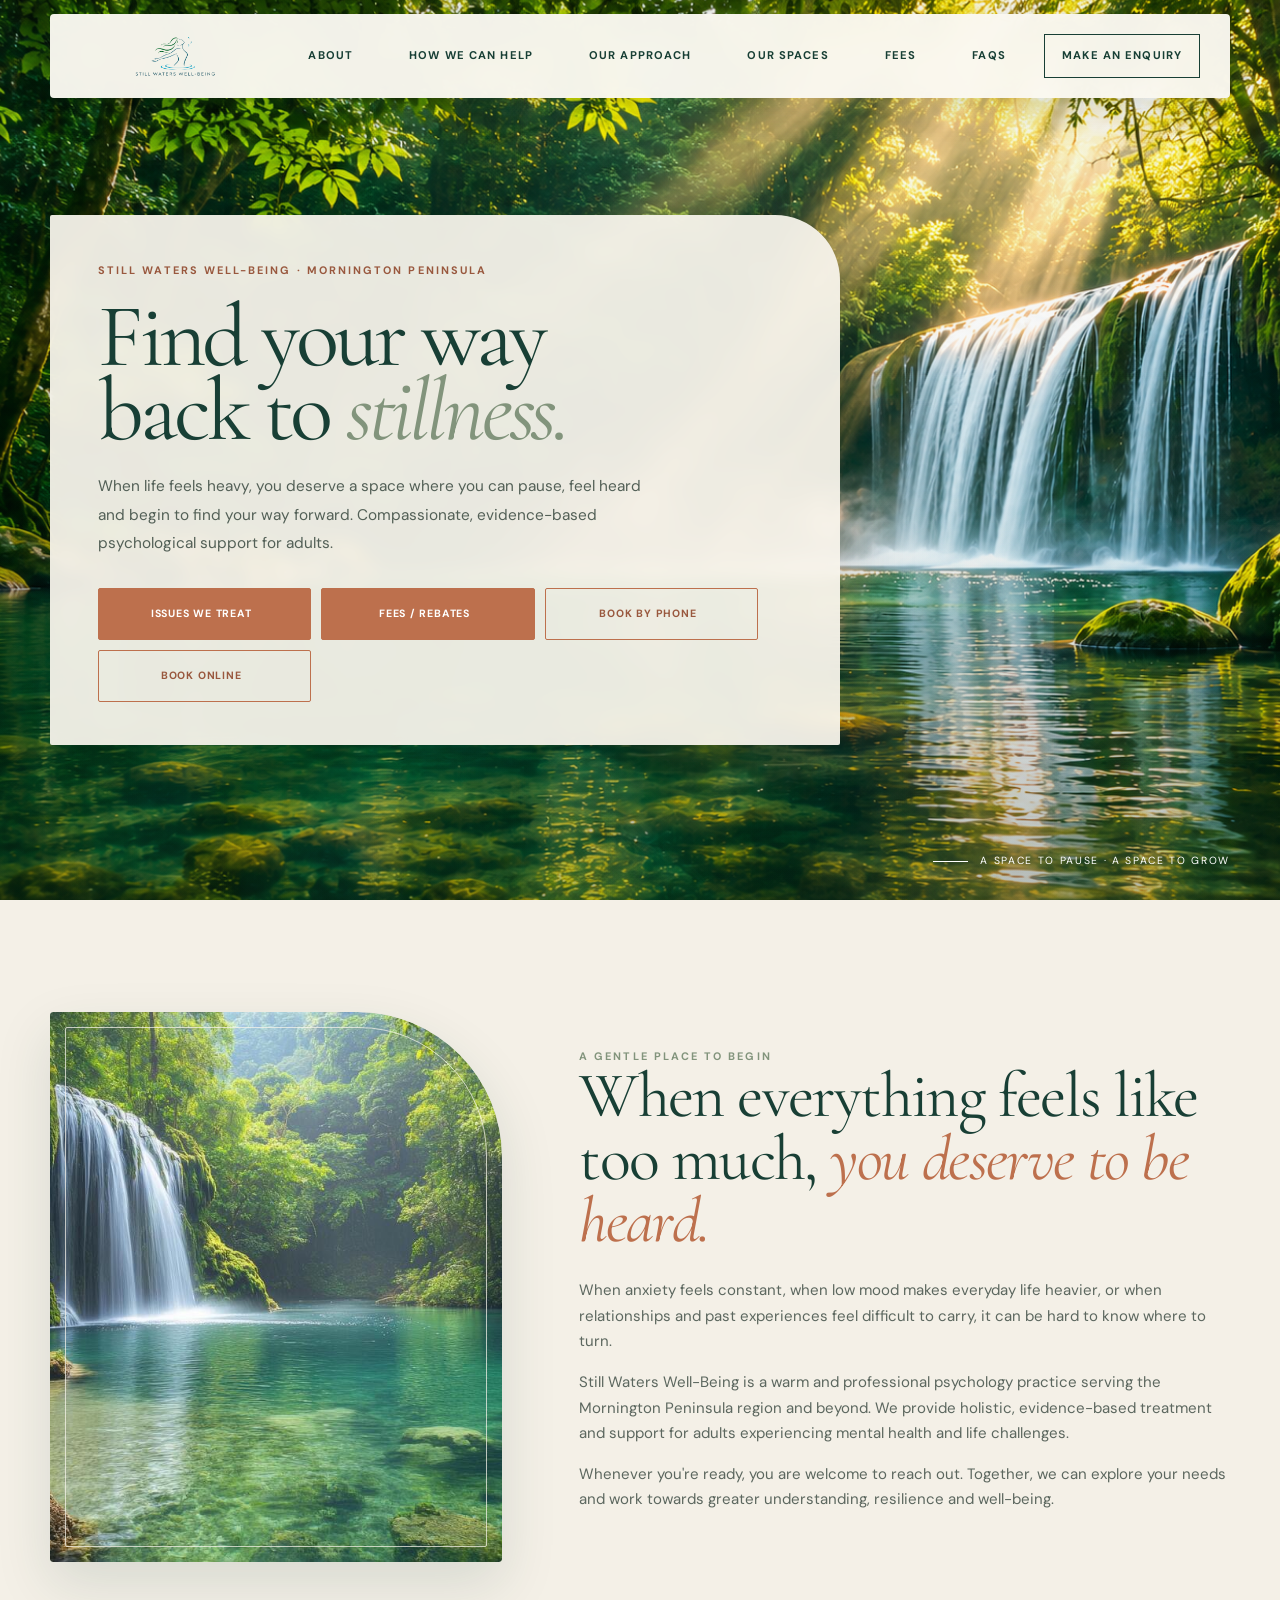
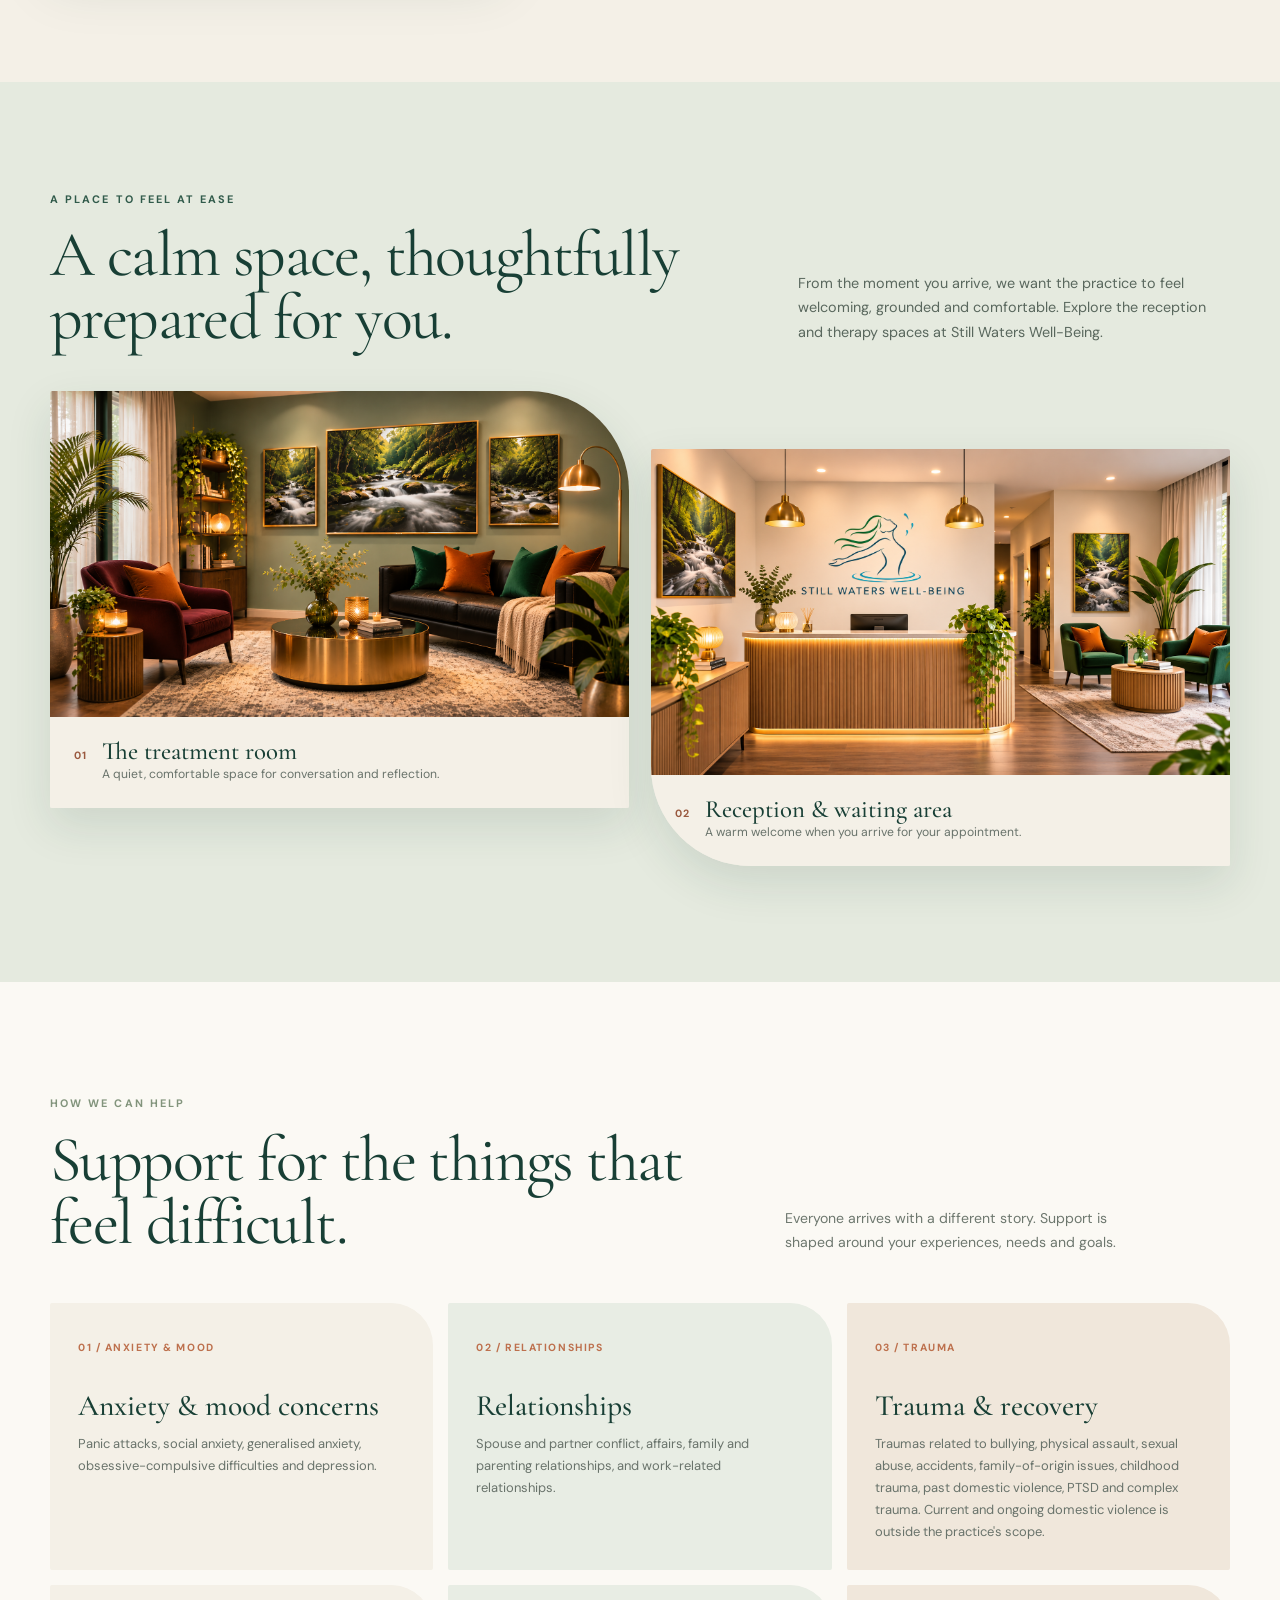
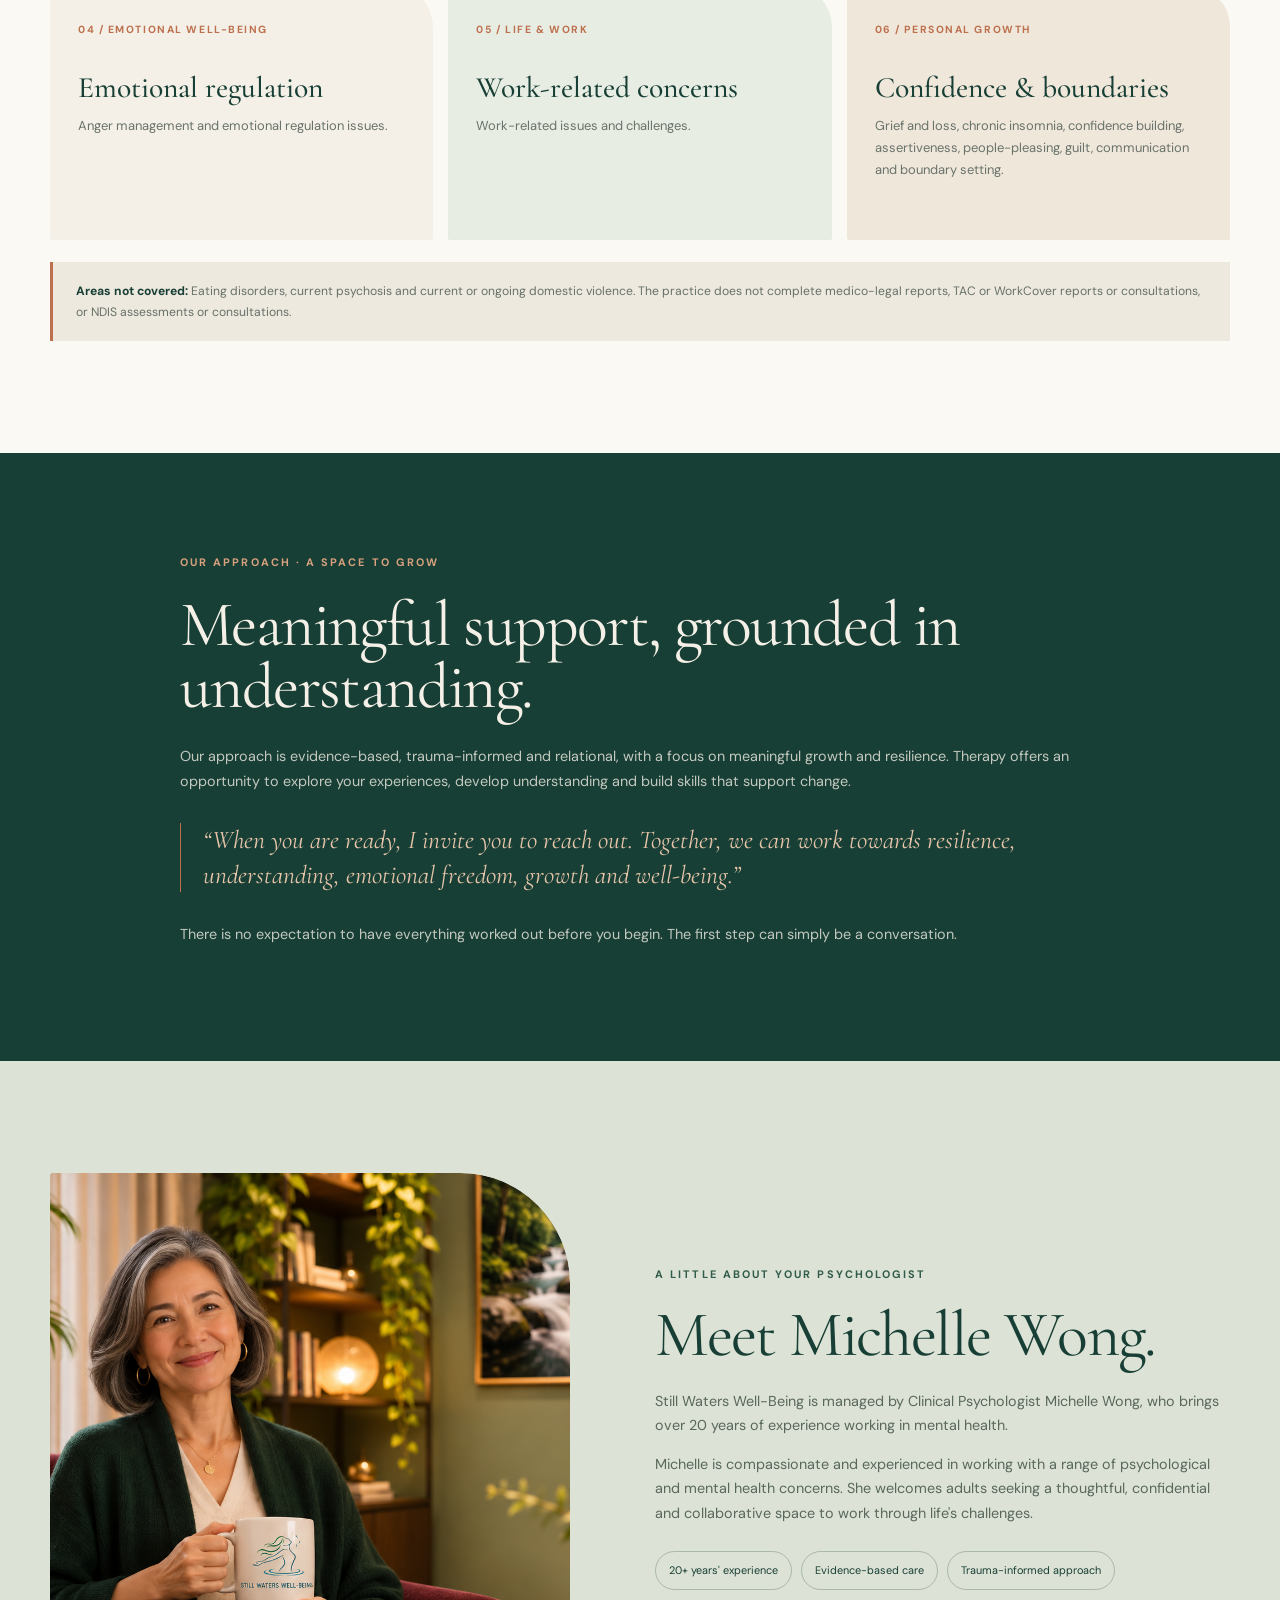
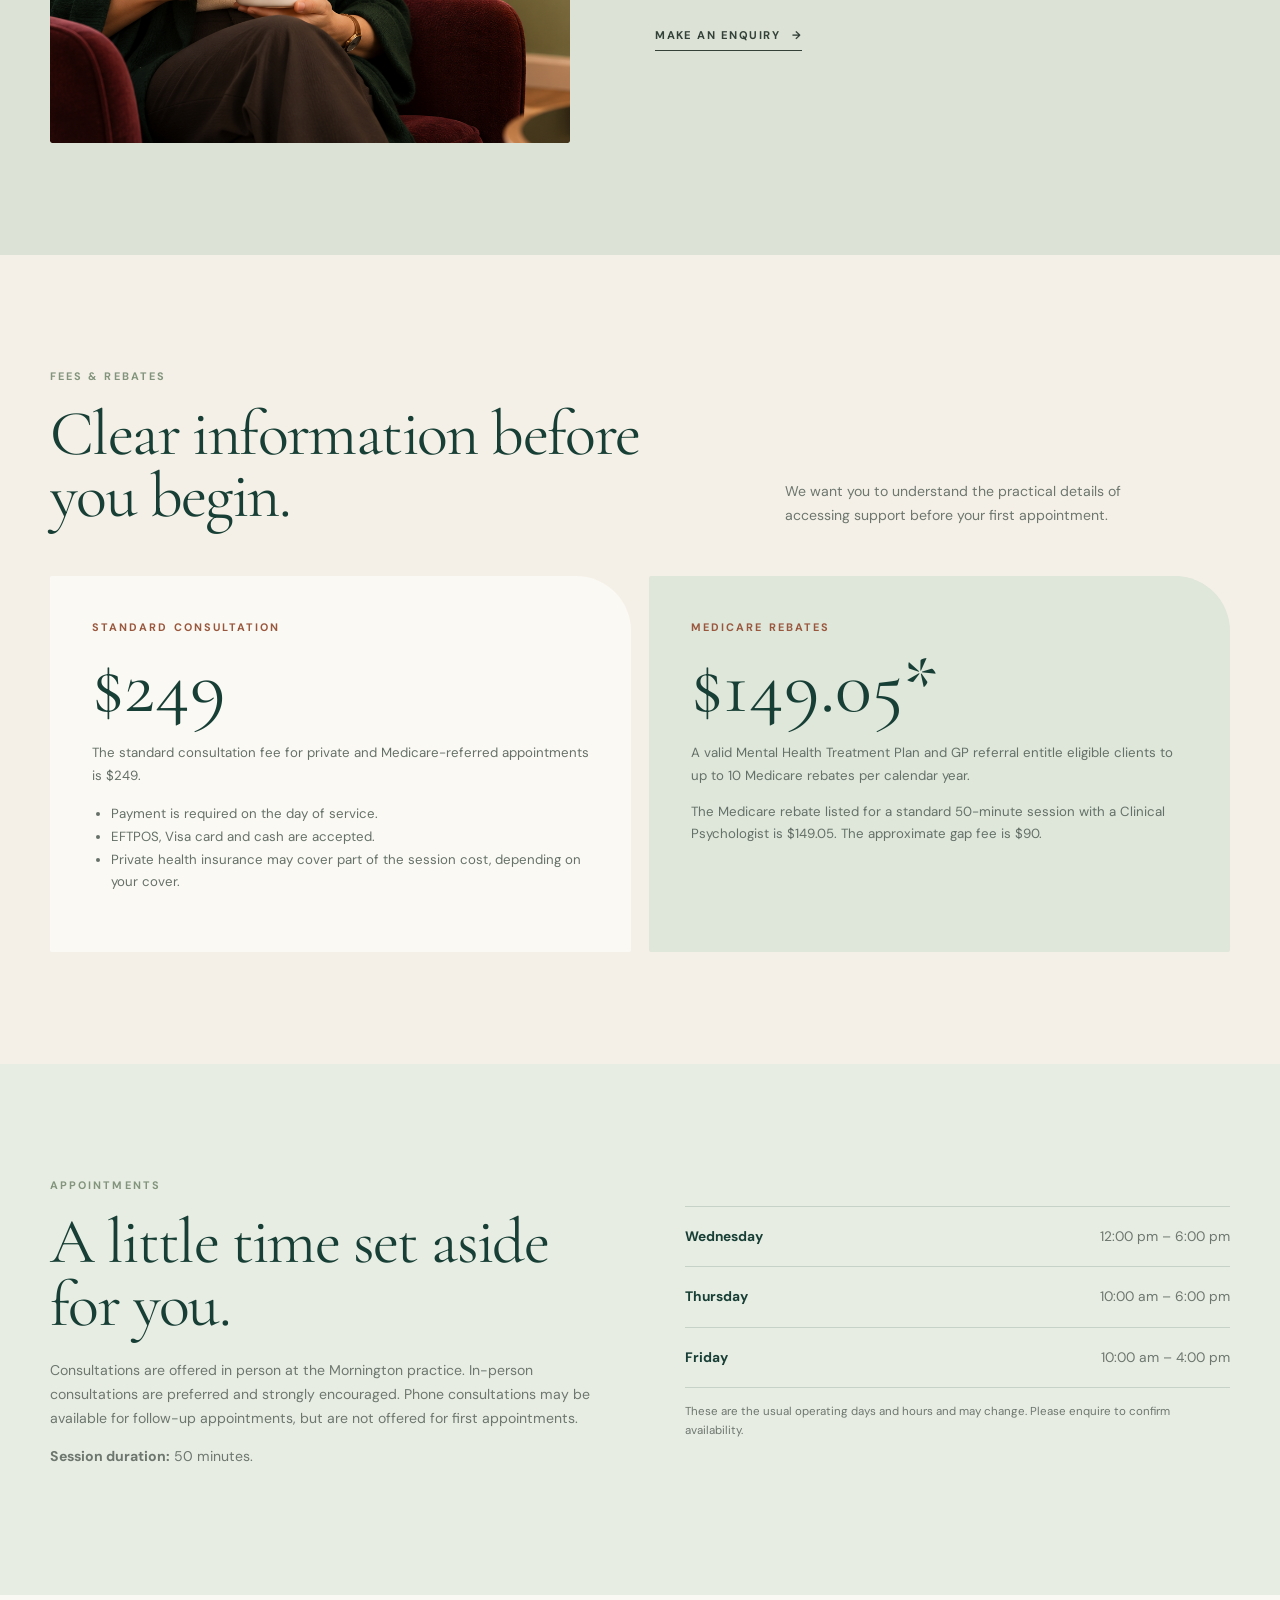
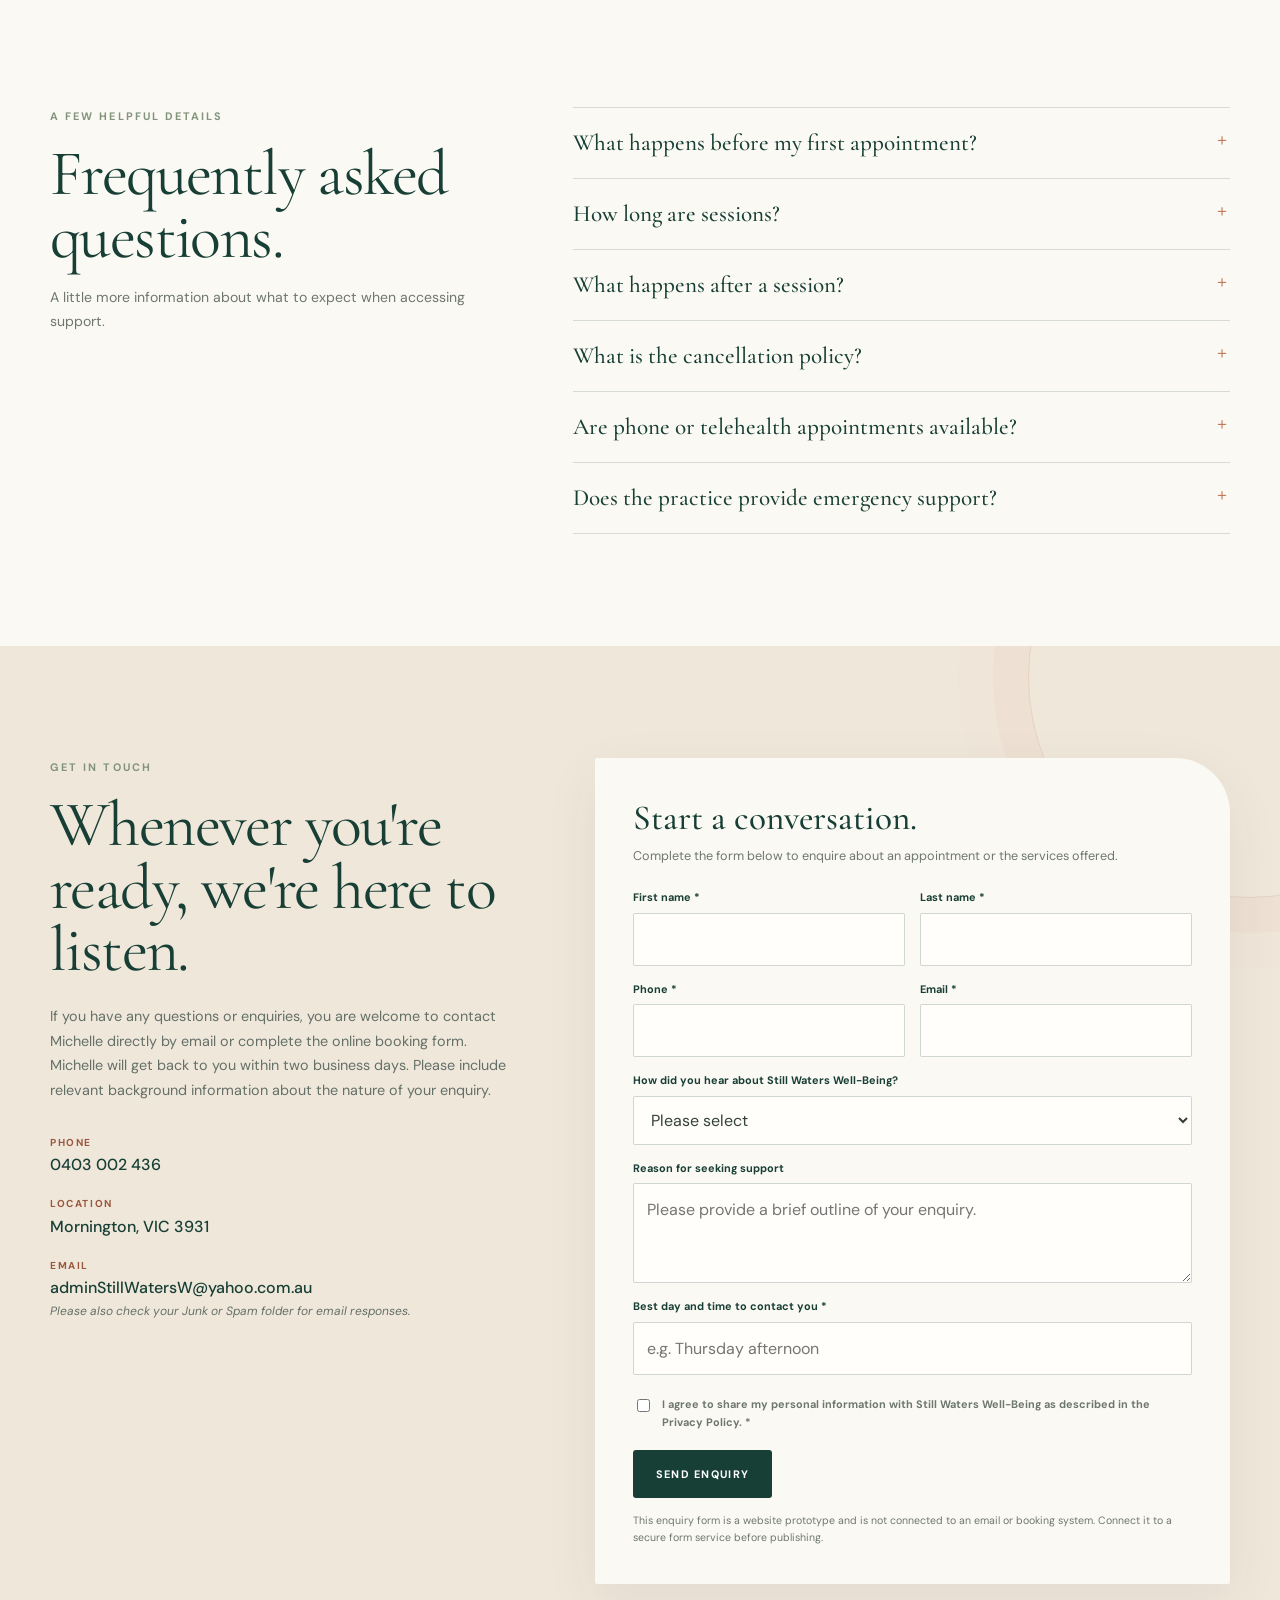
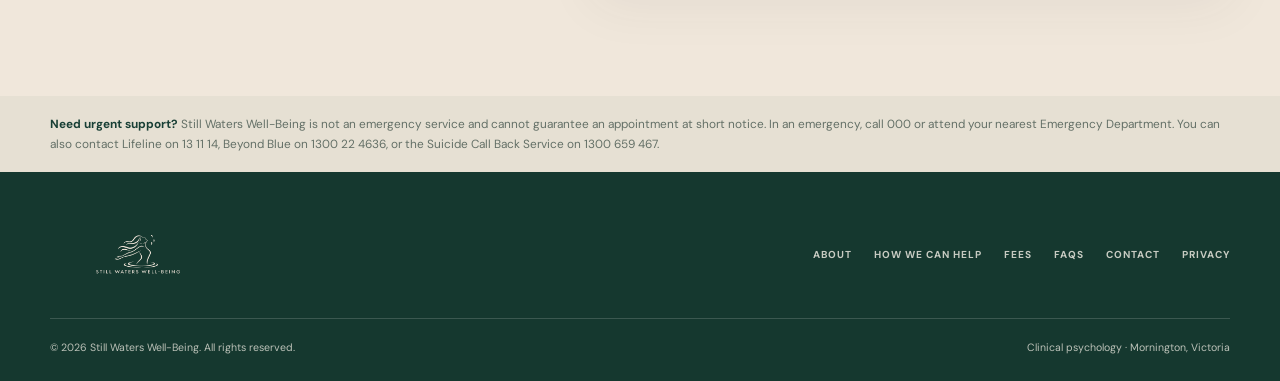
==== index.html @ ccbad181 "Remove arrows from enquiry links and buttons" ====
<!DOCTYPE html>
<html lang="en">
<head>
  <meta charset="UTF-8">
  <meta name="viewport" content="width=device-width, initial-scale=1">
  <meta name="theme-color" content="#f4f0e7">
  <meta name="description" content="Still Waters Well-Being offers compassionate, confidential, evidence-based psychological support in Mornington and the Mornington Peninsula.">
  <title>Still Waters Well-Being | Find your way back to stillness</title>
  <link rel="preconnect" href="https://fonts.googleapis.com">
  <link rel="preconnect" href="https://fonts.gstatic.com" crossorigin>
  <link href="https://fonts.googleapis.com/css2?family=Cormorant+Garamond:ital,wght@0,400;0,500;0,600;1,400;1,500&family=DM+Sans:wght@400;500;600;700&display=swap" rel="stylesheet">
  <link rel="stylesheet" href="styles.css">
</head>
<body>
<header class="hero" id="home">
  <nav class="site-nav" aria-label="Main navigation">
    <div class="wrap nav-inner">
      <a class="brand" href="#home" aria-label="Still Waters Well-Being home"><img src="assets/still-waters-logo.png" alt="Still Waters Well-Being"></a>
      <div class="nav-links" id="navLinks">
        <a href="#about">About</a><a href="#support">How we can help</a><a href="#approach">Our approach</a><a href="#practice-spaces">Our spaces</a><a href="#fees">Fees</a><a href="#faqs">FAQs</a>
      </div>
      <a class="nav-cta" href="#contact">Make an enquiry </a>
      <button class="menu-toggle" id="menuToggle" aria-label="Open navigation" aria-expanded="false">Menu</button>
    </div>
  </nav>
  <div class="wrap hero-content">
    <div class="hero-card">
      <div class="eyebrow">Still Waters Well-Being · Mornington Peninsula</div>
      <h1>Find your way<br>back to <em>stillness.</em></h1>
      <p class="hero-intro">When life feels heavy, you deserve a space where you can pause, feel heard and begin to find your way forward. Compassionate, evidence-based psychological support for adults.</p>
      <div class="hero-quick-actions" aria-label="Quick links">
        <a class="hero-quick-button" href="#support">Issues We Treat <span aria-hidden="true"></span></a>
        <a class="hero-quick-button" href="#fees">Fees / Rebates <span aria-hidden="true"></span></a>
        <a class="hero-quick-button hero-quick-button-secondary" href="tel:0403002436">Book by Phone <span aria-hidden="true"></span></a>
        <a class="hero-quick-button hero-quick-button-secondary" href="#contact">Book Online <span aria-hidden="true"></span></a>
      </div>
    </div>
  </div>
  <div class="hero-note">A space to pause · A space to grow</div>
</header>

<main>
  <section class="intro">
    <div class="wrap intro-grid">
      <div class="intro-image reveal"><img src="assets/oasis-waterfall.jpg" alt="A peaceful tropical waterfall flowing into a clear turquoise lagoon surrounded by lush green forest" loading="lazy"></div>
      <div class="intro-content reveal">
        <div class="eyebrow">A gentle place to begin</div>
        <h2>When everything feels like too much, <em>you deserve to be heard.</em></h2>
        <div class="intro-copy">
          <p>When anxiety feels constant, when low mood makes everyday life heavier, or when relationships and past experiences feel difficult to carry, it can be hard to know where to turn.</p>
          <p>Still Waters Well-Being is a warm and professional psychology practice serving the Mornington Peninsula region and beyond. We provide holistic, evidence-based treatment and support for adults experiencing mental health and life challenges.</p>
          <p>Whenever you're ready, you are welcome to reach out. Together, we can explore your needs and work towards greater understanding, resilience and well-being.</p>
        </div>
      </div>
    </div>
  </section>

  <section class="practice-spaces" id="practice-spaces" aria-labelledby="practice-spaces-title">
    <div class="wrap">
      <div class="practice-spaces-heading reveal">
        <div><div class="eyebrow">A place to feel at ease</div><h2 id="practice-spaces-title">A calm space, thoughtfully prepared for you.</h2></div>
        <p>From the moment you arrive, we want the practice to feel welcoming, grounded and comfortable. Explore the reception and therapy spaces at Still Waters Well-Being.</p>
      </div>
      <div class="practice-gallery">
        <figure class="practice-photo practice-photo-treatment reveal">
          <img src="assets/practice-treatment-room.png" alt="Still Waters Well-Being treatment room with comfortable seating, emerald-green and burnt-orange cushions, warm lighting and nature artwork" loading="lazy" width="1672" height="941">
          <figcaption><span>01</span><strong>The treatment room</strong><small>A quiet, comfortable space for conversation and reflection.</small></figcaption>
        </figure>
        <figure class="practice-photo practice-photo-reception reveal">
          <img src="assets/practice-reception.png" alt="Still Waters Well-Being reception area with timber reception desk, practice logo, warm lighting and a welcoming waiting area" loading="lazy" width="1672" height="941">
          <figcaption><span>02</span><strong>Reception &amp; waiting area</strong><small>A warm welcome when you arrive for your appointment.</small></figcaption>
        </figure>
      </div>
    </div>
  </section>

  <section class="section support" id="support">
    <div class="wrap">
      <div class="section-top reveal"><div><div class="eyebrow">How we can help</div><h2>Support for the things that feel difficult.</h2></div><p>Everyone arrives with a different story. Support is shaped around your experiences, needs and goals.</p></div>
      <div class="support-grid">
        <article class="support-card reveal"><span class="number">01 / ANXIETY &amp; MOOD</span><h3>Anxiety &amp; mood concerns</h3><p>Panic attacks, social anxiety, generalised anxiety, obsessive-compulsive difficulties and depression.</p></article>
        <article class="support-card reveal"><span class="number">02 / RELATIONSHIPS</span><h3>Relationships</h3><p>Spouse and partner conflict, affairs, family and parenting relationships, and work-related relationships.</p></article>
        <article class="support-card reveal"><span class="number">03 / TRAUMA</span><h3>Trauma &amp; recovery</h3><p>Traumas related to bullying, physical assault, sexual abuse, accidents, family-of-origin issues, childhood trauma, past domestic violence, PTSD and complex trauma. Current and ongoing domestic violence is outside the practice's scope.</p></article>
        <article class="support-card reveal"><span class="number">04 / EMOTIONAL WELL-BEING</span><h3>Emotional regulation</h3><p>Anger management and emotional regulation issues.</p></article>
        <article class="support-card reveal"><span class="number">05 / LIFE &amp; WORK</span><h3>Work-related concerns</h3><p>Work-related issues and challenges.</p></article>
        <article class="support-card reveal"><span class="number">06 / PERSONAL GROWTH</span><h3>Confidence &amp; boundaries</h3><p>Grief and loss, chronic insomnia, confidence building, assertiveness, people-pleasing, guilt, communication and boundary setting.</p></article>
      </div>
      <div class="support-note reveal"><strong>Areas not covered:</strong> Eating disorders, current psychosis and current or ongoing domestic violence. The practice does not complete medico-legal reports, TAC or WorkCover reports or consultations, or NDIS assessments or consultations.</div>
    </div>
  </section>

  <section class="approach" id="approach">
  <div class="approach-grid">

    <div class="approach-copy reveal">
      <div class="eyebrow">Our approach · A space to grow</div>

      <h2>
        Meaningful support,
        grounded in understanding.
      </h2>

      <p>
        Our approach is evidence-based, trauma-informed and relational,
        with a focus on meaningful growth and resilience. Therapy offers
        an opportunity to explore your experiences, develop understanding
        and build skills that support change.
      </p>

      <div class="quote">
        “When you are ready, I invite you to reach out.
        Together, we can work towards resilience, understanding,
        emotional freedom, growth and well-being.”
      </div>

      <p>
        There is no expectation to have everything worked out before
        you begin. The first step can simply be a conversation.
      </p>

    </div>
  </div>
</section>

  <section class="section about" id="about">
    <div class="wrap about-grid">
      <div class="about-image reveal"><img src="assets/michelle-wong-placeholder.png" alt="Michelle Wong, Clinical Psychologist" loading="lazy"></div>
      <div class="about-copy reveal">
        <div class="eyebrow">A little about your psychologist</div><h2>Meet Michelle Wong.</h2>
        <p>Still Waters Well-Being is managed by Clinical Psychologist Michelle Wong, who brings over 20 years of experience working in mental health.</p>
        <p>Michelle is compassionate and experienced in working with a range of psychological and mental health concerns. She welcomes adults seeking a thoughtful, confidential and collaborative space to work through life's challenges.</p>
        <div class="facts"><span class="fact">20+ years' experience</span><span class="fact">Evidence-based care</span><span class="fact">Trauma-informed approach</span></div>
        <a class="underlink" href="#contact">Make an enquiry <span>→</span></a>
      </div>
    </div>
  </section>

  <section class="section fees" id="fees">
    <div class="wrap">
      <div class="section-top reveal"><div><div class="eyebrow">Fees &amp; rebates</div><h2>Clear information before you begin.</h2></div><p>We want you to understand the practical details of accessing support before your first appointment.</p></div>
      <div class="fees-grid">
        <div class="fee-panel reveal"><div class="eyebrow">Standard consultation</div><div class="fee-price">$249</div><p>The standard consultation fee for private and Medicare-referred appointments is $249.</p><ul><li>Payment is required on the day of service.</li><li>EFTPOS, Visa card and cash are accepted.</li><li>Private health insurance may cover part of the session cost, depending on your cover.</li></ul></div>
        <div class="fee-panel dark reveal"><div class="eyebrow">Medicare rebates</div><div class="fee-price">$149.05*</div><p>A valid Mental Health Treatment Plan and GP referral entitle eligible clients to up to 10 Medicare rebates per calendar year.</p><p>The Medicare rebate listed for a standard 50-minute session with a Clinical Psychologist is $149.05. The approximate gap fee is $90.</p></div>
      </div>
    </div>
  </section>

  <section class="section availability">
    <div class="wrap availability-grid">
      <div class="reveal"><div class="eyebrow">Appointments</div><h2>A little time set aside for you.</h2><p>Consultations are offered in person at the Mornington practice. In-person consultations are preferred and strongly encouraged. Phone consultations may be available for follow-up appointments, but are not offered for first appointments.</p><p><strong>Session duration:</strong> 50 minutes.</p></div>
      <div class="reveal"><div class="hours">
        <div class="hour-row"><strong>Wednesday</strong><span>12:00 pm – 6:00 pm</span></div>
        <div class="hour-row"><strong>Thursday</strong><span>10:00 am – 6:00 pm</span></div>
        <div class="hour-row"><strong>Friday</strong><span>10:00 am – 4:00 pm</span></div>
      </div><p class="hours-note">These are the usual operating days and hours and may change. Please enquire to confirm availability.</p></div>
    </div>
  </section>

  <section class="section faq" id="faqs">
    <div class="wrap faq-grid">
      <div class="faq-intro reveal"><div class="eyebrow">A few helpful details</div><h2>Frequently asked questions.</h2><p>A little more information about what to expect when accessing support.</p></div>
      <div class="faq-list reveal">
        <details><summary>What happens before my first appointment?</summary><p>Before services commence, you will be asked to complete an online intake form. This form collects personal information such as your contact details and relevant background information. It also outlines the practice's service policies for your review and consent.</p></details>
        <details><summary>How long are sessions?</summary><p>Sessions are 50 minutes, allowing time for therapeutic exploration and guidance tailored to your needs.</p></details>
        <details><summary>What happens after a session?</summary><p>Following your session, your clinician allocates an additional 10–30 minutes to administrative responsibilities, including completing detailed session notes. For clients with a GP Mental Health Treatment Plan and GP referral, periodic updates to the referring GP may also be completed to support continuity of care.</p></details>
        <details><summary>What is the cancellation policy?</summary><p>Please provide at least two business days' notice (Monday to Friday) for appointment changes or cancellations. Late cancellations or non-attendance incur 100% of the scheduled fee. To make changes or cancel an appointment, please email adminStillWatersW@yahoo.com.au or leave an SMS message on 0403 002 436.</p></details>
        <details><summary>Are phone or telehealth appointments available?</summary><p>Phone consultations may be available for follow-up appointments, but are not offered for first appointments. In-person consultations at the Mornington practice are preferred and strongly encouraged.</p></details>
        <details><summary>Does the practice provide emergency support?</summary><p>No. Still Waters Well-Being is not an emergency service and cannot guarantee an appointment at short notice. If you need immediate help, contact emergency services or attend your nearest hospital emergency department. Support contacts are listed below.</p></details>
      </div>
    </div>
  </section>

  <section class="section contact" id="contact">
    <div class="wrap contact-grid">
      <div class="contact-copy reveal"><div class="eyebrow">Get in touch</div><h2>Whenever you're ready, we're here to listen.</h2><p>If you have any questions or enquiries, you are welcome to contact Michelle directly by email or complete the online booking form. Michelle will get back to you within two business days. Please include relevant background information about the nature of your enquiry.</p>
        <div class="contact-details">
          <div class="contact-detail"><span>Phone</span><strong><a href="tel:0403002436">0403 002 436</a></strong></div>
          <div class="contact-detail"><span>Location</span><strong>Mornington, VIC 3931</strong></div>
          <div class="contact-detail"><span>Email</span><strong><a href="mailto:adminStillWatersW@yahoo.com.au">adminStillWatersW@yahoo.com.au</a></strong></div>
        </div>
        <p class="spam-note">Please also check your Junk or Spam folder for email responses.</p>
      </div>
      <form class="contact-form reveal" id="enquiryForm">
        <h3>Start a conversation.</h3><p>Complete the form below to enquire about an appointment or the services offered.</p>
        <div class="form-grid">
          <div class="field"><label for="firstName">First name *</label><input id="firstName" name="firstName" required autocomplete="given-name"></div>
          <div class="field"><label for="lastName">Last name *</label><input id="lastName" name="lastName" required autocomplete="family-name"></div>
          <div class="field"><label for="phone">Phone *</label><input id="phone" name="phone" type="tel" required autocomplete="tel"></div>
          <div class="field"><label for="email">Email *</label><input id="email" name="email" type="email" required autocomplete="email"></div>
          <div class="field full"><label for="source">How did you hear about Still Waters Well-Being?</label><select id="source" name="source"><option value="">Please select</option><option>GP / Medical professional</option><option>Friend / Word of mouth</option><option>Walked past</option><option>Google / Online</option></select></div>
          <div class="field full"><label for="reason">Reason for seeking support</label><textarea id="reason" name="reason" placeholder="Please provide a brief outline of your enquiry."></textarea></div>
          <div class="field full"><label for="contactTime">Best day and time to contact you *</label><input id="contactTime" name="contactTime" required placeholder="e.g. Thursday afternoon"></div>
        </div>
        <label class="consent"><input type="checkbox" required><span>I agree to share my personal information with Still Waters Well-Being as described in the Privacy Policy. *</span></label>
        <button class="btn btn-forest" type="submit">Send enquiry </button>
        <p class="form-disclaimer">This enquiry form is a website prototype and is not connected to an email or booking system. Connect it to a secure form service before publishing.</p>
      </form>
    </div>
  </section>
</main>

<aside class="emergency"><div class="wrap"><strong>Need urgent support?</strong> Still Waters Well-Being is not an emergency service and cannot guarantee an appointment at short notice. In an emergency, call 000 or attend your nearest Emergency Department. You can also contact Lifeline on 13 11 14, Beyond Blue on 1300 22 4636, or the Suicide Call Back Service on 1300 659 467.</div></aside>
<footer class="footer"><div class="wrap">
  <div class="footer-top"><a class="brand" href="#home"><img src="assets/still-waters-logo-beige.png" alt="Still Waters Well-Being"></a><div class="footer-links"><a href="#about">About</a><a href="#support">How we can help</a><a href="#fees">Fees</a><a href="#faqs">FAQs</a><a href="#contact">Contact</a><a href="#">Privacy</a></div></div>
  <div class="footer-bottom"><span>© <span id="year"></span> Still Waters Well-Being. All rights reserved.</span><span>Clinical psychology · Mornington, Victoria</span></div>
</div></footer>

<script>
  const toggle = document.getElementById('menuToggle');
  const links = document.getElementById('navLinks');
  toggle.addEventListener('click', () => {
    const open = links.classList.toggle('open');
    toggle.setAttribute('aria-expanded', String(open));
    toggle.textContent = open ? 'Close' : 'Menu';
  });
  links.querySelectorAll('a').forEach(link => link.addEventListener('click', () => {
    links.classList.remove('open');
    toggle.setAttribute('aria-expanded', 'false');
    toggle.textContent = 'Menu';
  }));
  document.getElementById('year').textContent = new Date().getFullYear();
  if ('IntersectionObserver' in window) {
    const observer = new IntersectionObserver(entries => entries.forEach(entry => {
      if (entry.isIntersecting) { entry.target.classList.add('visible'); observer.unobserve(entry.target); }
    }), { threshold: .12 });
    document.querySelectorAll('.reveal').forEach(el => observer.observe(el));
  } else {
    document.querySelectorAll('.reveal').forEach(el => el.classList.add('visible'));
  }
  document.getElementById('enquiryForm').addEventListener('submit', event => {
    event.preventDefault();
    alert('Thank you for your enquiry. This demonstration form is not connected yet. Please contact the practice by phone or email.');
  });
</script>
</body>
</html>
---- styles.css ----
:root {
  --forest:#183f35; --forest-2:#315b4b; --sage:#82947c; --sage-light:#dce2d5;
  --cream:#f4f0e7; --paper:#fbf9f4; --sand:#e8dfce; --terra:#bd704d;
  --terra-dark:#99583e; --ink:#344139; --muted:#6d776e; --line:rgba(24,63,53,.16);
  --serif:"Cormorant Garamond",Georgia,serif; --sans:"DM Sans",Arial,sans-serif;
  --max:1180px;
}
*{box-sizing:border-box}
html{scroll-behavior:smooth;scroll-padding-top:120px}
body{margin:0;background:var(--paper);color:var(--ink);font-family:var(--sans);line-height:1.7}
a{color:inherit;text-decoration:none}
button,input,select,textarea{font:inherit}
img{max-width:100%;display:block}
.wrap{width:min(var(--max),calc(100% - 56px));margin:auto}
.eyebrow{font-size:.68rem;letter-spacing:.19em;text-transform:uppercase;font-weight:700;color:var(--sage)}
h1,h2,h3,p{margin-top:0}
h2{font:400 clamp(2.8rem,5vw,4.9rem)/.98 var(--serif);letter-spacing:-.025em;color:var(--forest)}
.btn{display:inline-flex;align-items:center;gap:13px;background:var(--terra);color:white;padding:15px 23px;border:0;border-radius:3px;font-size:.68rem;letter-spacing:.12em;text-transform:uppercase;font-weight:700;cursor:pointer;transition:.25s}
.btn:hover{background:var(--terra-dark);transform:translateY(-2px)}
.btn-forest{background:var(--forest)}.btn-forest:hover{background:var(--forest-2)}
.underlink{display:inline-flex;align-items:center;gap:12px;border-bottom:1px solid currentColor;padding-bottom:5px;font-size:.7rem;letter-spacing:.13em;text-transform:uppercase;font-weight:700}
.site-nav{position:fixed;z-index:1000;top:14px;left:0;right:0}
.nav-inner{min-height:82px;padding:8px 30px;background:rgba(250,248,241,.97);backdrop-filter:blur(12px);display:flex;align-items:center;gap:clamp(22px,3vw,48px);box-shadow:0 10px 38px rgba(10,35,27,.12);border-radius:4px}
.site-nav .brand{display:flex;align-items:center;flex:0 0 190px}
.brand img{width:190px;height:auto;max-height:68px;object-fit:contain}
.nav-links{flex:1 1 auto;min-width:0;display:flex;align-items:center;justify-content:space-between;gap:clamp(18px,2.5vw,42px)}
.nav-links a,.footer-links a{font-size:.7rem;letter-spacing:.1em;text-transform:uppercase;color:var(--forest);font-weight:700;white-space:nowrap}
.nav-links a:hover,.footer-links a:hover{color:var(--terra)}
.nav-cta{flex:0 0 auto;border:1px solid var(--forest);padding:11px 17px;font-size:.7rem;letter-spacing:.1em;text-transform:uppercase;color:var(--forest);font-weight:700;white-space:nowrap}
.nav-cta:hover{background:var(--forest);color:white}
.menu-toggle{display:none;background:none;border:1px solid var(--line);padding:9px 12px;color:var(--forest);cursor:pointer}
.hero{min-height:min(900px,100svh);position:relative;display:flex;align-items:center;overflow:hidden;background:#294b3e}
.hero:before{content:"";position:absolute;inset:0;background:url("assets/forest-waterfall-hero.jpg") center 48%/cover no-repeat;transform:scale(1.02)}
.hero:after{content:"";position:absolute;inset:0;background:linear-gradient(90deg,rgba(13,42,32,.13),rgba(13,42,32,.03) 60%),linear-gradient(0deg,rgba(10,33,25,.28),transparent 45%)}
.hero-content{position:relative;z-index:1;padding-top:125px;padding-bottom:65px}
.hero-card{max-width:790px;padding:46px 48px 43px;background:rgba(248,245,236,.94);backdrop-filter:blur(8px);border-radius:2px 65px 2px 2px;box-shadow:0 25px 80px rgba(7,25,18,.15)}
.hero-card .eyebrow{color:var(--terra-dark);margin-bottom:20px}
.hero h1{font:400 clamp(4rem,7vw,7rem)/.83 var(--serif);letter-spacing:-.045em;color:var(--forest);margin:0 0 24px}
.hero h1 em{color:var(--sage);font-weight:400}
.hero-intro{max-width:550px;color:#536057;font-size:.96rem;line-height:1.85;margin-bottom:28px}
.hero-note{position:absolute;z-index:2;right:max(28px,calc((100vw - var(--max))/2));bottom:30px;color:#fff;font-size:.65rem;letter-spacing:.16em;text-transform:uppercase;text-shadow:0 1px 8px #173d32}
.hero-note:before{content:"";display:inline-block;width:35px;height:1px;background:#fff;vertical-align:middle;margin-right:12px}
.hero-quick-actions{display:grid;grid-template-columns:repeat(3,minmax(0,1fr));gap:10px;width:100%;max-width:660px;margin-top:30px}
.hero-quick-button{min-width:0;min-height:52px;display:inline-flex;align-items:center;justify-content:center;gap:7px;padding:12px 10px;background:var(--terra);color:#fff;border:1px solid var(--terra);border-radius:2px;font:700 .66rem/1.35 var(--sans);letter-spacing:.075em;text-align:center;text-transform:uppercase;transition:background .2s,border-color .2s,transform .2s,box-shadow .2s}
.hero-quick-button:hover,.hero-quick-button:focus-visible{background:var(--terra-dark);border-color:var(--terra-dark);color:#fff;transform:translateY(-2px);box-shadow:0 7px 18px rgba(82,43,27,.16)}
.hero-quick-button span{flex:0 0 auto;font-size:.9rem}
.hero-quick-button-secondary{background:transparent;color:var(--terra-dark)}
.hero-quick-button-secondary:hover,.hero-quick-button-secondary:focus-visible{color:#fff}
.intro{background:var(--cream);padding:112px 0 120px}
.intro-grid{display:grid;grid-template-columns:minmax(300px,.82fr) minmax(0,1.18fr);gap:clamp(42px,6vw,88px);align-items:center}
.intro-grid>*{min-width:0}
.intro-image{position:relative;width:100%;height:clamp(470px,43vw,590px);overflow:hidden;isolation:isolate;background:#dce2d5;border-radius:3px 145px 3px 3px;box-shadow:0 22px 55px rgba(24,63,53,.13)}
.intro-image img{width:100%;height:100%;object-fit:cover;object-position:48% center;border-radius:inherit;transition:transform .8s}
.intro-image:hover img{transform:scale(1.035)}
.intro-image:after{content:"";position:absolute;z-index:1;inset:15px;border:1px solid rgba(248,245,236,.72);border-radius:2px 128px 2px 2px;pointer-events:none}
.intro h2{max-width:760px;margin-bottom:25px;overflow-wrap:break-word}
.intro h2 em{color:var(--terra);font-weight:400}
.intro-copy{max-width:680px;color:#5c675f;font-size:.94rem}
.intro-copy p{margin-bottom:15px}
.practice-spaces{padding:108px 0 116px;background:#e5eadf;color:var(--forest)}
.practice-spaces-heading{display:grid;grid-template-columns:1.1fr .7fr;gap:70px;align-items:end;margin-bottom:42px}
.practice-spaces-heading .eyebrow{color:var(--forest-2);margin-bottom:15px}
.practice-spaces-heading h2{max-width:700px;margin:0}
.practice-spaces-heading>p{max-width:430px;margin:0 0 5px;color:#59675d;font-size:.9rem}
.practice-gallery{display:grid;grid-template-columns:1fr 1fr;gap:22px;align-items:start}
.practice-photo{position:relative;min-width:0;margin:0;overflow:hidden;background:var(--cream);box-shadow:0 18px 45px rgba(24,63,53,.12)}
.practice-photo-treatment{border-radius:2px 100px 2px 2px}
.practice-photo-reception{border-radius:2px 2px 2px 100px;margin-top:58px}
.practice-photo img{width:100%;height:auto;aspect-ratio:1672/941;object-fit:cover;transition:transform .7s}
.practice-photo:hover img{transform:scale(1.025)}
.practice-photo figcaption{display:grid;grid-template-columns:auto 1fr;column-gap:14px;align-items:baseline;padding:21px 24px 24px;background:var(--cream)}
.practice-photo figcaption>span{grid-row:span 2;color:var(--terra-dark);font-size:.66rem;font-weight:700;letter-spacing:.12em}
.practice-photo figcaption strong{color:var(--forest);font:500 1.55rem/1.1 var(--serif)}
.practice-photo figcaption small{color:#69736b;font:.76rem/1.5 var(--sans)}
.section{padding:112px 0}
.section-top{display:grid;grid-template-columns:1fr .65fr;gap:50px;align-items:end;margin-bottom:48px}
.section-top .eyebrow{margin-bottom:17px}
.section-top h2{max-width:680px;margin:0}
.section-top p{color:var(--muted);font-size:.88rem;max-width:350px;margin:0}
.support{background:var(--paper)}
.support-grid{display:grid;grid-template-columns:repeat(3,1fr);gap:15px}
.support-card{position:relative;min-height:255px;padding:29px 28px 27px;background:var(--cream);border-radius:2px 42px 2px 2px;transition:transform .25s,background .25s}
.support-card:nth-child(2),.support-card:nth-child(5){background:#e8ede4}
.support-card:nth-child(3),.support-card:nth-child(6){background:#f0e7db}
.support-card:hover{transform:translateY(-5px);background:#e1e8dc}
.support-card .number{font-size:.65rem;letter-spacing:.15em;color:var(--terra);font-weight:700}
.support-card h3{font:500 1.85rem/1.05 var(--serif);color:var(--forest);margin:31px 0 12px}
.support-card p{font-size:.81rem;color:#69736b;margin:0}
.support-note{margin-top:22px;padding:19px 23px;background:#eee9df;border-left:3px solid var(--terra);font-size:.76rem;color:#667168}
.support-note strong{color:var(--forest)}
.approach{background:var(--forest);color:var(--cream);padding:0;overflow:hidden}
.approach-grid{display:grid;grid-template-columns:1fr 1fr;min-height:650px}
.approach-image{min-height:600px;background:url("assets/oasis-waterfall.jpg") center/cover no-repeat;border-radius:0 0 150px 0;position:relative}
.approach-image:after{content:"";position:absolute;inset:20px 20px 20px 0;border:1px solid rgba(255,255,255,.45);border-radius:0 0 130px 0}
.approach-copy{padding:95px clamp(40px,7vw,105px);align-self:center}
.approach-copy .eyebrow{color:#d8a17e;margin-bottom:22px}
.approach-copy h2{color:var(--cream);margin-bottom:25px}
.approach-copy p{color:rgba(244,240,231,.78);font-size:.9rem}
.quote{font:italic 1.6rem/1.35 var(--serif);color:#e5c4a9;border-left:1px solid var(--terra);padding-left:22px;margin:30px 0}
.about{background:var(--sage-light)}
.about-grid{display:grid;grid-template-columns:.95fr 1.05fr;gap:85px;align-items:center}
.about-image{min-height:570px;border-radius:2px 110px 2px 2px;position:relative;overflow:hidden;background:#dce2d5}
.about-image img{width:100%;height:100%;min-height:570px;display:block;object-fit:cover;object-position:center 35%;border-radius:inherit}
.about-copy .eyebrow{margin-bottom:20px;color:var(--forest-2)}
.about-copy h2{margin-bottom:22px}
.about-copy p{color:#59675d;font-size:.9rem}
.facts{display:flex;flex-wrap:wrap;gap:9px;margin:26px 0 30px}
.fact{padding:9px 13px;border:1px solid rgba(24,63,53,.25);border-radius:30px;color:var(--forest);font-size:.68rem}
.fees{background:var(--cream)}
.fees-grid{display:grid;grid-template-columns:1fr 1fr;gap:18px}
.fee-panel{padding:42px;background:var(--paper);border-radius:2px 55px 2px 2px}
.fee-panel.dark{background:#dfe6da}
.fee-panel .eyebrow{color:var(--terra-dark)}
.fee-price{font:400 clamp(3.6rem,6vw,5.5rem)/1 var(--serif);color:var(--forest);margin:12px 0 17px}
.fee-panel p,.fee-panel li{font-size:.83rem;color:#657168}
.fee-panel ul{padding-left:19px}
.availability{background:#e8ede4}
.availability-grid{display:grid;grid-template-columns:1fr 1fr;gap:90px;align-items:center}
.availability h2{margin:17px 0 22px}
.availability p{color:var(--muted);font-size:.88rem}
.hours{border-top:1px solid var(--line)}
.hour-row{display:flex;justify-content:space-between;gap:20px;padding:18px 0;border-bottom:1px solid var(--line);font-size:.86rem}
.hour-row strong{color:var(--forest)}
.hour-row span:last-child{text-align:right;color:var(--muted)}
.hours-note{font-size:.72rem!important;margin-top:14px}
.faq{background:var(--paper)}
.faq-grid{display:grid;grid-template-columns:.8fr 1.2fr;gap:85px}
.faq-intro h2{margin:18px 0}
.faq-intro p{color:var(--muted);font-size:.88rem}
.faq-list{border-top:1px solid var(--line)}
details{border-bottom:1px solid var(--line);padding:21px 0}
summary{cursor:pointer;list-style:none;display:flex;justify-content:space-between;gap:20px;color:var(--forest);font:500 1.45rem var(--serif)}
summary::-webkit-details-marker{display:none}
summary:after{content:"＋";font:400 1rem var(--sans);color:var(--terra)}
details[open] summary:after{content:"−"}
details p{font-size:.82rem;color:var(--muted);max-width:720px;margin:14px 0 0}
.contact{background:#f0e7db;position:relative;overflow:hidden}
.contact:after{content:"";position:absolute;width:440px;height:440px;border:1px solid rgba(189,112,77,.18);border-radius:50%;right:-190px;top:-190px;box-shadow:0 0 0 35px rgba(189,112,77,.035),0 0 0 70px rgba(189,112,77,.025);pointer-events:none}
.contact-grid{position:relative;z-index:1;display:grid;grid-template-columns:.85fr 1.15fr;gap:75px}
.contact-copy h2{margin:18px 0 22px}
.contact-copy p{color:#647067;font-size:.9rem}
.contact-details{display:grid;gap:17px;margin-top:32px}
.contact-detail span{display:block;font-size:.63rem;letter-spacing:.16em;text-transform:uppercase;color:var(--terra-dark);font-weight:700}
.contact-detail strong{font-weight:500;color:var(--forest)}
.contact-form{background:var(--paper);padding:38px;border-radius:2px 55px 2px 2px;box-shadow:0 18px 55px rgba(53,63,51,.07)}
.contact-form h3{font:500 2.2rem var(--serif);color:var(--forest);margin:0 0 6px}
.contact-form>p{font-size:.79rem;color:var(--muted);margin-bottom:22px}
.form-grid{display:grid;grid-template-columns:1fr 1fr;gap:0 15px}
.field{display:flex;flex-direction:column;gap:6px;margin-bottom:14px}
.field.full{grid-column:1/-1}
label{font-size:.68rem;font-weight:700;color:var(--forest)}
input,select,textarea{width:100%;border:1px solid rgba(24,63,53,.2);background:#fffefa;padding:12px 13px;color:var(--ink);outline:none;border-radius:2px}
input:focus,select:focus,textarea:focus{border-color:var(--sage);box-shadow:0 0 0 3px rgba(130,148,124,.15)}
textarea{min-height:100px;resize:vertical}
.consent{display:flex;align-items:flex-start;gap:9px;font-size:.68rem;color:var(--muted);margin:6px 0 18px}
.consent input{width:auto;margin-top:4px}
.form-disclaimer{font-size:.66rem!important;line-height:1.55;margin:15px 0 0!important}
.spam-note{font-size:.75rem!important;font-style:italic}
.emergency{background:#e6e0d3;padding:18px 0;color:#647067;font-size:.74rem}
.emergency strong{color:var(--forest)}
.footer{background:#15382f;color:rgba(244,240,231,.75);padding:48px 0 24px}
.footer-top{display:flex;align-items:center;justify-content:space-between;gap:30px;padding-bottom:30px;border-bottom:1px solid rgba(255,255,255,.16)}
.footer .brand img{width:175px;filter:none}
.footer-links{display:flex;flex-wrap:wrap;gap:22px}
.footer-links a{color:rgba(244,240,231,.8);font-size:.63rem}
.footer-bottom{display:flex;justify-content:space-between;gap:20px;padding-top:20px;font-size:.66rem}
.reveal{opacity:0;transform:translateY(18px);transition:opacity .7s ease,transform .7s ease}
.reveal.visible{opacity:1;transform:none}
@media(prefers-reduced-motion:reduce){html{scroll-behavior:auto}*,*:before,*:after{transition:none!important}.reveal{opacity:1;transform:none}}
@media(max-width:1050px){
  .nav-inner{gap:15px;padding-inline:18px}
  .site-nav .brand{flex-basis:160px}
  .brand img{width:160px}
  .nav-links{gap:12px}
  .nav-links a{font-size:.59rem}
  .nav-cta{font-size:.59rem;padding:10px}
}
@media(max-width:900px){
  .wrap{width:min(var(--max),calc(100% - 40px))}
  .intro-grid,.about-grid,.availability-grid,.faq-grid,.contact-grid{gap:45px}
  .approach-copy{padding:65px 42px}
  .support-grid{grid-template-columns:repeat(2,1fr)}
  .practice-spaces-heading{grid-template-columns:1fr;gap:18px}
  .practice-photo-reception{margin-top:30px}
}
@media(max-width:760px){
  .site-nav{top:8px}
  .nav-inner{min-height:70px;padding:8px 12px;gap:10px}
  .site-nav .brand{flex:0 1 175px}
  .site-nav .brand img{width:165px;max-height:58px}
  .menu-toggle{display:block;margin-left:auto}
  .nav-cta{display:none}
  .nav-links{display:none;position:absolute;top:78px;left:0;right:0;background:var(--paper);padding:22px;border-radius:3px;box-shadow:0 15px 35px rgba(10,35,27,.12);align-items:flex-start;flex-direction:column;gap:18px}
  .nav-links.open{display:flex}
  .nav-links a{font-size:.68rem}
  .hero{min-height:95svh;align-items:flex-end}
  .hero:before{background-position:58% center}
  .hero:after{background:linear-gradient(0deg,rgba(12,38,29,.3),transparent 75%)}
  .hero-content{padding-top:135px;padding-bottom:55px}
  .hero-card{padding:32px 25px 30px;border-top-right-radius:42px}
  .hero h1{font-size:clamp(3.7rem,16vw,5.6rem)}
  .hero-intro{font-size:.88rem}
  .hero-quick-actions{grid-template-columns:1fr 1fr;gap:8px;margin-top:23px}
  .hero-quick-button{min-height:48px;padding:11px 8px;font-size:.59rem;letter-spacing:.045em}
  .hero-quick-button:first-child{grid-column:1/-1}
  .hero-note{right:18px;bottom:15px;font-size:.55rem}
  .intro,.section{padding:78px 0}
  .intro-grid,.about-grid,.availability-grid,.faq-grid,.contact-grid,.fees-grid,.section-top{grid-template-columns:1fr;gap:30px}
  .intro-image{width:100%;height:330px;border-top-right-radius:85px}
  .intro-image:after{inset:11px;border-top-right-radius:72px}
  .intro h2{font-size:clamp(2.7rem,12vw,4rem);line-height:.98}
  .section-top{margin-bottom:32px}
  .support-grid{grid-template-columns:1fr;gap:11px}
  .support-card{min-height:0;padding:25px;border-top-right-radius:35px}
  .support-card h3{margin:20px 0 9px}
  .approach-grid{grid-template-columns:1fr}
  .approach-image{min-height:340px;border-radius:0 0 90px 0}
  .approach-copy{padding:60px 25px 70px}
  .about-image{min-height:380px;border-top-right-radius:80px}
  .about-image img{min-height:380px}
  .fee-panel{padding:30px 25px}
  .hour-row{font-size:.78rem}
  .contact-form{padding:27px 20px;border-top-right-radius:40px}
  .form-grid{grid-template-columns:1fr}
  .field.full{grid-column:auto}
  .practice-spaces{padding:76px 0 82px}
  .practice-gallery{grid-template-columns:1fr;gap:22px}
  .practice-photo-treatment,.practice-photo-reception{margin:0;border-radius:2px 68px 2px 2px}
  .practice-photo figcaption{padding:17px 18px 19px}
  .footer-top,.footer-bottom{align-items:flex-start;flex-direction:column}
  .footer-links{gap:14px}
}

/* OUR APPROACH — remove waterfall image */
.approach-image {
    display: none !important;
}

.approach-grid {
    display: grid;
    grid-template-columns: 1fr;
    min-height: auto;
}

.approach-copy {
    width: 100%;
    max-width: 1000px;
    margin: 0 auto;
    padding: 100px 40px;
}

@media (max-width: 760px) {
    .approach-copy {
        padding: 65px 25px;
    }
}

/* =================================
   NAVIGATION BAR REFINEMENT
================================= */

.navbar,
.site-header,
header nav {
    min-height: 0;
}

/* Thinner navigation bar */
.navbar {
    padding-top: 10px !important;
    padding-bottom: 10px !important;
    min-height: 84px !important;
    display: flex;
    align-items: center;
}

/* Bigger logo */
.navbar .logo img,
.navbar .nav-logo img,
header .logo img {
    width: 150px !important;
    height: auto !important;
    max-height: 65px;
    object-fit: contain;
}

/* Align navigation vertically */
.navbar nav {
    display: flex;
    align-items: center;
    justify-content: space-between;
    gap: 35px;
}

/* Navigation text */
.navbar nav a {
    font-size: 12px !important;
    letter-spacing: 1.2px;
    font-weight: 600;
}

/* Sticky navigation */
.navbar {
    position: sticky;
    top: 0;
    z-index: 9999;
}

/* Mobile adjustments */
@media (max-width: 768px) {
    .navbar {
        min-height: 70px !important;
        padding: 8px 15px !important;
    }

    .navbar .logo img,
    .navbar .nav-logo img {
        width: 115px !important;
        max-height: 55px;
    }
}

/* Hero buttons — 2 columns, 2 rows */
.hero-buttons {
    display: grid !important;
    grid-template-columns: repeat(2, minmax(0, 1fr));
    gap: 10px;
    width: 100%;
    max-width: 660px;
}

.hero-buttons a {
    width: 100%;
    box-sizing: border-box;
    margin: 0;
    text-align: center;
}

/* Hero buttons — 2 columns, 2 rows */
.hero-buttons {
    display: grid !important;
    grid-template-columns: repeat(2, minmax(0, 1fr));
    gap: 10px;
    width: 100%;
    max-width: 660px;
}

.hero-buttons a {
    width: 100%;
    box-sizing: border-box;
    margin: 0;
    text-align: center;
}
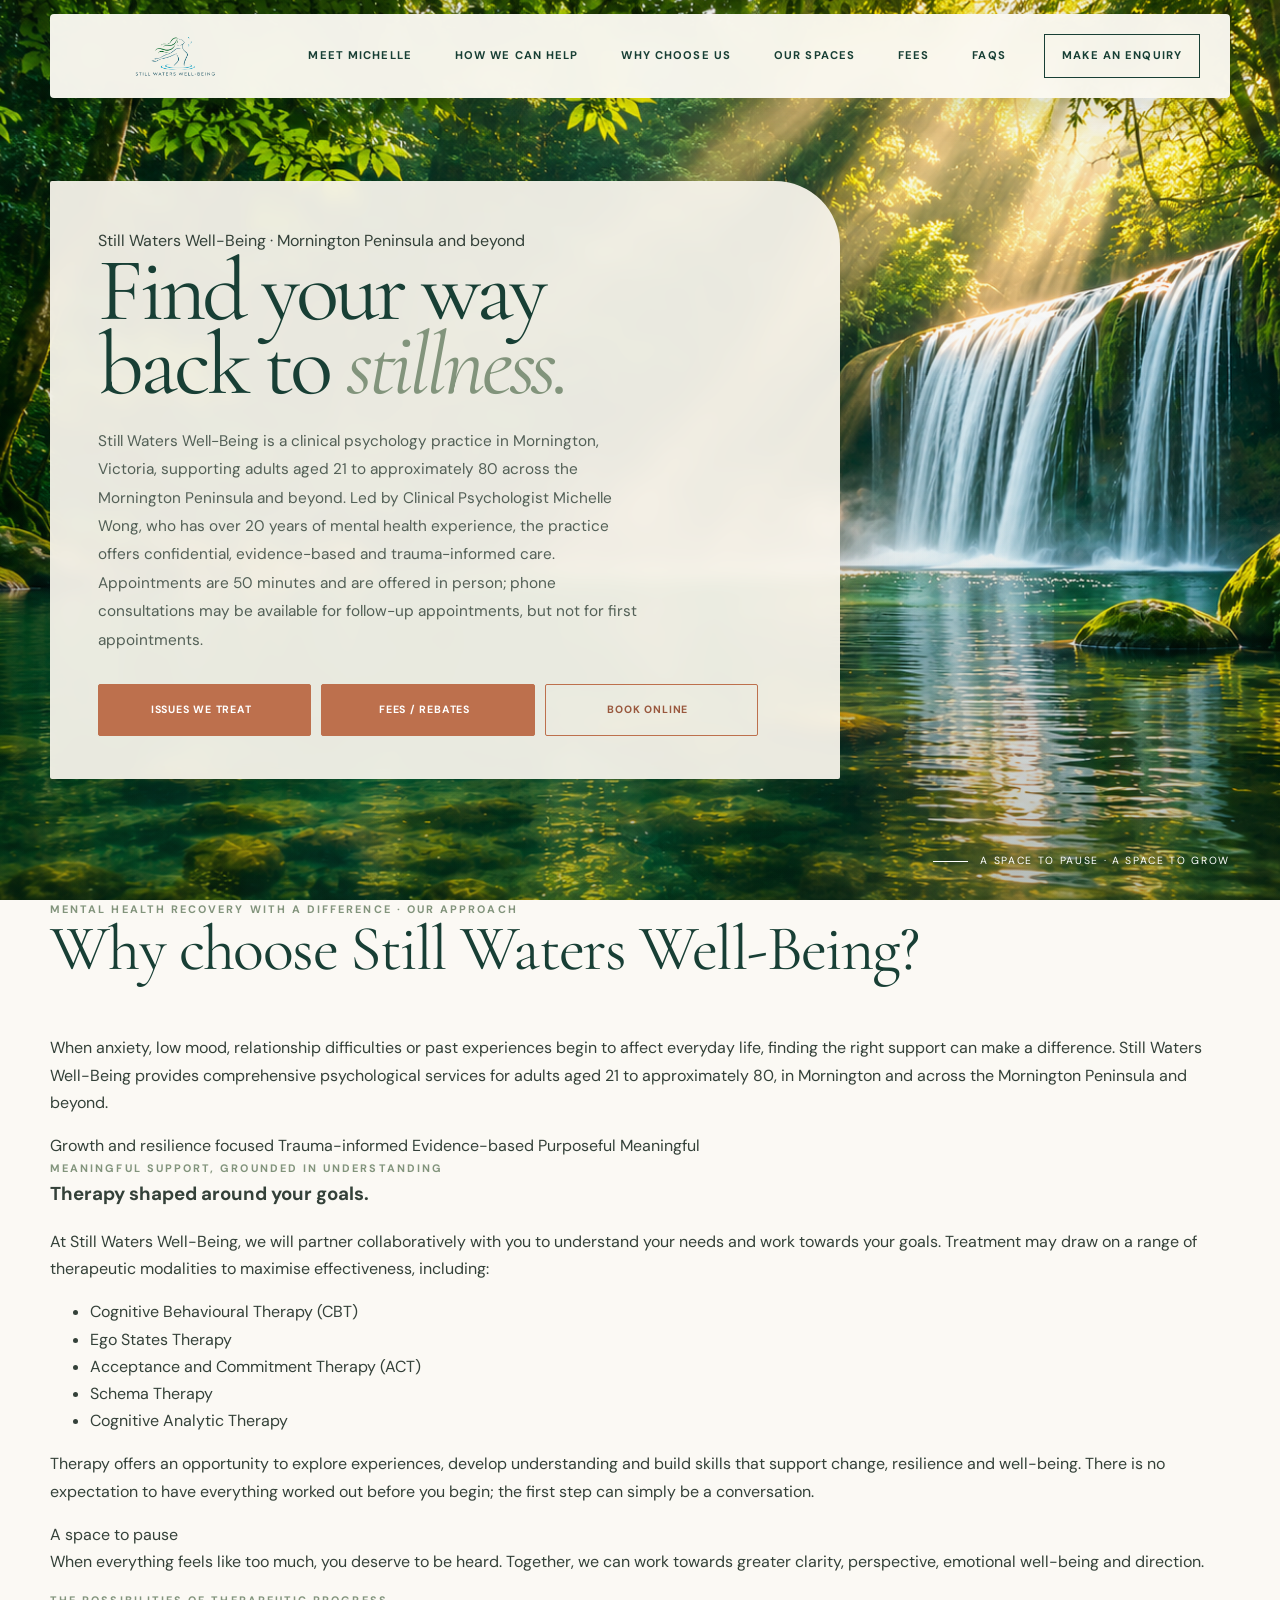
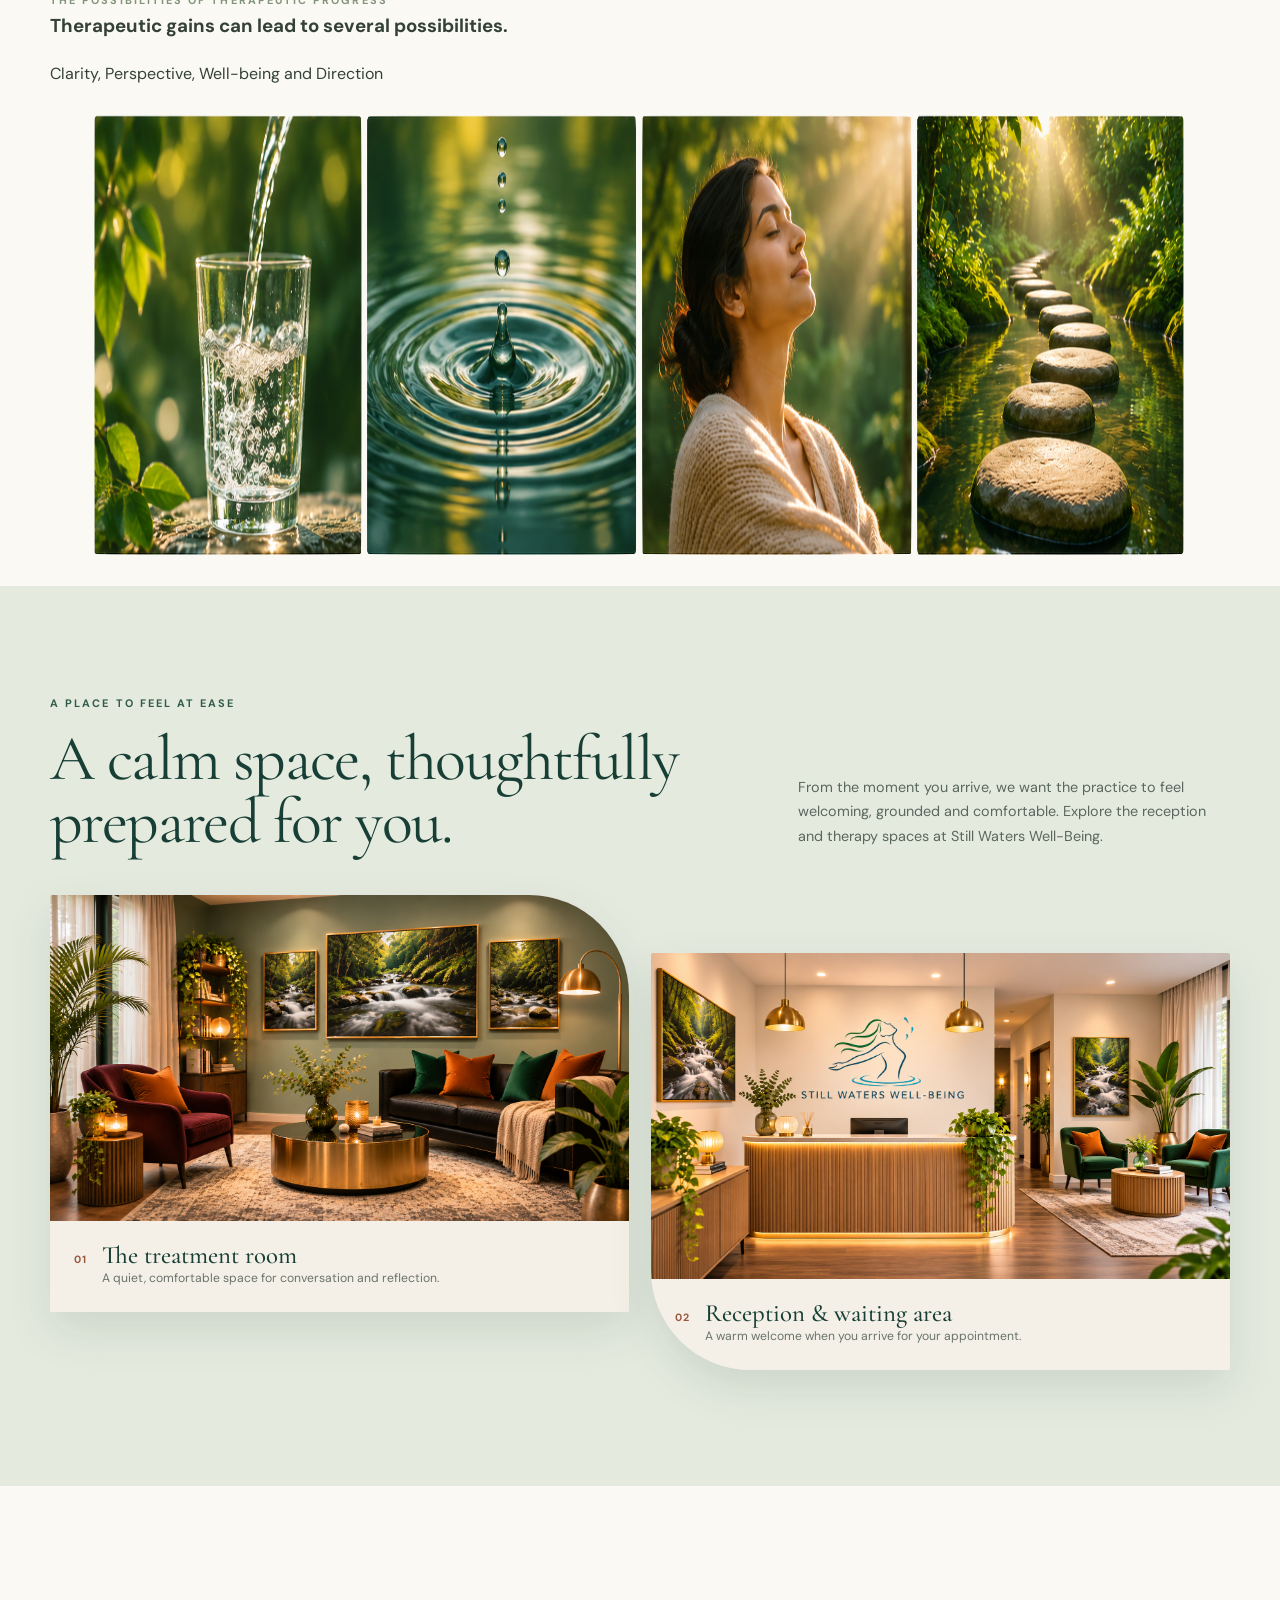
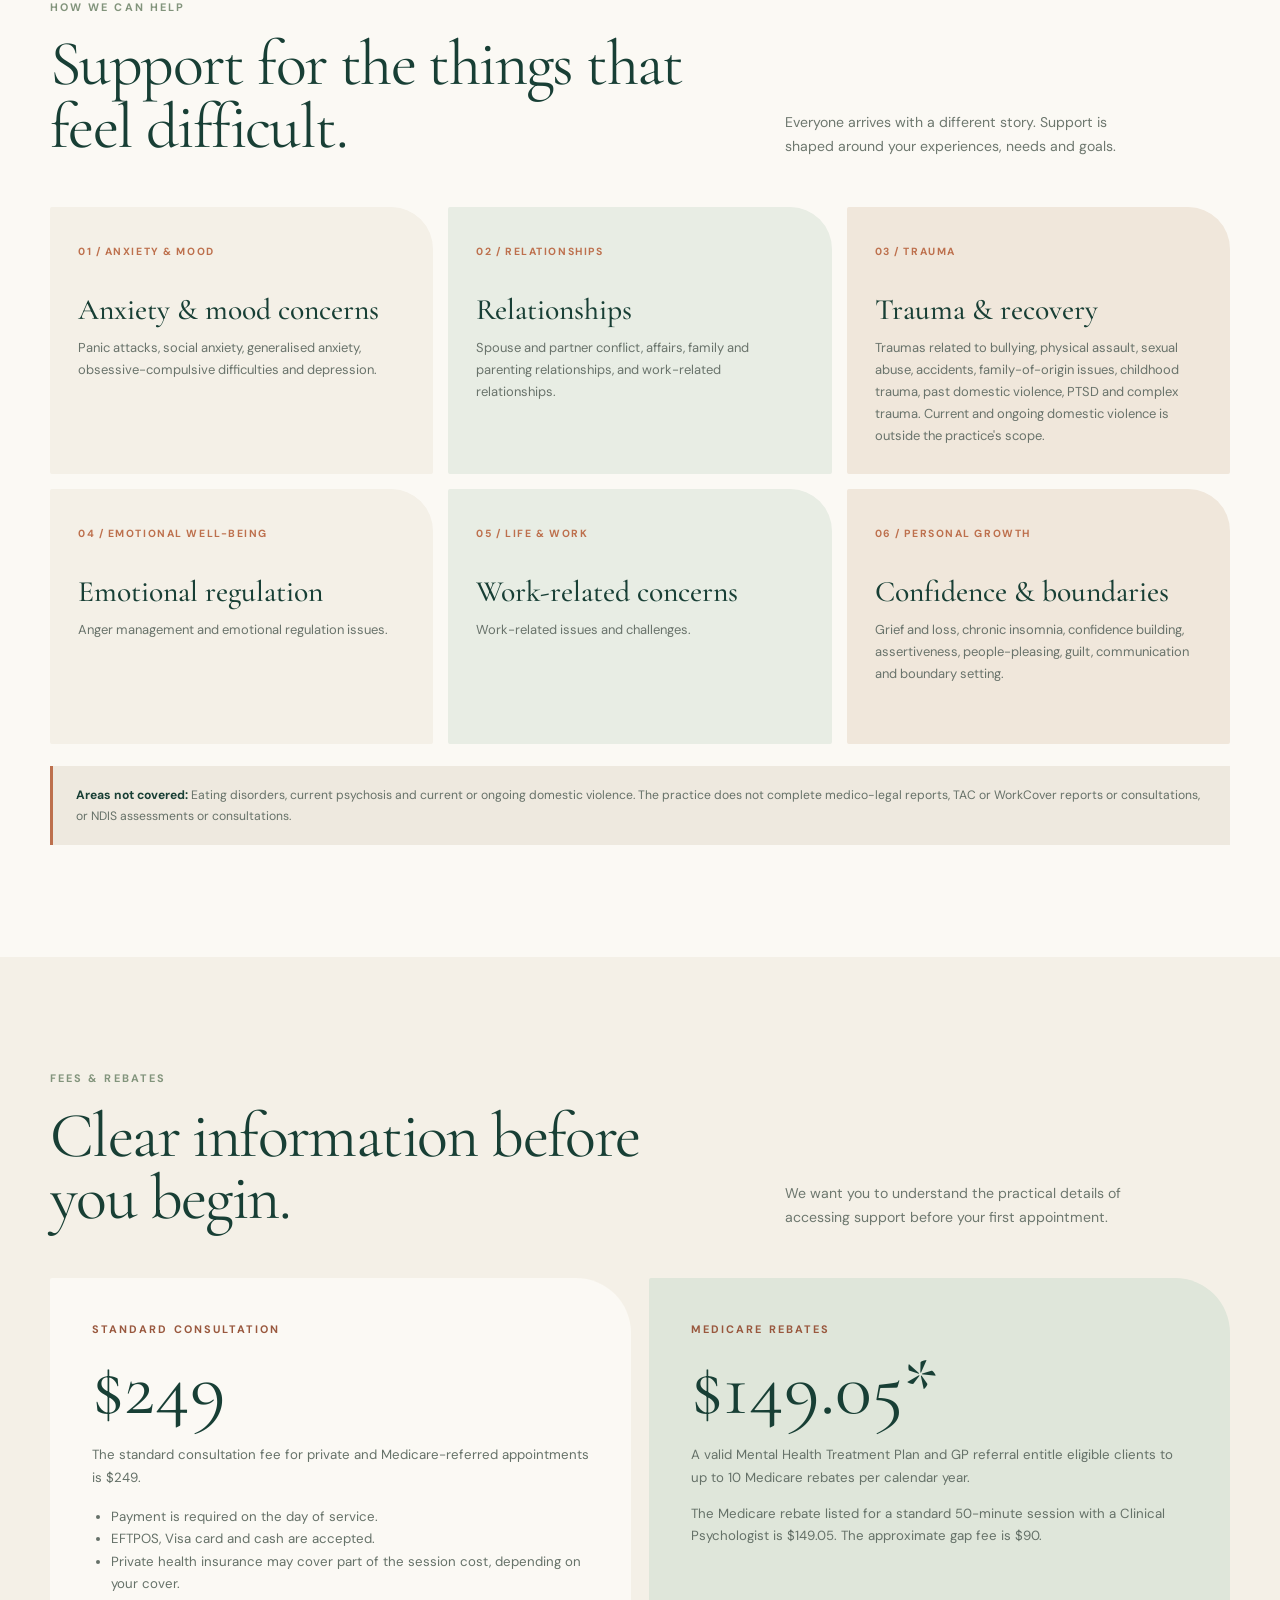
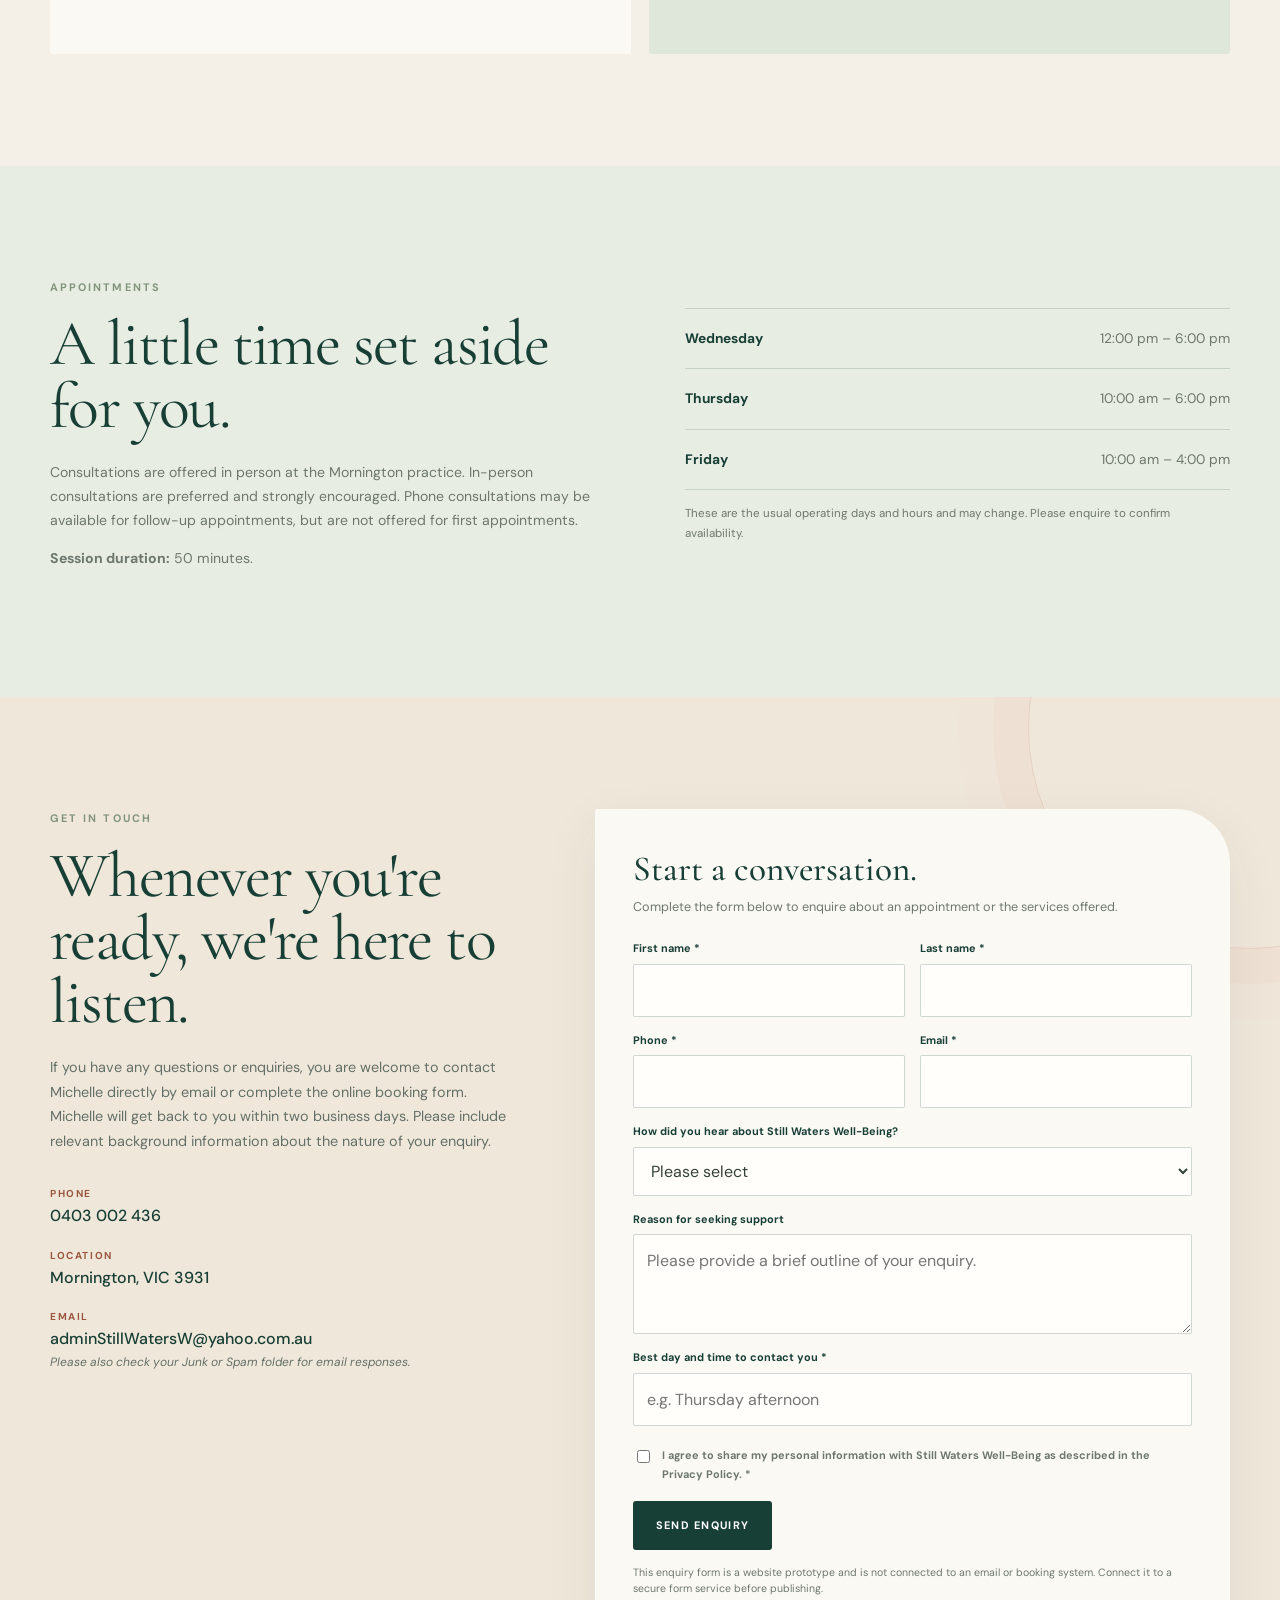
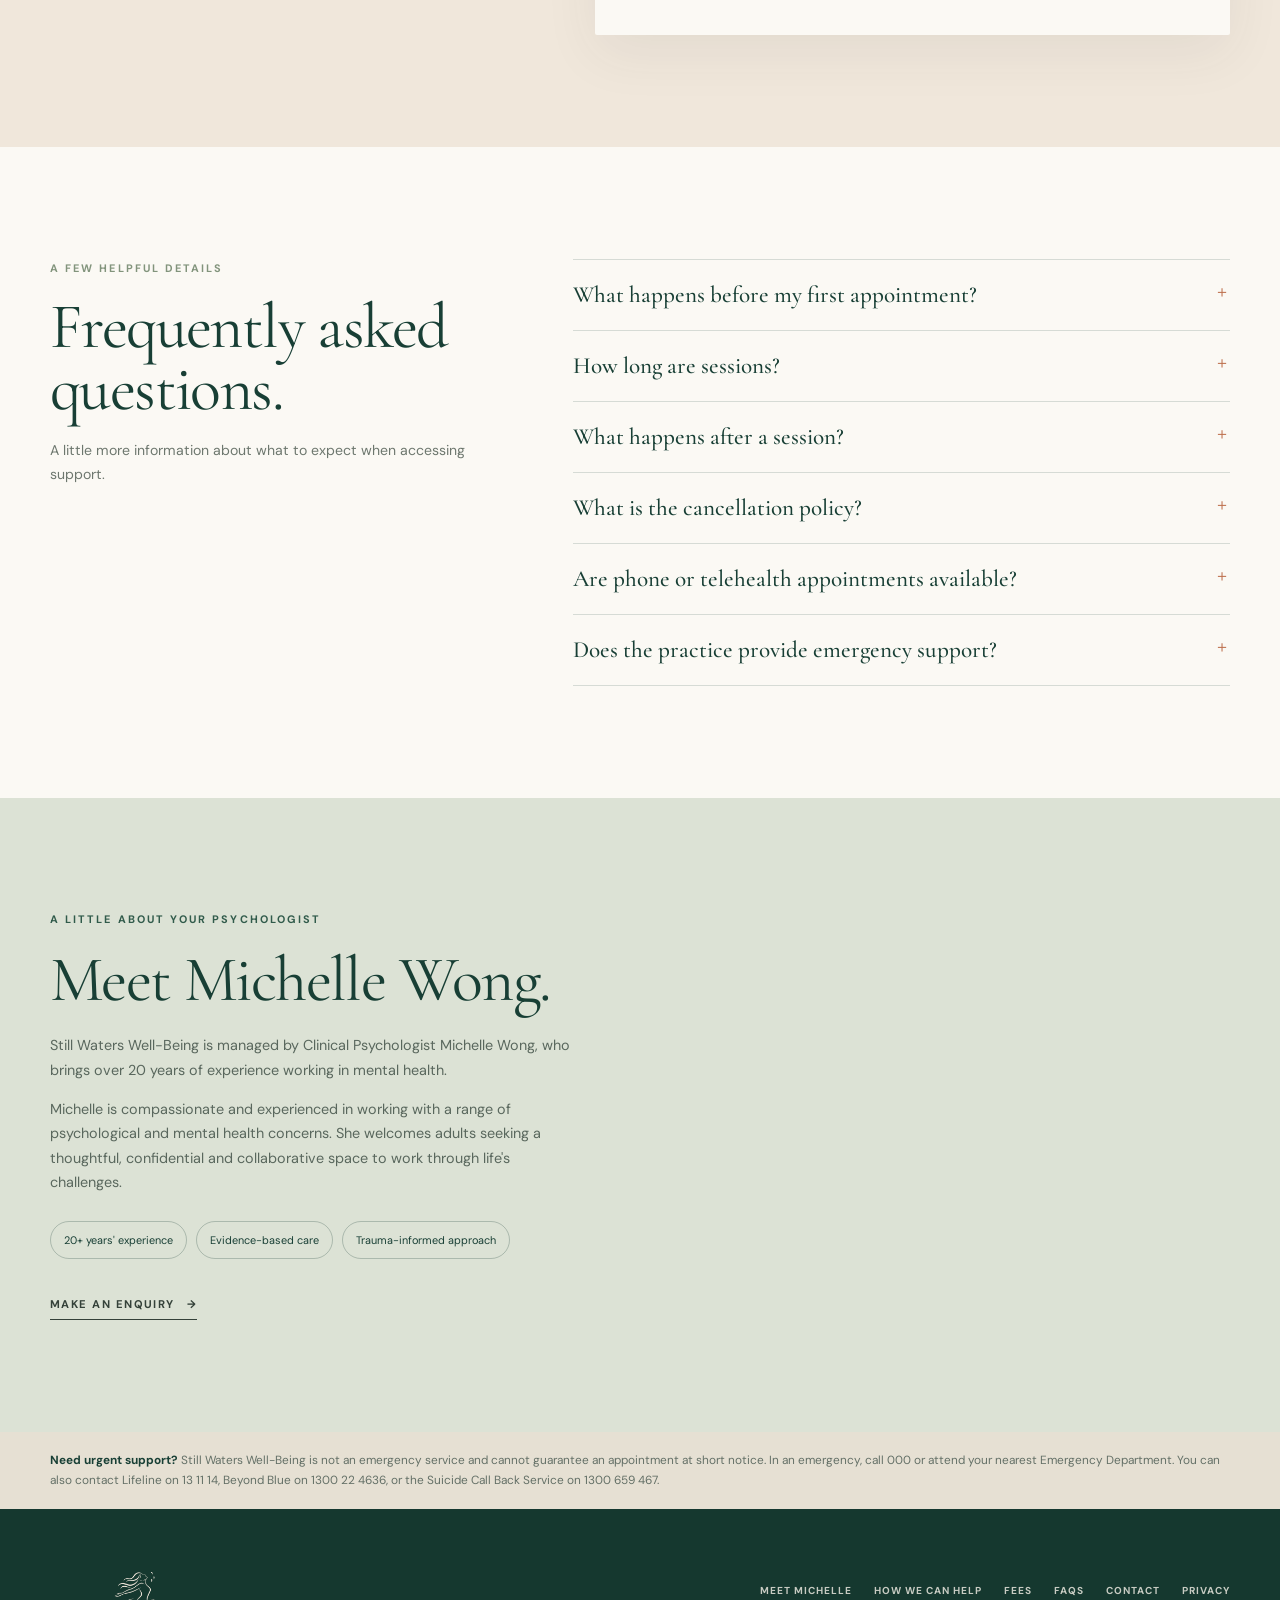
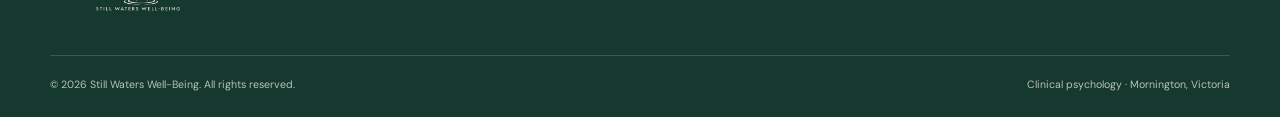
==== commit bd578dc9: "Update meta description and navigation links" ====
--- a/index.html
+++ b/index.html
@@ -4,7 +4,7 @@
   <meta charset="UTF-8">
   <meta name="viewport" content="width=device-width, initial-scale=1">
   <meta name="theme-color" content="#f4f0e7">
-  <meta name="description" content="Still Waters Well-Being offers compassionate, confidential, evidence-based psychological support in Mornington and the Mornington Peninsula.">
+  <meta name="description" content="Still Waters Well-Being is a clinical psychology practice in Mornington, supporting adults aged 21 to approximately 80 across the Mornington Peninsula and beyond.">
   <title>Still Waters Well-Being | Find your way back to stillness</title>
   <link rel="preconnect" href="https://fonts.googleapis.com">
   <link rel="preconnect" href="https://fonts.gstatic.com" crossorigin>
@@ -17,7 +17,7 @@
     <div class="wrap nav-inner">
       <a class="brand" href="#home" aria-label="Still Waters Well-Being home"><img src="assets/still-waters-logo.png" alt="Still Waters Well-Being"></a>
       <div class="nav-links" id="navLinks">
-        <a href="#about">About</a><a href="#support">How we can help</a><a href="#approach">Our approach</a><a href="#practice-spaces">Our spaces</a><a href="#fees">Fees</a><a href="#faqs">FAQs</a>
+        <a href="#about">Meet Michelle</a><a href="#support">How we can help</a><a href="#approach">Why choose us</a><a href="#practice-spaces">Our spaces</a><a href="#fees">Fees</a><a href="#faqs">FAQs</a>
       </div>
       <a class="nav-cta" href="#contact">Make an enquiry </a>
       <button class="menu-toggle" id="menuToggle" aria-label="Open navigation" aria-expanded="false">Menu</button>
@@ -25,13 +25,12 @@
   </nav>
   <div class="wrap hero-content">
     <div class="hero-card">
-      <div class="eyebrow">Still Waters Well-Being · Mornington Peninsula</div>
+      <div class="hero-location">Still Waters Well-Being · Mornington Peninsula and beyond</div>
       <h1>Find your way<br>back to <em>stillness.</em></h1>
-      <p class="hero-intro">When life feels heavy, you deserve a space where you can pause, feel heard and begin to find your way forward. Compassionate, evidence-based psychological support for adults.</p>
+      <p class="hero-intro">Still Waters Well-Being is a clinical psychology practice in Mornington, Victoria, supporting adults aged 21 to approximately 80 across the Mornington Peninsula and beyond. Led by Clinical Psychologist Michelle Wong, who has over 20 years of mental health experience, the practice offers confidential, evidence-based and trauma-informed care. Appointments are 50 minutes and are offered in person; phone consultations may be available for follow-up appointments, but not for first appointments.</p>
       <div class="hero-quick-actions" aria-label="Quick links">
         <a class="hero-quick-button" href="#support">Issues We Treat <span aria-hidden="true"></span></a>
         <a class="hero-quick-button" href="#fees">Fees / Rebates <span aria-hidden="true"></span></a>
-        <a class="hero-quick-button hero-quick-button-secondary" href="tel:0403002436">Book by Phone <span aria-hidden="true"></span></a>
         <a class="hero-quick-button hero-quick-button-secondary" href="#contact">Book Online <span aria-hidden="true"></span></a>
       </div>
     </div>
@@ -40,20 +39,56 @@
 </header>
 
 <main>
-  <section class="intro">
-    <div class="wrap intro-grid">
-      <div class="intro-image reveal"><img src="assets/oasis-waterfall.jpg" alt="A peaceful tropical waterfall flowing into a clear turquoise lagoon surrounded by lush green forest" loading="lazy"></div>
-      <div class="intro-content reveal">
-        <div class="eyebrow">A gentle place to begin</div>
-        <h2>When everything feels like too much, <em>you deserve to be heard.</em></h2>
-        <div class="intro-copy">
-          <p>When anxiety feels constant, when low mood makes everyday life heavier, or when relationships and past experiences feel difficult to carry, it can be hard to know where to turn.</p>
-          <p>Still Waters Well-Being is a warm and professional psychology practice serving the Mornington Peninsula region and beyond. We provide holistic, evidence-based treatment and support for adults experiencing mental health and life challenges.</p>
-          <p>Whenever you're ready, you are welcome to reach out. Together, we can explore your needs and work towards greater understanding, resilience and well-being.</p>
-        </div>
-      </div>
-    </div>
-  </section>
+
+  <section class="why-section" id="approach" aria-labelledby="why-title">
+    <div class="wrap why-wrap">
+      <div class="why-heading reveal">
+        <div class="eyebrow">Mental health recovery with a difference · Our approach</div>
+        <h2 id="why-title">Why choose Still Waters Well-Being?</h2>
+        <p>When anxiety, low mood, relationship difficulties or past experiences begin to affect everyday life, finding the right support can make a difference. Still Waters Well-Being provides comprehensive psychological services for adults aged 21 to approximately 80, in Mornington and across the Mornington Peninsula and beyond.</p>
+      </div>
+
+      <div class="why-principles reveal" aria-label="Our practice values">
+        <span>Growth and resilience focused</span>
+        <span>Trauma-informed</span>
+        <span>Evidence-based</span>
+        <span>Purposeful</span>
+        <span>Meaningful</span>
+      </div>
+
+      <div class="why-details">
+        <div class="why-detail-copy reveal">
+          <div class="eyebrow">Meaningful support, grounded in understanding</div>
+          <h3>Therapy shaped around your goals.</h3>
+          <p>At Still Waters Well-Being, we will partner collaboratively with you to understand your needs and work towards your goals. Treatment may draw on a range of therapeutic modalities to maximise effectiveness, including:</p>
+          <ul class="therapy-list">
+            <li>Cognitive Behavioural Therapy (CBT)</li>
+            <li>Ego States Therapy</li>
+            <li>Acceptance and Commitment Therapy (ACT)</li>
+            <li>Schema Therapy</li>
+            <li>Cognitive Analytic Therapy</li>
+          </ul>
+          <p>Therapy offers an opportunity to explore experiences, develop understanding and build skills that support change, resilience and well-being. There is no expectation to have everything worked out before you begin; the first step can simply be a conversation.</p>
+        </div>
+        <aside class="why-note reveal">
+          <span class="why-note-mark">A space to pause</span>
+          <p>When everything feels like too much, you deserve to be heard. Together, we can work towards greater clarity, perspective, emotional well-being and direction.</p>
+        </aside>
+      </div>
+
+      <div class="outcomes reveal">
+        <div class="outcomes-heading">
+          <div class="eyebrow">The possibilities of therapeutic progress</div>
+          <h3>Therapeutic gains can lead to several possibilities.</h3>
+          <p>Clarity, Perspective, Well-being and Direction</p>
+        </div>
+        <figure class="outcomes-image">
+          <img src="assets/serene-wellness-collage.png" alt="Four calming images representing well-being: clear water being poured into a glass, a water droplet creating ripples, a woman pausing in the sunlight, and stepping stones through a green forest stream" loading="lazy" width="2048" height="467">
+        </figure>
+      </div>
+    </div>
+  </section>
+
 
   <section class="practice-spaces" id="practice-spaces" aria-labelledby="practice-spaces-title">
     <div class="wrap">
@@ -89,51 +124,6 @@
     </div>
   </section>
 
-  <section class="approach" id="approach">
-  <div class="approach-grid">
-
-    <div class="approach-copy reveal">
-      <div class="eyebrow">Our approach · A space to grow</div>
-
-      <h2>
-        Meaningful support,
-        grounded in understanding.
-      </h2>
-
-      <p>
-        Our approach is evidence-based, trauma-informed and relational,
-        with a focus on meaningful growth and resilience. Therapy offers
-        an opportunity to explore your experiences, develop understanding
-        and build skills that support change.
-      </p>
-
-      <div class="quote">
-        “When you are ready, I invite you to reach out.
-        Together, we can work towards resilience, understanding,
-        emotional freedom, growth and well-being.”
-      </div>
-
-      <p>
-        There is no expectation to have everything worked out before
-        you begin. The first step can simply be a conversation.
-      </p>
-
-    </div>
-  </div>
-</section>
-
-  <section class="section about" id="about">
-    <div class="wrap about-grid">
-      <div class="about-image reveal"><img src="assets/michelle-wong-placeholder.png" alt="Michelle Wong, Clinical Psychologist" loading="lazy"></div>
-      <div class="about-copy reveal">
-        <div class="eyebrow">A little about your psychologist</div><h2>Meet Michelle Wong.</h2>
-        <p>Still Waters Well-Being is managed by Clinical Psychologist Michelle Wong, who brings over 20 years of experience working in mental health.</p>
-        <p>Michelle is compassionate and experienced in working with a range of psychological and mental health concerns. She welcomes adults seeking a thoughtful, confidential and collaborative space to work through life's challenges.</p>
-        <div class="facts"><span class="fact">20+ years' experience</span><span class="fact">Evidence-based care</span><span class="fact">Trauma-informed approach</span></div>
-        <a class="underlink" href="#contact">Make an enquiry <span>→</span></a>
-      </div>
-    </div>
-  </section>
 
   <section class="section fees" id="fees">
     <div class="wrap">
@@ -155,6 +145,37 @@
       </div><p class="hours-note">These are the usual operating days and hours and may change. Please enquire to confirm availability.</p></div>
     </div>
   </section>
+
+
+
+  <section class="section contact" id="contact">
+    <div class="wrap contact-grid">
+      <div class="contact-copy reveal"><div class="eyebrow">Get in touch</div><h2>Whenever you're ready, we're here to listen.</h2><p>If you have any questions or enquiries, you are welcome to contact Michelle directly by email or complete the online booking form. Michelle will get back to you within two business days. Please include relevant background information about the nature of your enquiry.</p>
+        <div class="contact-details">
+          <div class="contact-detail"><span>Phone</span><strong><a href="tel:0403002436">0403 002 436</a></strong></div>
+          <div class="contact-detail"><span>Location</span><strong>Mornington, VIC 3931</strong></div>
+          <div class="contact-detail"><span>Email</span><strong><a href="mailto:adminStillWatersW@yahoo.com.au">adminStillWatersW@yahoo.com.au</a></strong></div>
+        </div>
+        <p class="spam-note">Please also check your Junk or Spam folder for email responses.</p>
+      </div>
+      <form class="contact-form reveal" id="enquiryForm">
+        <h3>Start a conversation.</h3><p>Complete the form below to enquire about an appointment or the services offered.</p>
+        <div class="form-grid">
+          <div class="field"><label for="firstName">First name *</label><input id="firstName" name="firstName" required autocomplete="given-name"></div>
+          <div class="field"><label for="lastName">Last name *</label><input id="lastName" name="lastName" required autocomplete="family-name"></div>
+          <div class="field"><label for="phone">Phone *</label><input id="phone" name="phone" type="tel" required autocomplete="tel"></div>
+          <div class="field"><label for="email">Email *</label><input id="email" name="email" type="email" required autocomplete="email"></div>
+          <div class="field full"><label for="source">How did you hear about Still Waters Well-Being?</label><select id="source" name="source"><option value="">Please select</option><option>GP / Medical professional</option><option>Friend / Word of mouth</option><option>Walked past</option><option>Google / Online</option></select></div>
+          <div class="field full"><label for="reason">Reason for seeking support</label><textarea id="reason" name="reason" placeholder="Please provide a brief outline of your enquiry."></textarea></div>
+          <div class="field full"><label for="contactTime">Best day and time to contact you *</label><input id="contactTime" name="contactTime" required placeholder="e.g. Thursday afternoon"></div>
+        </div>
+        <label class="consent"><input type="checkbox" required><span>I agree to share my personal information with Still Waters Well-Being as described in the Privacy Policy. *</span></label>
+        <button class="btn btn-forest" type="submit">Send enquiry </button>
+        <p class="form-disclaimer">This enquiry form is a website prototype and is not connected to an email or booking system. Connect it to a secure form service before publishing.</p>
+      </form>
+    </div>
+  </section>
+
 
   <section class="section faq" id="faqs">
     <div class="wrap faq-grid">
@@ -170,38 +191,25 @@
     </div>
   </section>
 
-  <section class="section contact" id="contact">
-    <div class="wrap contact-grid">
-      <div class="contact-copy reveal"><div class="eyebrow">Get in touch</div><h2>Whenever you're ready, we're here to listen.</h2><p>If you have any questions or enquiries, you are welcome to contact Michelle directly by email or complete the online booking form. Michelle will get back to you within two business days. Please include relevant background information about the nature of your enquiry.</p>
-        <div class="contact-details">
-          <div class="contact-detail"><span>Phone</span><strong><a href="tel:0403002436">0403 002 436</a></strong></div>
-          <div class="contact-detail"><span>Location</span><strong>Mornington, VIC 3931</strong></div>
-          <div class="contact-detail"><span>Email</span><strong><a href="mailto:adminStillWatersW@yahoo.com.au">adminStillWatersW@yahoo.com.au</a></strong></div>
-        </div>
-        <p class="spam-note">Please also check your Junk or Spam folder for email responses.</p>
-      </div>
-      <form class="contact-form reveal" id="enquiryForm">
-        <h3>Start a conversation.</h3><p>Complete the form below to enquire about an appointment or the services offered.</p>
-        <div class="form-grid">
-          <div class="field"><label for="firstName">First name *</label><input id="firstName" name="firstName" required autocomplete="given-name"></div>
-          <div class="field"><label for="lastName">Last name *</label><input id="lastName" name="lastName" required autocomplete="family-name"></div>
-          <div class="field"><label for="phone">Phone *</label><input id="phone" name="phone" type="tel" required autocomplete="tel"></div>
-          <div class="field"><label for="email">Email *</label><input id="email" name="email" type="email" required autocomplete="email"></div>
-          <div class="field full"><label for="source">How did you hear about Still Waters Well-Being?</label><select id="source" name="source"><option value="">Please select</option><option>GP / Medical professional</option><option>Friend / Word of mouth</option><option>Walked past</option><option>Google / Online</option></select></div>
-          <div class="field full"><label for="reason">Reason for seeking support</label><textarea id="reason" name="reason" placeholder="Please provide a brief outline of your enquiry."></textarea></div>
-          <div class="field full"><label for="contactTime">Best day and time to contact you *</label><input id="contactTime" name="contactTime" required placeholder="e.g. Thursday afternoon"></div>
-        </div>
-        <label class="consent"><input type="checkbox" required><span>I agree to share my personal information with Still Waters Well-Being as described in the Privacy Policy. *</span></label>
-        <button class="btn btn-forest" type="submit">Send enquiry </button>
-        <p class="form-disclaimer">This enquiry form is a website prototype and is not connected to an email or booking system. Connect it to a secure form service before publishing.</p>
-      </form>
-    </div>
-  </section>
+
+  <section class="section about" id="about">
+    <div class="wrap about-grid about-text-only">
+      <div class="about-copy reveal">
+        <div class="eyebrow">A little about your psychologist</div><h2>Meet Michelle Wong.</h2>
+        <p>Still Waters Well-Being is managed by Clinical Psychologist Michelle Wong, who brings over 20 years of experience working in mental health.</p>
+        <p>Michelle is compassionate and experienced in working with a range of psychological and mental health concerns. She welcomes adults seeking a thoughtful, confidential and collaborative space to work through life's challenges.</p>
+        <div class="facts"><span class="fact">20+ years' experience</span><span class="fact">Evidence-based care</span><span class="fact">Trauma-informed approach</span></div>
+        <a class="underlink" href="#contact">Make an enquiry <span>→</span></a>
+      </div>
+    </div>
+  </section>
+
+
 </main>
 
 <aside class="emergency"><div class="wrap"><strong>Need urgent support?</strong> Still Waters Well-Being is not an emergency service and cannot guarantee an appointment at short notice. In an emergency, call 000 or attend your nearest Emergency Department. You can also contact Lifeline on 13 11 14, Beyond Blue on 1300 22 4636, or the Suicide Call Back Service on 1300 659 467.</div></aside>
 <footer class="footer"><div class="wrap">
-  <div class="footer-top"><a class="brand" href="#home"><img src="assets/still-waters-logo-beige.png" alt="Still Waters Well-Being"></a><div class="footer-links"><a href="#about">About</a><a href="#support">How we can help</a><a href="#fees">Fees</a><a href="#faqs">FAQs</a><a href="#contact">Contact</a><a href="#">Privacy</a></div></div>
+  <div class="footer-top"><a class="brand" href="#home"><img src="assets/still-waters-logo-beige.png" alt="Still Waters Well-Being"></a><div class="footer-links"><a href="#about">Meet Michelle</a><a href="#support">How we can help</a><a href="#fees">Fees</a><a href="#faqs">FAQs</a><a href="#contact">Contact</a><a href="#">Privacy</a></div></div>
   <div class="footer-bottom"><span>© <span id="year"></span> Still Waters Well-Being. All rights reserved.</span><span>Clinical psychology · Mornington, Victoria</span></div>
 </div></footer>
 
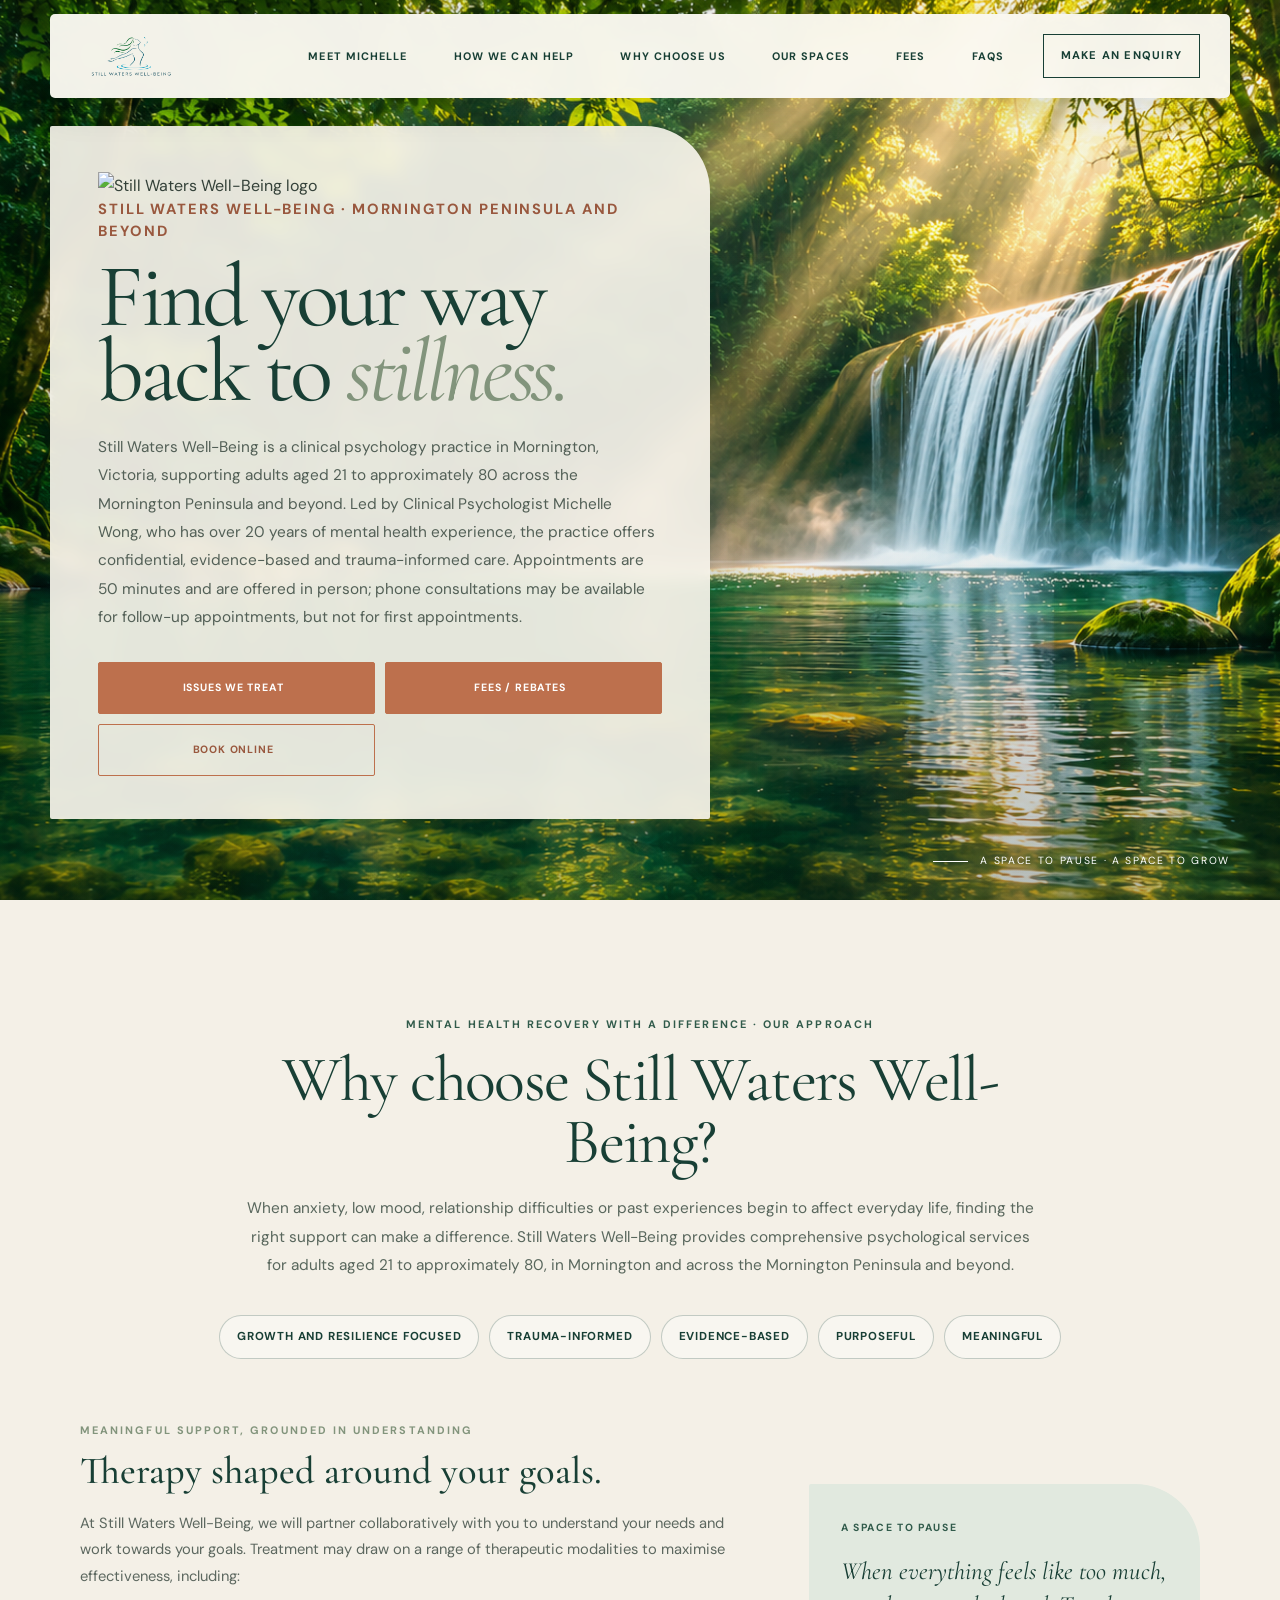
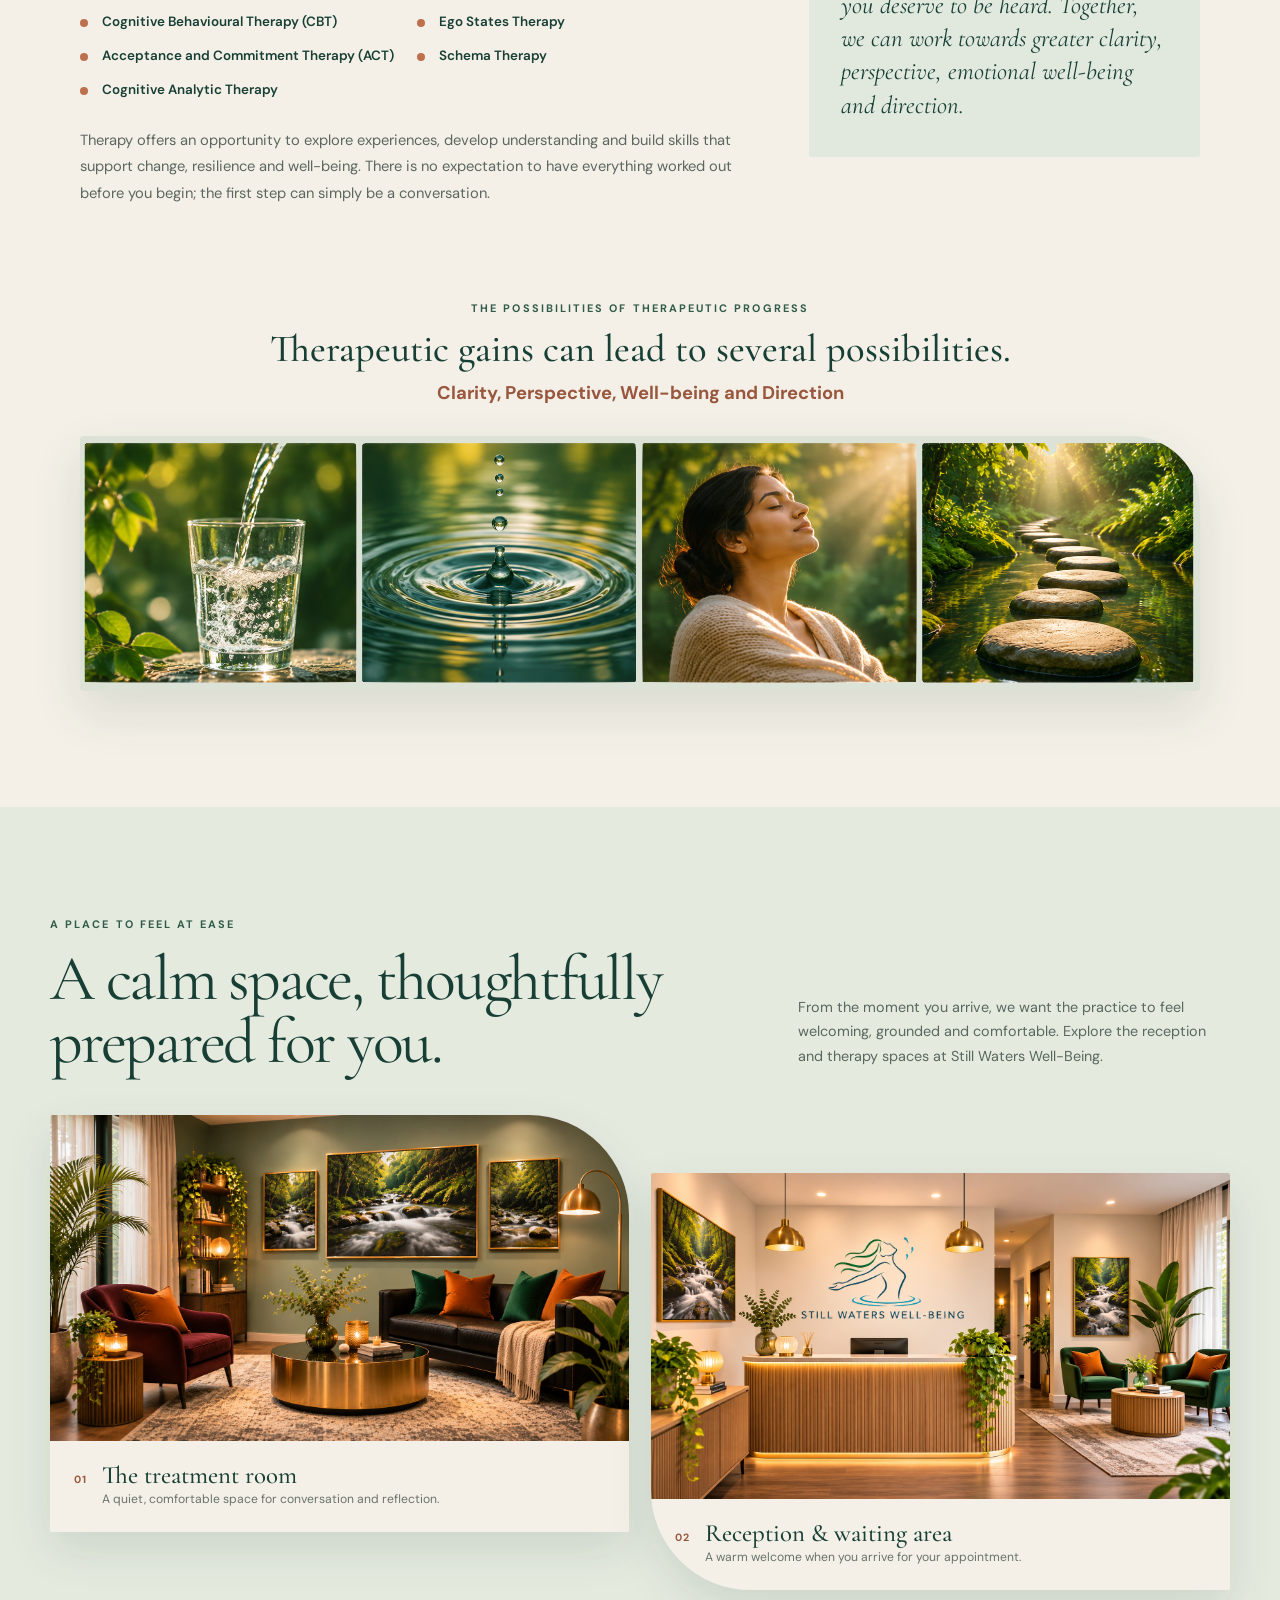
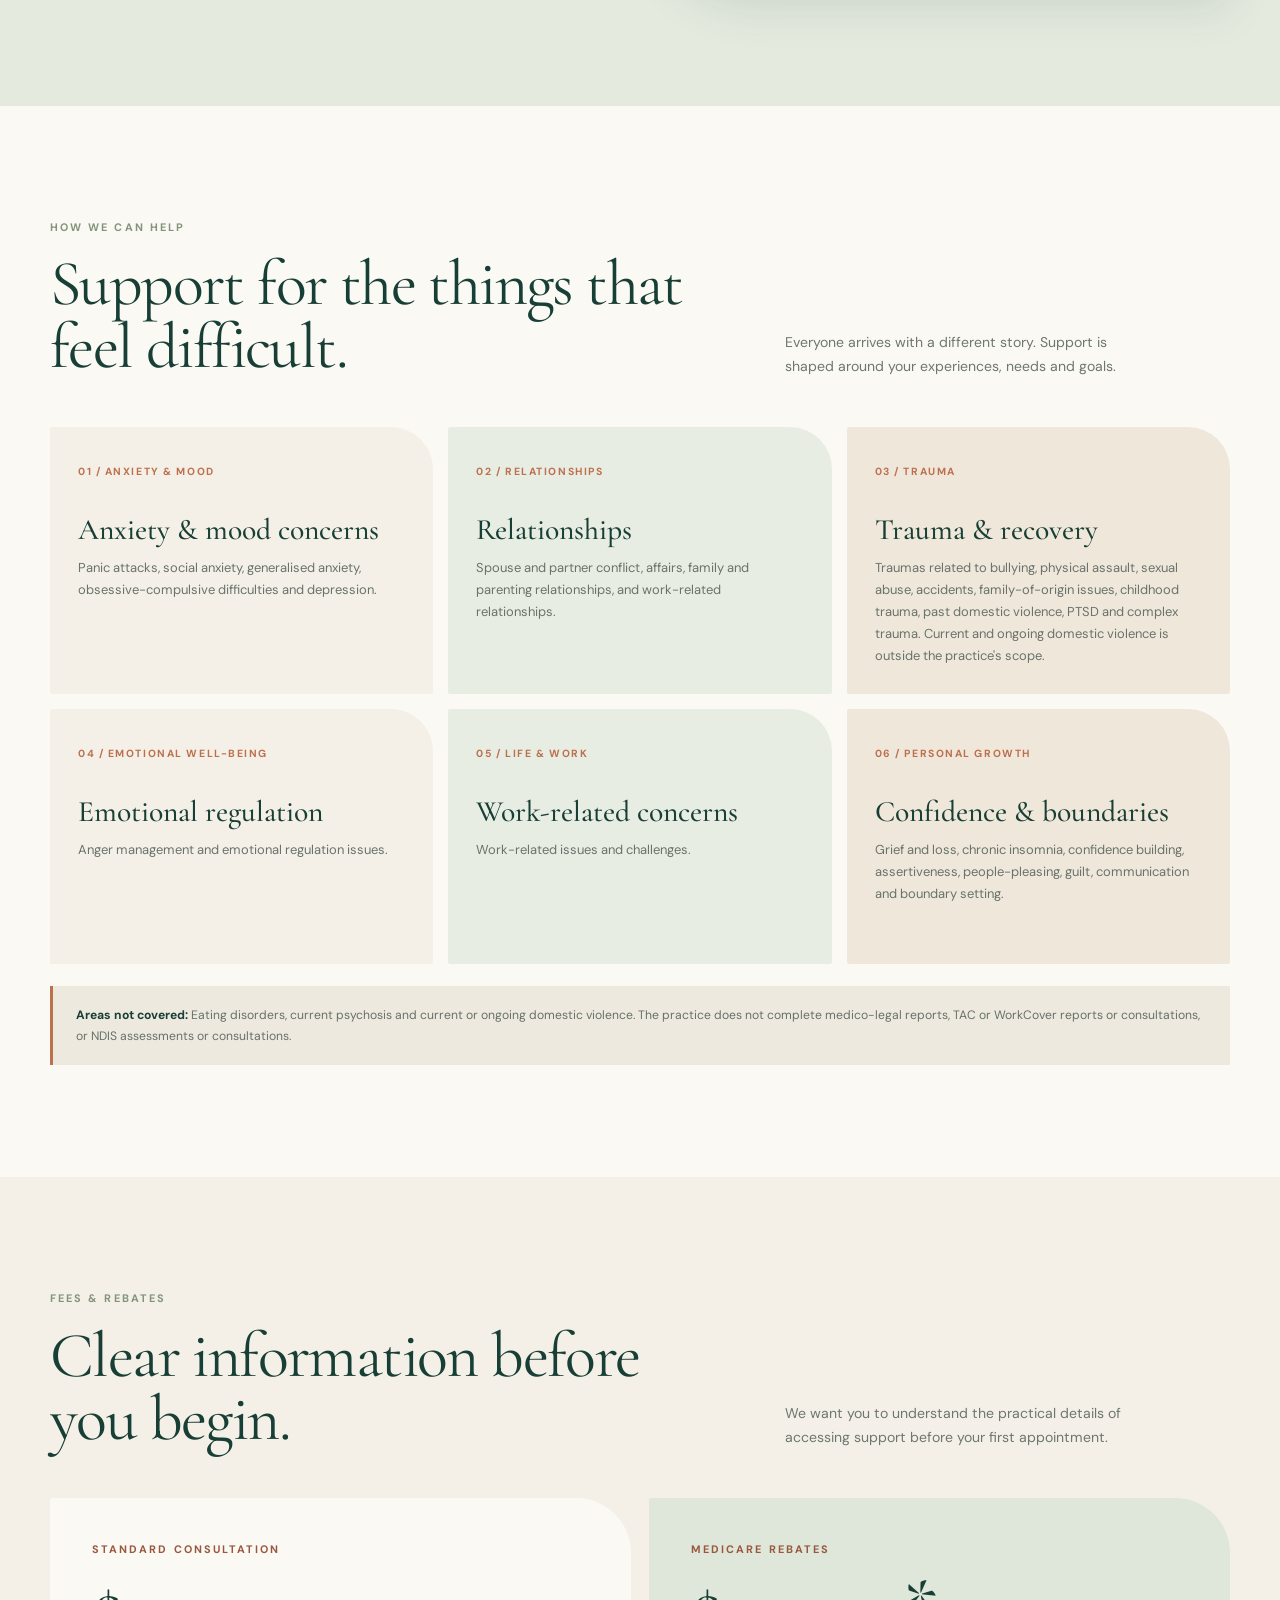
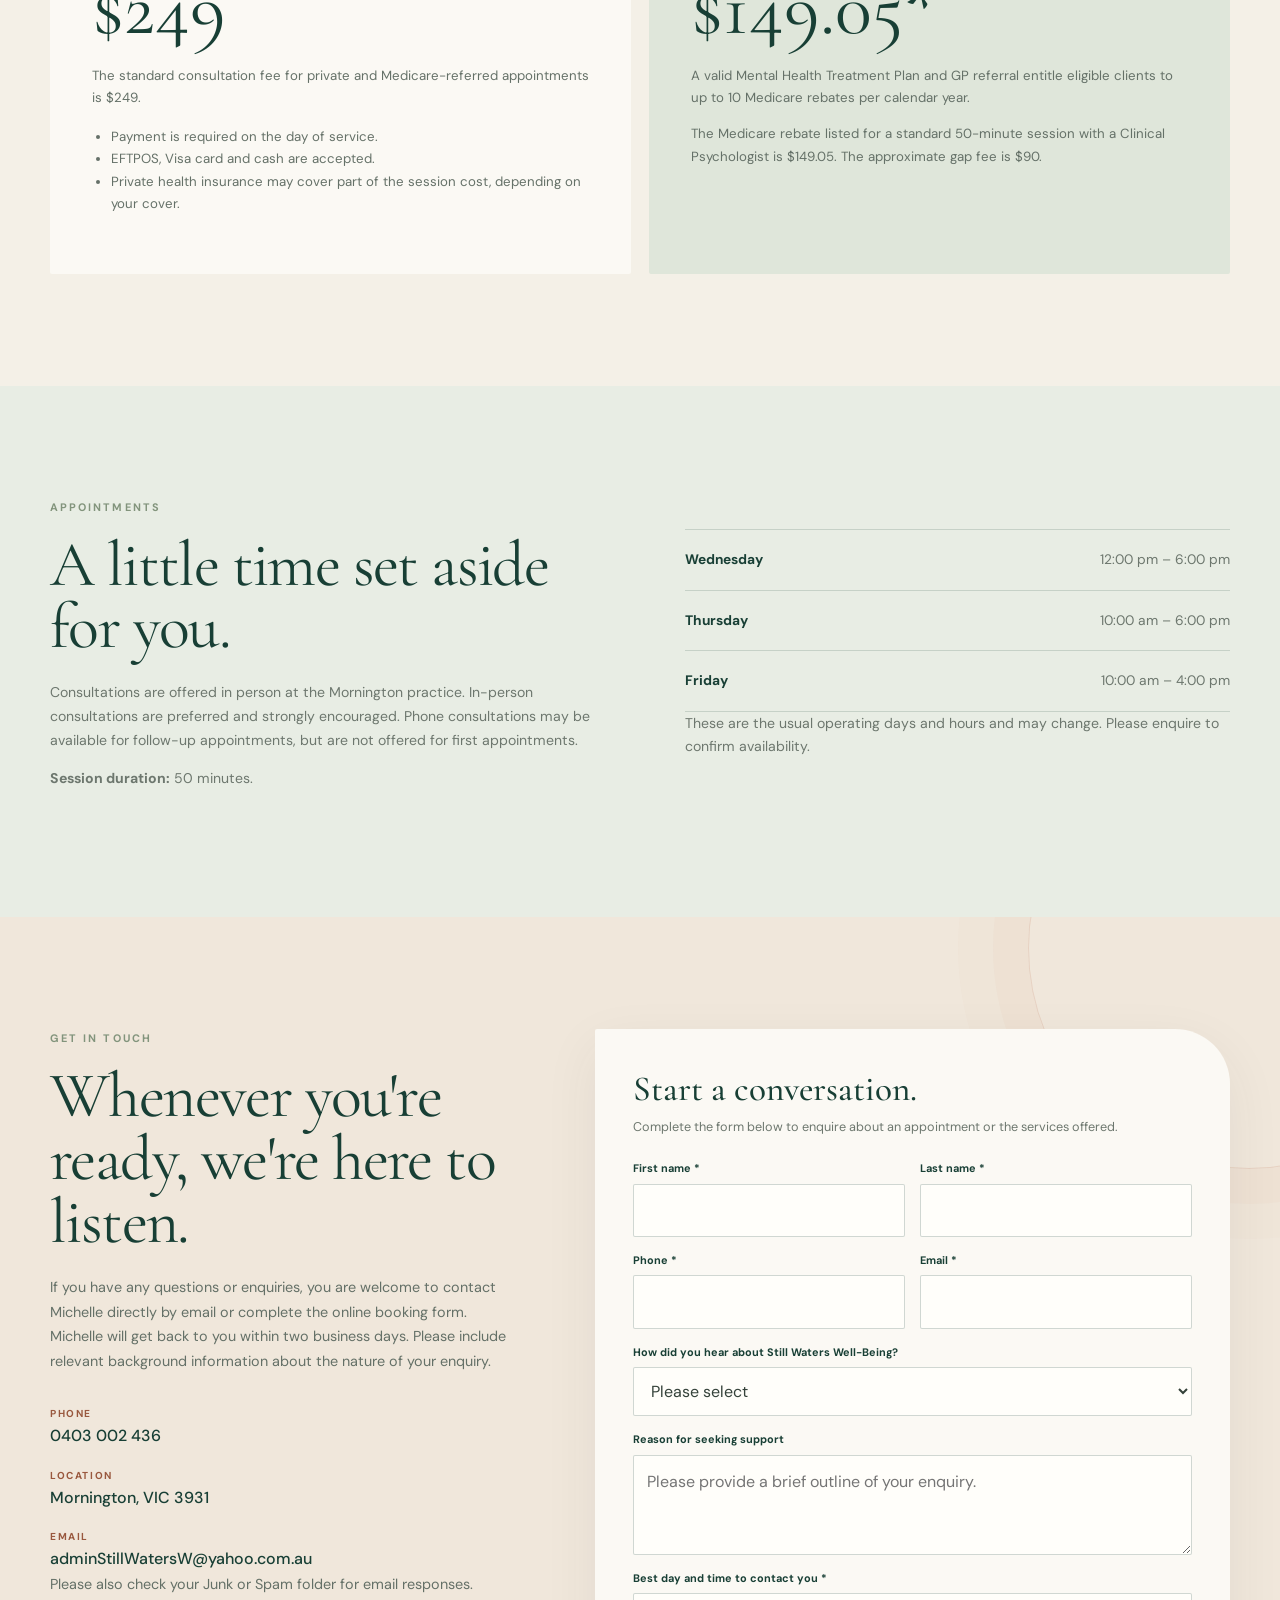
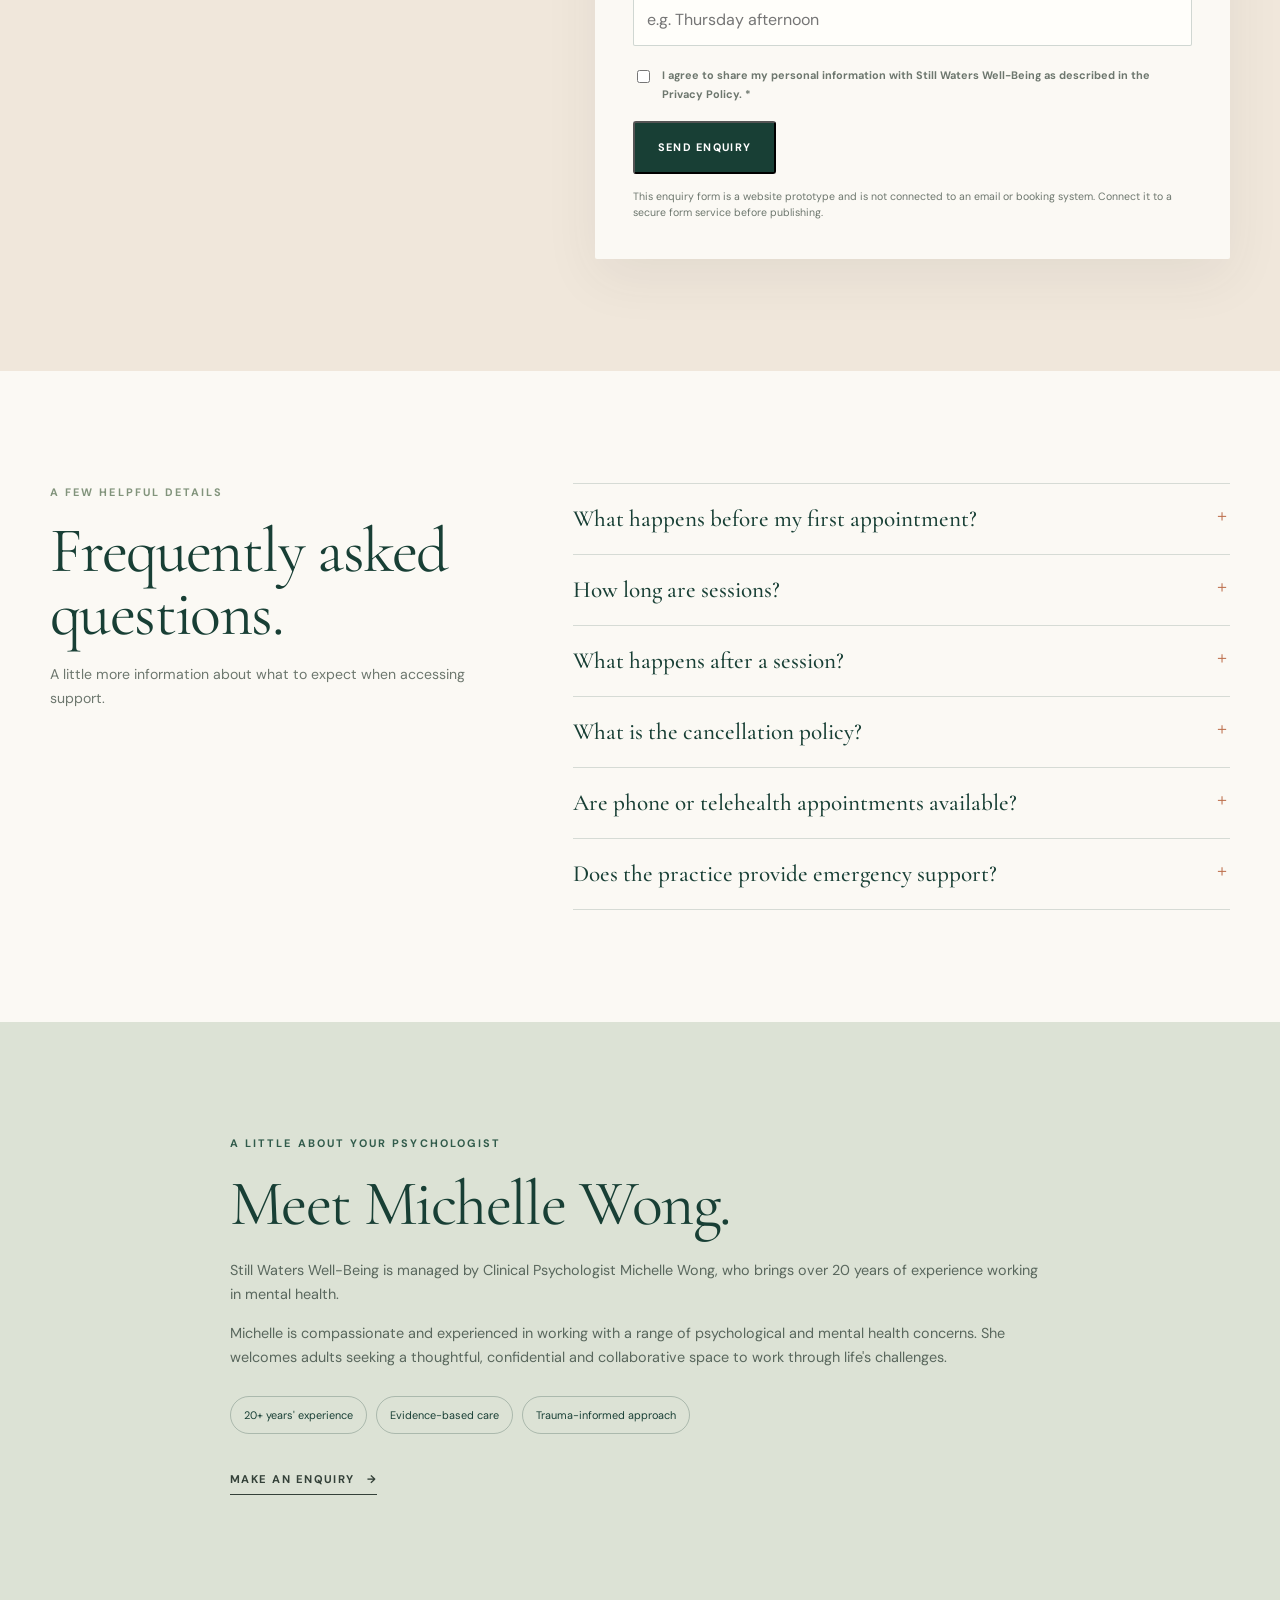
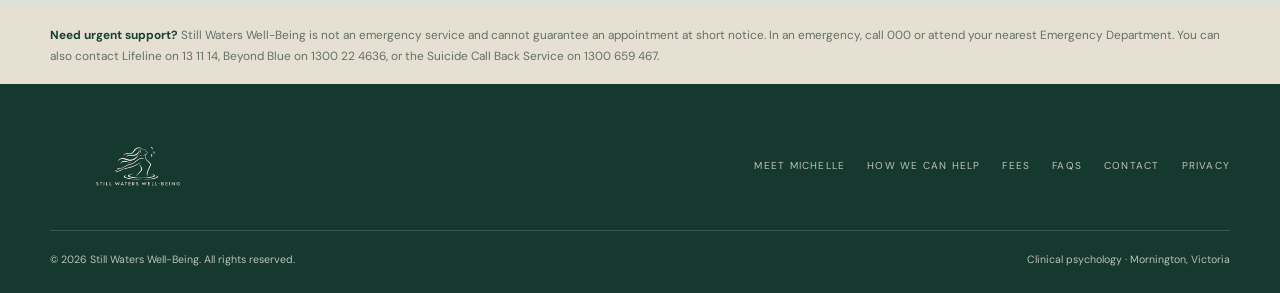
==== commit c753e7db: "Add logo image to hero card in index.html" ====
--- a/index.html
+++ b/index.html
@@ -25,6 +25,7 @@
   </nav>
   <div class="wrap hero-content">
     <div class="hero-card">
+      <img class="hero-card-logo" src="assets/still-waters-logo-transparent.png" alt="Still Waters Well-Being logo">
       <div class="hero-location">Still Waters Well-Being · Mornington Peninsula and beyond</div>
       <h1>Find your way<br>back to <em>stillness.</em></h1>
       <p class="hero-intro">Still Waters Well-Being is a clinical psychology practice in Mornington, Victoria, supporting adults aged 21 to approximately 80 across the Mornington Peninsula and beyond. Led by Clinical Psychologist Michelle Wong, who has over 20 years of mental health experience, the practice offers confidential, evidence-based and trauma-informed care. Appointments are 50 minutes and are offered in person; phone consultations may be available for follow-up appointments, but not for first appointments.</p>
--- a/styles.css
+++ b/styles.css
@@ -1,353 +1,776 @@
- :root {
-  --forest:#183f35; --forest-2:#315b4b; --sage:#82947c; --sage-light:#dce2d5;
-  --cream:#f4f0e7; --paper:#fbf9f4; --sand:#e8dfce; --terra:#bd704d;
-  --terra-dark:#99583e; --ink:#344139; --muted:#6d776e; --line:rgba(24,63,53,.16);
-  --serif:"Cormorant Garamond",Georgia,serif; --sans:"DM Sans",Arial,sans-serif;
-  --max:1180px;
-}
-*{box-sizing:border-box}
-html{scroll-behavior:smooth;scroll-padding-top:120px}
-body{margin:0;background:var(--paper);color:var(--ink);font-family:var(--sans);line-height:1.7}
-a{color:inherit;text-decoration:none}
-button,input,select,textarea{font:inherit}
-img{max-width:100%;display:block}
-.wrap{width:min(var(--max),calc(100% - 56px));margin:auto}
-.eyebrow{font-size:.68rem;letter-spacing:.19em;text-transform:uppercase;font-weight:700;color:var(--sage)}
-h1,h2,h3,p{margin-top:0}
-h2{font:400 clamp(2.8rem,5vw,4.9rem)/.98 var(--serif);letter-spacing:-.025em;color:var(--forest)}
-.btn{display:inline-flex;align-items:center;gap:13px;background:var(--terra);color:white;padding:15px 23px;border:0;border-radius:3px;font-size:.68rem;letter-spacing:.12em;text-transform:uppercase;font-weight:700;cursor:pointer;transition:.25s}
-.btn:hover{background:var(--terra-dark);transform:translateY(-2px)}
-.btn-forest{background:var(--forest)}.btn-forest:hover{background:var(--forest-2)}
-.underlink{display:inline-flex;align-items:center;gap:12px;border-bottom:1px solid currentColor;padding-bottom:5px;font-size:.7rem;letter-spacing:.13em;text-transform:uppercase;font-weight:700}
-.site-nav{position:fixed;z-index:1000;top:14px;left:0;right:0}
-.nav-inner{min-height:82px;padding:8px 30px;background:rgba(250,248,241,.97);backdrop-filter:blur(12px);display:flex;align-items:center;gap:clamp(22px,3vw,48px);box-shadow:0 10px 38px rgba(10,35,27,.12);border-radius:4px}
-.site-nav .brand{display:flex;align-items:center;flex:0 0 190px}
-.brand img{width:190px;height:auto;max-height:68px;object-fit:contain}
-.nav-links{flex:1 1 auto;min-width:0;display:flex;align-items:center;justify-content:space-between;gap:clamp(18px,2.5vw,42px)}
-.nav-links a,.footer-links a{font-size:.7rem;letter-spacing:.1em;text-transform:uppercase;color:var(--forest);font-weight:700;white-space:nowrap}
-.nav-links a:hover,.footer-links a:hover{color:var(--terra)}
-.nav-cta{flex:0 0 auto;border:1px solid var(--forest);padding:11px 17px;font-size:.7rem;letter-spacing:.1em;text-transform:uppercase;color:var(--forest);font-weight:700;white-space:nowrap}
-.nav-cta:hover{background:var(--forest);color:white}
-.menu-toggle{display:none;background:none;border:1px solid var(--line);padding:9px 12px;color:var(--forest);cursor:pointer}
-.hero{min-height:min(900px,100svh);position:relative;display:flex;align-items:center;overflow:hidden;background:#294b3e}
-.hero:before{content:"";position:absolute;inset:0;background:url("assets/forest-waterfall-hero.jpg") center 48%/cover no-repeat;transform:scale(1.02)}
-.hero:after{content:"";position:absolute;inset:0;background:linear-gradient(90deg,rgba(13,42,32,.13),rgba(13,42,32,.03) 60%),linear-gradient(0deg,rgba(10,33,25,.28),transparent 45%)}
-.hero-content{position:relative;z-index:1;padding-top:125px;padding-bottom:65px}
-.hero-card{max-width:790px;padding:46px 48px 43px;background:rgba(248,245,236,.94);backdrop-filter:blur(8px);border-radius:2px 65px 2px 2px;box-shadow:0 25px 80px rgba(7,25,18,.15)}
-.hero-card .eyebrow{color:var(--terra-dark);margin-bottom:20px}
-.hero h1{font:400 clamp(4rem,7vw,7rem)/.83 var(--serif);letter-spacing:-.045em;color:var(--forest);margin:0 0 24px}
-.hero h1 em{color:var(--sage);font-weight:400}
-.hero-intro{max-width:550px;color:#536057;font-size:.96rem;line-height:1.85;margin-bottom:28px}
-.hero-note{position:absolute;z-index:2;right:max(28px,calc((100vw - var(--max))/2));bottom:30px;color:#fff;font-size:.65rem;letter-spacing:.16em;text-transform:uppercase;text-shadow:0 1px 8px #173d32}
-.hero-note:before{content:"";display:inline-block;width:35px;height:1px;background:#fff;vertical-align:middle;margin-right:12px}
-.hero-quick-actions{display:grid;grid-template-columns:repeat(3,minmax(0,1fr));gap:10px;width:100%;max-width:660px;margin-top:30px}
-.hero-quick-button{min-width:0;min-height:52px;display:inline-flex;align-items:center;justify-content:center;gap:7px;padding:12px 10px;background:var(--terra);color:#fff;border:1px solid var(--terra);border-radius:2px;font:700 .66rem/1.35 var(--sans);letter-spacing:.075em;text-align:center;text-transform:uppercase;transition:background .2s,border-color .2s,transform .2s,box-shadow .2s}
-.hero-quick-button:hover,.hero-quick-button:focus-visible{background:var(--terra-dark);border-color:var(--terra-dark);color:#fff;transform:translateY(-2px);box-shadow:0 7px 18px rgba(82,43,27,.16)}
-.hero-quick-button span{flex:0 0 auto;font-size:.9rem}
-.hero-quick-button-secondary{background:transparent;color:var(--terra-dark)}
-.hero-quick-button-secondary:hover,.hero-quick-button-secondary:focus-visible{color:#fff}
-.intro{background:var(--cream);padding:112px 0 120px}
-.intro-grid{display:grid;grid-template-columns:minmax(300px,.82fr) minmax(0,1.18fr);gap:clamp(42px,6vw,88px);align-items:center}
-.intro-grid>*{min-width:0}
-.intro-image{position:relative;width:100%;height:clamp(470px,43vw,590px);overflow:hidden;isolation:isolate;background:#dce2d5;border-radius:3px 145px 3px 3px;box-shadow:0 22px 55px rgba(24,63,53,.13)}
-.intro-image img{width:100%;height:100%;object-fit:cover;object-position:48% center;border-radius:inherit;transition:transform .8s}
-.intro-image:hover img{transform:scale(1.035)}
-.intro-image:after{content:"";position:absolute;z-index:1;inset:15px;border:1px solid rgba(248,245,236,.72);border-radius:2px 128px 2px 2px;pointer-events:none}
-.intro h2{max-width:760px;margin-bottom:25px;overflow-wrap:break-word}
-.intro h2 em{color:var(--terra);font-weight:400}
-.intro-copy{max-width:680px;color:#5c675f;font-size:.94rem}
-.intro-copy p{margin-bottom:15px}
-.practice-spaces{padding:108px 0 116px;background:#e5eadf;color:var(--forest)}
-.practice-spaces-heading{display:grid;grid-template-columns:1.1fr .7fr;gap:70px;align-items:end;margin-bottom:42px}
-.practice-spaces-heading .eyebrow{color:var(--forest-2);margin-bottom:15px}
-.practice-spaces-heading h2{max-width:700px;margin:0}
-.practice-spaces-heading>p{max-width:430px;margin:0 0 5px;color:#59675d;font-size:.9rem}
-.practice-gallery{display:grid;grid-template-columns:1fr 1fr;gap:22px;align-items:start}
-.practice-photo{position:relative;min-width:0;margin:0;overflow:hidden;background:var(--cream);box-shadow:0 18px 45px rgba(24,63,53,.12)}
-.practice-photo-treatment{border-radius:2px 100px 2px 2px}
-.practice-photo-reception{border-radius:2px 2px 2px 100px;margin-top:58px}
-.practice-photo img{width:100%;height:auto;aspect-ratio:1672/941;object-fit:cover;transition:transform .7s}
-.practice-photo:hover img{transform:scale(1.025)}
-.practice-photo figcaption{display:grid;grid-template-columns:auto 1fr;column-gap:14px;align-items:baseline;padding:21px 24px 24px;background:var(--cream)}
-.practice-photo figcaption>span{grid-row:span 2;color:var(--terra-dark);font-size:.66rem;font-weight:700;letter-spacing:.12em}
-.practice-photo figcaption strong{color:var(--forest);font:500 1.55rem/1.1 var(--serif)}
-.practice-photo figcaption small{color:#69736b;font:.76rem/1.5 var(--sans)}
-.section{padding:112px 0}
-.section-top{display:grid;grid-template-columns:1fr .65fr;gap:50px;align-items:end;margin-bottom:48px}
-.section-top .eyebrow{margin-bottom:17px}
-.section-top h2{max-width:680px;margin:0}
-.section-top p{color:var(--muted);font-size:.88rem;max-width:350px;margin:0}
-.support{background:var(--paper)}
-.support-grid{display:grid;grid-template-columns:repeat(3,1fr);gap:15px}
-.support-card{position:relative;min-height:255px;padding:29px 28px 27px;background:var(--cream);border-radius:2px 42px 2px 2px;transition:transform .25s,background .25s}
-.support-card:nth-child(2),.support-card:nth-child(5){background:#e8ede4}
-.support-card:nth-child(3),.support-card:nth-child(6){background:#f0e7db}
-.support-card:hover{transform:translateY(-5px);background:#e1e8dc}
-.support-card .number{font-size:.65rem;letter-spacing:.15em;color:var(--terra);font-weight:700}
-.support-card h3{font:500 1.85rem/1.05 var(--serif);color:var(--forest);margin:31px 0 12px}
-.support-card p{font-size:.81rem;color:#69736b;margin:0}
-.support-note{margin-top:22px;padding:19px 23px;background:#eee9df;border-left:3px solid var(--terra);font-size:.76rem;color:#667168}
-.support-note strong{color:var(--forest)}
-.approach{background:var(--forest);color:var(--cream);padding:0;overflow:hidden}
-.approach-grid{display:grid;grid-template-columns:1fr 1fr;min-height:650px}
-.approach-image{min-height:600px;background:url("assets/oasis-waterfall.jpg") center/cover no-repeat;border-radius:0 0 150px 0;position:relative}
-.approach-image:after{content:"";position:absolute;inset:20px 20px 20px 0;border:1px solid rgba(255,255,255,.45);border-radius:0 0 130px 0}
-.approach-copy{padding:95px clamp(40px,7vw,105px);align-self:center}
-.approach-copy .eyebrow{color:#d8a17e;margin-bottom:22px}
-.approach-copy h2{color:var(--cream);margin-bottom:25px}
-.approach-copy p{color:rgba(244,240,231,.78);font-size:.9rem}
-.quote{font:italic 1.6rem/1.35 var(--serif);color:#e5c4a9;border-left:1px solid var(--terra);padding-left:22px;margin:30px 0}
-.about{background:var(--sage-light)}
-.about-grid{display:grid;grid-template-columns:.95fr 1.05fr;gap:85px;align-items:center}
-.about-image{min-height:570px;border-radius:2px 110px 2px 2px;position:relative;overflow:hidden;background:#dce2d5}
-.about-image img{width:100%;height:100%;min-height:570px;display:block;object-fit:cover;object-position:center 35%;border-radius:inherit}
-.about-copy .eyebrow{margin-bottom:20px;color:var(--forest-2)}
-.about-copy h2{margin-bottom:22px}
-.about-copy p{color:#59675d;font-size:.9rem}
-.facts{display:flex;flex-wrap:wrap;gap:9px;margin:26px 0 30px}
-.fact{padding:9px 13px;border:1px solid rgba(24,63,53,.25);border-radius:30px;color:var(--forest);font-size:.68rem}
-.fees{background:var(--cream)}
-.fees-grid{display:grid;grid-template-columns:1fr 1fr;gap:18px}
-.fee-panel{padding:42px;background:var(--paper);border-radius:2px 55px 2px 2px}
-.fee-panel.dark{background:#dfe6da}
-.fee-panel .eyebrow{color:var(--terra-dark)}
-.fee-price{font:400 clamp(3.6rem,6vw,5.5rem)/1 var(--serif);color:var(--forest);margin:12px 0 17px}
-.fee-panel p,.fee-panel li{font-size:.83rem;color:#657168}
-.fee-panel ul{padding-left:19px}
-.availability{background:#e8ede4}
-.availability-grid{display:grid;grid-template-columns:1fr 1fr;gap:90px;align-items:center}
-.availability h2{margin:17px 0 22px}
-.availability p{color:var(--muted);font-size:.88rem}
-.hours{border-top:1px solid var(--line)}
-.hour-row{display:flex;justify-content:space-between;gap:20px;padding:18px 0;border-bottom:1px solid var(--line);font-size:.86rem}
-.hour-row strong{color:var(--forest)}
-.hour-row span:last-child{text-align:right;color:var(--muted)}
-.hours-note{font-size:.72rem!important;margin-top:14px}
-.faq{background:var(--paper)}
-.faq-grid{display:grid;grid-template-columns:.8fr 1.2fr;gap:85px}
-.faq-intro h2{margin:18px 0}
-.faq-intro p{color:var(--muted);font-size:.88rem}
-.faq-list{border-top:1px solid var(--line)}
-details{border-bottom:1px solid var(--line);padding:21px 0}
-summary{cursor:pointer;list-style:none;display:flex;justify-content:space-between;gap:20px;color:var(--forest);font:500 1.45rem var(--serif)}
-summary::-webkit-details-marker{display:none}
-summary:after{content:"＋";font:400 1rem var(--sans);color:var(--terra)}
-details[open] summary:after{content:"−"}
-details p{font-size:.82rem;color:var(--muted);max-width:720px;margin:14px 0 0}
-.contact{background:#f0e7db;position:relative;overflow:hidden}
-.contact:after{content:"";position:absolute;width:440px;height:440px;border:1px solid rgba(189,112,77,.18);border-radius:50%;right:-190px;top:-190px;box-shadow:0 0 0 35px rgba(189,112,77,.035),0 0 0 70px rgba(189,112,77,.025);pointer-events:none}
-.contact-grid{position:relative;z-index:1;display:grid;grid-template-columns:.85fr 1.15fr;gap:75px}
-.contact-copy h2{margin:18px 0 22px}
-.contact-copy p{color:#647067;font-size:.9rem}
-.contact-details{display:grid;gap:17px;margin-top:32px}
-.contact-detail span{display:block;font-size:.63rem;letter-spacing:.16em;text-transform:uppercase;color:var(--terra-dark);font-weight:700}
-.contact-detail strong{font-weight:500;color:var(--forest)}
-.contact-form{background:var(--paper);padding:38px;border-radius:2px 55px 2px 2px;box-shadow:0 18px 55px rgba(53,63,51,.07)}
-.contact-form h3{font:500 2.2rem var(--serif);color:var(--forest);margin:0 0 6px}
-.contact-form>p{font-size:.79rem;color:var(--muted);margin-bottom:22px}
-.form-grid{display:grid;grid-template-columns:1fr 1fr;gap:0 15px}
-.field{display:flex;flex-direction:column;gap:6px;margin-bottom:14px}
-.field.full{grid-column:1/-1}
-label{font-size:.68rem;font-weight:700;color:var(--forest)}
-input,select,textarea{width:100%;border:1px solid rgba(24,63,53,.2);background:#fffefa;padding:12px 13px;color:var(--ink);outline:none;border-radius:2px}
-input:focus,select:focus,textarea:focus{border-color:var(--sage);box-shadow:0 0 0 3px rgba(130,148,124,.15)}
-textarea{min-height:100px;resize:vertical}
-.consent{display:flex;align-items:flex-start;gap:9px;font-size:.68rem;color:var(--muted);margin:6px 0 18px}
-.consent input{width:auto;margin-top:4px}
-.form-disclaimer{font-size:.66rem!important;line-height:1.55;margin:15px 0 0!important}
-.spam-note{font-size:.75rem!important;font-style:italic}
-.emergency{background:#e6e0d3;padding:18px 0;color:#647067;font-size:.74rem}
-.emergency strong{color:var(--forest)}
-.footer{background:#15382f;color:rgba(244,240,231,.75);padding:48px 0 24px}
-.footer-top{display:flex;align-items:center;justify-content:space-between;gap:30px;padding-bottom:30px;border-bottom:1px solid rgba(255,255,255,.16)}
-.footer .brand img{width:175px;filter:none}
-.footer-links{display:flex;flex-wrap:wrap;gap:22px}
-.footer-links a{color:rgba(244,240,231,.8);font-size:.63rem}
-.footer-bottom{display:flex;justify-content:space-between;gap:20px;padding-top:20px;font-size:.66rem}
-.reveal{opacity:0;transform:translateY(18px);transition:opacity .7s ease,transform .7s ease}
-.reveal.visible{opacity:1;transform:none}
-@media(prefers-reduced-motion:reduce){html{scroll-behavior:auto}*,*:before,*:after{transition:none!important}.reveal{opacity:1;transform:none}}
-@media(max-width:1050px){
-  .nav-inner{gap:15px;padding-inline:18px}
-  .site-nav .brand{flex-basis:160px}
-  .brand img{width:160px}
-  .nav-links{gap:12px}
-  .nav-links a{font-size:.59rem}
-  .nav-cta{font-size:.59rem;padding:10px}
-}
-@media(max-width:900px){
-  .wrap{width:min(var(--max),calc(100% - 40px))}
-  .intro-grid,.about-grid,.availability-grid,.faq-grid,.contact-grid{gap:45px}
-  .approach-copy{padding:65px 42px}
-  .support-grid{grid-template-columns:repeat(2,1fr)}
-  .practice-spaces-heading{grid-template-columns:1fr;gap:18px}
-  .practice-photo-reception{margin-top:30px}
-}
-@media(max-width:760px){
-  .site-nav{top:8px}
-  .nav-inner{min-height:70px;padding:8px 12px;gap:10px}
-  .site-nav .brand{flex:0 1 175px}
-  .site-nav .brand img{width:165px;max-height:58px}
-  .menu-toggle{display:block;margin-left:auto}
-  .nav-cta{display:none}
-  .nav-links{display:none;position:absolute;top:78px;left:0;right:0;background:var(--paper);padding:22px;border-radius:3px;box-shadow:0 15px 35px rgba(10,35,27,.12);align-items:flex-start;flex-direction:column;gap:18px}
-  .nav-links.open{display:flex}
-  .nav-links a{font-size:.68rem}
-  .hero{min-height:95svh;align-items:flex-end}
-  .hero:before{background-position:58% center}
-  .hero:after{background:linear-gradient(0deg,rgba(12,38,29,.3),transparent 75%)}
-  .hero-content{padding-top:135px;padding-bottom:55px}
-  .hero-card{padding:32px 25px 30px;border-top-right-radius:42px}
-  .hero h1{font-size:clamp(3.7rem,16vw,5.6rem)}
-  .hero-intro{font-size:.88rem}
-  .hero-quick-actions{grid-template-columns:1fr 1fr;gap:8px;margin-top:23px}
-  .hero-quick-button{min-height:48px;padding:11px 8px;font-size:.59rem;letter-spacing:.045em}
-  .hero-quick-button:first-child{grid-column:1/-1}
-  .hero-note{right:18px;bottom:15px;font-size:.55rem}
-  .intro,.section{padding:78px 0}
-  .intro-grid,.about-grid,.availability-grid,.faq-grid,.contact-grid,.fees-grid,.section-top{grid-template-columns:1fr;gap:30px}
-  .intro-image{width:100%;height:330px;border-top-right-radius:85px}
-  .intro-image:after{inset:11px;border-top-right-radius:72px}
-  .intro h2{font-size:clamp(2.7rem,12vw,4rem);line-height:.98}
-  .section-top{margin-bottom:32px}
-  .support-grid{grid-template-columns:1fr;gap:11px}
-  .support-card{min-height:0;padding:25px;border-top-right-radius:35px}
-  .support-card h3{margin:20px 0 9px}
-  .approach-grid{grid-template-columns:1fr}
-  .approach-image{min-height:340px;border-radius:0 0 90px 0}
-  .approach-copy{padding:60px 25px 70px}
-  .about-image{min-height:380px;border-top-right-radius:80px}
-  .about-image img{min-height:380px}
-  .fee-panel{padding:30px 25px}
-  .hour-row{font-size:.78rem}
-  .contact-form{padding:27px 20px;border-top-right-radius:40px}
-  .form-grid{grid-template-columns:1fr}
-  .field.full{grid-column:auto}
-  .practice-spaces{padding:76px 0 82px}
-  .practice-gallery{grid-template-columns:1fr;gap:22px}
-  .practice-photo-treatment,.practice-photo-reception{margin:0;border-radius:2px 68px 2px 2px}
-  .practice-photo figcaption{padding:17px 18px 19px}
-  .footer-top,.footer-bottom{align-items:flex-start;flex-direction:column}
-  .footer-links{gap:14px}
-}
-
-/* OUR APPROACH — remove waterfall image */
-.approach-image {
-    display: none !important;
-}
-
-.approach-grid {
-    display: grid;
-    grid-template-columns: 1fr;
-    min-height: auto;
-}
-
-.approach-copy {
+:root {
+      --forest:#183f35; --forest-2:#315b4b; --sage:#82947c; --sage-light:#dce2d5;
+      --cream:#f4f0e7; --paper:#fbf9f4; --sand:#e8dfce; --terra:#bd704d;
+      --terra-dark:#99583e; --ink:#344139; --muted:#6d776e; --line:rgba(24,63,53,.16);
+      --serif:"Cormorant Garamond",Georgia,serif; --sans:"DM Sans",Arial,sans-serif;
+      --max:1180px;
+    }
+    *{box-sizing:border-box}
+    html{scroll-behavior:smooth}
+    body{margin:0;background:var(--paper);color:var(--ink);font-family:var(--sans);line-height:1.7}
+    a{color:inherit;text-decoration:none}
+    button,input,select,textarea{font:inherit}
+    img{max-width:100%;display:block}
+    .wrap{width:min(var(--max),calc(100% - 56px));margin:auto}
+    .eyebrow{font-size:.68rem;letter-spacing:.19em;text-transform:uppercase;font-weight:700;color:var(--sage)}
+    .serif{font-family:var(--serif);font-weight:400}
+    h1,h2,h3,p{margin-top:0}
+    h2{font:400 clamp(2.8rem,5vw,4.9rem)/.98 var(--serif);letter-spacing:-.025em;color:var(--forest)}
+    .btn{display:inline-flex;align-items:center;gap:13px;background:var(--terra);color:white;padding:15px 23px;border-radius:3px;font-size:.68rem;letter-spacing:.12em;text-transform:uppercase;font-weight:700;transition:.25s}
+    .btn:hover{background:var(--terra-dark);transform:translateY(-2px)}
+    .btn-forest{background:var(--forest)} .btn-forest:hover{background:var(--forest-2)}
+    .underlink{display:inline-flex;align-items:center;gap:12px;border-bottom:1px solid currentColor;padding-bottom:5px;font-size:.7rem;letter-spacing:.13em;text-transform:uppercase;font-weight:700}
+    /* Soft, floating navigation — deliberately unlike a corporate full-bleed header */
+    .site-nav{position:absolute;z-index:10;top:22px;left:0;right:0}
+    .nav-inner{min-height:82px;padding:10px 22px 10px 18px;border-radius:5px;background:rgba(250,248,241,.94);backdrop-filter:blur(12px);display:flex;align-items:center;justify-content:space-between;gap:25px;box-shadow:0 10px 40px rgba(10,35,27,.08)}
+    .brand img{width:188px;height:auto;max-height:68px;object-fit:contain}
+    .nav-links{display:flex;align-items:center;gap:27px}
+    .nav-links a{font-size:.64rem;letter-spacing:.11em;text-transform:uppercase;color:var(--forest);font-weight:700}
+    .nav-links a:hover{color:var(--terra)}
+    .nav-cta{border:1px solid var(--forest);padding:11px 16px;font-size:.63rem;letter-spacing:.11em;text-transform:uppercase;color:var(--forest);font-weight:700;white-space:nowrap}
+    .nav-cta:hover{background:var(--forest);color:white}
+    .menu-toggle{display:none;background:none;border:1px solid var(--line);padding:9px 12px;color:var(--forest)}
+    /* Hero: cinematic forest, natural colour and a soft editorial text panel */
+    .hero{min-height:790px;min-height:min(900px,100svh);position:relative;display:flex;align-items:center;overflow:hidden;background:#294b3e}
+    .hero:before{content:"";position:absolute;inset:0;background:url("assets/forest-waterfall-hero.jpg") center 48%/cover no-repeat;transform:scale(1.02)}
+    .hero:after{content:"";position:absolute;inset:0;background:linear-gradient(90deg,rgba(13,42,32,.13),rgba(13,42,32,.03) 60%),linear-gradient(0deg,rgba(10,33,25,.28),transparent 45%)}
+    .hero-content{position:relative;z-index:1;padding-top:110px;padding-bottom:65px}
+    .hero-card{max-width:660px;padding:46px 48px 43px;background:rgba(248,245,236,.92);backdrop-filter:blur(8px);border-radius:2px 65px 2px 2px;box-shadow:0 25px 80px rgba(7,25,18,.15)}
+    .hero-card .eyebrow{color:var(--terra-dark);margin-bottom:20px}
+    .hero h1{font:400 clamp(4rem,7vw,7rem)/.83 var(--serif);letter-spacing:-.045em;color:var(--forest);margin:0 0 24px}
+    .hero h1 em{color:var(--sage);font-weight:400}
+    .hero-intro{max-width:490px;color:#536057;font-size:.96rem;line-height:1.85;margin-bottom:28px}
+    .hero-actions{display:flex;align-items:center;flex-wrap:wrap;gap:25px}
+    .hero-note{position:absolute;z-index:2;right:max(28px,calc((100vw - var(--max))/2));bottom:30px;color:#fff;font-size:.65rem;letter-spacing:.16em;text-transform:uppercase;text-shadow:0 1px 8px #173d32}
+    .hero-note:before{content:"";display:inline-block;width:35px;height:1px;background:#fff;vertical-align:middle;margin-right:12px}
+    .intro{background:var(--cream);padding:112px 0 120px}
+    .intro-grid{display:grid;grid-template-columns:.65fr 1.35fr;gap:90px;align-items:start}
+    .intro-aside{padding-top:10px}
+    .round-mark{width:78px;height:78px;border:1px solid rgba(24,63,53,.3);border-radius:50%;display:grid;place-items:center;color:var(--terra);font:italic 2.3rem var(--serif);margin:0 0 25px}
+    .intro-aside p{max-width:230px;color:var(--muted);font:italic 1.35rem/1.35 var(--serif)}
+    .intro h2{max-width:780px;margin-bottom:25px}
+    .intro h2 em{color:var(--terra);font-weight:400}
+    .intro-copy{max-width:720px;color:#5c675f;font-size:.94rem}
+    .intro-copy p{margin-bottom:15px}
+    .section{padding:112px 0}
+    .section-top{display:grid;grid-template-columns:1fr .65fr;gap:50px;align-items:end;margin-bottom:48px}
+    .section-top .eyebrow{margin-bottom:17px}
+    .section-top h2{max-width:680px;margin:0}
+    .section-top p{color:var(--muted);font-size:.88rem;max-width:350px;margin:0}
+    /* Support: soft botanical tiles, not rigid dark corporate cards */
+    .support{background:var(--paper)}
+    .support-grid{display:grid;grid-template-columns:repeat(3,1fr);gap:15px}
+    .support-card{position:relative;min-height:255px;padding:29px 28px 27px;background:var(--cream);border-radius:2px 42px 2px 2px;transition:transform .25s,background .25s}
+    .support-card:nth-child(2),.support-card:nth-child(5){background:#e8ede4}
+    .support-card:nth-child(3),.support-card:nth-child(6){background:#f0e7db}
+    .support-card:hover{transform:translateY(-5px);background:#e1e8dc}
+    .support-card .number{font-size:.65rem;letter-spacing:.15em;color:var(--terra);font-weight:700}
+    .support-card h3{font:500 1.85rem/1.05 var(--serif);color:var(--forest);margin:31px 0 12px}
+    .support-card p{font-size:.81rem;color:#69736b;margin:0}
+    .support-note{margin-top:22px;padding:19px 23px;background:#eee9df;border-left:3px solid var(--terra);font-size:.76rem;color:#667168}
+    .support-note strong{color:var(--forest)}
+    /* Approach: full image band with rounded organic image edge */
+    .approach{background:var(--forest);color:var(--cream);padding:0;overflow:hidden}
+    .approach-grid{display:grid;grid-template-columns:1.05fr .95fr;min-height:660px}
+    .approach-image{min-height:600px;background:url("assets/oasis-waterfall.jpg") center/cover no-repeat;border-radius:0 0 150px 0;position:relative}
+    .approach-image:after{content:"";position:absolute;inset:20px 20px 20px 0;border:1px solid rgba(255,255,255,.45);border-radius:0 0 130px 0}
+    .approach-copy{padding:95px clamp(40px,7vw,105px);align-self:center}
+    .approach-copy .eyebrow{color:#d8a17e;margin-bottom:22px}
+    .approach-copy h2{color:var(--cream);margin-bottom:25px}
+    .approach-copy p{color:rgba(244,240,231,.78);font-size:.9rem}
+    .quote{font:italic 1.6rem/1.35 var(--serif);color:#e5c4a9;border-left:1px solid var(--terra);padding-left:22px;margin:30px 0}
+    .about{background:var(--sage-light)}
+    .about-grid{display:grid;grid-template-columns:.95fr 1.05fr;gap:85px;align-items:center}
+    .about-image{min-height:570px;border-radius:2px 110px 2px 2px;position:relative;overflow:hidden;background:#dce2d5}
+    
+    .about-copy .eyebrow{margin-bottom:20px;color:var(--forest-2)}
+    .about-copy h2{margin-bottom:22px}
+    .about-copy p{color:#59675d;font-size:.9rem}
+    .facts{display:flex;flex-wrap:wrap;gap:9px;margin:26px 0 30px}
+    .fact{padding:9px 13px;border:1px solid rgba(24,63,53,.25);border-radius:30px;color:var(--forest);font-size:.68rem}
+    .fees{background:var(--cream)}
+    .fees-grid{display:grid;grid-template-columns:1fr 1fr;gap:18px}
+    .fee-panel{padding:42px;background:var(--paper);border-radius:2px 55px 2px 2px}
+    .fee-panel.dark{background:#dfe6da}
+    .fee-panel .eyebrow{color:var(--terra-dark)}
+    .fee-price{font:400 clamp(3.6rem,6vw,5.5rem)/1 var(--serif);color:var(--forest);margin:12px 0 17px}
+    .fee-panel p,.fee-panel li{font-size:.83rem;color:#657168}
+    .fee-panel ul{padding-left:19px}
+    .fee-small{border-top:1px solid var(--line);padding-top:18px;margin-top:23px;font-size:.7rem!important}
+    .availability{background:#e8ede4}
+    .availability-grid{display:grid;grid-template-columns:1fr 1fr;gap:90px;align-items:center}
+    .availability h2{margin:17px 0 22px}
+    .availability p{color:var(--muted);font-size:.88rem}
+    .hours{border-top:1px solid var(--line)}
+    .hour-row{display:flex;justify-content:space-between;gap:20px;padding:18px 0;border-bottom:1px solid var(--line);font-size:.86rem}
+    .hour-row strong{color:var(--forest)}
+    .hour-row span:last-child{text-align:right;color:var(--muted)}
+    .faq{background:var(--paper)}
+    .faq-grid{display:grid;grid-template-columns:.8fr 1.2fr;gap:85px}
+    .faq-intro h2{margin:18px 0}
+    .faq-intro p{color:var(--muted);font-size:.88rem}
+    .faq-list{border-top:1px solid var(--line)}
+    details{border-bottom:1px solid var(--line);padding:21px 0}
+    summary{cursor:pointer;list-style:none;display:flex;justify-content:space-between;gap:20px;color:var(--forest);font:500 1.45rem var(--serif)}
+    summary::-webkit-details-marker{display:none}
+    summary:after{content:"＋";font:400 1rem var(--sans);color:var(--terra)}
+    details[open] summary:after{content:"−"}
+    details p{font-size:.82rem;color:var(--muted);max-width:720px;margin:14px 0 0}
+    .contact{background:#f0e7db;position:relative;overflow:hidden}
+    .contact:after{content:"";position:absolute;width:440px;height:440px;border:1px solid rgba(189,112,77,.18);border-radius:50%;right:-190px;top:-190px;box-shadow:0 0 0 35px rgba(189,112,77,.035),0 0 0 70px rgba(189,112,77,.025);pointer-events:none}
+    .contact-grid{position:relative;z-index:1;display:grid;grid-template-columns:.85fr 1.15fr;gap:75px}
+    .contact-copy h2{margin:18px 0 22px}
+    .contact-copy p{color:#647067;font-size:.9rem}
+    .contact-details{display:grid;gap:17px;margin-top:32px}
+    .contact-detail span{display:block;font-size:.63rem;letter-spacing:.16em;text-transform:uppercase;color:var(--terra-dark);font-weight:700}
+    .contact-detail strong{font-weight:500;color:var(--forest)}
+    .contact-form{background:var(--paper);padding:38px;border-radius:2px 55px 2px 2px;box-shadow:0 18px 55px rgba(53,63,51,.07)}
+    .contact-form h3{font:500 2.2rem var(--serif);color:var(--forest);margin:0 0 6px}
+    .contact-form>p{font-size:.79rem;color:var(--muted);margin-bottom:22px}
+    .form-grid{display:grid;grid-template-columns:1fr 1fr;gap:0 15px}
+    .field{display:flex;flex-direction:column;gap:6px;margin-bottom:14px}
+    .field.full{grid-column:1/-1}
+    label{font-size:.68rem;font-weight:700;color:var(--forest)}
+    input,select,textarea{width:100%;border:1px solid rgba(24,63,53,.2);background:#fffefa;padding:12px 13px;color:var(--ink);outline:none;border-radius:2px}
+    input:focus,select:focus,textarea:focus{border-color:var(--sage);box-shadow:0 0 0 3px rgba(130,148,124,.15)}
+    textarea{min-height:100px;resize:vertical}
+    .consent{display:flex;align-items:flex-start;gap:9px;font-size:.68rem;color:var(--muted);margin:6px 0 18px}
+    .consent input{width:auto;margin-top:4px}
+    .form-disclaimer{font-size:.66rem!important;line-height:1.55;margin:15px 0 0!important}
+    .emergency{background:#e6e0d3;padding:18px 0;color:#647067;font-size:.74rem}
+    .emergency strong{color:var(--forest)}
+    .footer{background:#15382f;color:rgba(244,240,231,.75);padding:48px 0 24px}
+    .footer-top{display:flex;align-items:center;justify-content:space-between;gap:30px;padding-bottom:30px;border-bottom:1px solid rgba(255,255,255,.16)}
+    .footer .brand img{width:175px}
+    .footer-links{display:flex;flex-wrap:wrap;gap:22px}
+    .footer-links a{font-size:.63rem;letter-spacing:.12em;text-transform:uppercase}
+    .footer-bottom{display:flex;justify-content:space-between;gap:20px;padding-top:20px;font-size:.66rem}
+    .reveal{opacity:0;transform:translateY(18px);transition:opacity .7s ease,transform .7s ease}
+    .reveal.visible{opacity:1;transform:none}
+    @media(prefers-reduced-motion:reduce){html{scroll-behavior:auto}*,*:before,*:after{transition:none!important}.reveal{opacity:1;transform:none}}
+    @media(max-width:900px){
+      .wrap{width:min(var(--max),calc(100% - 40px))}
+      .nav-links{gap:14px}.nav-links a{font-size:.57rem}
+      .intro-grid,.about-grid,.availability-grid,.faq-grid,.contact-grid{gap:45px}
+      .approach-copy{padding:65px 42px}
+      .support-grid{grid-template-columns:repeat(2,1fr)}
+    }
+    @media(max-width:680px){
+      .wrap{width:calc(100% - 34px)}
+      .site-nav{top:12px}.nav-inner{min-height:68px;padding:8px 12px;border-radius:3px}
+      .brand img{width:145px;max-height:54px}
+      .menu-toggle{display:block}
+      .nav-cta{display:none}
+      .nav-links{display:none;position:absolute;top:76px;left:0;right:0;background:var(--paper);padding:22px;border-radius:3px;box-shadow:0 15px 35px rgba(10,35,27,.12);align-items:flex-start;flex-direction:column;gap:18px}
+      .nav-links.open{display:flex}.nav-links a{font-size:.68rem}
+      .hero{min-height:820px;min-height:95svh;align-items:flex-end}
+      .hero:before{background-position:58% center}
+      .hero:after{background:linear-gradient(0deg,rgba(12,38,29,.3),transparent 75%)}
+      .hero-content{padding-top:130px;padding-bottom:55px}
+      .hero-card{padding:32px 25px 30px;border-top-right-radius:42px}
+      .hero h1{font-size:clamp(3.7rem,16vw,5.6rem)}
+      .hero-intro{font-size:.88rem}
+      .hero-actions{align-items:flex-start;flex-direction:column;gap:18px}
+      .hero-note{right:18px;bottom:15px;font-size:.55rem}
+      .intro,.section{padding:78px 0}
+      .intro-grid,.about-grid,.availability-grid,.faq-grid,.contact-grid,.fees-grid,.section-top{grid-template-columns:1fr;gap:30px}
+      .intro-aside{display:flex;align-items:center;gap:18px}.round-mark{width:58px;height:58px;flex:0 0 58px;margin:0}.intro-aside p{margin:0;max-width:250px;font-size:1.15rem}
+      .section-top{margin-bottom:32px}
+      .support-grid{grid-template-columns:1fr;gap:11px}
+      .support-card{min-height:0;padding:25px;border-top-right-radius:35px}
+      .support-card h3{margin:20px 0 9px}
+      .approach-grid{grid-template-columns:1fr}
+      .approach-image{min-height:360px;border-radius:0 0 90px 0}
+      .approach-copy{padding:60px 25px 70px}
+      .about-image{min-height:380px;border-top-right-radius:80px}
+      .fee-panel{padding:30px 25px}
+      .hour-row{font-size:.78rem}
+      .contact-form{padding:27px 20px;border-top-right-radius:40px}
+      .form-grid{grid-template-columns:1fr}
+      .field.full{grid-column:auto}
+      .footer-top,.footer-bottom{align-items:flex-start;flex-direction:column}
+      .footer-links{gap:14px}
+    }
+
+.about-image img{
+  width:100%;
+  height:100%;
+  min-height:570px;
+  display:block;
+  object-fit:cover;
+  object-position:center 35%;
+  border-radius:2px 110px 2px 2px;
+}
+@media (max-width: 760px){
+  .about-image,.about-image img{min-height:380px}
+}
+
+
+/* INTRO IMAGE — editorial oasis feature */
+.intro-grid {
+  grid-template-columns: minmax(300px, .82fr) minmax(0, 1.18fr);
+  gap: clamp(42px, 6vw, 88px);
+  align-items: center;
+}
+
+.intro-grid > * {
+  min-width: 0;
+}
+
+.intro-image {
+  position: relative;
+  width: 100%;
+  height: clamp(470px, 43vw, 590px);
+  min-height: 470px;
+  overflow: hidden;
+  isolation: isolate;
+  background: #dce2d5;
+  border-radius: 3px 145px 3px 3px;
+  box-shadow: 0 22px 55px rgba(24, 63, 53, .13);
+}
+
+.intro-image img {
+  display: block;
+  width: 100%;
+  height: 100%;
+  min-height: 0;
+  object-fit: cover;
+  object-position: 48% center;
+  border-radius: inherit;
+  transition: transform .8s cubic-bezier(.2,.65,.3,1);
+}
+
+.intro-image:hover img {
+  transform: scale(1.035);
+}
+
+.intro-image::after {
+  content: "";
+  position: absolute;
+  z-index: 1;
+  inset: 15px;
+  border: 1px solid rgba(248, 245, 236, .72);
+  border-radius: 2px 128px 2px 2px;
+  pointer-events: none;
+}
+
+.intro-content {
+  min-width: 0;
+}
+
+.intro h2 {
+  max-width: 760px;
+  overflow-wrap: break-word;
+  text-wrap: pretty;
+}
+
+.intro-copy {
+  max-width: 680px;
+}
+
+/* Stack the feature before the text when there is not enough room
+   for two comfortable columns. */
+@media (max-width: 900px) {
+  .intro-grid {
+    grid-template-columns: minmax(0, 1fr);
+    gap: 42px;
+    align-items: start;
+  }
+
+  .intro-image {
+    width: min(100%, 650px);
+    height: clamp(340px, 58vw, 470px);
+    min-height: 0;
+    border-top-right-radius: 115px;
+  }
+
+  .intro-image::after {
+    border-top-right-radius: 98px;
+  }
+
+  .intro-content {
+    max-width: 760px;
+  }
+}
+
+@media (max-width: 680px) {
+  .intro-image {
     width: 100%;
-    max-width: 1000px;
-    margin: 0 auto;
-    padding: 100px 40px;
-}
-
-@media (max-width: 760px) {
-    .approach-copy {
-        padding: 65px 25px;
-    }
-}
-
-/* =================================
-   NAVIGATION BAR REFINEMENT
-================================= */
-
-.navbar,
-.site-header,
-header nav {
+    height: 330px;
     min-height: 0;
-}
-
-/* Thinner navigation bar */
-.navbar {
-    padding-top: 10px !important;
-    padding-bottom: 10px !important;
-    min-height: 84px !important;
+    border-top-right-radius: 85px;
+  }
+
+  .intro-image::after {
+    inset: 11px;
+    border-top-right-radius: 72px;
+  }
+
+  .intro h2 {
+    font-size: clamp(2.7rem, 12vw, 4rem);
+    line-height: .98;
+  }
+}
+
+/* Increase header logo size */
+.site-header .brand img,
+header .brand img,
+.navbar .brand img {
+    width: 300px !important;
+    height: 85px !important;
+    max-width: 100%;
+    max-height: none !important;
+    object-fit: contain;
+    object-position: left center;
+}
+
+/* Keep logo container aligned */
+.site-header .brand,
+header .brand,
+.navbar .brand {
     display: flex;
     align-items: center;
-}
-
-/* Bigger logo */
-.navbar .logo img,
-.navbar .nav-logo img,
-header .logo img {
-    width: 150px !important;
-    height: auto !important;
-    max-height: 65px;
-    object-fit: contain;
-}
-
-/* Align navigation vertically */
-.navbar nav {
-    display: flex;
-    align-items: center;
+    padding: 8px 16px;
+}
+/* UPDATED STICKY NAVIGATION — full-width menu distribution */
+.site-nav {
+  position: fixed;
+  top: 14px;
+  left: 0;
+  right: 0;
+  z-index: 1000;
+}
+
+.nav-inner {
+  display: flex;
+  align-items: center;
+  justify-content: flex-start;
+  gap: clamp(18px, 2.4vw, 36px);
+  min-height: 96px;
+  padding: 10px 26px;
+  background: rgba(250, 248, 241, .97);
+  box-shadow: 0 10px 38px rgba(10, 35, 27, .12);
+}
+
+.site-nav .brand {
+  display: flex;
+  align-items: center;
+  flex: 0 0 220px;
+  padding: 0;
+}
+
+.site-nav .brand img {
+  width: 220px !important;
+  height: auto !important;
+  max-width: 100%;
+  max-height: 82px !important;
+  object-fit: contain;
+  object-position: left center;
+}
+
+.nav-links {
+  flex: 1 1 auto;
+  min-width: 0;
+  display: flex;
+  align-items: center;
+  justify-content: space-evenly;
+  gap: clamp(12px, 1.8vw, 28px);
+}
+
+.nav-links a {
+  white-space: nowrap;
+  font-size: clamp(.58rem, .65vw, .68rem);
+}
+
+.nav-cta {
+  flex: 0 0 auto;
+  white-space: nowrap;
+  padding: 13px 18px;
+}
+
+/* Prevent anchor destinations from disappearing behind the fixed menu. */
+html {
+  scroll-padding-top: 132px;
+}
+
+@media (max-width: 900px) and (min-width: 681px) {
+  .nav-inner {
+    gap: 14px;
+    padding-inline: 16px;
+    min-height: 88px;
+  }
+  .site-nav .brand {
+    flex-basis: 175px;
+  }
+  .site-nav .brand img {
+    width: 175px !important;
+    max-height: 70px !important;
+  }
+  .nav-links {
+    gap: 10px;
+  }
+  .nav-links a {
+    font-size: .54rem;
+    letter-spacing: .07em;
+  }
+  .nav-cta {
+    padding: 10px 11px;
+    font-size: .55rem;
+  }
+}
+
+@media (max-width: 680px) {
+  .site-nav {
+    top: 8px;
+  }
+  .nav-inner {
+    min-height: 70px;
+    padding: 8px 12px;
+    gap: 10px;
+  }
+  .site-nav .brand {
+    flex: 0 1 175px;
+  }
+  .site-nav .brand img {
+    width: 165px !important;
+    max-height: 58px !important;
+  }
+  .nav-links {
+    flex: initial;
+    justify-content: flex-start;
+    top: 78px;
+  }
+  html {
+    scroll-padding-top: 95px;
+  }
+  .hero-content {
+    padding-top: 135px;
+  }
+}
+
+
+/* FINAL NAV BAR REFINEMENT: use the full bar, reduce height, enlarge menu text */
+@media (min-width: 901px) {
+  .nav-inner {
+    min-height: 82px;
+    padding: 8px 30px;
+    gap: clamp(22px, 3vw, 48px);
+  }
+
+  .site-nav .brand {
+    flex: 0 0 190px;
+  }
+
+  .site-nav .brand img {
+    width: 190px !important;
+    max-height: 68px !important;
+  }
+
+  .nav-links {
+    flex: 1 1 auto;
     justify-content: space-between;
-    gap: 35px;
-}
-
-/* Navigation text */
-.navbar nav a {
-    font-size: 12px !important;
-    letter-spacing: 1.2px;
-    font-weight: 600;
-}
-
-/* Sticky navigation */
-.navbar {
-    position: sticky;
-    top: 0;
-    z-index: 9999;
-}
-
-/* Mobile adjustments */
-@media (max-width: 768px) {
-    .navbar {
-        min-height: 70px !important;
-        padding: 8px 15px !important;
-    }
-
-    .navbar .logo img,
-    .navbar .nav-logo img {
-        width: 115px !important;
-        max-height: 55px;
-    }
-}
-
-/* Hero buttons — 2 columns, 2 rows */
-.hero-buttons {
-    display: grid !important;
-    grid-template-columns: repeat(2, minmax(0, 1fr));
-    gap: 10px;
-    width: 100%;
-    max-width: 660px;
-}
-
-.hero-buttons a {
-    width: 100%;
-    box-sizing: border-box;
-    margin: 0;
-    text-align: center;
-}
-
-/* Hero buttons — 2 columns, 2 rows */
-.hero-buttons {
-    display: grid !important;
-    grid-template-columns: repeat(2, minmax(0, 1fr));
-    gap: 10px;
-    width: 100%;
-    max-width: 660px;
-}
-
-.hero-buttons a {
-    width: 100%;
-    box-sizing: border-box;
-    margin: 0;
-    text-align: center;
-}
+    gap: clamp(18px, 2.5vw, 42px);
+  }
+
+  .nav-links a {
+    font-size: clamp(.68rem, .76vw, .78rem);
+    letter-spacing: .10em;
+  }
+
+  .nav-cta {
+    padding: 11px 17px;
+    font-size: .70rem;
+  }
+}
+
+@media (max-width: 900px) and (min-width: 681px) {
+  .nav-inner {
+    min-height: 78px;
+  }
+
+  .nav-links a {
+    font-size: .62rem;
+  }
+}
+
+
+/* HERO PAGE QUICK CALL-TO-ACTION LINKS */
+.hero-quick-actions {
+  display: grid;
+  grid-template-columns: repeat(3, minmax(0, 1fr));
+  gap: 10px;
+  width: 100%;
+  max-width: 590px;
+  margin-top: 30px;
+  align-items: start;
+}
+
+.hero-quick-button {
+  min-height: 54px;
+  display: flex;
+  align-items: center;
+  justify-content: center;
+  gap: 9px;
+  padding: 13px 12px;
+  background: var(--terra);
+  color: #fff;
+  border: 1px solid var(--terra);
+  border-radius: 2px;
+  font-size: .65rem;
+  line-height: 1.3;
+  letter-spacing: .09em;
+  text-align: center;
+  text-transform: uppercase;
+  font-weight: 700;
+  transition: background .22s ease, transform .22s ease, border-color .22s ease;
+}
+
+.hero-quick-button:hover {
+  background: var(--terra-dark);
+  border-color: var(--terra-dark);
+  transform: translateY(-2px);
+}
+
+.hero-quick-button span {
+  font-size: .9rem;
+  flex: 0 0 auto;
+}
+
+.hero-quick-group {
+  min-width: 0;
+}
+
+.hero-quick-subactions {
+  display: flex;
+  justify-content: center;
+  flex-wrap: wrap;
+  gap: 8px 16px;
+  padding-top: 11px;
+}
+
+.hero-quick-subactions a {
+  color: var(--terra-dark);
+  font-family: var(--serif);
+  font-size: 1.05rem;
+  font-weight: 600;
+  line-height: 1.2;
+  border-bottom: 1px solid rgba(153, 88, 62, .35);
+  padding-bottom: 2px;
+}
+
+.hero-quick-subactions a:hover {
+  color: var(--forest);
+  border-color: var(--forest);
+}
+
+@media (max-width: 680px) {
+  .hero-quick-actions {
+    grid-template-columns: 1fr;
+    gap: 9px;
+    max-width: none;
+    margin-top: 24px;
+  }
+
+  .hero-quick-button {
+    min-height: 48px;
+    justify-content: space-between;
+    padding: 12px 16px;
+  }
+
+  .hero-quick-subactions {
+    justify-content: flex-start;
+    padding: 9px 3px 4px;
+  }
+}
+
+
+/* HERO QUICK ACTIONS — five clear, button-style calls to action */
+.hero-quick-actions {
+  display: grid;
+  grid-template-columns: repeat(3, minmax(0, 1fr));
+  gap: 10px;
+  width: 100%;
+  max-width: 660px;
+  margin-top: 30px;
+}
+.hero-quick-button {
+  min-width: 0;
+  min-height: 52px;
+  display: inline-flex;
+  align-items: center;
+  justify-content: center;
+  gap: 7px;
+  padding: 12px 10px;
+  background: var(--terra);
+  color: #fff;
+  border: 1px solid var(--terra);
+  border-radius: 2px;
+  font: 700 .66rem/1.35 var(--sans);
+  letter-spacing: .075em;
+  text-align: center;
+  text-transform: uppercase;
+  transition: background .2s ease, border-color .2s ease, transform .2s ease, box-shadow .2s ease;
+}
+.hero-quick-button:hover,
+.hero-quick-button:focus-visible {
+  background: var(--terra-dark);
+  border-color: var(--terra-dark);
+  color: #fff;
+  transform: translateY(-2px);
+  box-shadow: 0 7px 18px rgba(82, 43, 27, .16);
+}
+.hero-quick-button span { flex: 0 0 auto; font-size: .9rem; }
+.hero-quick-button-secondary { background: transparent; color: var(--terra-dark); }
+.hero-quick-button-secondary:hover,
+.hero-quick-button-secondary:focus-visible { color: #fff; }
+
+/* PRACTICE SPACES — high-resolution reception and treatment room photography */
+.practice-spaces {
+  padding: 108px 0 116px;
+  background: #e5eadf;
+  color: var(--forest);
+}
+.practice-spaces-heading {
+  display: grid;
+  grid-template-columns: 1.1fr .7fr;
+  gap: 70px;
+  align-items: end;
+  margin-bottom: 42px;
+}
+.practice-spaces-heading .eyebrow { color: var(--forest-2); margin-bottom: 15px; }
+.practice-spaces-heading h2 {
+  max-width: 700px;
+  margin: 0;
+  font: 400 clamp(2.8rem, 5vw, 4.8rem)/.98 var(--serif);
+  letter-spacing: -.035em;
+  color: var(--forest);
+}
+.practice-spaces-heading > p { max-width: 430px; margin: 0 0 5px; color: #59675d; font-size: .9rem; }
+.practice-gallery { display: grid; grid-template-columns: 1fr 1fr; gap: 22px; align-items: start; }
+.practice-photo {
+  position: relative;
+  min-width: 0;
+  margin: 0;
+  overflow: hidden;
+  background: var(--cream);
+  box-shadow: 0 18px 45px rgba(24, 63, 53, .12);
+}
+.practice-photo-treatment { border-radius: 2px 100px 2px 2px; }
+.practice-photo-reception { border-radius: 2px 2px 2px 100px; margin-top: 58px; }
+.practice-photo img {
+  display: block;
+  width: 100%;
+  height: auto;
+  aspect-ratio: 1672 / 941;
+  object-fit: cover;
+  transition: transform .7s cubic-bezier(.2,.65,.3,1);
+}
+.practice-photo:hover img { transform: scale(1.025); }
+.practice-photo figcaption {
+  display: grid;
+  grid-template-columns: auto 1fr;
+  column-gap: 14px;
+  align-items: baseline;
+  padding: 21px 24px 24px;
+  background: var(--cream);
+}
+.practice-photo figcaption > span {
+  grid-row: span 2;
+  color: var(--terra-dark);
+  font-size: .66rem;
+  font-weight: 700;
+  letter-spacing: .12em;
+}
+.practice-photo figcaption strong { color: var(--forest); font: 500 1.55rem/1.1 var(--serif); }
+.practice-photo figcaption small { color: #69736b; font: 400 .76rem/1.5 var(--sans); }
+
+@media (max-width: 900px) {
+  .practice-spaces-heading { grid-template-columns: 1fr; gap: 18px; }
+  .practice-photo-reception { margin-top: 30px; }
+}
+@media (max-width: 680px) {
+  .hero-quick-actions { grid-template-columns: 1fr 1fr; gap: 8px; margin-top: 23px; }
+  .hero-quick-button { min-height: 48px; padding: 11px 8px; font-size: .59rem; letter-spacing: .045em; }
+  .hero-quick-button:first-child { grid-column: 1 / -1; }
+  .practice-spaces { padding: 76px 0 82px; }
+  .practice-gallery { grid-template-columns: 1fr; gap: 22px; }
+  .practice-photo-treatment, .practice-photo-reception { margin: 0; border-radius: 2px 68px 2px 2px; }
+  .practice-photo figcaption { padding: 17px 18px 19px; }
+}
+
+
+/* UPDATED HERO LOCATION LINE */
+.hero-location {
+  color: var(--terra-dark);
+  font-family: var(--sans);
+  font-size: clamp(.82rem, 1.15vw, 1rem);
+  font-weight: 700;
+  letter-spacing: .13em;
+  line-height: 1.45;
+  text-transform: uppercase;
+  margin: 0 0 18px;
+  max-width: 100%;
+}
+.hero-intro { max-width: 560px; }
+.hero-quick-actions { grid-template-columns: repeat(2, minmax(0, 1fr)); max-width: 590px; }
+.hero-quick-button { text-decoration: none; }
+
+/* SECOND SECTION: WHY CHOOSE STILL WATERS */
+.why-section {
+  padding: clamp(78px, 9vw, 124px) 0;
+  background: var(--cream);
+  color: var(--ink);
+}
+.why-wrap { max-width: 1120px; }
+.why-heading { max-width: 850px; margin: 0 auto 34px; text-align: center; }
+.why-heading .eyebrow { margin-bottom: 15px; color: var(--forest-2); }
+.why-heading h2 { margin: 0 0 20px; }
+.why-heading > p { max-width: 790px; margin: 0 auto; color: #59675d; font-size: .96rem; line-height: 1.85; }
+.why-principles {
+  display: flex; justify-content: center; flex-wrap: wrap; gap: 10px;
+  margin: 36px auto 62px;
+}
+.why-principles span {
+  padding: 11px 17px; border: 1px solid rgba(24,63,53,.24); border-radius: 40px;
+  color: var(--forest); background: rgba(255,255,255,.38); font-size: .72rem;
+  font-weight: 700; letter-spacing: .07em; text-transform: uppercase;
+}
+.why-details { display: grid; grid-template-columns: 1.25fr .75fr; gap: clamp(30px, 6vw, 82px); align-items: center; }
+.why-detail-copy h3, .outcomes-heading h3 {
+  margin: 12px 0 18px; color: var(--forest); font: 500 clamp(2rem, 3vw, 2.8rem)/1.05 var(--serif);
+}
+.why-detail-copy p { color: #5c675f; font-size: .92rem; line-height: 1.8; }
+.therapy-list { display: grid; grid-template-columns: 1fr 1fr; gap: 11px 22px; margin: 22px 0 25px; padding: 0; list-style: none; }
+.therapy-list li { position: relative; padding: 0 0 0 22px; color: var(--forest); font-size: .84rem; font-weight: 600; }
+.therapy-list li::before { content: ""; position: absolute; left: 0; top: .62em; width: 8px; height: 8px; border-radius: 50%; background: var(--terra); }
+.why-note { padding: 35px 32px; background: #e1e9df; border-radius: 2px 65px 2px 2px; }
+.why-note-mark { display: block; margin-bottom: 18px; color: var(--forest-2); font-size: .65rem; font-weight: 700; letter-spacing: .16em; text-transform: uppercase; }
+.why-note p { margin: 0; color: var(--forest); font: italic 1.55rem/1.35 var(--serif); }
+.outcomes { margin-top: 78px; }
+.outcomes-heading { max-width: 760px; margin: 0 auto 27px; text-align: center; }
+.outcomes-heading .eyebrow { color: var(--forest-2); }
+.outcomes-heading h3 { margin-bottom: 8px; }
+.outcomes-heading p { margin: 0; color: var(--terra-dark); font-size: 1.15rem; font-weight: 700; }
+.outcomes-image { margin: 0; overflow: hidden; border-radius: 4px 70px 4px 4px; box-shadow: 0 20px 50px rgba(24,63,53,.12); background: #dce2d5; }
+.outcomes-image img { display: block; width: 100%; height: auto; aspect-ratio: 2048 / 467; object-fit: cover; }
+@media (max-width: 760px) {
+  .hero-location { font-size: .76rem; letter-spacing: .09em; }
+  .hero-quick-actions { grid-template-columns: 1fr 1fr; }
+  .why-details { grid-template-columns: 1fr; }
+  .therapy-list { grid-template-columns: 1fr; }
+  .why-principles { margin: 28px auto 42px; }
+  .outcomes { margin-top: 52px; }
+  .outcomes-image { border-top-right-radius: 38px; }
+  .outcomes-image img { aspect-ratio: 4 / 1; min-height: 140px; object-fit: cover; }
+}
+
+
+/* MEET MICHELLE — final page, text-only layout */
+.about-text-only {
+  grid-template-columns: minmax(0, 820px);
+  justify-content: center;
+}
+.about-text-only .about-copy {
+  max-width: 820px;
+  margin: 0 auto;
+}
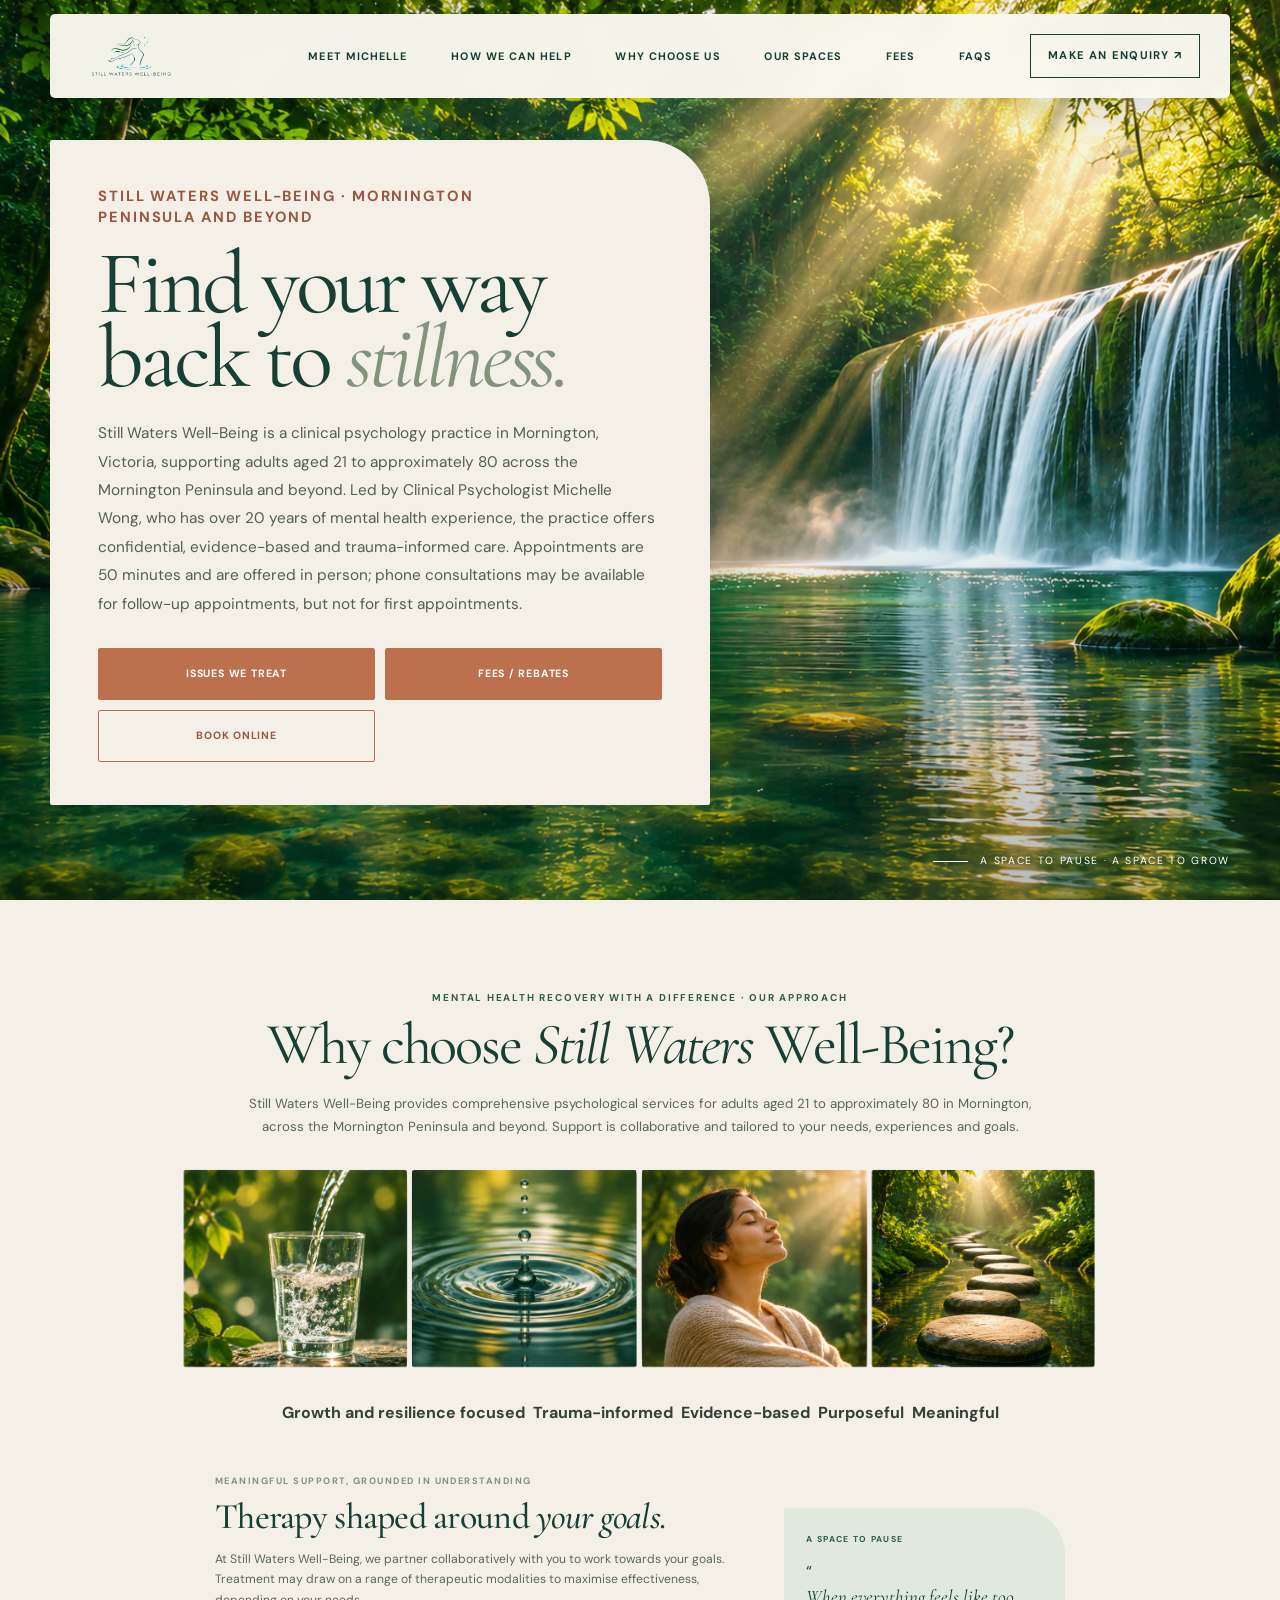
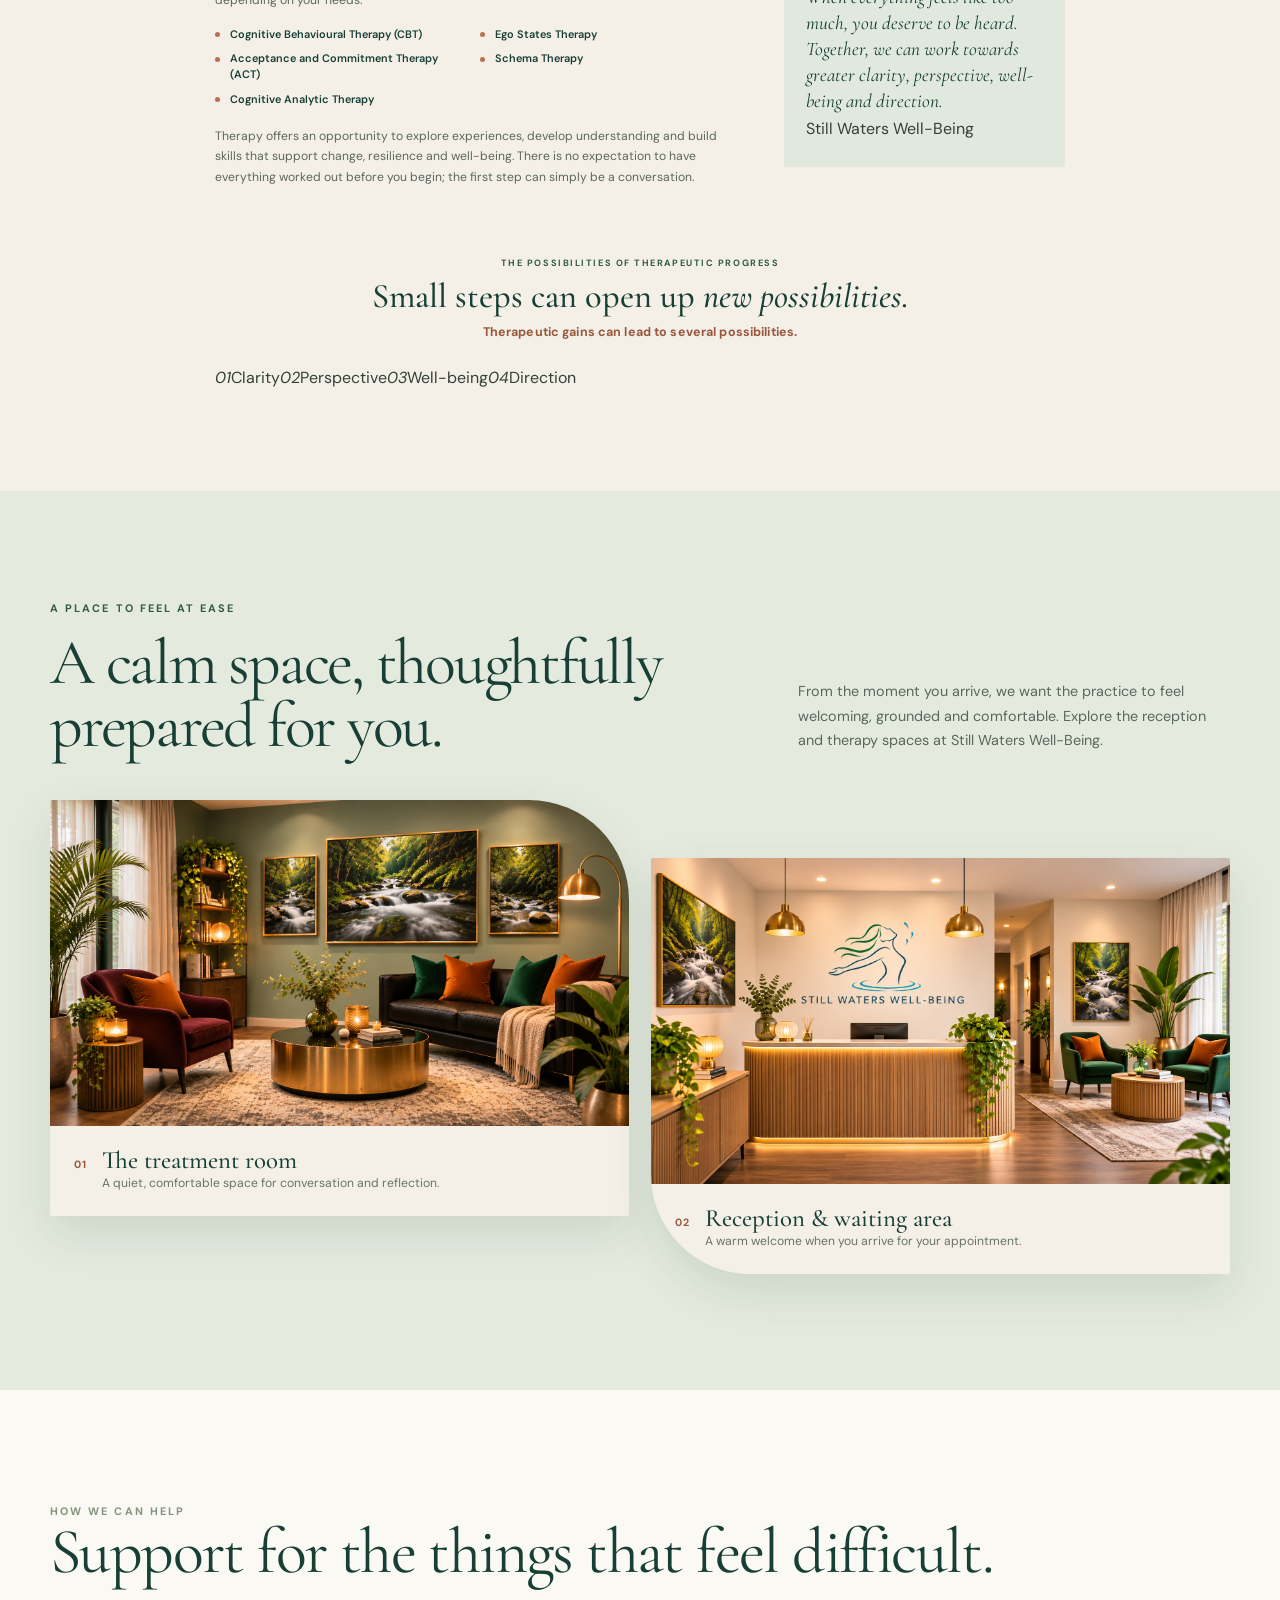
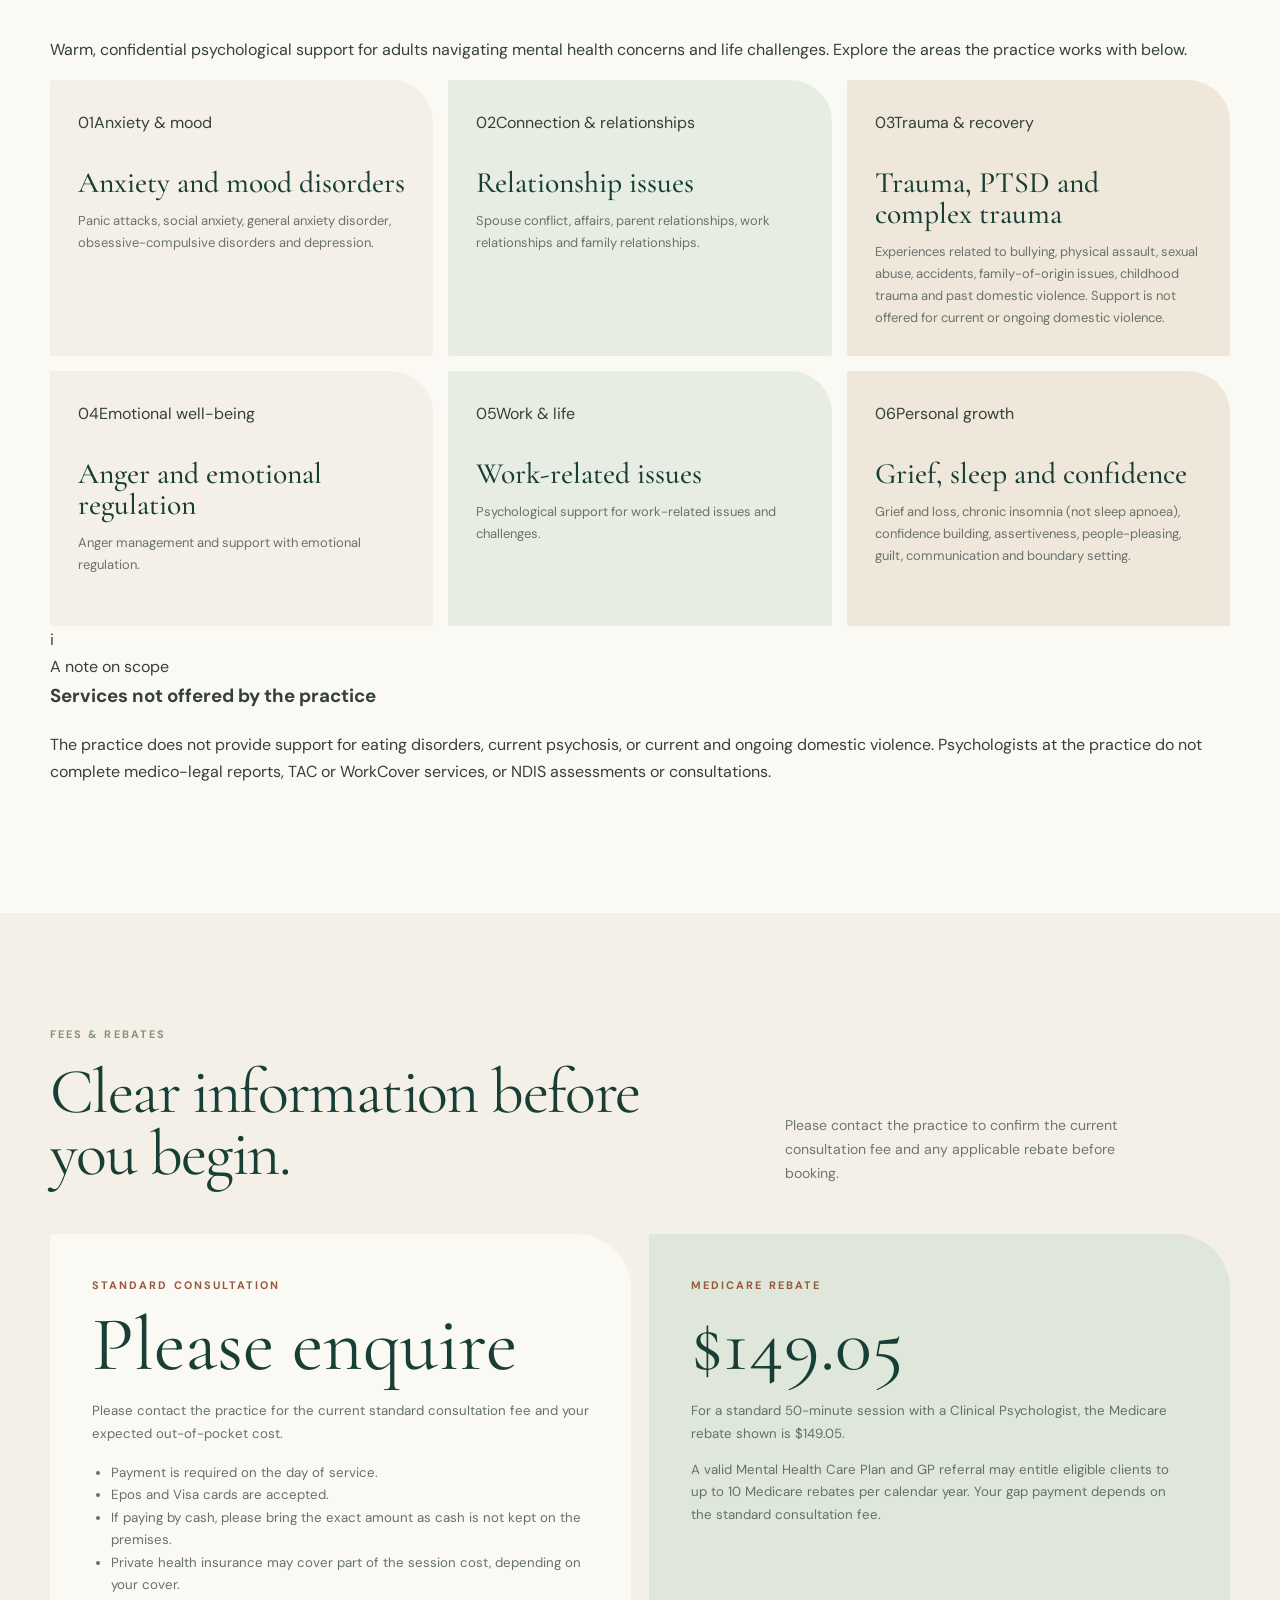
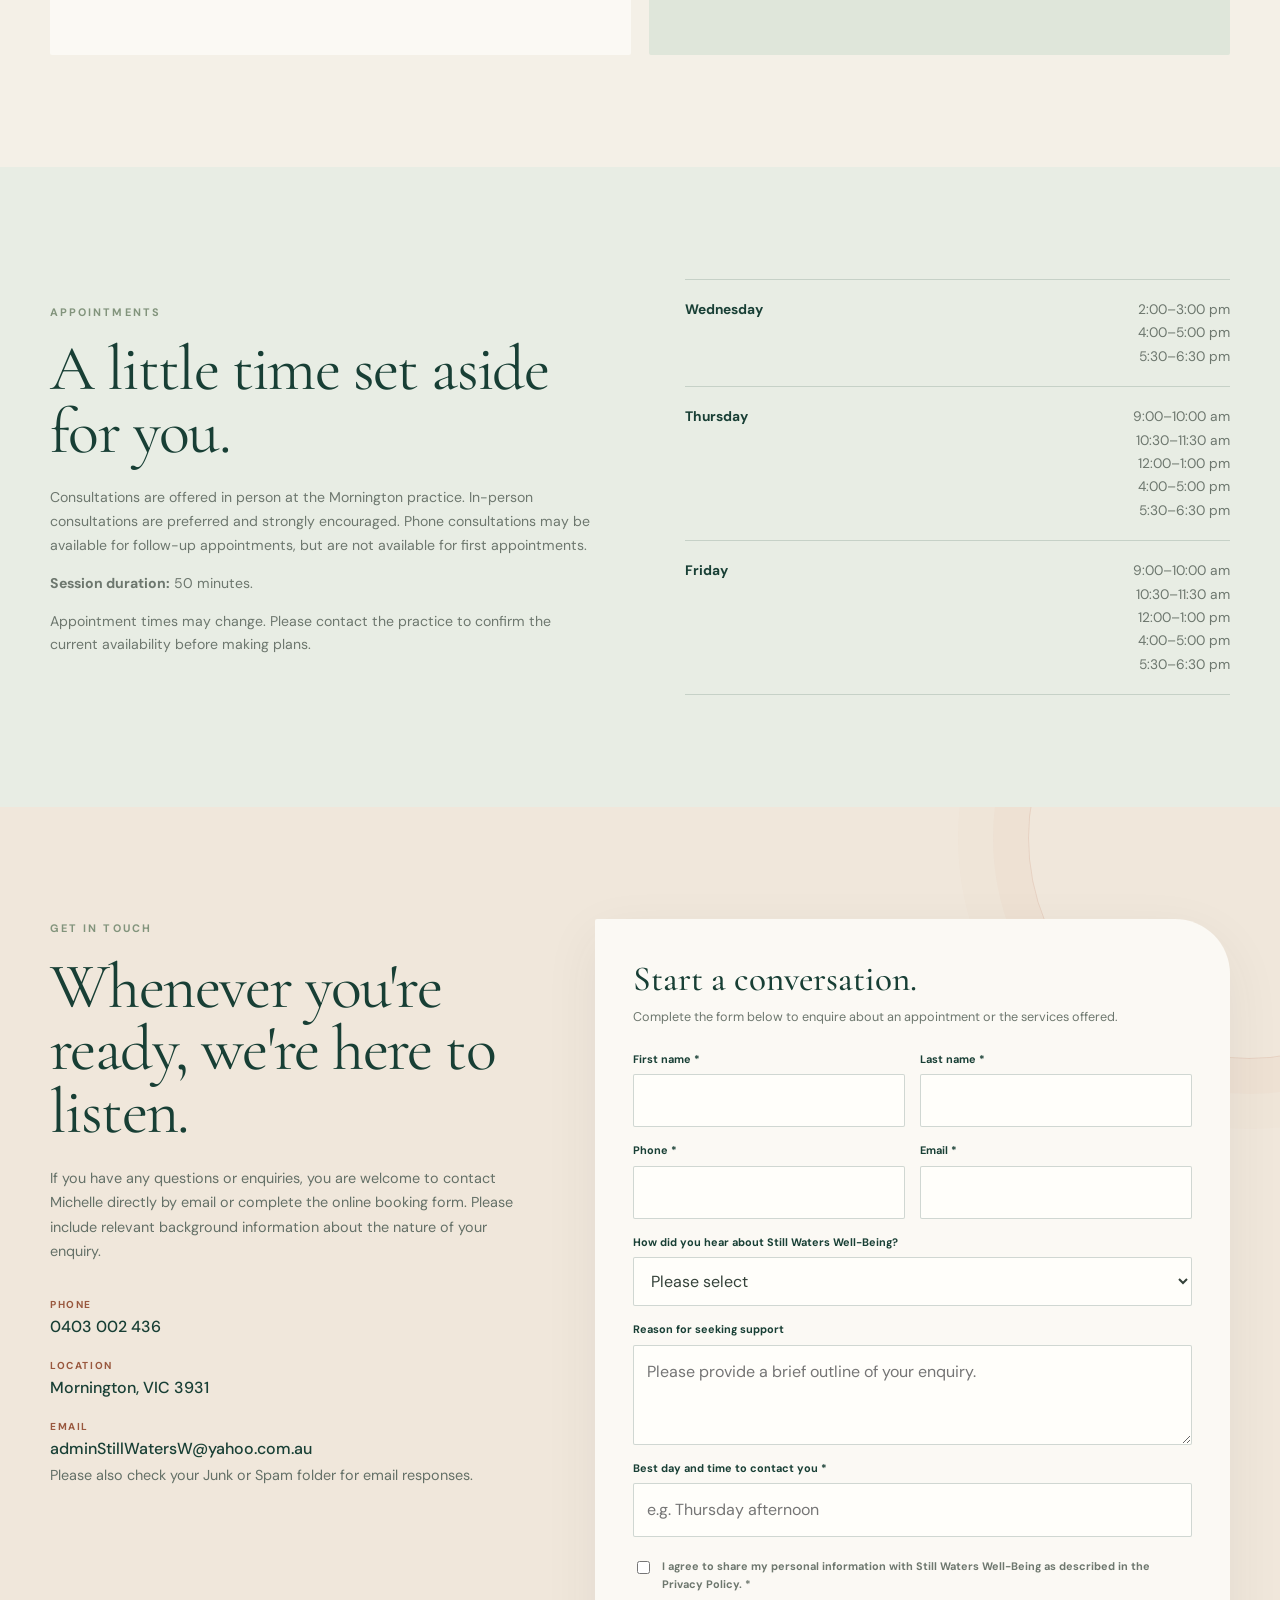
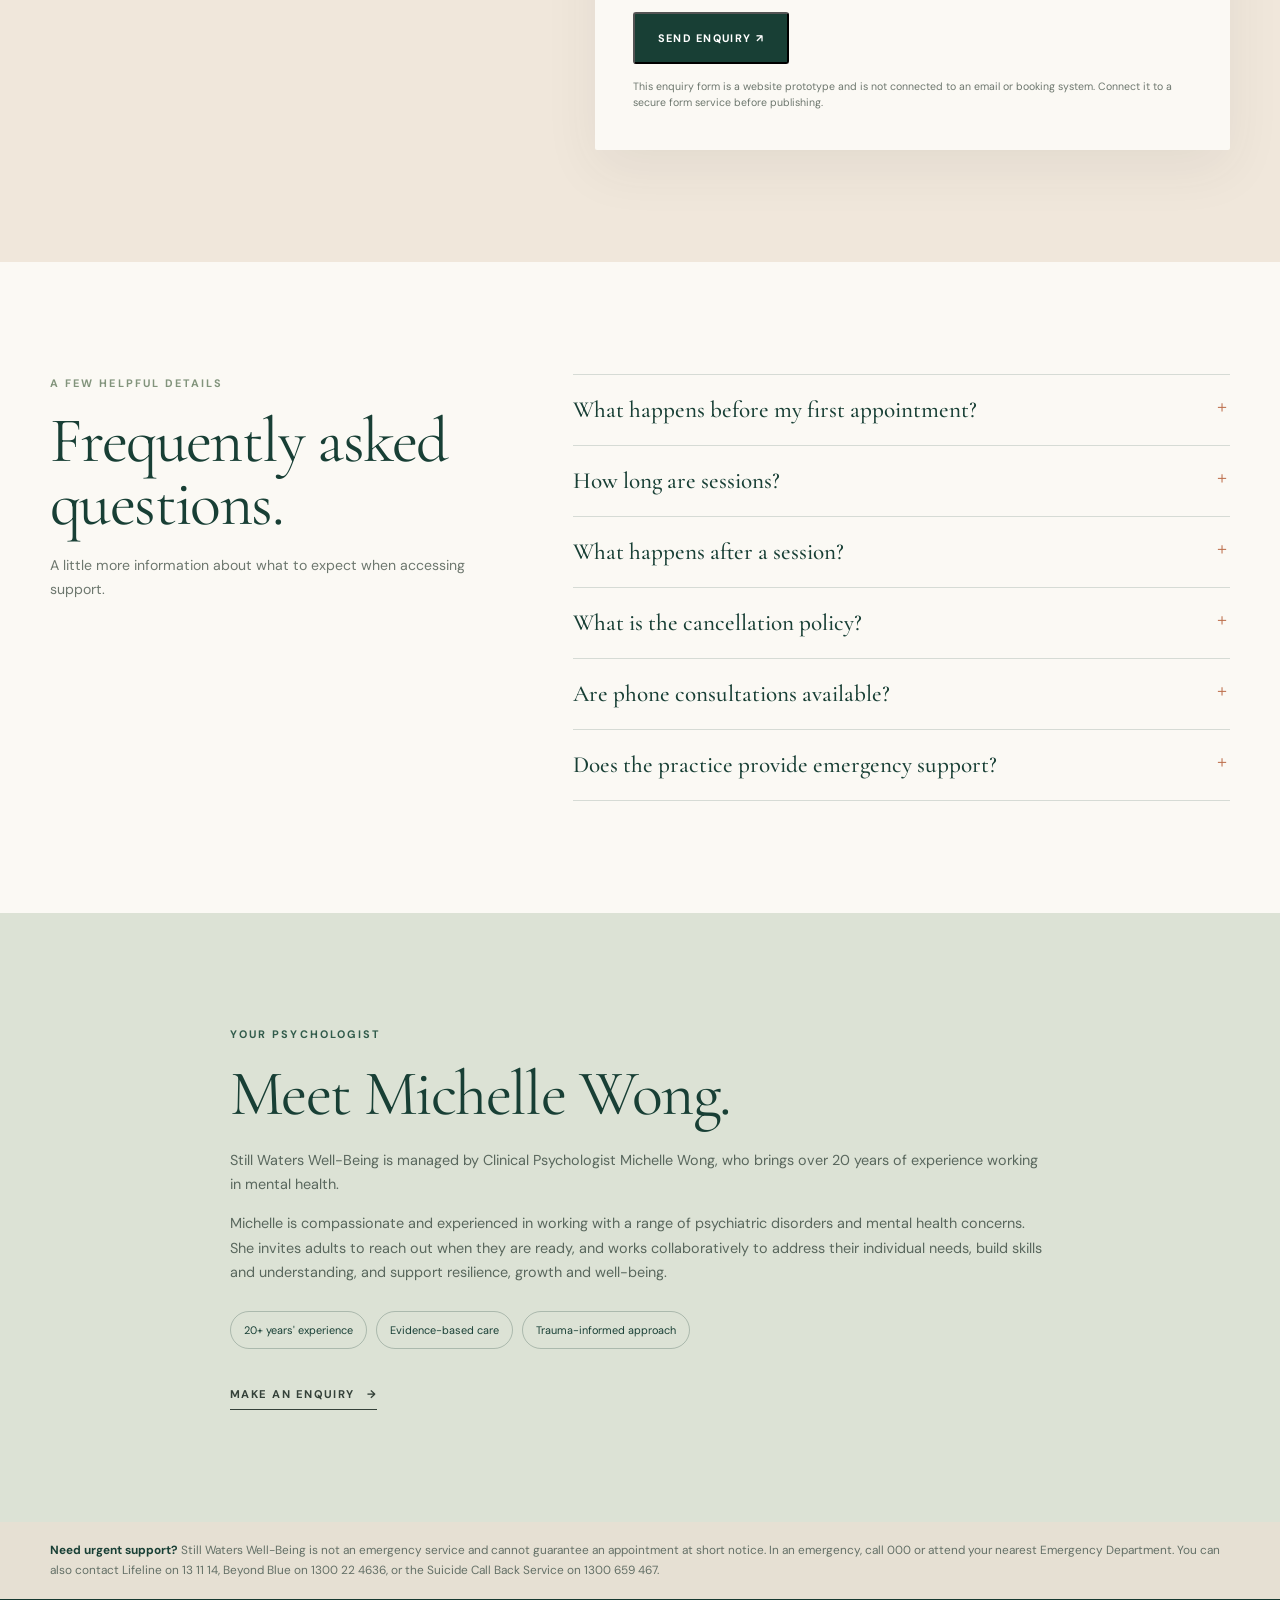
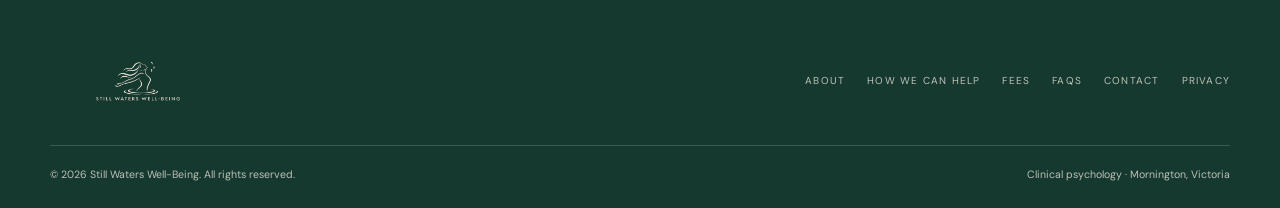
==== commit 23ea6d63: "Update index.html" ====
--- a/index.html
+++ b/index.html
@@ -4,7 +4,7 @@
   <meta charset="UTF-8">
   <meta name="viewport" content="width=device-width, initial-scale=1">
   <meta name="theme-color" content="#f4f0e7">
-  <meta name="description" content="Still Waters Well-Being is a clinical psychology practice in Mornington, supporting adults aged 21 to approximately 80 across the Mornington Peninsula and beyond.">
+  <meta name="description" content="Still Waters Well-Being offers compassionate, confidential, evidence-based psychological support in Mornington and the Mornington Peninsula.">
   <title>Still Waters Well-Being | Find your way back to stillness</title>
   <link rel="preconnect" href="https://fonts.googleapis.com">
   <link rel="preconnect" href="https://fonts.gstatic.com" crossorigin>
@@ -17,22 +17,21 @@
     <div class="wrap nav-inner">
       <a class="brand" href="#home" aria-label="Still Waters Well-Being home"><img src="assets/still-waters-logo.png" alt="Still Waters Well-Being"></a>
       <div class="nav-links" id="navLinks">
-        <a href="#about">Meet Michelle</a><a href="#support">How we can help</a><a href="#approach">Why choose us</a><a href="#practice-spaces">Our spaces</a><a href="#fees">Fees</a><a href="#faqs">FAQs</a>
-      </div>
-      <a class="nav-cta" href="#contact">Make an enquiry </a>
+        <a href="#about">Meet Michelle</a><a href="#support">How we can help</a><a href="#why-choose">Why choose us</a><a href="#practice-spaces">Our spaces</a><a href="#fees">Fees</a><a href="#faqs">FAQs</a>
+      </div>
+      <a class="nav-cta" href="#contact">Make an enquiry ↗</a>
       <button class="menu-toggle" id="menuToggle" aria-label="Open navigation" aria-expanded="false">Menu</button>
     </div>
   </nav>
   <div class="wrap hero-content">
     <div class="hero-card">
-      <img class="hero-card-logo" src="assets/still-waters-logo-transparent.png" alt="Still Waters Well-Being logo">
-      <div class="hero-location">Still Waters Well-Being · Mornington Peninsula and beyond</div>
+      <p class="hero-location">Still Waters Well-Being · Mornington Peninsula and beyond</p>
       <h1>Find your way<br>back to <em>stillness.</em></h1>
       <p class="hero-intro">Still Waters Well-Being is a clinical psychology practice in Mornington, Victoria, supporting adults aged 21 to approximately 80 across the Mornington Peninsula and beyond. Led by Clinical Psychologist Michelle Wong, who has over 20 years of mental health experience, the practice offers confidential, evidence-based and trauma-informed care. Appointments are 50 minutes and are offered in person; phone consultations may be available for follow-up appointments, but not for first appointments.</p>
       <div class="hero-quick-actions" aria-label="Quick links">
-        <a class="hero-quick-button" href="#support">Issues We Treat <span aria-hidden="true"></span></a>
-        <a class="hero-quick-button" href="#fees">Fees / Rebates <span aria-hidden="true"></span></a>
-        <a class="hero-quick-button hero-quick-button-secondary" href="#contact">Book Online <span aria-hidden="true"></span></a>
+        <a class="hero-quick-button" href="#support">Issues We Treat</a>
+        <a class="hero-quick-button" href="#fees">Fees / Rebates</a>
+        <a class="hero-quick-button hero-quick-button-secondary" href="#contact">Book Online</a>
       </div>
     </div>
   </div>
@@ -41,27 +40,31 @@
 
 <main>
 
-  <section class="why-section" id="approach" aria-labelledby="why-title">
+  <section class="why-section" id="why-choose" aria-labelledby="why-title">
     <div class="wrap why-wrap">
       <div class="why-heading reveal">
-        <div class="eyebrow">Mental health recovery with a difference · Our approach</div>
-        <h2 id="why-title">Why choose Still Waters Well-Being?</h2>
-        <p>When anxiety, low mood, relationship difficulties or past experiences begin to affect everyday life, finding the right support can make a difference. Still Waters Well-Being provides comprehensive psychological services for adults aged 21 to approximately 80, in Mornington and across the Mornington Peninsula and beyond.</p>
-      </div>
-
-      <div class="why-principles reveal" aria-label="Our practice values">
-        <span>Growth and resilience focused</span>
-        <span>Trauma-informed</span>
-        <span>Evidence-based</span>
-        <span>Purposeful</span>
-        <span>Meaningful</span>
-      </div>
-
+        <div class="why-heading-main">
+          <div class="eyebrow">Mental health recovery with a difference · Our approach</div>
+          <h2 id="why-title">Why choose <em>Still Waters</em> Well-Being?</h2>
+        </div>
+        <p>Still Waters Well-Being provides comprehensive psychological services for adults aged 21 to approximately 80 in Mornington, across the Mornington Peninsula and beyond. Support is collaborative and tailored to your needs, experiences and goals.</p>
+      </div>
+      <div class="why-photo-strip reveal">
+        <img src="assets/serene-wellness-collage.png"
+             alt="A glass being filled with water, ripples across still water, a woman pausing in the sunlight, and a peaceful stepping-stone path through a green forest">
+      </div>
+      <div class="why-principles" aria-label="Practice principles">
+        <div class="why-principle"><strong>Growth and resilience focused</strong></div>
+        <div class="why-principle"><strong>Trauma-informed</strong></div>
+        <div class="why-principle"><strong>Evidence-based</strong></div>
+        <div class="why-principle"><strong>Purposeful</strong></div>
+        <div class="why-principle"><strong>Meaningful</strong></div>
+      </div>
       <div class="why-details">
         <div class="why-detail-copy reveal">
           <div class="eyebrow">Meaningful support, grounded in understanding</div>
-          <h3>Therapy shaped around your goals.</h3>
-          <p>At Still Waters Well-Being, we will partner collaboratively with you to understand your needs and work towards your goals. Treatment may draw on a range of therapeutic modalities to maximise effectiveness, including:</p>
+          <h3>Therapy shaped around <em>your goals.</em></h3>
+          <p>At Still Waters Well-Being, we partner collaboratively with you to work towards your goals. Treatment may draw on a range of therapeutic modalities to maximise effectiveness, depending on your needs.</p>
           <ul class="therapy-list">
             <li>Cognitive Behavioural Therapy (CBT)</li>
             <li>Ego States Therapy</li>
@@ -73,23 +76,23 @@
         </div>
         <aside class="why-note reveal">
           <span class="why-note-mark">A space to pause</span>
-          <p>When everything feels like too much, you deserve to be heard. Together, we can work towards greater clarity, perspective, emotional well-being and direction.</p>
+          <span class="why-note-ornament" aria-hidden="true">“</span>
+          <p>When everything feels like too much, you deserve to be heard. Together, we can work towards greater clarity, perspective, well-being and direction.</p>
+          <span class="why-note-signoff">Still Waters Well-Being</span>
         </aside>
       </div>
-
       <div class="outcomes reveal">
         <div class="outcomes-heading">
           <div class="eyebrow">The possibilities of therapeutic progress</div>
-          <h3>Therapeutic gains can lead to several possibilities.</h3>
-          <p>Clarity, Perspective, Well-being and Direction</p>
-        </div>
-        <figure class="outcomes-image">
-          <img src="assets/serene-wellness-collage.png" alt="Four calming images representing well-being: clear water being poured into a glass, a water droplet creating ripples, a woman pausing in the sunlight, and stepping stones through a green forest stream" loading="lazy" width="2048" height="467">
-        </figure>
-      </div>
-    </div>
-  </section>
-
+          <h3>Small steps can open up <em>new possibilities.</em></h3>
+          <p>Therapeutic gains can lead to several possibilities.</p>
+        </div>
+        <div class="outcome-words" aria-label="Therapeutic outcomes">
+          <span><i>01</i>Clarity</span><span><i>02</i>Perspective</span><span><i>03</i>Well-being</span><span><i>04</i>Direction</span>
+        </div>
+      </div>
+    </div>
+  </section>
 
   <section class="practice-spaces" id="practice-spaces" aria-labelledby="practice-spaces-title">
     <div class="wrap">
@@ -110,48 +113,89 @@
     </div>
   </section>
 
-  <section class="section support" id="support">
-    <div class="wrap">
-      <div class="section-top reveal"><div><div class="eyebrow">How we can help</div><h2>Support for the things that feel difficult.</h2></div><p>Everyone arrives with a different story. Support is shaped around your experiences, needs and goals.</p></div>
+  <section class="section support" id="support" aria-labelledby="support-title">
+    <div class="wrap support-wrap">
+      <div class="support-heading reveal">
+        <div>
+          <div class="eyebrow">How we can help</div>
+          <h2 id="support-title">Support for the things that feel difficult.</h2>
+        </div>
+        <p>Warm, confidential psychological support for adults navigating mental health concerns and life challenges. Explore the areas the practice works with below.</p>
+      </div>
+
       <div class="support-grid">
-        <article class="support-card reveal"><span class="number">01 / ANXIETY &amp; MOOD</span><h3>Anxiety &amp; mood concerns</h3><p>Panic attacks, social anxiety, generalised anxiety, obsessive-compulsive difficulties and depression.</p></article>
-        <article class="support-card reveal"><span class="number">02 / RELATIONSHIPS</span><h3>Relationships</h3><p>Spouse and partner conflict, affairs, family and parenting relationships, and work-related relationships.</p></article>
-        <article class="support-card reveal"><span class="number">03 / TRAUMA</span><h3>Trauma &amp; recovery</h3><p>Traumas related to bullying, physical assault, sexual abuse, accidents, family-of-origin issues, childhood trauma, past domestic violence, PTSD and complex trauma. Current and ongoing domestic violence is outside the practice's scope.</p></article>
-        <article class="support-card reveal"><span class="number">04 / EMOTIONAL WELL-BEING</span><h3>Emotional regulation</h3><p>Anger management and emotional regulation issues.</p></article>
-        <article class="support-card reveal"><span class="number">05 / LIFE &amp; WORK</span><h3>Work-related concerns</h3><p>Work-related issues and challenges.</p></article>
-        <article class="support-card reveal"><span class="number">06 / PERSONAL GROWTH</span><h3>Confidence &amp; boundaries</h3><p>Grief and loss, chronic insomnia, confidence building, assertiveness, people-pleasing, guilt, communication and boundary setting.</p></article>
-      </div>
-      <div class="support-note reveal"><strong>Areas not covered:</strong> Eating disorders, current psychosis and current or ongoing domestic violence. The practice does not complete medico-legal reports, TAC or WorkCover reports or consultations, or NDIS assessments or consultations.</div>
-    </div>
-  </section>
-
+        <article class="support-card reveal">
+          <div class="support-card-top"><span class="support-index">01</span><span class="support-kicker">Anxiety &amp; mood</span></div>
+          <h3>Anxiety and mood disorders</h3>
+          <p>Panic attacks, social anxiety, general anxiety disorder, obsessive-compulsive disorders and depression.</p>
+        </article>
+
+        <article class="support-card reveal">
+          <div class="support-card-top"><span class="support-index">02</span><span class="support-kicker">Connection &amp; relationships</span></div>
+          <h3>Relationship issues</h3>
+          <p>Spouse conflict, affairs, parent relationships, work relationships and family relationships.</p>
+        </article>
+
+        <article class="support-card reveal">
+          <div class="support-card-top"><span class="support-index">03</span><span class="support-kicker">Trauma &amp; recovery</span></div>
+          <h3>Trauma, PTSD and complex trauma</h3>
+          <p>Experiences related to bullying, physical assault, sexual abuse, accidents, family-of-origin issues, childhood trauma and past domestic violence. Support is not offered for current or ongoing domestic violence.</p>
+        </article>
+
+        <article class="support-card reveal">
+          <div class="support-card-top"><span class="support-index">04</span><span class="support-kicker">Emotional well-being</span></div>
+          <h3>Anger and emotional regulation</h3>
+          <p>Anger management and support with emotional regulation.</p>
+        </article>
+
+        <article class="support-card reveal">
+          <div class="support-card-top"><span class="support-index">05</span><span class="support-kicker">Work &amp; life</span></div>
+          <h3>Work-related issues</h3>
+          <p>Psychological support for work-related issues and challenges.</p>
+        </article>
+
+        <article class="support-card reveal">
+          <div class="support-card-top"><span class="support-index">06</span><span class="support-kicker">Personal growth</span></div>
+          <h3>Grief, sleep and confidence</h3>
+          <p>Grief and loss, chronic insomnia (not sleep apnoea), confidence building, assertiveness, people-pleasing, guilt, communication and boundary setting.</p>
+        </article>
+      </div>
+
+      <aside class="support-scope reveal" aria-label="Services outside the practice's scope">
+        <div class="support-scope-mark" aria-hidden="true">i</div>
+        <div class="support-scope-copy">
+          <span class="support-scope-label">A note on scope</span>
+          <h3>Services not offered by the practice</h3>
+          <p>The practice does not provide support for eating disorders, current psychosis, or current and ongoing domestic violence. Psychologists at the practice do not complete medico-legal reports, TAC or WorkCover services, or NDIS assessments or consultations.</p>
+        </div>
+      </aside>
+    </div>
+  </section>
 
   <section class="section fees" id="fees">
     <div class="wrap">
-      <div class="section-top reveal"><div><div class="eyebrow">Fees &amp; rebates</div><h2>Clear information before you begin.</h2></div><p>We want you to understand the practical details of accessing support before your first appointment.</p></div>
+      <div class="section-top reveal"><div><div class="eyebrow">Fees &amp; rebates</div><h2>Clear information before you begin.</h2></div><p>Please contact the practice to confirm the current consultation fee and any applicable rebate before booking.</p></div>
       <div class="fees-grid">
-        <div class="fee-panel reveal"><div class="eyebrow">Standard consultation</div><div class="fee-price">$249</div><p>The standard consultation fee for private and Medicare-referred appointments is $249.</p><ul><li>Payment is required on the day of service.</li><li>EFTPOS, Visa card and cash are accepted.</li><li>Private health insurance may cover part of the session cost, depending on your cover.</li></ul></div>
-        <div class="fee-panel dark reveal"><div class="eyebrow">Medicare rebates</div><div class="fee-price">$149.05*</div><p>A valid Mental Health Treatment Plan and GP referral entitle eligible clients to up to 10 Medicare rebates per calendar year.</p><p>The Medicare rebate listed for a standard 50-minute session with a Clinical Psychologist is $149.05. The approximate gap fee is $90.</p></div>
-      </div>
-    </div>
-  </section>
-
-  <section class="section availability">
+        <div class="fee-panel reveal"><div class="eyebrow">Standard consultation</div><div class="fee-price fee-enquire">Please enquire</div><p>Please contact the practice for the current standard consultation fee and your expected out-of-pocket cost.</p><ul><li>Payment is required on the day of service.</li><li>Epos and Visa cards are accepted.</li><li>If paying by cash, please bring the exact amount as cash is not kept on the premises.</li><li>Private health insurance may cover part of the session cost, depending on your cover.</li></ul></div>
+        <div class="fee-panel dark reveal"><div class="eyebrow">Medicare rebate</div><div class="fee-price">$149.05</div><p>For a standard 50-minute session with a Clinical Psychologist, the Medicare rebate shown is $149.05.</p><p>A valid Mental Health Care Plan and GP referral may entitle eligible clients to up to 10 Medicare rebates per calendar year. Your gap payment depends on the standard consultation fee.</p></div>
+      </div>
+    </div>
+  </section>
+
+  <section class="section availability" id="availability">
     <div class="wrap availability-grid">
-      <div class="reveal"><div class="eyebrow">Appointments</div><h2>A little time set aside for you.</h2><p>Consultations are offered in person at the Mornington practice. In-person consultations are preferred and strongly encouraged. Phone consultations may be available for follow-up appointments, but are not offered for first appointments.</p><p><strong>Session duration:</strong> 50 minutes.</p></div>
-      <div class="reveal"><div class="hours">
-        <div class="hour-row"><strong>Wednesday</strong><span>12:00 pm – 6:00 pm</span></div>
-        <div class="hour-row"><strong>Thursday</strong><span>10:00 am – 6:00 pm</span></div>
-        <div class="hour-row"><strong>Friday</strong><span>10:00 am – 4:00 pm</span></div>
-      </div><p class="hours-note">These are the usual operating days and hours and may change. Please enquire to confirm availability.</p></div>
-    </div>
-  </section>
-
-
-
-  <section class="section contact" id="contact">
+      <div class="reveal"><div class="eyebrow">Appointments</div><h2>A little time set aside for you.</h2><p>Consultations are offered in person at the Mornington practice. In-person consultations are preferred and strongly encouraged. Phone consultations may be available for follow-up appointments, but are not available for first appointments.</p><p><strong>Session duration:</strong> 50 minutes.</p><p>Appointment times may change. Please contact the practice to confirm the current availability before making plans.</p></div>
+      <div class="reveal"><div class="hours appointment-slots">
+        <div class="hour-row"><strong>Wednesday</strong><span>2:00–3:00 pm<br>4:00–5:00 pm<br>5:30–6:30 pm</span></div>
+        <div class="hour-row"><strong>Thursday</strong><span>9:00–10:00 am<br>10:30–11:30 am<br>12:00–1:00 pm<br>4:00–5:00 pm<br>5:30–6:30 pm</span></div>
+        <div class="hour-row"><strong>Friday</strong><span>9:00–10:00 am<br>10:30–11:30 am<br>12:00–1:00 pm<br>4:00–5:00 pm<br>5:30–6:30 pm</span></div>
+      </div></div>
+    </div>
+  </section>
+
+    <section class="section contact" id="contact">
     <div class="wrap contact-grid">
-      <div class="contact-copy reveal"><div class="eyebrow">Get in touch</div><h2>Whenever you're ready, we're here to listen.</h2><p>If you have any questions or enquiries, you are welcome to contact Michelle directly by email or complete the online booking form. Michelle will get back to you within two business days. Please include relevant background information about the nature of your enquiry.</p>
+      <div class="contact-copy reveal"><div class="eyebrow">Get in touch</div><h2>Whenever you're ready, we're here to listen.</h2><p>If you have any questions or enquiries, you are welcome to contact Michelle directly by email or complete the online booking form. Please include relevant background information about the nature of your enquiry.</p>
         <div class="contact-details">
           <div class="contact-detail"><span>Phone</span><strong><a href="tel:0403002436">0403 002 436</a></strong></div>
           <div class="contact-detail"><span>Location</span><strong>Mornington, VIC 3931</strong></div>
@@ -171,46 +215,44 @@
           <div class="field full"><label for="contactTime">Best day and time to contact you *</label><input id="contactTime" name="contactTime" required placeholder="e.g. Thursday afternoon"></div>
         </div>
         <label class="consent"><input type="checkbox" required><span>I agree to share my personal information with Still Waters Well-Being as described in the Privacy Policy. *</span></label>
-        <button class="btn btn-forest" type="submit">Send enquiry </button>
+        <button class="btn btn-forest" type="submit">Send enquiry ↗</button>
         <p class="form-disclaimer">This enquiry form is a website prototype and is not connected to an email or booking system. Connect it to a secure form service before publishing.</p>
       </form>
     </div>
   </section>
 
-
-  <section class="section faq" id="faqs">
+    <section class="section faq" id="faqs">
     <div class="wrap faq-grid">
       <div class="faq-intro reveal"><div class="eyebrow">A few helpful details</div><h2>Frequently asked questions.</h2><p>A little more information about what to expect when accessing support.</p></div>
       <div class="faq-list reveal">
         <details><summary>What happens before my first appointment?</summary><p>Before services commence, you will be asked to complete an online intake form. This form collects personal information such as your contact details and relevant background information. It also outlines the practice's service policies for your review and consent.</p></details>
         <details><summary>How long are sessions?</summary><p>Sessions are 50 minutes, allowing time for therapeutic exploration and guidance tailored to your needs.</p></details>
         <details><summary>What happens after a session?</summary><p>Following your session, your clinician allocates an additional 10–30 minutes to administrative responsibilities, including completing detailed session notes. For clients with a GP Mental Health Treatment Plan and GP referral, periodic updates to the referring GP may also be completed to support continuity of care.</p></details>
-        <details><summary>What is the cancellation policy?</summary><p>Please provide at least two business days' notice (Monday to Friday) for appointment changes or cancellations. Late cancellations or non-attendance incur 100% of the scheduled fee. To make changes or cancel an appointment, please email adminStillWatersW@yahoo.com.au or leave an SMS message on 0403 002 436.</p></details>
-        <details><summary>Are phone or telehealth appointments available?</summary><p>Phone consultations may be available for follow-up appointments, but are not offered for first appointments. In-person consultations at the Mornington practice are preferred and strongly encouraged.</p></details>
+        <details><summary>What is the cancellation policy?</summary><p>Please provide at least two business days’ notice (Monday to Friday) for appointment changes or cancellations. Late cancellations or non-attendance incur 100% of the scheduled fee. To make changes or cancel, email adminStillWatersW@yahoo.com.au or leave an SMS message on 0403 002 436.</p></details>
+        <details><summary>Are phone consultations available?</summary><p>Phone consultations may be available for follow-up appointments, but are not offered for first appointments. In-person consultations at the Mornington practice are preferred and strongly encouraged.</p></details>
         <details><summary>Does the practice provide emergency support?</summary><p>No. Still Waters Well-Being is not an emergency service and cannot guarantee an appointment at short notice. If you need immediate help, contact emergency services or attend your nearest hospital emergency department. Support contacts are listed below.</p></details>
       </div>
     </div>
   </section>
+
 
 
   <section class="section about" id="about">
     <div class="wrap about-grid about-text-only">
       <div class="about-copy reveal">
-        <div class="eyebrow">A little about your psychologist</div><h2>Meet Michelle Wong.</h2>
+        <div class="eyebrow">Your psychologist</div><h2>Meet Michelle Wong.</h2>
         <p>Still Waters Well-Being is managed by Clinical Psychologist Michelle Wong, who brings over 20 years of experience working in mental health.</p>
-        <p>Michelle is compassionate and experienced in working with a range of psychological and mental health concerns. She welcomes adults seeking a thoughtful, confidential and collaborative space to work through life's challenges.</p>
+        <p>Michelle is compassionate and experienced in working with a range of psychiatric disorders and mental health concerns. She invites adults to reach out when they are ready, and works collaboratively to address their individual needs, build skills and understanding, and support resilience, growth and well-being.</p>
         <div class="facts"><span class="fact">20+ years' experience</span><span class="fact">Evidence-based care</span><span class="fact">Trauma-informed approach</span></div>
         <a class="underlink" href="#contact">Make an enquiry <span>→</span></a>
       </div>
     </div>
   </section>
-
-
 </main>
 
 <aside class="emergency"><div class="wrap"><strong>Need urgent support?</strong> Still Waters Well-Being is not an emergency service and cannot guarantee an appointment at short notice. In an emergency, call 000 or attend your nearest Emergency Department. You can also contact Lifeline on 13 11 14, Beyond Blue on 1300 22 4636, or the Suicide Call Back Service on 1300 659 467.</div></aside>
 <footer class="footer"><div class="wrap">
-  <div class="footer-top"><a class="brand" href="#home"><img src="assets/still-waters-logo-beige.png" alt="Still Waters Well-Being"></a><div class="footer-links"><a href="#about">Meet Michelle</a><a href="#support">How we can help</a><a href="#fees">Fees</a><a href="#faqs">FAQs</a><a href="#contact">Contact</a><a href="#">Privacy</a></div></div>
+  <div class="footer-top"><a class="brand" href="#home"><img src="assets/still-waters-logo-beige.png" alt="Still Waters Well-Being"></a><div class="footer-links"><a href="#about">About</a><a href="#support">How we can help</a><a href="#fees">Fees</a><a href="#faqs">FAQs</a><a href="#contact">Contact</a><a href="#">Privacy</a></div></div>
   <div class="footer-bottom"><span>© <span id="year"></span> Still Waters Well-Being. All rights reserved.</span><span>Clinical psychology · Mornington, Victoria</span></div>
 </div></footer>
 
--- a/styles.css
+++ b/styles.css
@@ -774,3 +774,248 @@
   max-width: 820px;
   margin: 0 auto;
 }
+
+/* PAGE 2 — refined centred editorial layout matching the supplied reference */
+.why-section {
+  padding: clamp(66px, 7vw, 92px) 0 clamp(76px, 8vw, 100px);
+  background: var(--cream);
+}
+.why-wrap {
+  width: min(920px, calc(100% - 48px));
+  max-width: 920px;
+  margin-inline: auto;
+}
+.why-heading {
+  width: 100%;
+  max-width: 900px;
+  margin: 0 auto 26px;
+  text-align: center;
+}
+.why-heading .eyebrow {
+  margin-bottom: 10px;
+  font-size: .62rem;
+  letter-spacing: .18em;
+}
+.why-heading h2 {
+  max-width: 860px;
+  margin: 0 auto 18px;
+  font-size: clamp(2.35rem, 4.6vw, 3.65rem);
+  line-height: .98;
+  letter-spacing: -.035em;
+  text-align: center;
+}
+.why-heading > p {
+  max-width: 790px;
+  margin: 0 auto;
+  color: #59675d;
+  font-size: .83rem;
+  line-height: 1.75;
+  text-align: center;
+}
+.why-principles {
+  display: flex;
+  justify-content: center;
+  align-items: center;
+  flex-wrap: wrap;
+  gap: 8px;
+  max-width: 850px;
+  margin: 25px auto 48px;
+}
+.why-principles span {
+  display: inline-flex;
+  align-items: center;
+  justify-content: center;
+  min-height: 32px;
+  padding: 7px 13px;
+  border: 1px solid rgba(24,63,53,.28);
+  border-radius: 999px;
+  background: rgba(255,255,255,.38);
+  color: var(--forest);
+  font-size: .57rem;
+  line-height: 1.2;
+  letter-spacing: .045em;
+  font-weight: 700;
+  text-align: center;
+  text-transform: uppercase;
+}
+.why-details {
+  display: grid;
+  grid-template-columns: minmax(0, 1.55fr) minmax(220px, .85fr);
+  gap: clamp(26px, 5vw, 58px);
+  align-items: center;
+  max-width: 850px;
+  margin: 0 auto;
+}
+.why-detail-copy .eyebrow {
+  margin-bottom: 8px;
+  font-size: .58rem;
+  letter-spacing: .16em;
+}
+.why-detail-copy h3 {
+  margin: 0 0 13px;
+  color: var(--forest);
+  font: 500 clamp(1.7rem, 3vw, 2.25rem)/1.05 var(--serif);
+  letter-spacing: -.02em;
+}
+.why-detail-copy p {
+  margin: 0 0 13px;
+  color: #5c675f;
+  font-size: .76rem;
+  line-height: 1.7;
+}
+.therapy-list {
+  display: grid;
+  grid-template-columns: 1fr 1fr;
+  gap: 9px 18px;
+  margin: 16px 0 18px;
+  padding: 0;
+  list-style: none;
+}
+.therapy-list li {
+  position: relative;
+  padding: 0 0 0 15px;
+  color: var(--forest);
+  font-size: .68rem;
+  line-height: 1.45;
+  font-weight: 600;
+}
+.therapy-list li::before {
+  content: "";
+  position: absolute;
+  left: 0;
+  top: .48em;
+  width: 5px;
+  height: 5px;
+  border-radius: 50%;
+  background: var(--terra);
+}
+.why-note {
+  padding: 24px 22px 25px;
+  background: #e1e9df;
+  border-radius: 2px 46px 2px 2px;
+}
+.why-note-mark {
+  display: block;
+  margin-bottom: 12px;
+  color: var(--forest-2);
+  font-size: .54rem;
+  font-weight: 700;
+  letter-spacing: .15em;
+  text-transform: uppercase;
+}
+.why-note p {
+  margin: 0;
+  color: var(--forest);
+  font: italic 1.2rem/1.35 var(--serif);
+}
+.outcomes {
+  max-width: 850px;
+  margin: 55px auto 0;
+}
+.outcomes-heading {
+  max-width: 690px;
+  margin: 0 auto 20px;
+  text-align: center;
+}
+.outcomes-heading .eyebrow {
+  margin-bottom: 7px;
+  color: var(--forest-2);
+  font-size: .57rem;
+  letter-spacing: .17em;
+}
+.outcomes-heading h3 {
+  margin: 0 auto 7px;
+  color: var(--forest);
+  font: 500 clamp(1.65rem, 3vw, 2.15rem)/1.08 var(--serif);
+}
+.outcomes-heading p {
+  margin: 0;
+  color: var(--terra-dark);
+  font-size: .78rem;
+  font-weight: 700;
+  letter-spacing: .01em;
+}
+.outcomes-image {
+  width: min(100%, 760px);
+  margin: 0 auto;
+  overflow: hidden;
+  border-radius: 4px 38px 4px 4px;
+  box-shadow: 0 12px 30px rgba(24,63,53,.13);
+  background: #dce2d5;
+}
+.outcomes-image img {
+  display: block;
+  width: 100%;
+  height: auto;
+  aspect-ratio: 2048 / 467;
+  object-fit: cover;
+}
+@media (max-width: 760px) {
+  .why-section { padding: 58px 0 72px; }
+  .why-wrap { width: min(100% - 36px, 560px); }
+  .why-heading { margin-bottom: 23px; }
+  .why-heading h2 { font-size: clamp(2.05rem, 8vw, 2.8rem); }
+  .why-heading > p { font-size: .78rem; }
+  .why-principles { gap: 7px; margin: 22px auto 36px; }
+  .why-principles span { min-height: 29px; padding: 6px 10px; font-size: .52rem; }
+  .why-details { grid-template-columns: 1fr; gap: 20px; }
+  .why-detail-copy p { font-size: .78rem; }
+  .therapy-list { grid-template-columns: 1fr 1fr; gap: 9px 12px; }
+  .therapy-list li { font-size: .67rem; }
+  .why-note { max-width: 420px; padding: 22px; }
+  .why-note p { font-size: 1.25rem; }
+  .outcomes { margin-top: 42px; }
+  .outcomes-image { border-top-right-radius: 30px; }
+  .outcomes-image img { aspect-ratio: 4 / 1; min-height: 110px; }
+}
+@media (max-width: 420px) {
+  .therapy-list { grid-template-columns: 1fr; }
+  .why-principles span { font-size: .49rem; }
+}
+
+
+/* HERO BRAND MARK — transparent logo blends into the warm cream panel */
+.hero-card {
+  position: relative;
+  background: var(--cream);
+  isolation: isolate;
+}
+.hero-card-logo {
+  position: absolute;
+  z-index: 2;
+  top: 28px;
+  right: 26px;
+  display: block;
+  width: 150px;
+  height: auto;
+  max-width: none;
+  object-fit: contain;
+  background: transparent;
+}
+.hero-location {
+  max-width: calc(100% - 160px);
+}
+@media (max-width: 900px) {
+  .hero-card-logo {
+    top: 24px;
+    right: 20px;
+    width: 132px;
+  }
+  .hero-location {
+    max-width: calc(100% - 145px);
+  }
+}
+@media (max-width: 600px) {
+  .hero-card {
+    padding-top: 118px;
+    background: var(--cream);
+  }
+  .hero-card-logo {
+    top: 18px;
+    right: 18px;
+    width: 112px;
+  }
+  .hero-location {
+    max-width: 100%;
+  }
+}
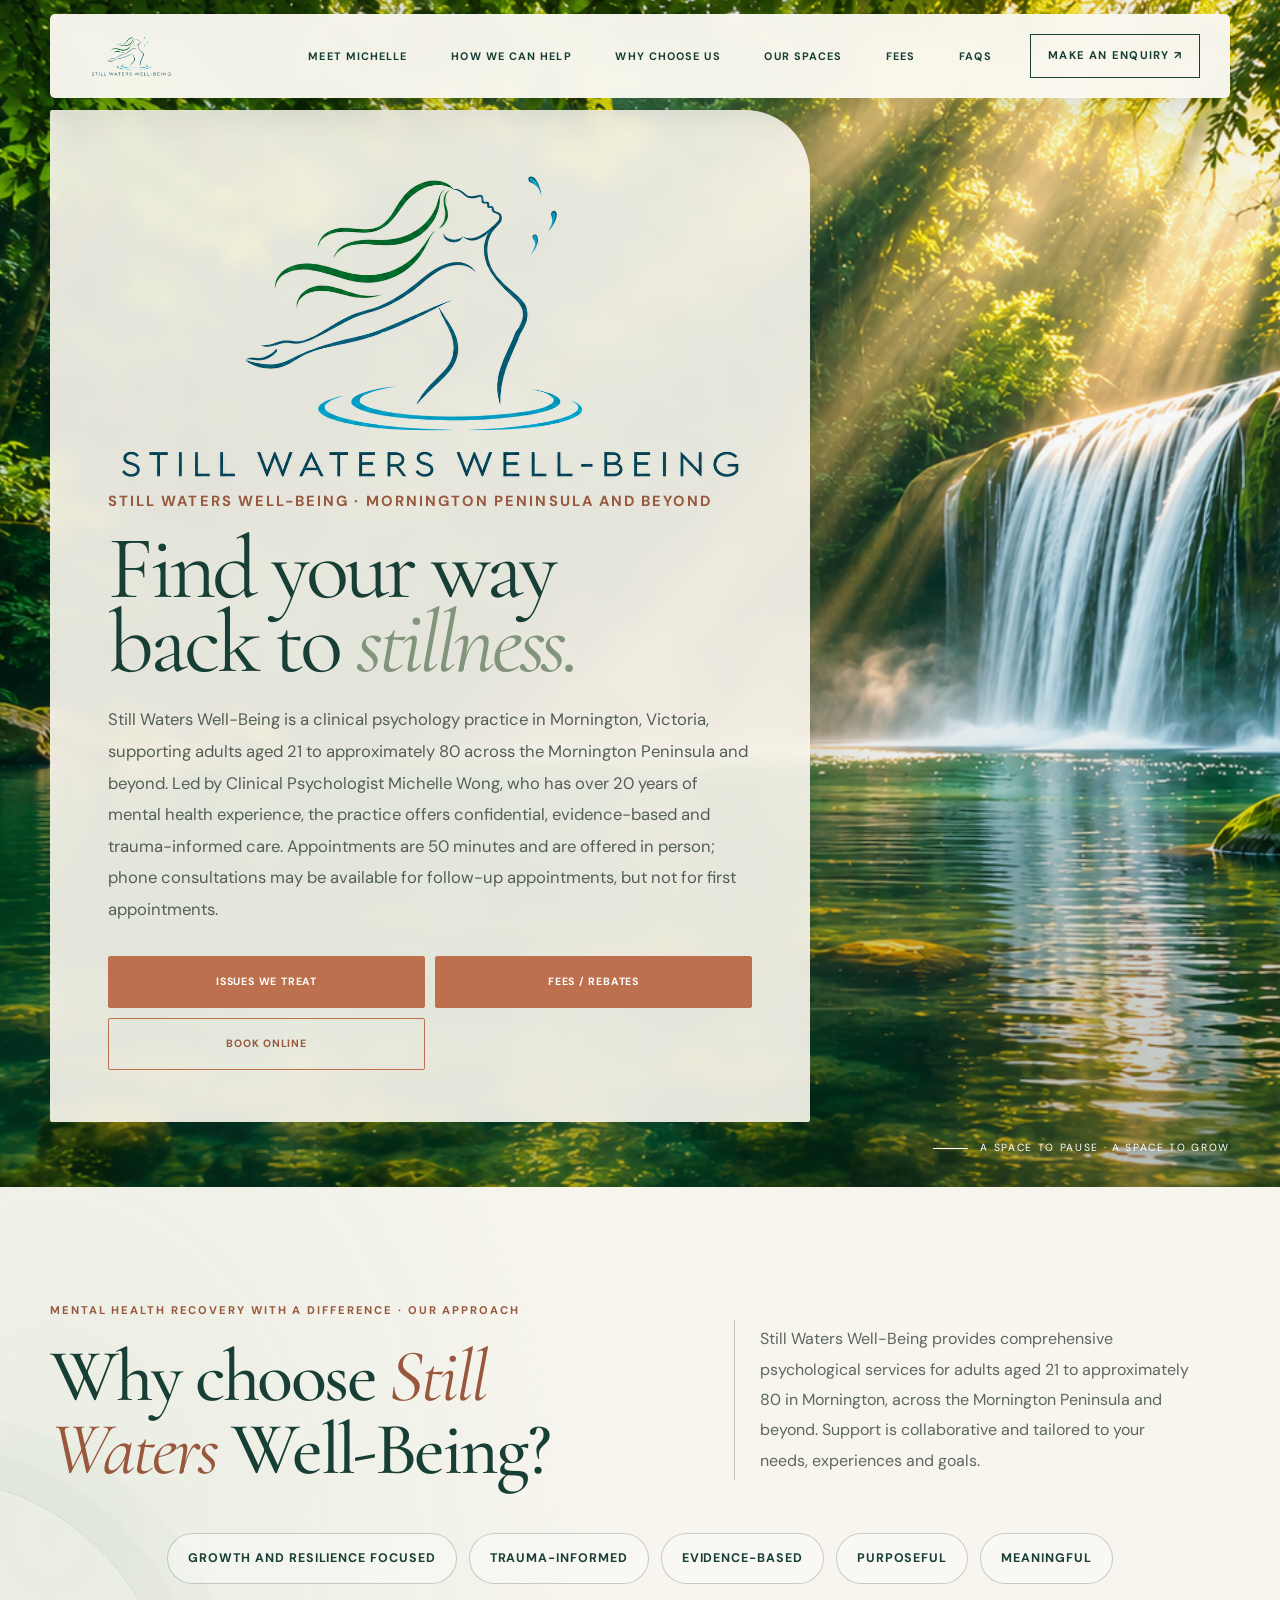
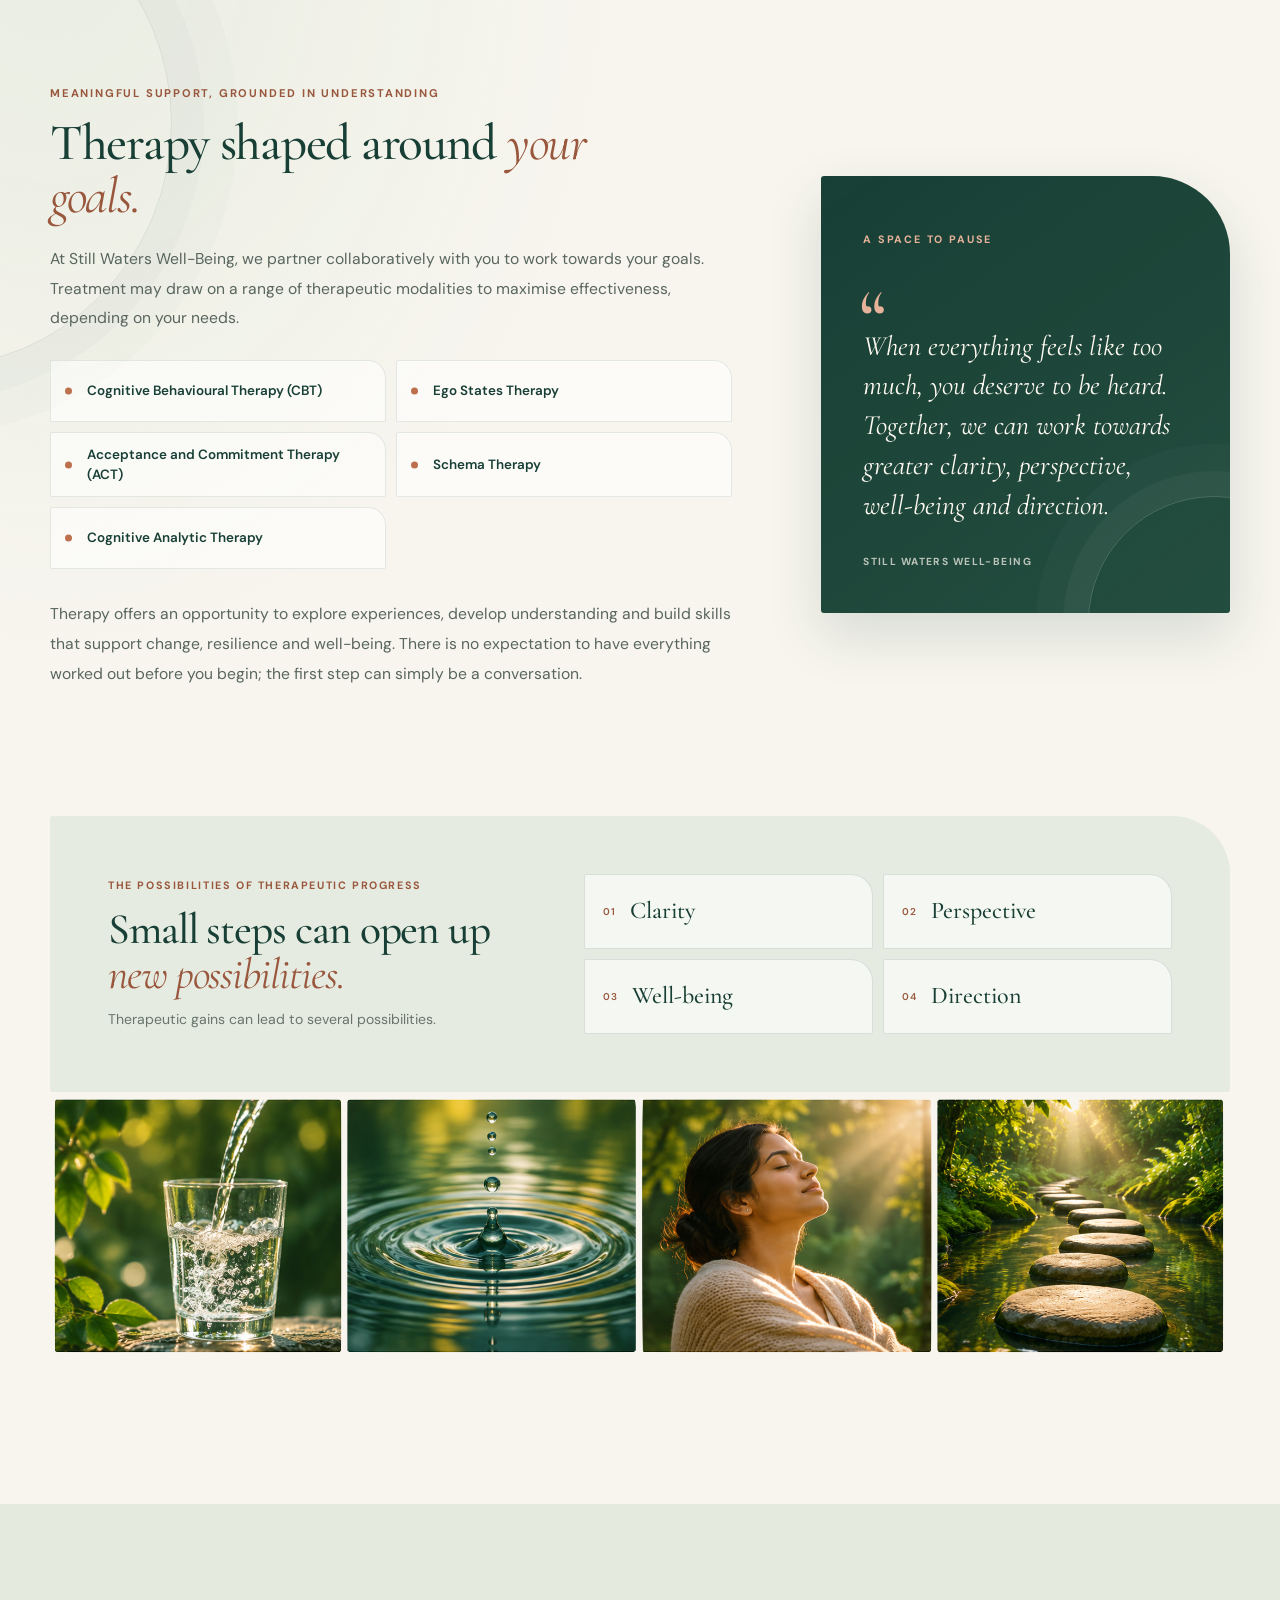
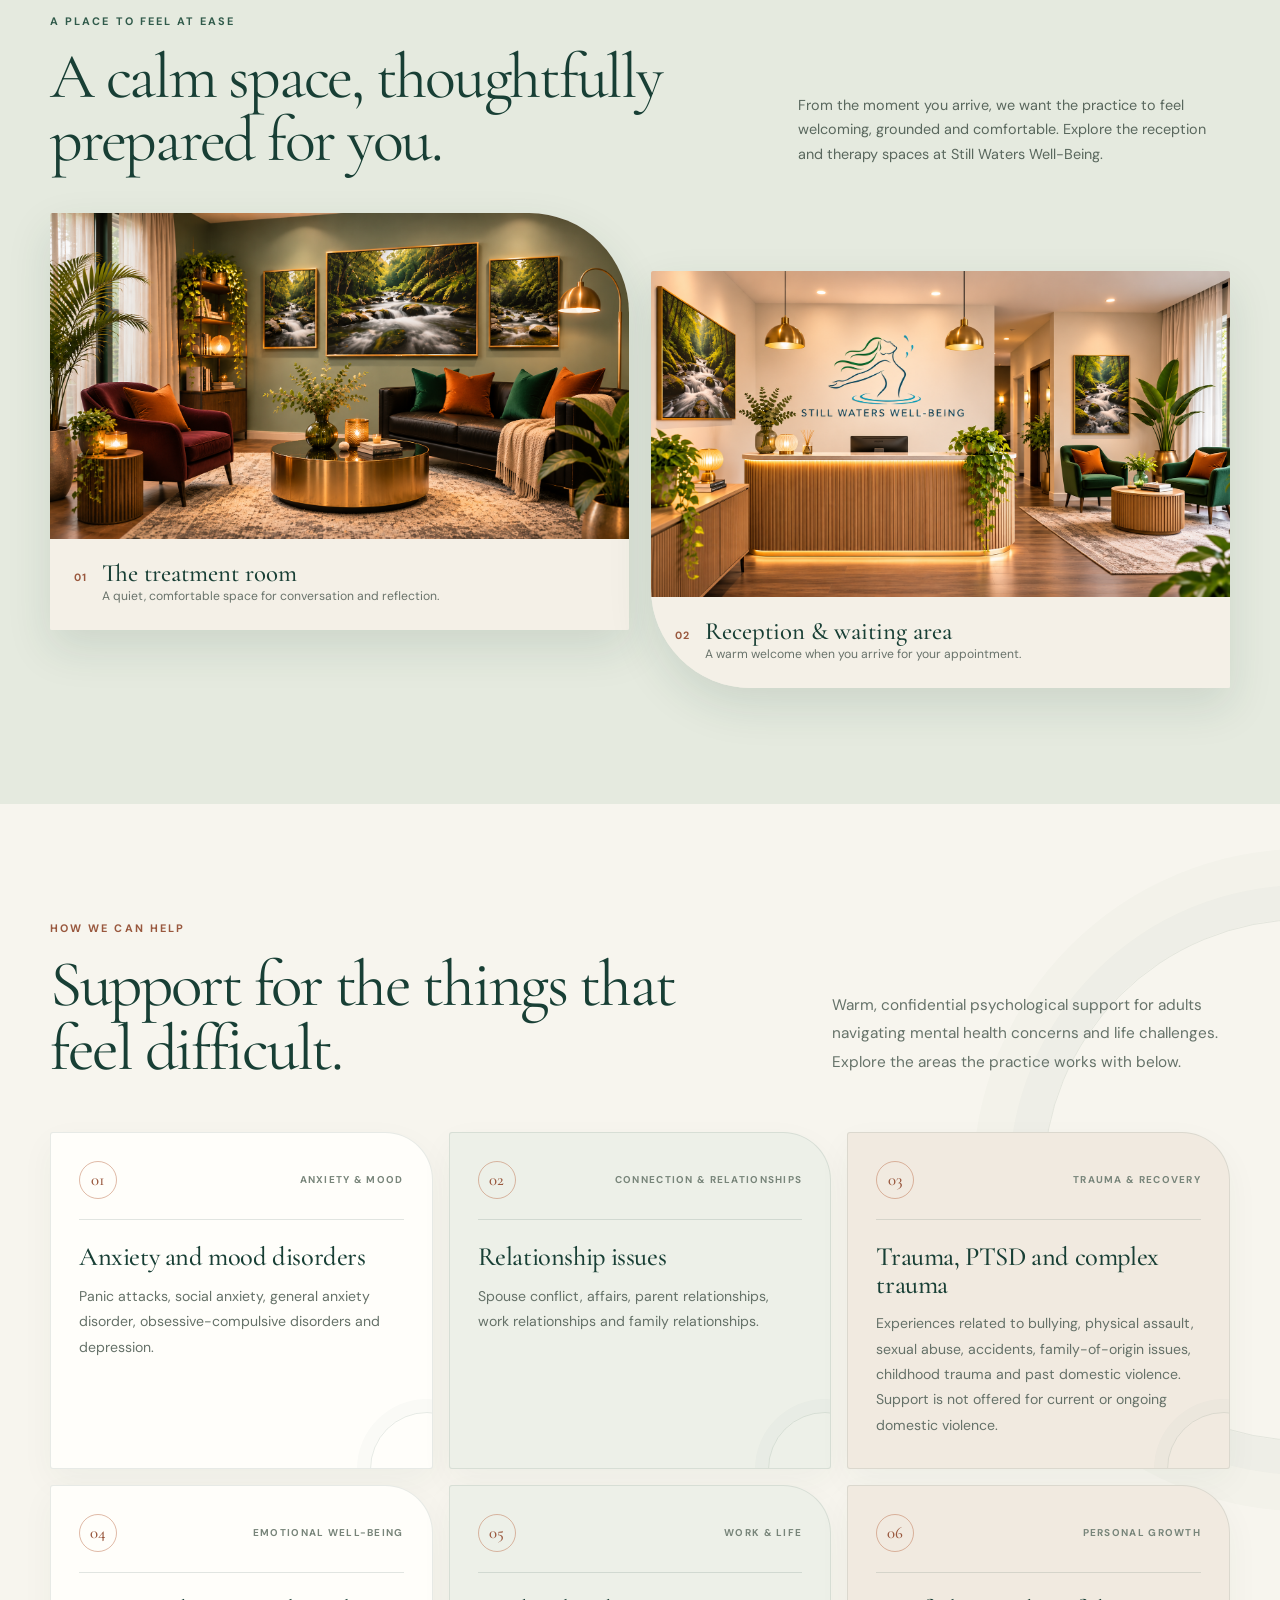
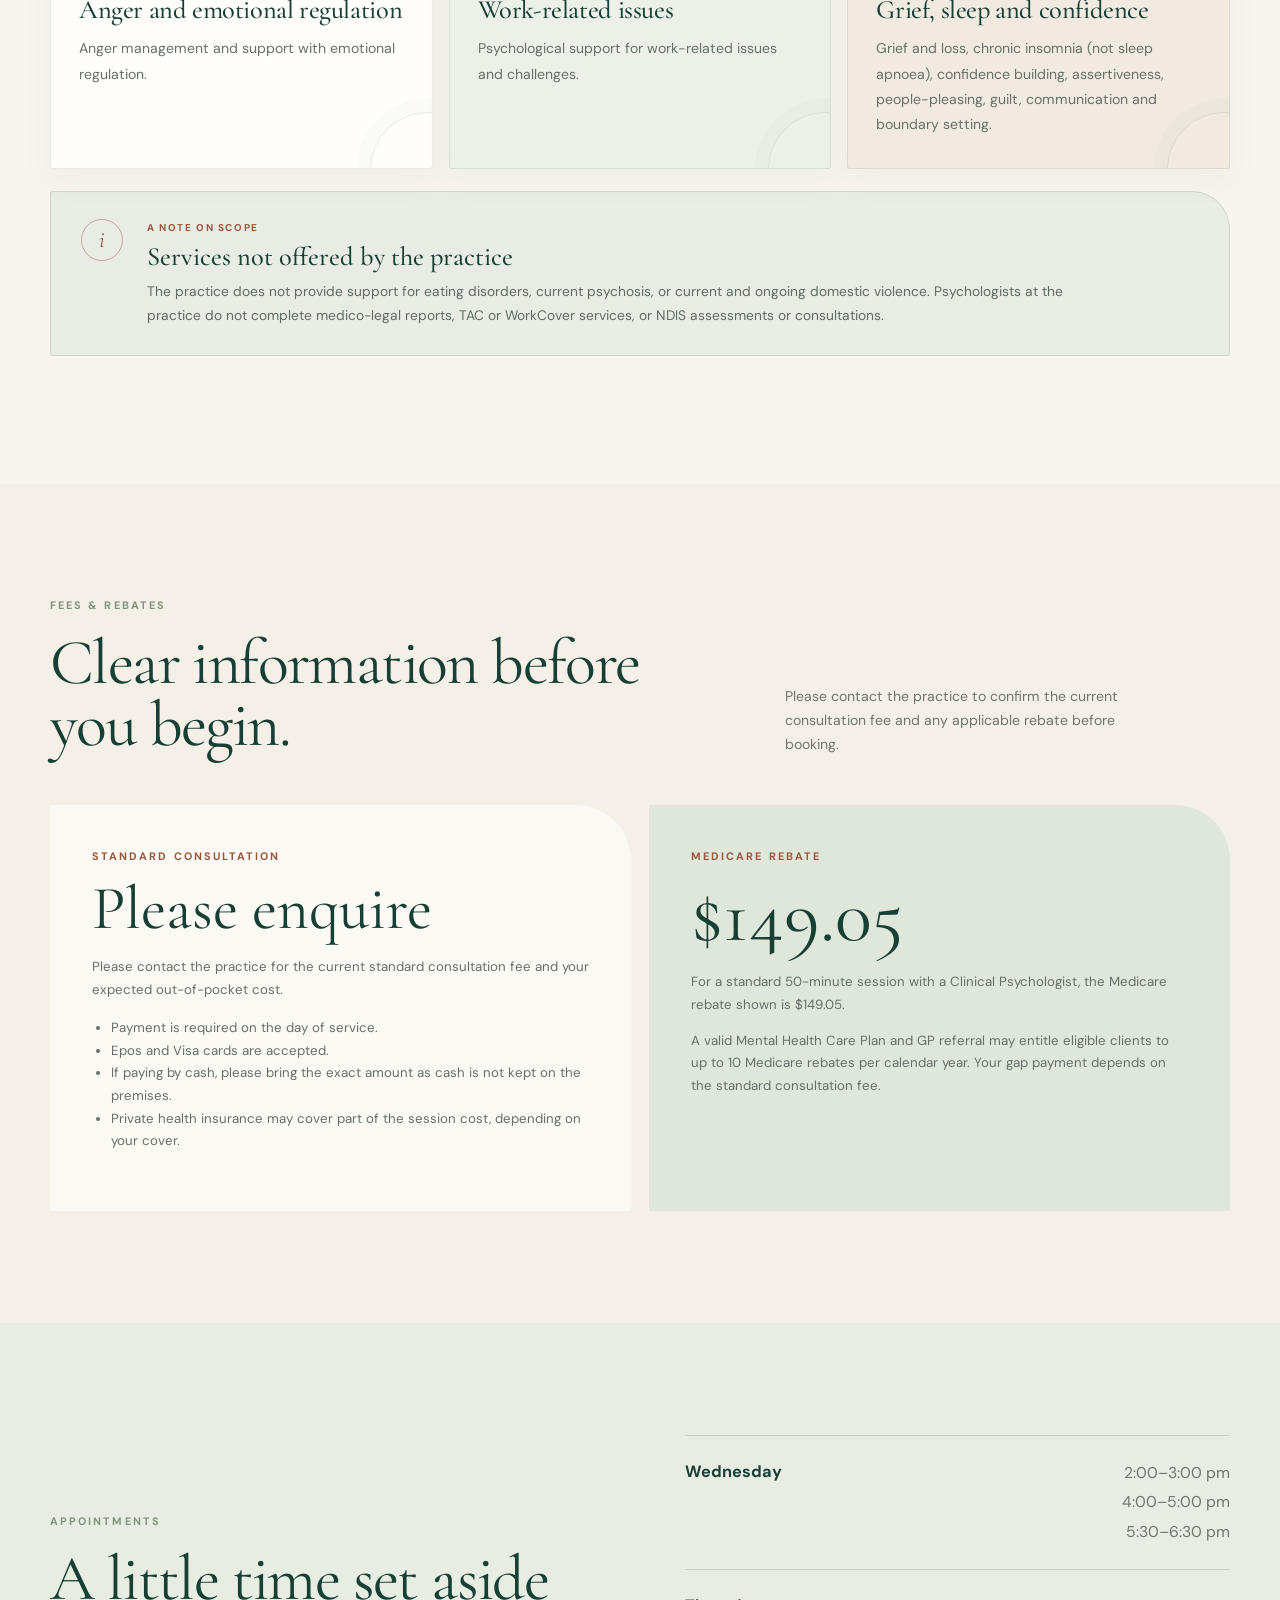
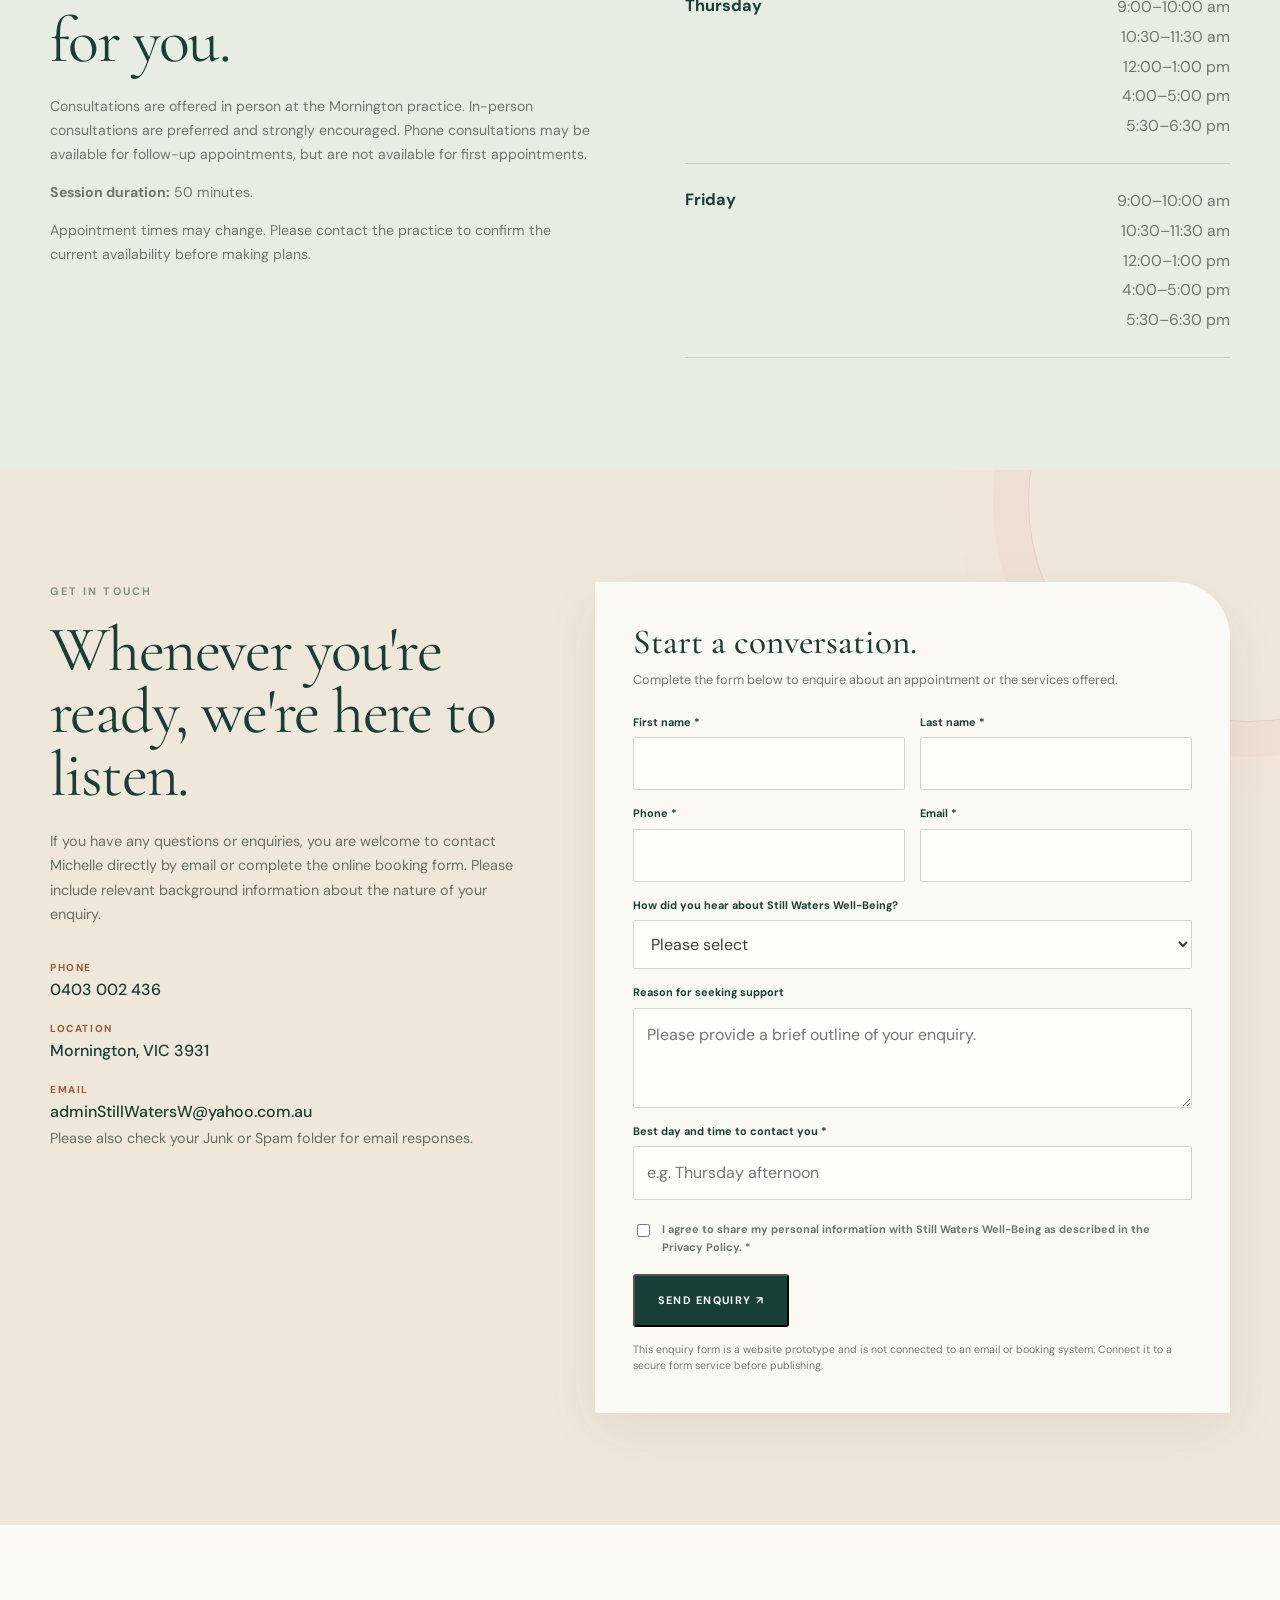
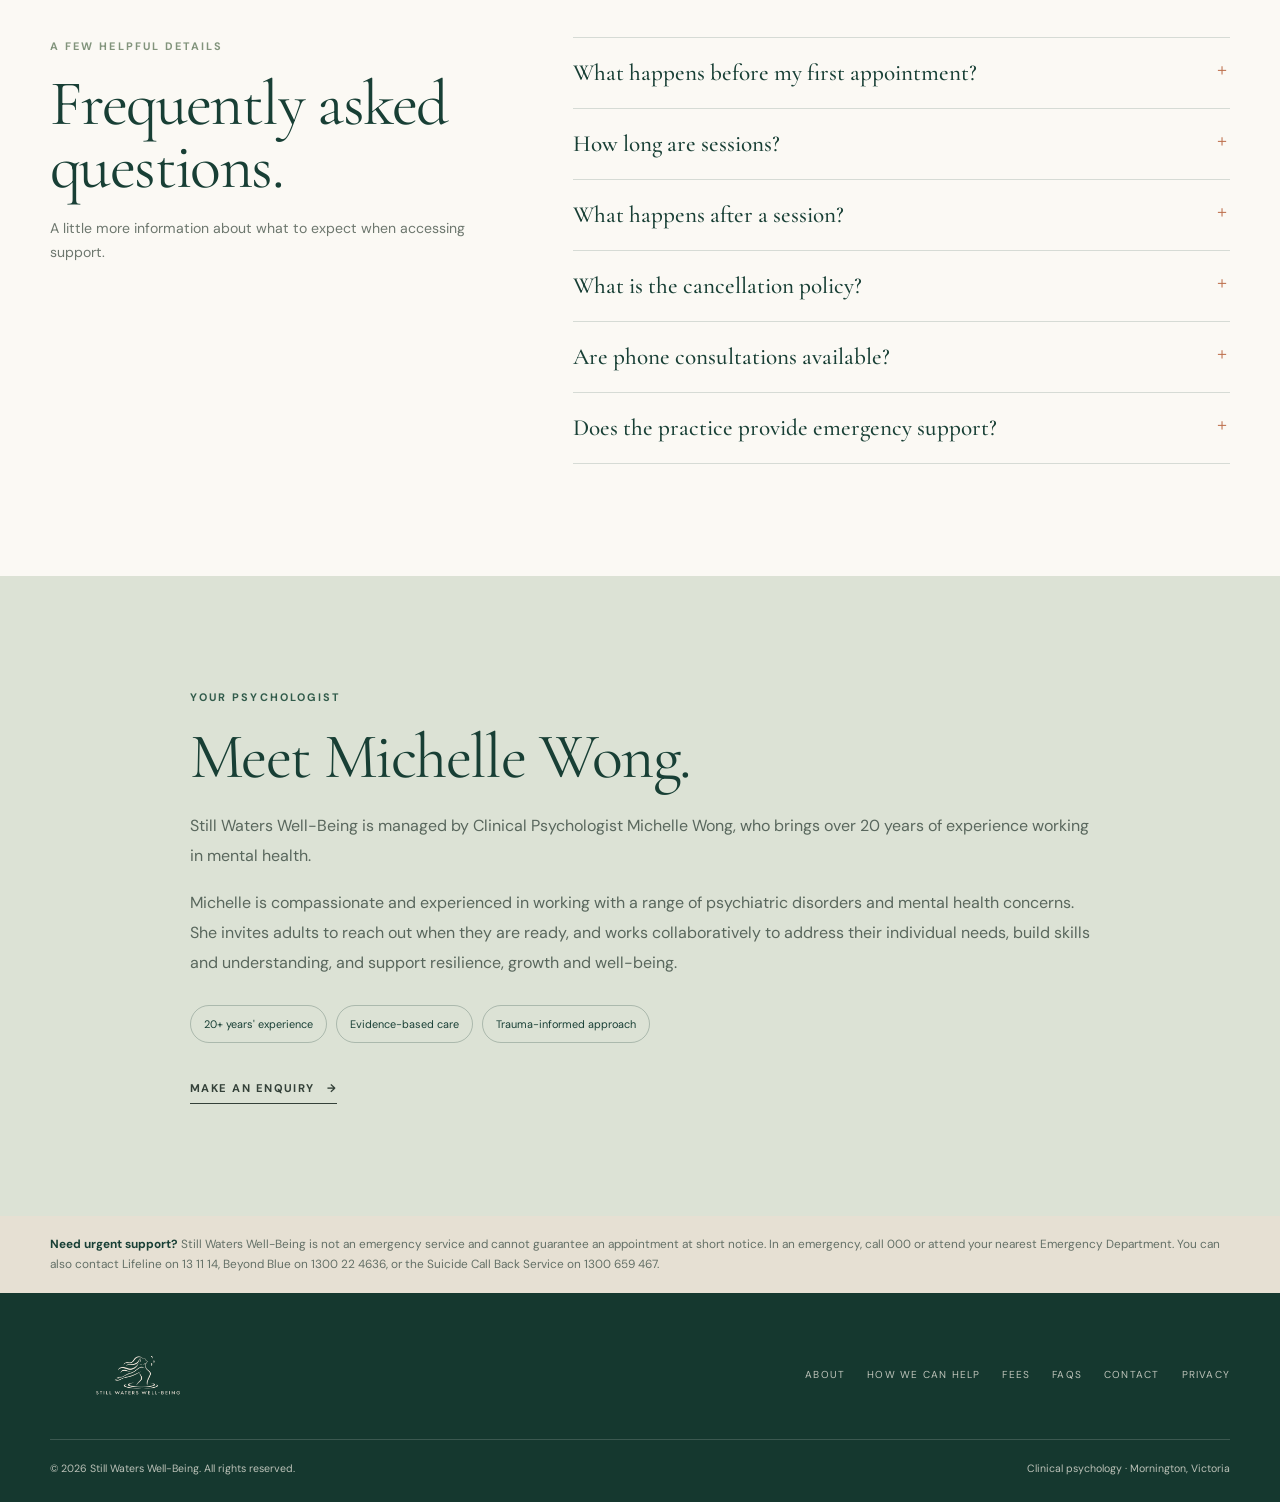
==== commit 940e2493: "Update index.html" ====
--- a/index.html
+++ b/index.html
@@ -25,6 +25,7 @@
   </nav>
   <div class="wrap hero-content">
     <div class="hero-card">
+      <img class="hero-card-logo" src="assets/still-waters-logo-transparent.png" alt="Still Waters Well-Being logo">
       <p class="hero-location">Still Waters Well-Being · Mornington Peninsula and beyond</p>
       <h1>Find your way<br>back to <em>stillness.</em></h1>
       <p class="hero-intro">Still Waters Well-Being is a clinical psychology practice in Mornington, Victoria, supporting adults aged 21 to approximately 80 across the Mornington Peninsula and beyond. Led by Clinical Psychologist Michelle Wong, who has over 20 years of mental health experience, the practice offers confidential, evidence-based and trauma-informed care. Appointments are 50 minutes and are offered in person; phone consultations may be available for follow-up appointments, but not for first appointments.</p>
@@ -48,10 +49,6 @@
           <h2 id="why-title">Why choose <em>Still Waters</em> Well-Being?</h2>
         </div>
         <p>Still Waters Well-Being provides comprehensive psychological services for adults aged 21 to approximately 80 in Mornington, across the Mornington Peninsula and beyond. Support is collaborative and tailored to your needs, experiences and goals.</p>
-      </div>
-      <div class="why-photo-strip reveal">
-        <img src="assets/serene-wellness-collage.png"
-             alt="A glass being filled with water, ripples across still water, a woman pausing in the sunlight, and a peaceful stepping-stone path through a green forest">
       </div>
       <div class="why-principles" aria-label="Practice principles">
         <div class="why-principle"><strong>Growth and resilience focused</strong></div>
@@ -90,6 +87,10 @@
         <div class="outcome-words" aria-label="Therapeutic outcomes">
           <span><i>01</i>Clarity</span><span><i>02</i>Perspective</span><span><i>03</i>Well-being</span><span><i>04</i>Direction</span>
         </div>
+      </div>
+      <div class="why-photo-strip reveal">
+        <img src="assets/serene-wellness-collage.png"
+             alt="A glass being filled with water, ripples across still water, a woman pausing in the sunlight, and a peaceful stepping-stone path through a green forest">
       </div>
     </div>
   </section>
--- a/styles.css
+++ b/styles.css
@@ -775,247 +775,370 @@
   margin: 0 auto;
 }
 
-/* PAGE 2 — refined centred editorial layout matching the supplied reference */
-.why-section {
-  padding: clamp(66px, 7vw, 92px) 0 clamp(76px, 8vw, 100px);
-  background: var(--cream);
-}
-.why-wrap {
-  width: min(920px, calc(100% - 48px));
-  max-width: 920px;
-  margin-inline: auto;
-}
-.why-heading {
-  width: 100%;
-  max-width: 900px;
-  margin: 0 auto 26px;
-  text-align: center;
-}
-.why-heading .eyebrow {
-  margin-bottom: 10px;
-  font-size: .62rem;
-  letter-spacing: .18em;
-}
-.why-heading h2 {
-  max-width: 860px;
-  margin: 0 auto 18px;
-  font-size: clamp(2.35rem, 4.6vw, 3.65rem);
+
+/* NOVEMBER 2026 UPDATE — more breathing room in the hero panel */
+@media (min-width: 901px) {
+  .hero-card {
+    width: min(760px, 64vw);
+    max-width: 760px;
+    padding: 54px 58px 52px;
+  }
+  .hero-intro { max-width: 650px; font-size: 1.04rem; line-height: 1.9; }
+  .hero-quick-actions { max-width: 650px; }
+}
+.hero-location {
+  color: var(--terra-dark);
+  font-size: clamp(.9rem, 1.15vw, 1.08rem);
+  line-height: 1.5;
+  letter-spacing: .14em;
+  font-weight: 700;
+  text-transform: uppercase;
+  margin: 0 0 20px;
+}
+@media (max-width: 900px) {
+  .hero-card { width: 100%; max-width: 720px; }
+}
+@media (max-width: 680px) {
+  .hero-card { width: 100%; padding: 32px 25px 30px; }
+  .hero-intro { font-size: .94rem; line-height: 1.75; }
+  .hero-location { font-size: .78rem; letter-spacing: .08em; }
+}
+
+/* PAGE 2 — stronger, more readable type hierarchy */
+.why-section { padding: clamp(88px, 10vw, 138px) 0; }
+.why-wrap { max-width: 1180px; }
+.why-heading { max-width: 1000px; margin-bottom: 42px; }
+.why-heading .eyebrow { font-size: .76rem; letter-spacing: .18em; margin-bottom: 18px; }
+.why-heading h2 { font-size: clamp(3.4rem, 6.2vw, 5.4rem); line-height: .98; margin-bottom: 25px; }
+.why-heading > p { max-width: 900px; font-size: 1.12rem; line-height: 1.9; }
+.why-principles { gap: 12px; margin: 42px auto 72px; }
+.why-principles span { padding: 13px 19px; font-size: .84rem; letter-spacing: .075em; }
+.why-details { gap: clamp(42px, 7vw, 96px); }
+.why-detail-copy .eyebrow { font-size: .75rem; }
+.why-detail-copy h3, .outcomes-heading h3 { font-size: clamp(2.6rem, 4vw, 3.35rem); line-height: 1.04; }
+.why-detail-copy p { font-size: 1.08rem; line-height: 1.9; }
+.therapy-list { gap: 14px 28px; margin: 28px 0 30px; }
+.therapy-list li { font-size: 1rem; line-height: 1.6; }
+.why-note { padding: 42px 38px; }
+.why-note-mark { font-size: .74rem; }
+.why-note p { font-size: 1.85rem; line-height: 1.42; }
+.outcomes { margin-top: 88px; }
+.outcomes-heading .eyebrow { font-size: .74rem; }
+.outcomes-heading h3 { margin: 14px 0 12px; }
+.outcomes-heading p { font-size: 1.35rem; line-height: 1.5; }
+.outcome-words { display: grid; grid-template-columns: repeat(4, 1fr); gap: 12px; margin-top: 28px; }
+.outcome-words span { padding: 19px 12px; text-align: center; color: var(--forest); background: #e4eadf; border-radius: 2px 28px 2px 2px; font: 500 1.55rem/1.15 var(--serif); }
+
+/* Appointment slots are displayed as separate readable lines. */
+.appointment-slots .hour-row { align-items: flex-start; padding: 22px 0; font-size: .98rem; }
+.appointment-slots .hour-row strong { min-width: 110px; font-size: 1.02rem; }
+.appointment-slots .hour-row span:last-child { line-height: 1.9; }
+.fee-enquire { font-size: clamp(2.7rem, 4.8vw, 4rem); }
+.about-text-only { grid-template-columns: minmax(0, 900px); justify-content: center; }
+.about-text-only .about-copy { max-width: 900px; margin: 0 auto; }
+.about-text-only .about-copy p { font-size: 1rem; line-height: 1.9; }
+
+@media (max-width: 760px) {
+  .why-section { padding: 76px 0 84px; }
+  .why-heading h2 { font-size: clamp(2.8rem, 12vw, 4rem); }
+  .why-heading > p { font-size: 1rem; }
+  .why-principles { margin: 28px auto 44px; }
+  .why-principles span { font-size: .72rem; padding: 10px 13px; }
+  .why-detail-copy h3, .outcomes-heading h3 { font-size: 2.45rem; }
+  .why-detail-copy p { font-size: .98rem; }
+  .therapy-list { grid-template-columns: 1fr; }
+  .why-note { padding: 30px 25px; }
+  .why-note p { font-size: 1.55rem; }
+  .outcomes { margin-top: 56px; }
+  .outcomes-heading p { font-size: 1.08rem; }
+  .outcome-words { grid-template-columns: 1fr 1fr; }
+  .outcome-words span { font-size: 1.25rem; }
+  .appointment-slots .hour-row { gap: 14px; font-size: .9rem; }
+  .appointment-slots .hour-row strong { min-width: 90px; font-size: .95rem; }
+}
+
+
+/* SUPPORT SECTION — refined botanical editorial cards */
+.support {
+  position: relative;
+  overflow: hidden;
+  padding: clamp(88px, 9vw, 126px) 0 clamp(92px, 10vw, 132px);
+  background: #f7f5ee;
+}
+.support::before {
+  content: "";
+  position: absolute;
+  width: 520px;
+  height: 520px;
+  right: -285px;
+  top: 115px;
+  border: 1px solid rgba(49, 91, 75, .10);
+  border-radius: 50%;
+  box-shadow: 0 0 0 34px rgba(49, 91, 75, .025), 0 0 0 70px rgba(49, 91, 75, .018);
+  pointer-events: none;
+}
+.support-wrap { position: relative; z-index: 1; }
+.support-heading {
+  display: grid;
+  grid-template-columns: minmax(0, 1.15fr) minmax(260px, .65fr);
+  align-items: end;
+  gap: clamp(30px, 6vw, 90px);
+  margin-bottom: clamp(34px, 4vw, 54px);
+}
+.support-heading .eyebrow { margin-bottom: 16px; color: var(--terra-dark); }
+.support-heading h2 {
+  max-width: 740px;
+  margin: 0;
+  font-size: clamp(2.9rem, 5.1vw, 4.8rem);
   line-height: .98;
   letter-spacing: -.035em;
-  text-align: center;
-}
-.why-heading > p {
-  max-width: 790px;
-  margin: 0 auto;
-  color: #59675d;
-  font-size: .83rem;
-  line-height: 1.75;
-  text-align: center;
-}
-.why-principles {
+}
+.support-heading > p {
+  max-width: 420px;
+  margin: 0 0 5px;
+  color: #66736a;
+  font-size: .96rem;
+  line-height: 1.85;
+}
+.support-grid {
+  display: grid;
+  grid-template-columns: repeat(3, minmax(0, 1fr));
+  gap: 16px;
+}
+.support-card {
+  min-width: 0;
+  min-height: 270px;
+  position: relative;
   display: flex;
-  justify-content: center;
-  align-items: center;
-  flex-wrap: wrap;
-  gap: 8px;
-  max-width: 850px;
-  margin: 25px auto 48px;
-}
-.why-principles span {
-  display: inline-flex;
-  align-items: center;
-  justify-content: center;
-  min-height: 32px;
-  padding: 7px 13px;
-  border: 1px solid rgba(24,63,53,.28);
-  border-radius: 999px;
-  background: rgba(255,255,255,.38);
-  color: var(--forest);
-  font-size: .57rem;
-  line-height: 1.2;
-  letter-spacing: .045em;
-  font-weight: 700;
-  text-align: center;
-  text-transform: uppercase;
-}
-.why-details {
-  display: grid;
-  grid-template-columns: minmax(0, 1.55fr) minmax(220px, .85fr);
-  gap: clamp(26px, 5vw, 58px);
-  align-items: center;
-  max-width: 850px;
-  margin: 0 auto;
-}
-.why-detail-copy .eyebrow {
-  margin-bottom: 8px;
-  font-size: .58rem;
-  letter-spacing: .16em;
-}
-.why-detail-copy h3 {
-  margin: 0 0 13px;
-  color: var(--forest);
-  font: 500 clamp(1.7rem, 3vw, 2.25rem)/1.05 var(--serif);
-  letter-spacing: -.02em;
-}
-.why-detail-copy p {
-  margin: 0 0 13px;
-  color: #5c675f;
-  font-size: .76rem;
-  line-height: 1.7;
-}
-.therapy-list {
-  display: grid;
-  grid-template-columns: 1fr 1fr;
-  gap: 9px 18px;
-  margin: 16px 0 18px;
-  padding: 0;
-  list-style: none;
-}
-.therapy-list li {
-  position: relative;
-  padding: 0 0 0 15px;
-  color: var(--forest);
-  font-size: .68rem;
-  line-height: 1.45;
-  font-weight: 600;
-}
-.therapy-list li::before {
+  flex-direction: column;
+  padding: 28px 28px 30px;
+  overflow: hidden;
+  background: #fffefa;
+  border: 1px solid rgba(24, 63, 53, .10);
+  border-radius: 3px 48px 3px 3px;
+  box-shadow: 0 12px 34px rgba(24, 63, 53, .045);
+  transition: transform .28s ease, box-shadow .28s ease, border-color .28s ease;
+}
+.support-card:nth-child(2), .support-card:nth-child(5) { background: #edf0e8; }
+.support-card:nth-child(3), .support-card:nth-child(6) { background: #f1eae0; }
+.support-card::after {
   content: "";
   position: absolute;
-  left: 0;
-  top: .48em;
-  width: 5px;
-  height: 5px;
+  width: 112px;
+  height: 112px;
+  right: -52px;
+  bottom: -58px;
+  border: 1px solid rgba(49, 91, 75, .12);
   border-radius: 50%;
-  background: var(--terra);
-}
-.why-note {
-  padding: 24px 22px 25px;
-  background: #e1e9df;
-  border-radius: 2px 46px 2px 2px;
-}
-.why-note-mark {
+  box-shadow: 0 0 0 13px rgba(49, 91, 75, .025);
+  transition: transform .35s ease;
+}
+.support-card:hover {
+  transform: translateY(-5px);
+  border-color: rgba(24, 63, 53, .22);
+  box-shadow: 0 20px 42px rgba(24, 63, 53, .09);
+}
+.support-card:hover::after { transform: scale(1.12); }
+.support-card-top {
+  display: flex;
+  align-items: center;
+  justify-content: space-between;
+  gap: 12px;
+  padding-bottom: 20px;
+  border-bottom: 1px solid rgba(24, 63, 53, .13);
+}
+.support-index {
+  display: inline-grid;
+  width: 38px;
+  height: 38px;
+  place-items: center;
+  border: 1px solid rgba(189, 112, 77, .48);
+  border-radius: 50%;
+  color: var(--terra-dark);
+  font: 500 1.05rem/1 var(--serif);
+}
+.support-kicker {
+  color: #78857a;
+  font-size: .62rem;
+  font-weight: 700;
+  letter-spacing: .13em;
+  text-align: right;
+  text-transform: uppercase;
+}
+.support-card h3 {
+  max-width: 330px;
+  margin: 24px 0 12px;
+  color: var(--forest);
+  font: 500 clamp(1.65rem, 2vw, 2rem)/1.04 var(--serif);
+  letter-spacing: -.015em;
+}
+.support-card p {
+  max-width: 440px;
+  margin: 0;
+  color: #657168;
+  font-size: .88rem;
+  line-height: 1.8;
+}
+.support-scope {
+  display: grid;
+  grid-template-columns: 46px minmax(0, 1fr);
+  gap: 20px;
+  align-items: start;
+  margin-top: 22px;
+  padding: 27px 30px;
+  background: #e8ece4;
+  border: 1px solid rgba(24, 63, 53, .12);
+  border-radius: 3px 38px 3px 3px;
+}
+.support-scope-mark {
+  display: grid;
+  width: 42px;
+  height: 42px;
+  place-items: center;
+  border: 1px solid rgba(153, 88, 62, .45);
+  border-radius: 50%;
+  color: var(--terra-dark);
+  font: italic 1.45rem var(--serif);
+}
+.support-scope-label {
   display: block;
-  margin-bottom: 12px;
-  color: var(--forest-2);
-  font-size: .54rem;
+  margin: 1px 0 6px;
+  color: var(--terra-dark);
+  font-size: .62rem;
   font-weight: 700;
-  letter-spacing: .15em;
+  letter-spacing: .16em;
   text-transform: uppercase;
 }
-.why-note p {
+.support-scope h3 {
+  margin: 0 0 7px;
+  color: var(--forest);
+  font: 500 1.65rem/1.1 var(--serif);
+}
+.support-scope p {
+  max-width: 950px;
   margin: 0;
-  color: var(--forest);
-  font: italic 1.2rem/1.35 var(--serif);
-}
-.outcomes {
-  max-width: 850px;
-  margin: 55px auto 0;
-}
-.outcomes-heading {
-  max-width: 690px;
-  margin: 0 auto 20px;
-  text-align: center;
-}
-.outcomes-heading .eyebrow {
-  margin-bottom: 7px;
-  color: var(--forest-2);
-  font-size: .57rem;
-  letter-spacing: .17em;
-}
-.outcomes-heading h3 {
-  margin: 0 auto 7px;
-  color: var(--forest);
-  font: 500 clamp(1.65rem, 3vw, 2.15rem)/1.08 var(--serif);
-}
-.outcomes-heading p {
-  margin: 0;
-  color: var(--terra-dark);
-  font-size: .78rem;
-  font-weight: 700;
-  letter-spacing: .01em;
-}
-.outcomes-image {
-  width: min(100%, 760px);
-  margin: 0 auto;
+  color: #5f6c63;
+  font-size: .86rem;
+  line-height: 1.8;
+}
+@media (max-width: 900px) {
+  .support-heading { grid-template-columns: 1fr; gap: 18px; }
+  .support-heading > p { max-width: 620px; }
+  .support-grid { grid-template-columns: repeat(2, minmax(0, 1fr)); }
+}
+@media (max-width: 680px) {
+  .support { padding: 76px 0 82px; }
+  .support-heading { margin-bottom: 30px; }
+  .support-heading h2 { font-size: clamp(2.65rem, 11vw, 3.8rem); }
+  .support-heading > p { font-size: .9rem; }
+  .support-grid { grid-template-columns: 1fr; gap: 12px; }
+  .support-card { min-height: 0; padding: 23px 22px 26px; border-top-right-radius: 36px; }
+  .support-card h3 { margin: 20px 0 9px; font-size: 1.85rem; }
+  .support-card p { font-size: .87rem; }
+  .support-scope { grid-template-columns: 38px minmax(0, 1fr); gap: 13px; padding: 22px 19px; border-top-right-radius: 30px; }
+  .support-scope-mark { width: 36px; height: 36px; }
+  .support-scope h3 { font-size: 1.45rem; }
+}
+
+
+/* WHY CHOOSE — contemporary editorial refresh */
+.why-section{position:relative;isolation:isolate;overflow:hidden;padding:clamp(82px,9vw,124px) 0 clamp(86px,9vw,126px);background:radial-gradient(ellipse at 4% 18%,rgba(218,228,213,.48),transparent 32%),#f7f5ee}
+.why-section::before{content:"";position:absolute;z-index:-1;width:490px;height:490px;left:-320px;top:290px;border:1px solid rgba(49,91,75,.12);border-radius:50%;box-shadow:0 0 0 32px rgba(49,91,75,.025),0 0 0 66px rgba(49,91,75,.018)}
+.why-wrap{max-width:1200px}
+.why-heading{display:grid;grid-template-columns:1.1fr .9fr;align-items:end;gap:clamp(30px,6vw,88px);max-width:none;margin:0 0 48px;text-align:left}
+.why-heading-main{max-width:700px}
+.why-heading .eyebrow{color:var(--terra-dark);font-size:.7rem;letter-spacing:.17em;line-height:1.6;margin-bottom:20px}
+.why-heading h2{max-width:740px;margin:0;color:var(--forest);font:500 clamp(3rem,5.8vw,5.3rem)/.98 var(--serif);letter-spacing:-.035em}
+.why-heading h2 em,.why-detail-copy h3 em,.outcomes-heading h3 em{color:var(--terra-dark);font-weight:400}
+.why-heading>p{max-width:460px;margin:0 0 5px;padding:4px 0 4px 25px;border-left:1px solid rgba(49,91,75,.28);color:#5c675f;font-size:1rem;line-height:1.9}
+.why-principles{display:grid;grid-template-columns:repeat(5,minmax(0,1fr));gap:12px;margin:0 0 clamp(62px,8vw,100px)}
+.why-principle{display:flex;min-height:128px;flex-direction:column;justify-content:space-between;gap:18px;padding:18px 18px 20px;border:1px solid rgba(49,91,75,.15);border-radius:3px 28px 3px 3px;background:rgba(255,255,255,.62);box-shadow:0 10px 30px rgba(30,58,46,.035);transition:transform .25s ease,box-shadow .25s ease,background .25s ease}
+.why-principle:hover{transform:translateY(-4px);background:#fff;box-shadow:0 16px 34px rgba(30,58,46,.08)}
+.why-principle span{color:var(--terra-dark);font:500 .9rem/1 var(--serif);letter-spacing:.08em}
+.why-principle strong{max-width:160px;color:var(--forest);font-size:.84rem;font-weight:600;line-height:1.45}
+.why-details{grid-template-columns:minmax(0,1.25fr) minmax(280px,.75fr);gap:clamp(36px,7vw,100px);align-items:center}
+.why-detail-copy .eyebrow{color:var(--terra-dark);font-size:.7rem;letter-spacing:.16em}
+.why-detail-copy h3,.outcomes-heading h3{color:var(--forest);font-size:clamp(2.45rem,4vw,3.45rem);line-height:1.02;letter-spacing:-.025em}
+.why-detail-copy h3{max-width:570px;margin:14px 0 22px}
+.why-detail-copy p{color:#59665d;font-size:.98rem;line-height:1.9}
+.therapy-list{grid-template-columns:repeat(2,minmax(0,1fr));gap:10px;margin:27px 0 30px}
+.therapy-list li{min-height:62px;display:flex;align-items:center;padding:12px 14px 12px 36px;border:1px solid rgba(49,91,75,.12);border-radius:2px 18px 2px 2px;background:rgba(255,255,255,.58);color:var(--forest);font-size:.84rem;line-height:1.45}
+.therapy-list li::before{left:14px;top:50%;width:7px;height:7px;transform:translateY(-50%)}
+.why-note{position:relative;min-height:350px;display:flex;flex-direction:column;justify-content:center;overflow:hidden;padding:54px 42px 42px;border-radius:3px 78px 3px 3px;background:linear-gradient(145deg,rgba(24,63,53,.94),rgba(35,78,63,.98)),var(--forest);box-shadow:0 22px 55px rgba(24,63,53,.14)}
+.why-note::after{content:"";position:absolute;width:250px;height:250px;right:-110px;bottom:-135px;border:1px solid rgba(255,255,255,.18);border-radius:50%;box-shadow:0 0 0 25px rgba(255,255,255,.035),0 0 0 52px rgba(255,255,255,.025)}
+.why-note-mark{position:relative;z-index:1;color:#e6b39a;font-size:.67rem;letter-spacing:.17em}
+.why-note-ornament{height:45px;margin:16px 0 0 -4px;color:#e6b39a;font:500 5rem/.9 var(--serif)}
+.why-note p{position:relative;z-index:1;margin:0;color:#fffaf1;font:italic 1.75rem/1.42 var(--serif)}
+.why-note-signoff{position:relative;z-index:1;margin-top:28px;color:rgba(255,250,241,.7);font-size:.64rem;font-weight:700;letter-spacing:.14em;text-transform:uppercase}
+.outcomes{position:relative;display:grid;grid-template-columns:.85fr 1.15fr;align-items:center;gap:42px;margin-top:clamp(76px,9vw,112px);padding:clamp(34px,5vw,58px);overflow:hidden;border-radius:3px 58px 3px 3px;background:#e6ebe1}
+.outcomes-heading{max-width:390px;margin:0;text-align:left}
+.outcomes-heading .eyebrow{color:var(--terra-dark);font-size:.67rem;letter-spacing:.15em}
+.outcomes-heading h3{margin:13px 0 12px;font-size:clamp(2.1rem,3.4vw,2.9rem)}
+.outcomes-heading>p{margin:0;color:#68746a;font-size:.88rem;line-height:1.7;font-weight:400}
+.outcome-words{display:grid;grid-template-columns:repeat(2,minmax(0,1fr));gap:10px;margin:0}
+.outcome-words span{display:flex;align-items:center;gap:14px;min-height:75px;padding:14px 18px;border:1px solid rgba(24,63,53,.13);border-radius:2px 22px 2px 2px;background:rgba(255,255,255,.58);color:var(--forest);font:500 1.5rem/1.1 var(--serif)}
+.outcome-words i{color:var(--terra-dark);font:600 .62rem/1 var(--sans);font-style:normal;letter-spacing:.08em}
+@media(max-width:900px){.why-heading{grid-template-columns:1fr;gap:22px}.why-heading>p{max-width:680px;padding:0 0 0 20px}.why-principles{grid-template-columns:repeat(3,minmax(0,1fr))}.why-details{grid-template-columns:1fr .78fr;gap:28px}.why-note{padding:38px 28px}.why-note p{font-size:1.55rem}.outcomes{grid-template-columns:1fr;gap:26px}.outcomes-heading{max-width:650px}}
+@media(max-width:680px){.why-section{padding:74px 0 82px}.why-heading{margin-bottom:34px}.why-heading h2{font-size:clamp(2.8rem,12vw,4rem)}.why-heading>p{font-size:.94rem;line-height:1.8}.why-principles{grid-template-columns:repeat(2,minmax(0,1fr));gap:9px;margin-bottom:54px}.why-principle{min-height:105px;padding:15px}.why-principle strong{font-size:.78rem}.why-details{grid-template-columns:1fr;gap:30px}.why-detail-copy h3{font-size:2.55rem}.why-detail-copy p{font-size:.94rem}.therapy-list{grid-template-columns:1fr;gap:8px}.therapy-list li{min-height:54px;font-size:.84rem}.why-note{min-height:300px;padding:36px 28px;border-top-right-radius:56px}.why-note p{font-size:1.6rem}.outcomes{margin-top:56px;padding:30px 22px;border-top-right-radius:40px}.outcomes-heading h3{font-size:2.3rem}.outcome-words{gap:8px}.outcome-words span{min-height:66px;padding:12px;gap:9px;font-size:1.2rem}}
+
+
+/* WHY CHOOSE — photo strip and outlined practice-principle pills */
+.why-photo-strip {
+  width: 100%;
+  margin: 0 0 28px;
   overflow: hidden;
-  border-radius: 4px 38px 4px 4px;
-  box-shadow: 0 12px 30px rgba(24,63,53,.13);
-  background: #dce2d5;
-}
-.outcomes-image img {
+  border-radius: 8px;
+  line-height: 0;
+}
+.why-photo-strip img {
   display: block;
   width: 100%;
   height: auto;
   aspect-ratio: 2048 / 467;
   object-fit: cover;
-}
-@media (max-width: 760px) {
-  .why-section { padding: 58px 0 72px; }
-  .why-wrap { width: min(100% - 36px, 560px); }
-  .why-heading { margin-bottom: 23px; }
-  .why-heading h2 { font-size: clamp(2.05rem, 8vw, 2.8rem); }
-  .why-heading > p { font-size: .78rem; }
-  .why-principles { gap: 7px; margin: 22px auto 36px; }
-  .why-principles span { min-height: 29px; padding: 6px 10px; font-size: .52rem; }
-  .why-details { grid-template-columns: 1fr; gap: 20px; }
-  .why-detail-copy p { font-size: .78rem; }
-  .therapy-list { grid-template-columns: 1fr 1fr; gap: 9px 12px; }
-  .therapy-list li { font-size: .67rem; }
-  .why-note { max-width: 420px; padding: 22px; }
-  .why-note p { font-size: 1.25rem; }
-  .outcomes { margin-top: 42px; }
-  .outcomes-image { border-top-right-radius: 30px; }
-  .outcomes-image img { aspect-ratio: 4 / 1; min-height: 110px; }
-}
-@media (max-width: 420px) {
-  .therapy-list { grid-template-columns: 1fr; }
-  .why-principles span { font-size: .49rem; }
-}
-
-
-/* HERO BRAND MARK — transparent logo blends into the warm cream panel */
-.hero-card {
-  position: relative;
-  background: var(--cream);
-  isolation: isolate;
-}
-.hero-card-logo {
-  position: absolute;
-  z-index: 2;
-  top: 28px;
-  right: 26px;
-  display: block;
-  width: 150px;
-  height: auto;
+  object-position: center;
+}
+.why-principles {
+  display: flex;
+  flex-wrap: wrap;
+  align-items: center;
+  justify-content: center;
+  gap: 10px 12px;
+  margin: 0 0 clamp(62px, 8vw, 100px);
+}
+.why-principle {
+  display: inline-flex;
+  min-height: 51px;
+  min-width: 0;
+  align-items: center;
+  justify-content: center;
+  padding: 0 20px;
+  border: 1px solid rgba(49, 91, 75, .28);
+  border-radius: 999px;
+  background: rgba(255,255,255,.36);
+  box-shadow: none;
+  transition: background .2s ease, border-color .2s ease, transform .2s ease;
+}
+.why-principle:hover {
+  transform: translateY(-2px);
+  border-color: rgba(49, 91, 75, .55);
+  background: rgba(255,255,255,.78);
+  box-shadow: none;
+}
+.why-principle strong {
   max-width: none;
-  object-fit: contain;
-  background: transparent;
-}
-.hero-location {
-  max-width: calc(100% - 160px);
-}
-@media (max-width: 900px) {
-  .hero-card-logo {
-    top: 24px;
-    right: 20px;
-    width: 132px;
-  }
-  .hero-location {
-    max-width: calc(100% - 145px);
-  }
-}
-@media (max-width: 600px) {
-  .hero-card {
-    padding-top: 118px;
-    background: var(--cream);
-  }
-  .hero-card-logo {
-    top: 18px;
-    right: 18px;
-    width: 112px;
-  }
-  .hero-location {
-    max-width: 100%;
-  }
-}
+  color: var(--forest);
+  font-size: .78rem;
+  font-weight: 700;
+  line-height: 1.2;
+  letter-spacing: .075em;
+  text-align: center;
+  text-transform: uppercase;
+}
+@media (max-width: 680px) {
+  .why-photo-strip { margin-bottom: 20px; border-radius: 6px; }
+  .why-photo-strip img { aspect-ratio: 1.8 / 1; }
+  .why-principles { justify-content: flex-start; gap: 8px; margin-bottom: 54px; }
+  .why-principle { min-height: 43px; padding: 0 14px; }
+  .why-principle strong { font-size: .68rem; }
+}
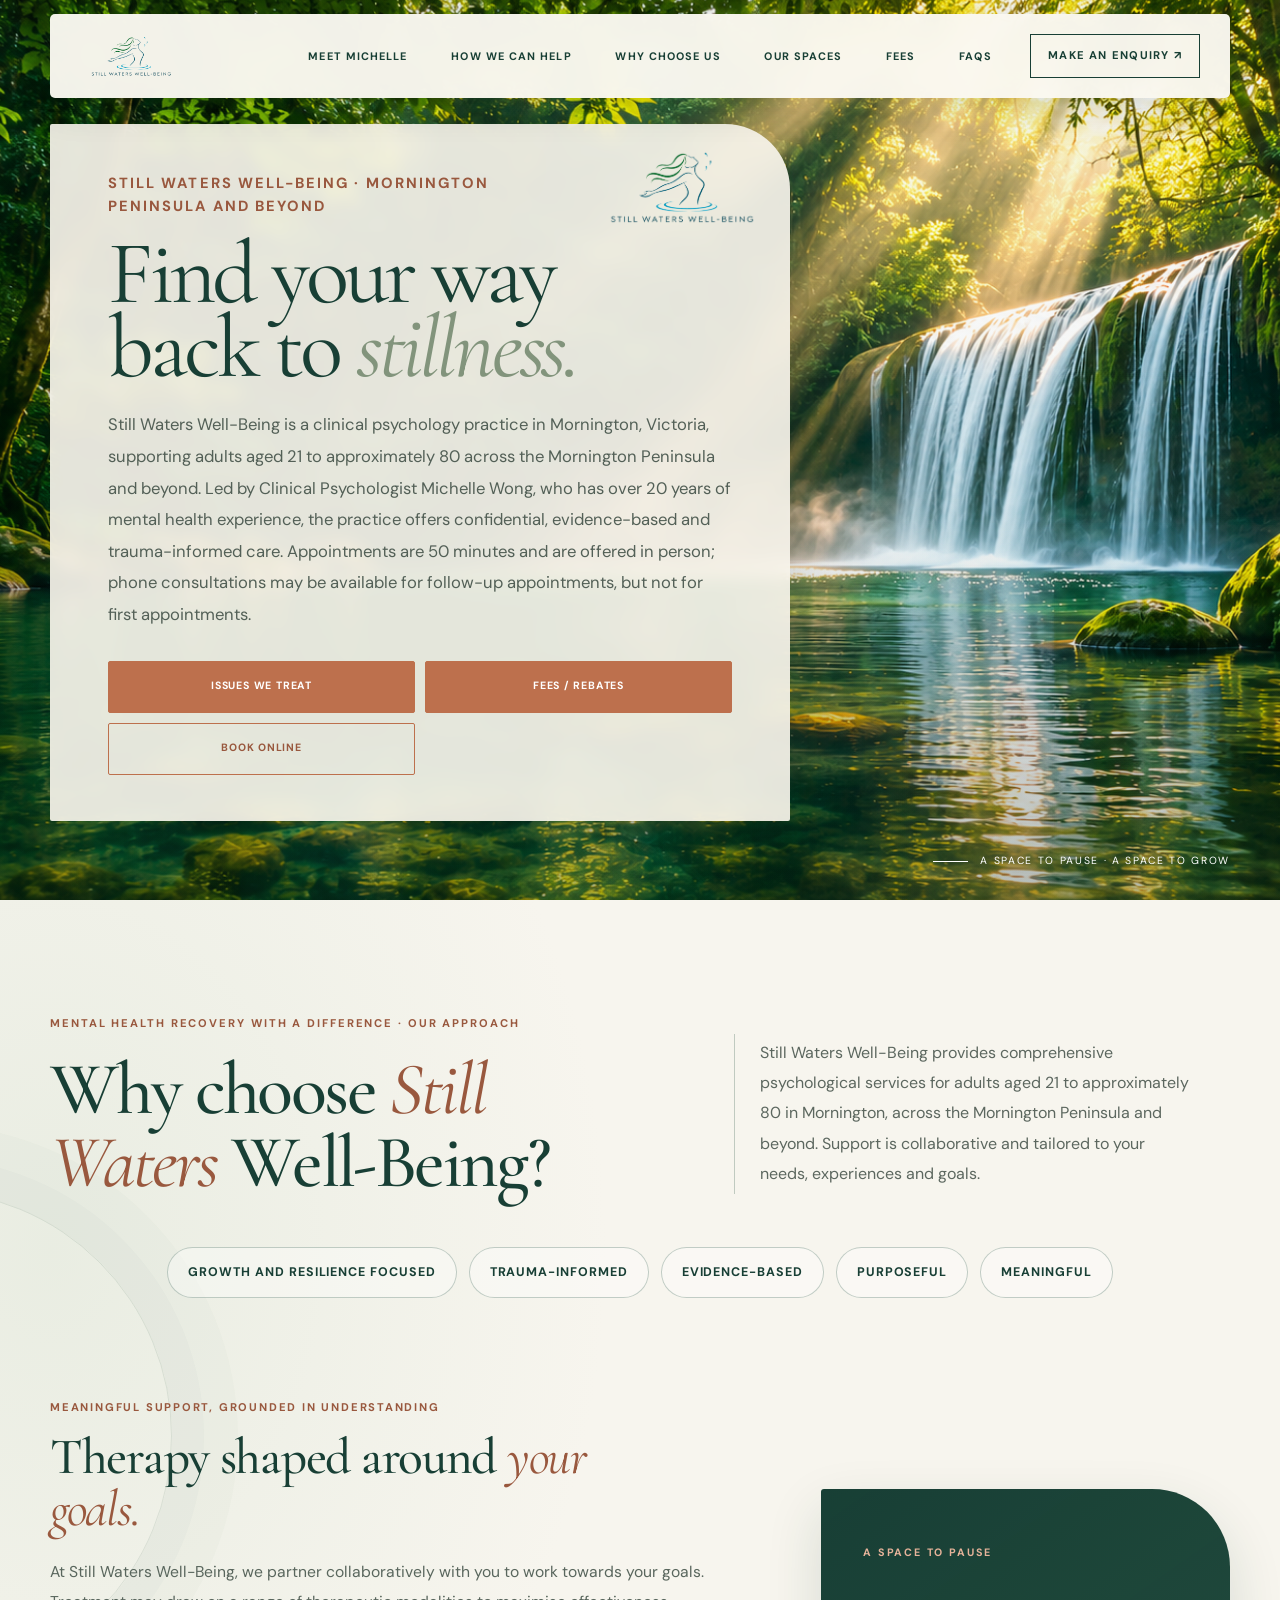
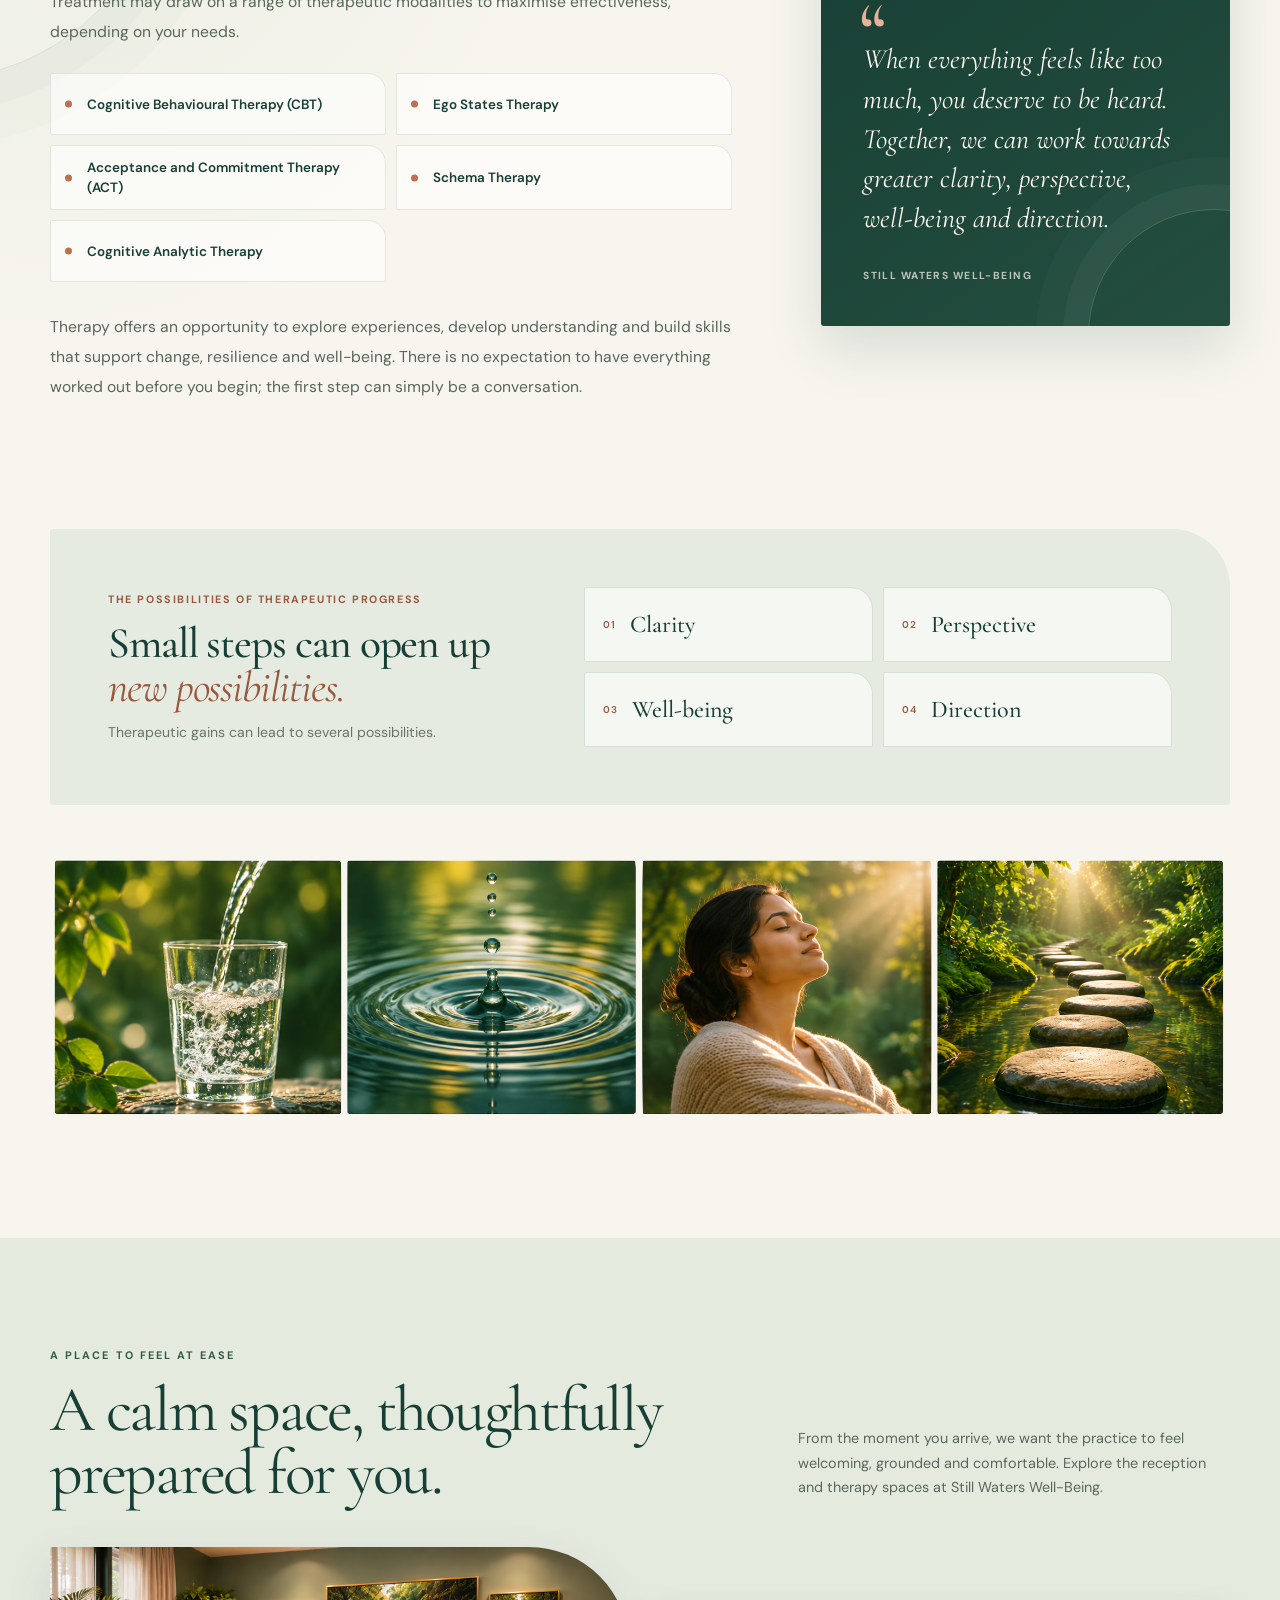
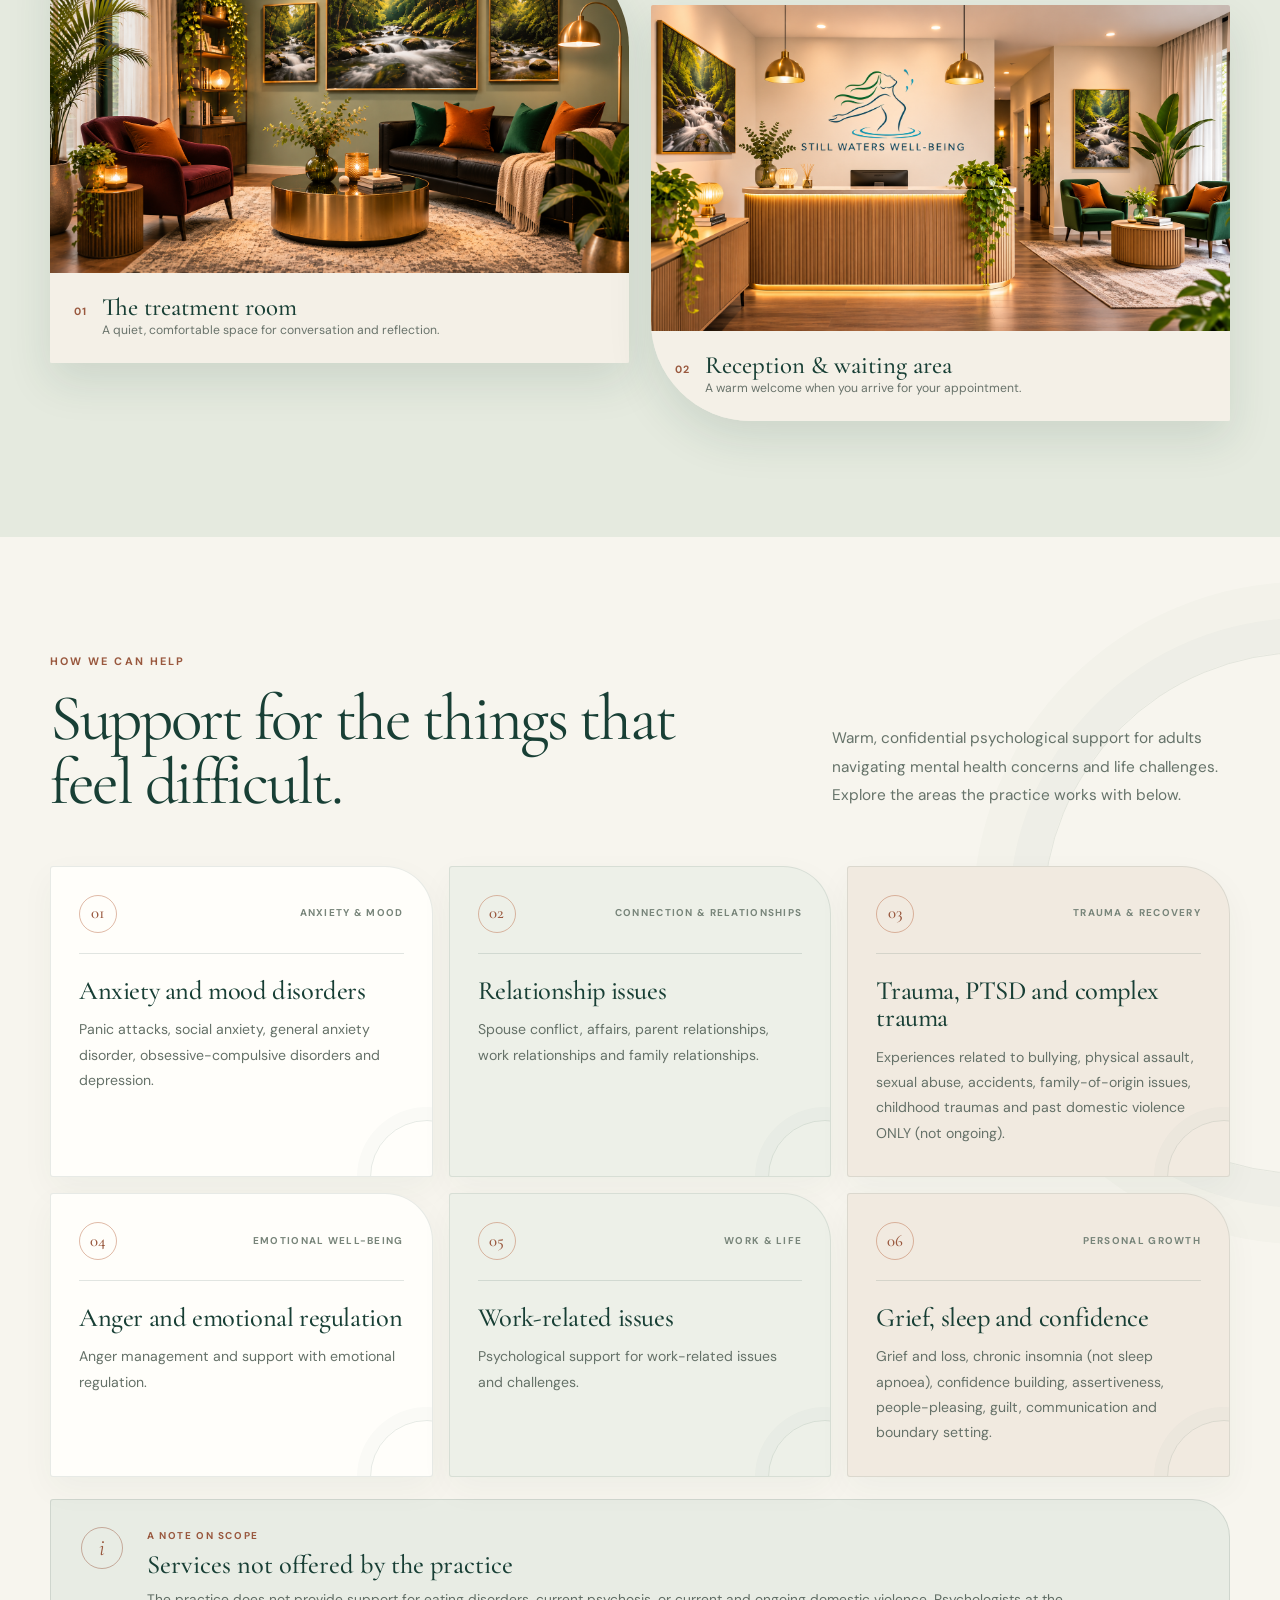
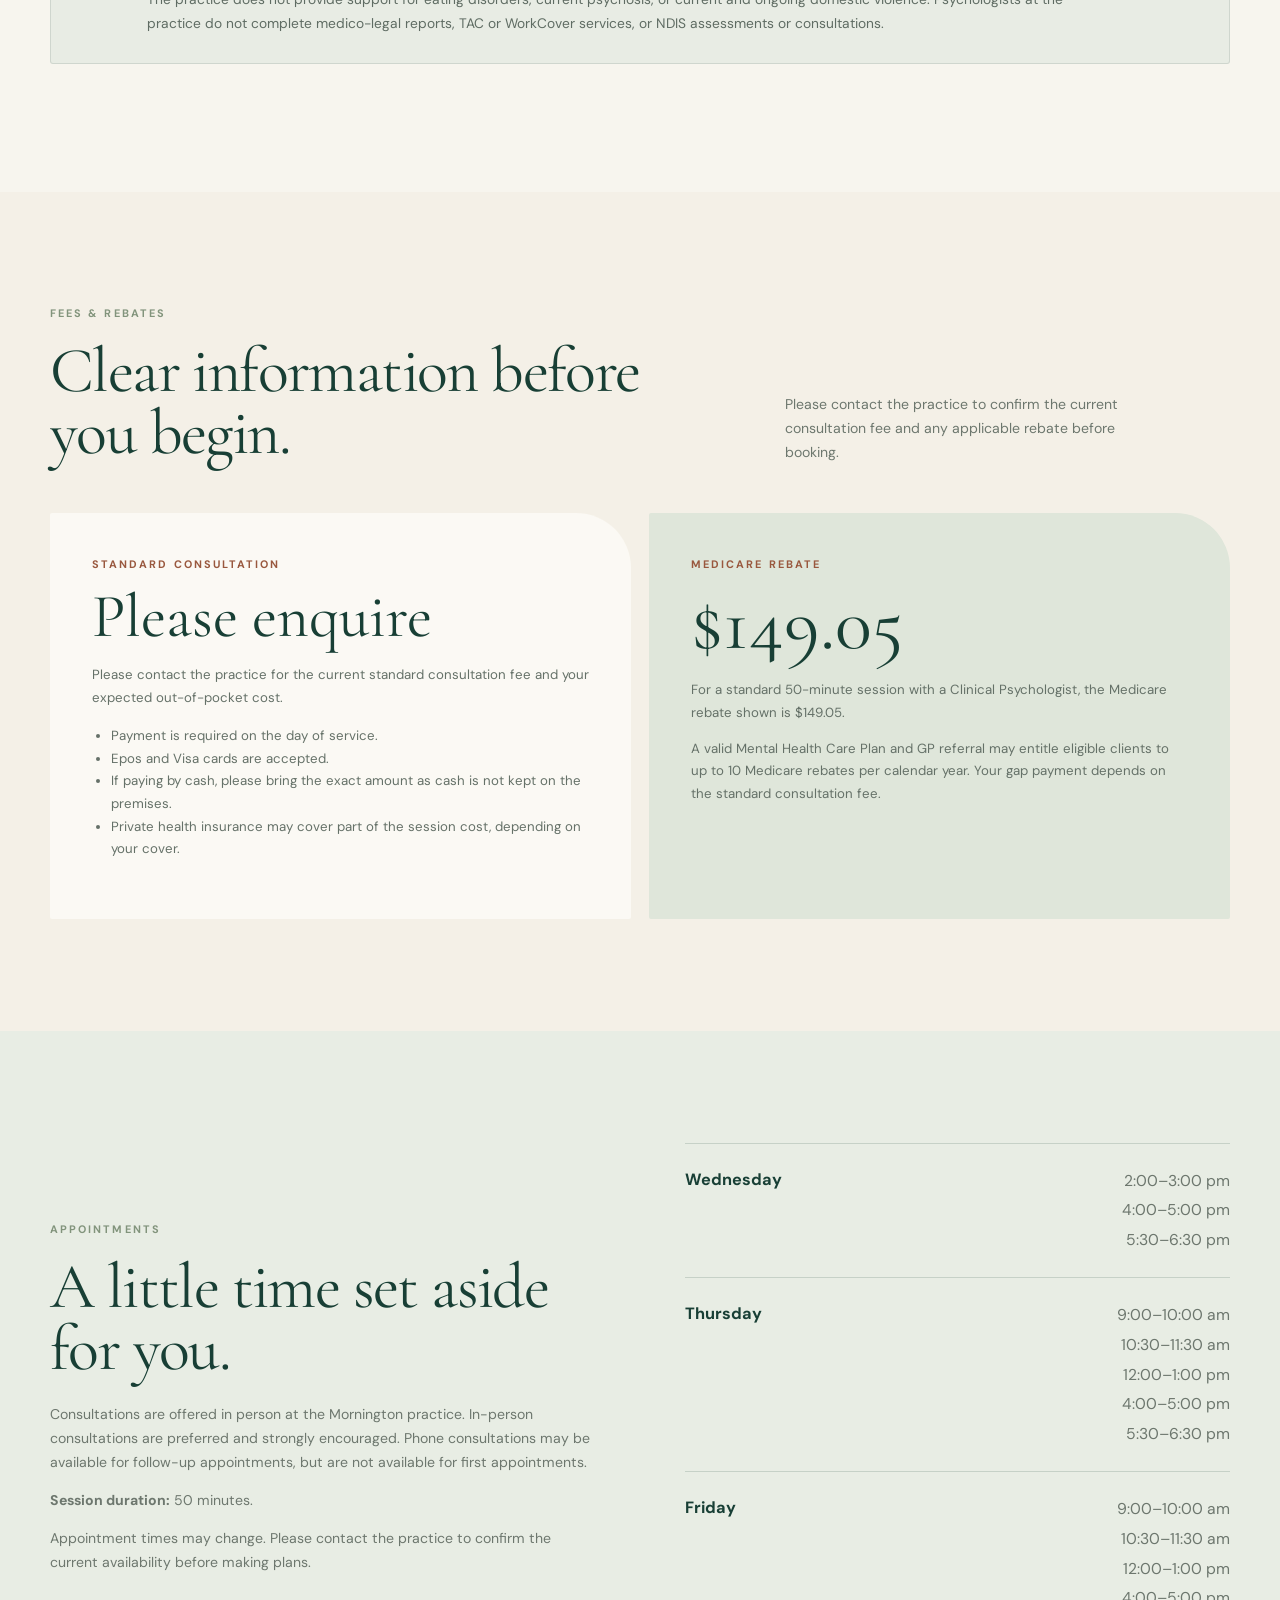
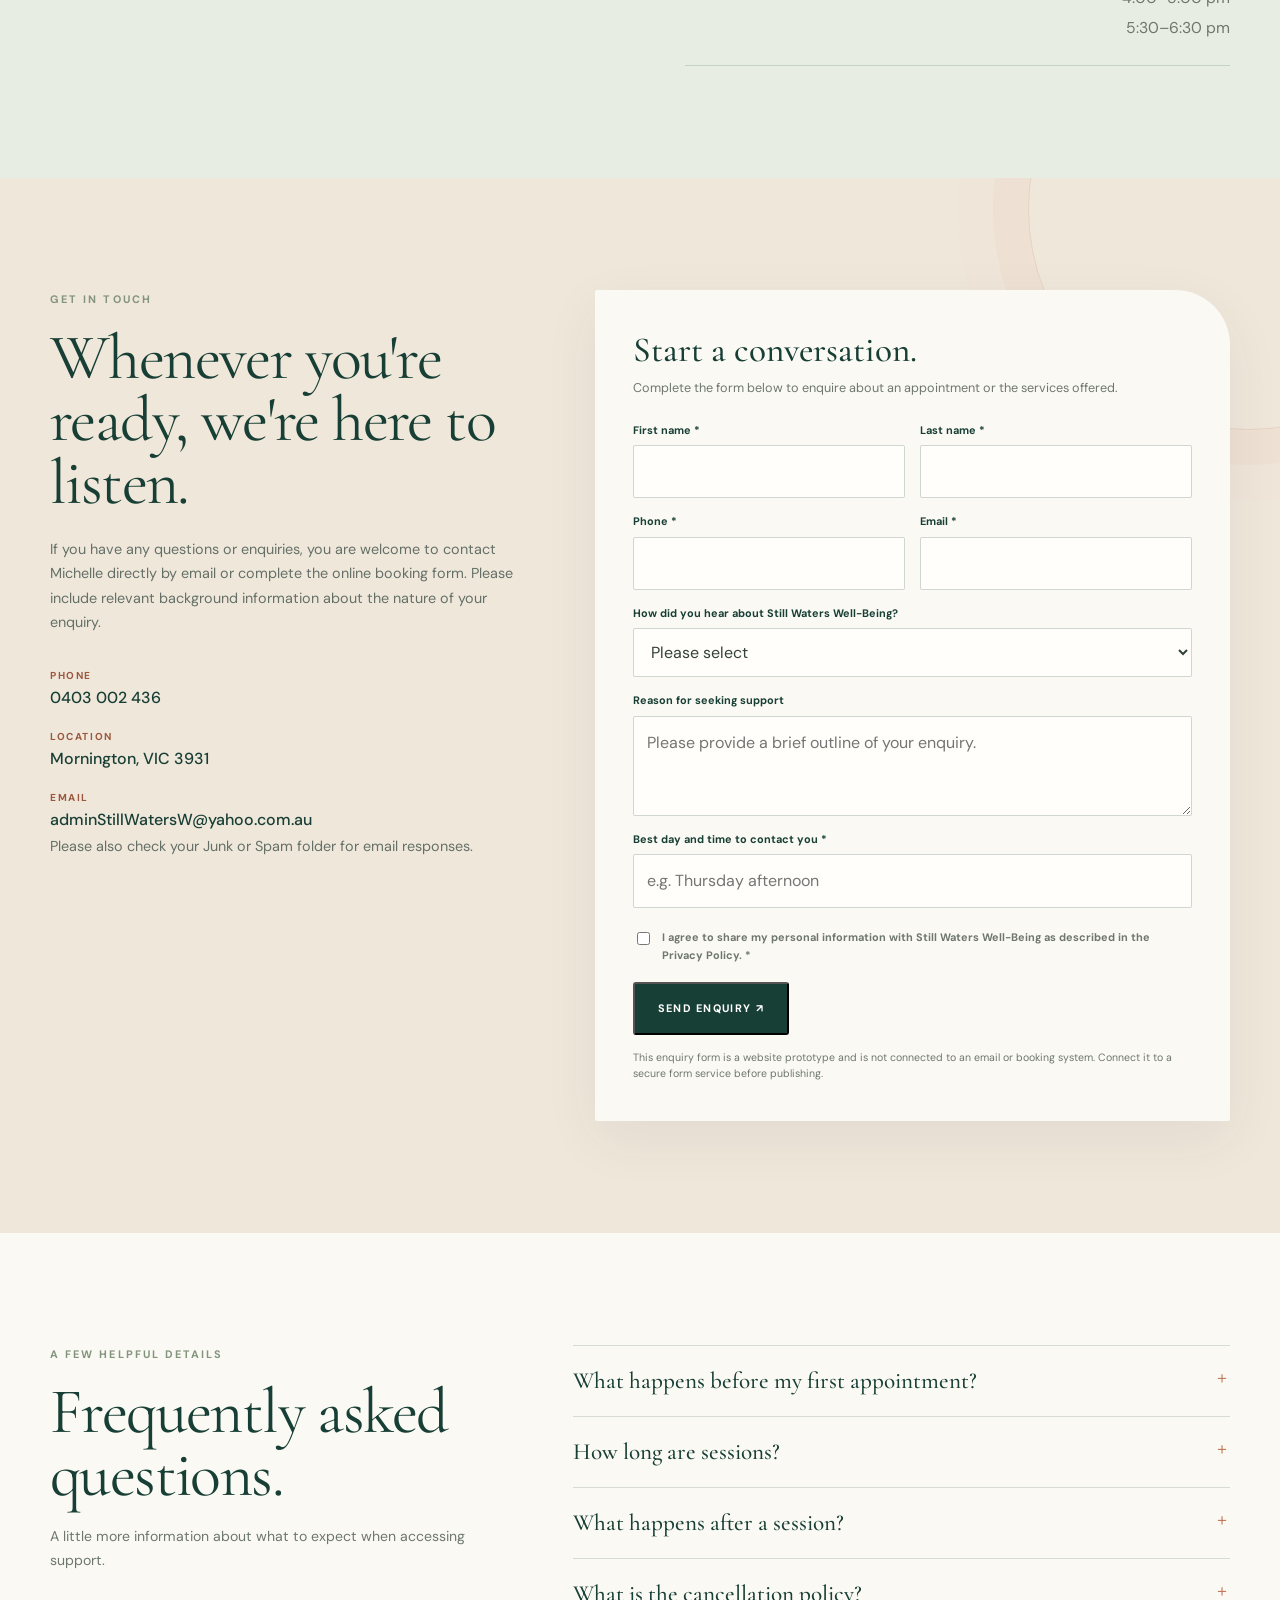
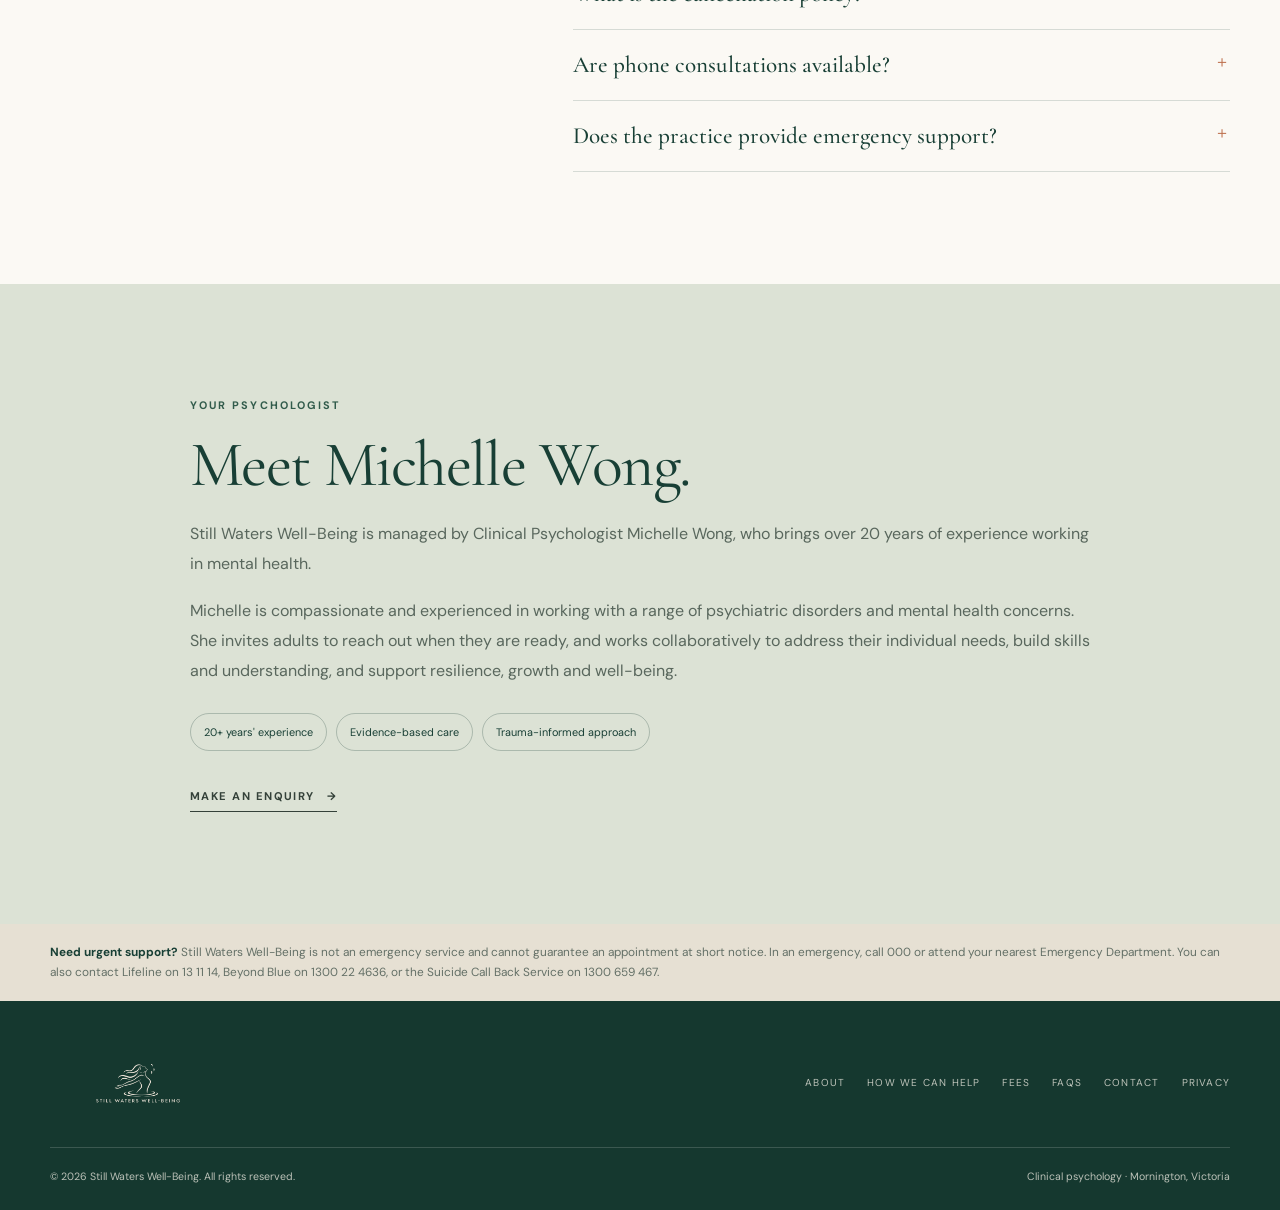
==== commit 7f5f0230: "Update trauma support description in index.html Clarified support description for trauma-related exp" ====
--- a/index.html
+++ b/index.html
@@ -140,7 +140,7 @@
         <article class="support-card reveal">
           <div class="support-card-top"><span class="support-index">03</span><span class="support-kicker">Trauma &amp; recovery</span></div>
           <h3>Trauma, PTSD and complex trauma</h3>
-          <p>Experiences related to bullying, physical assault, sexual abuse, accidents, family-of-origin issues, childhood trauma and past domestic violence. Support is not offered for current or ongoing domestic violence.</p>
+          <p>Experiences related to bullying, physical assault, sexual abuse, accidents, family-of-origin issues, childhood traumas and past domestic violence ONLY (not ongoing).</p>
         </article>
 
         <article class="support-card reveal">
--- a/styles.css
+++ b/styles.css
@@ -1142,3 +1142,53 @@
   .why-principle { min-height: 43px; padding: 0 14px; }
   .why-principle strong { font-size: .68rem; }
 }
+
+/* Photo strip now sits beneath the therapeutic outcomes */
+.why-photo-strip {
+  margin-top: clamp(30px, 4vw, 48px);
+  margin-bottom: 0;
+}
+
+
+/* HERO CARD — slightly wider with a top-right practice logo */
+.hero-card {
+  position: relative;
+  max-width: 740px;
+  padding: 48px 58px 46px;
+}
+.hero-card-logo {
+  position: absolute;
+  top: 26px;
+  right: 34px;
+  display: block;
+  width: clamp(108px, 15vw, 148px);
+  height: auto;
+  max-height: 76px;
+  object-fit: contain;
+  object-position: right top;
+}
+.hero-location {
+  max-width: calc(100% - 165px);
+  padding-right: 8px;
+}
+.hero-intro {
+  max-width: 640px;
+}
+@media (max-width: 760px) {
+  .hero-card {
+    max-width: 100%;
+    padding: 112px 28px 32px;
+  }
+  .hero-card-logo {
+    top: 22px;
+    right: 26px;
+    width: 124px;
+    max-height: 64px;
+  }
+  .hero-location {
+    max-width: 100%;
+  }
+  .hero-intro {
+    max-width: 100%;
+  }
+}
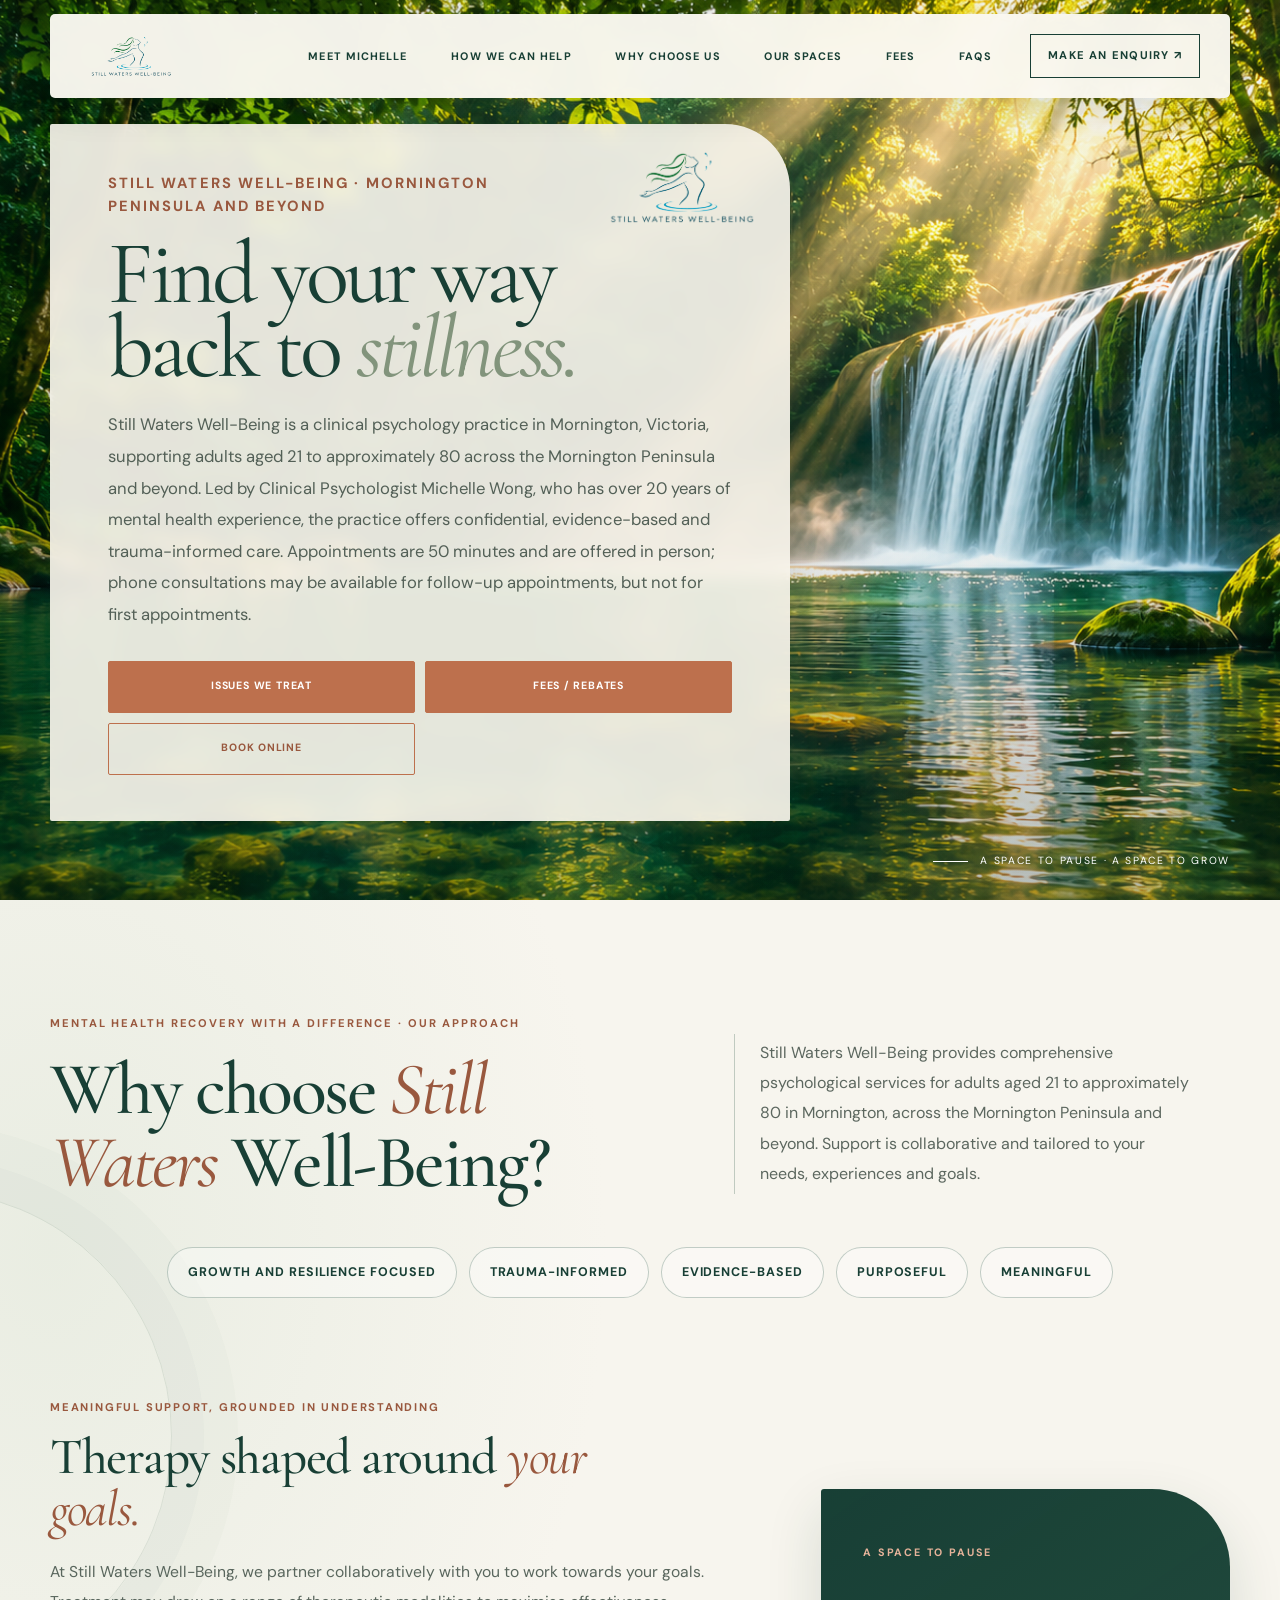
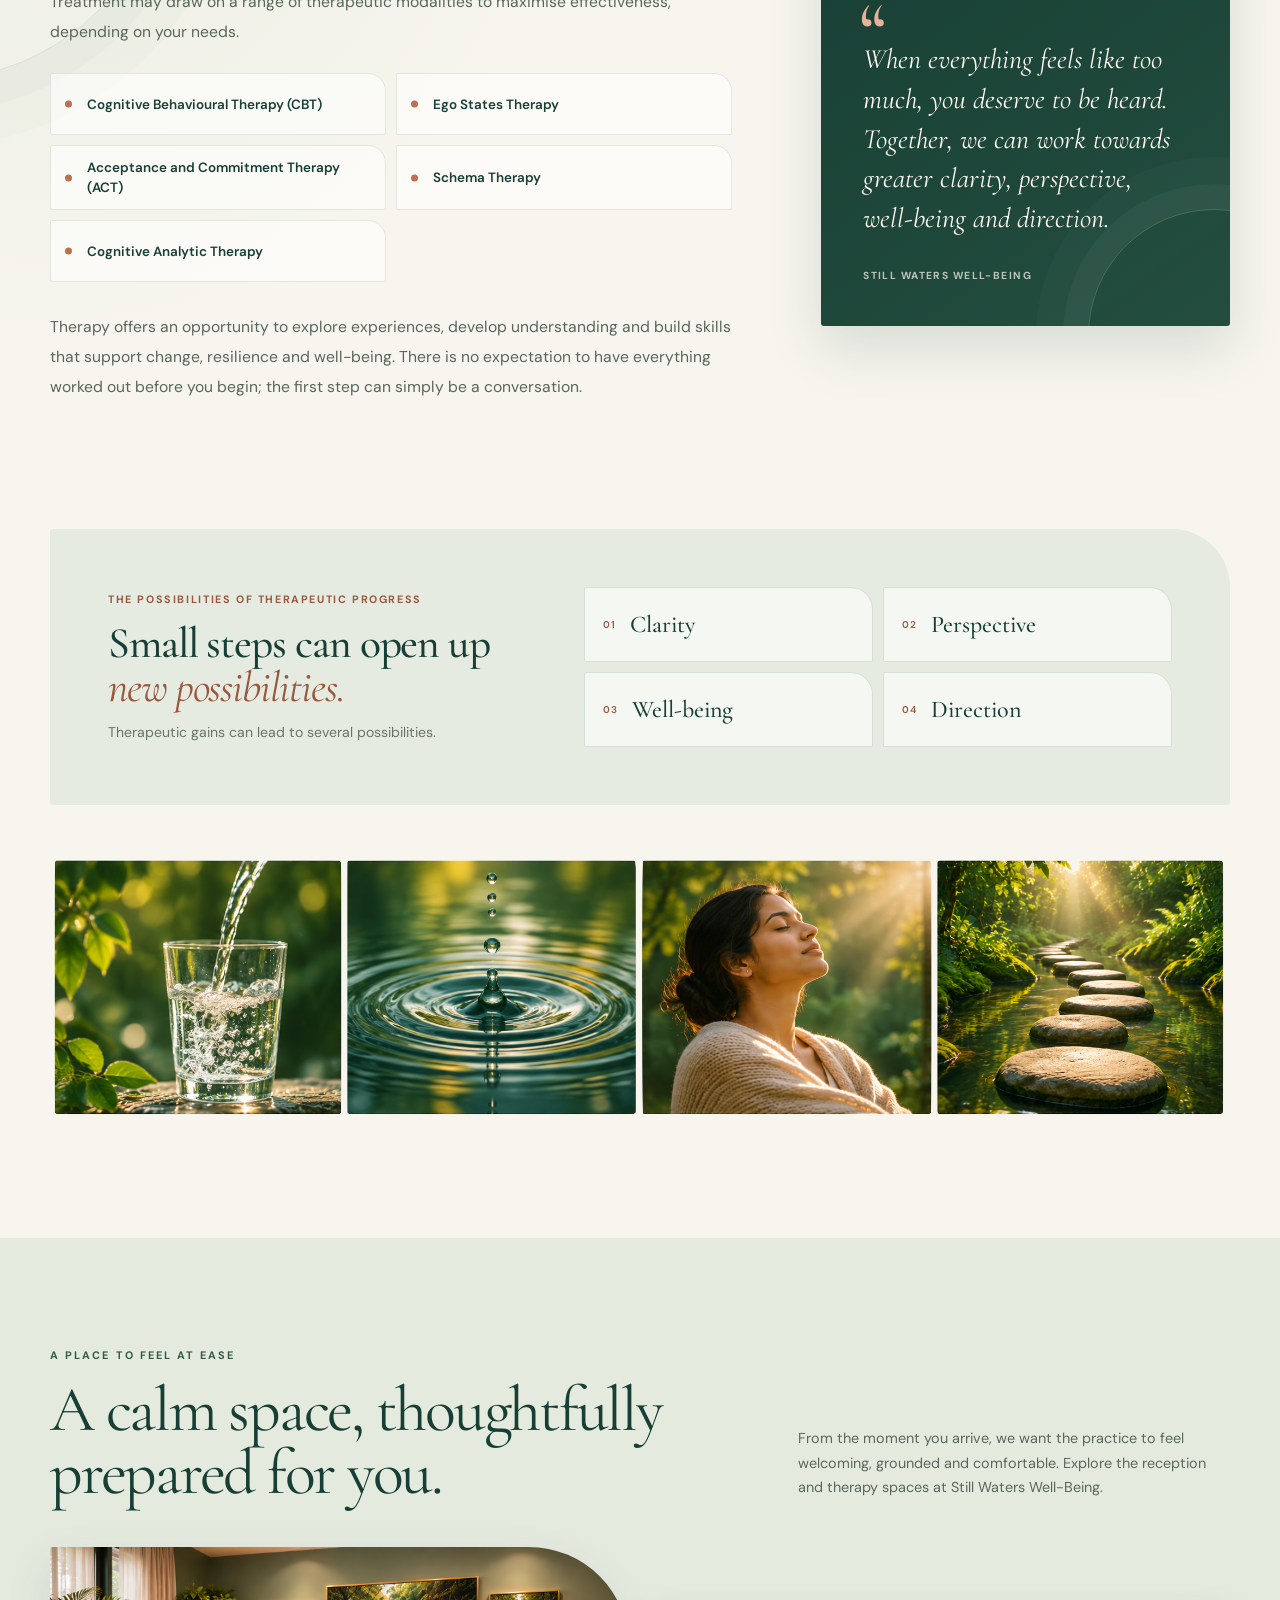
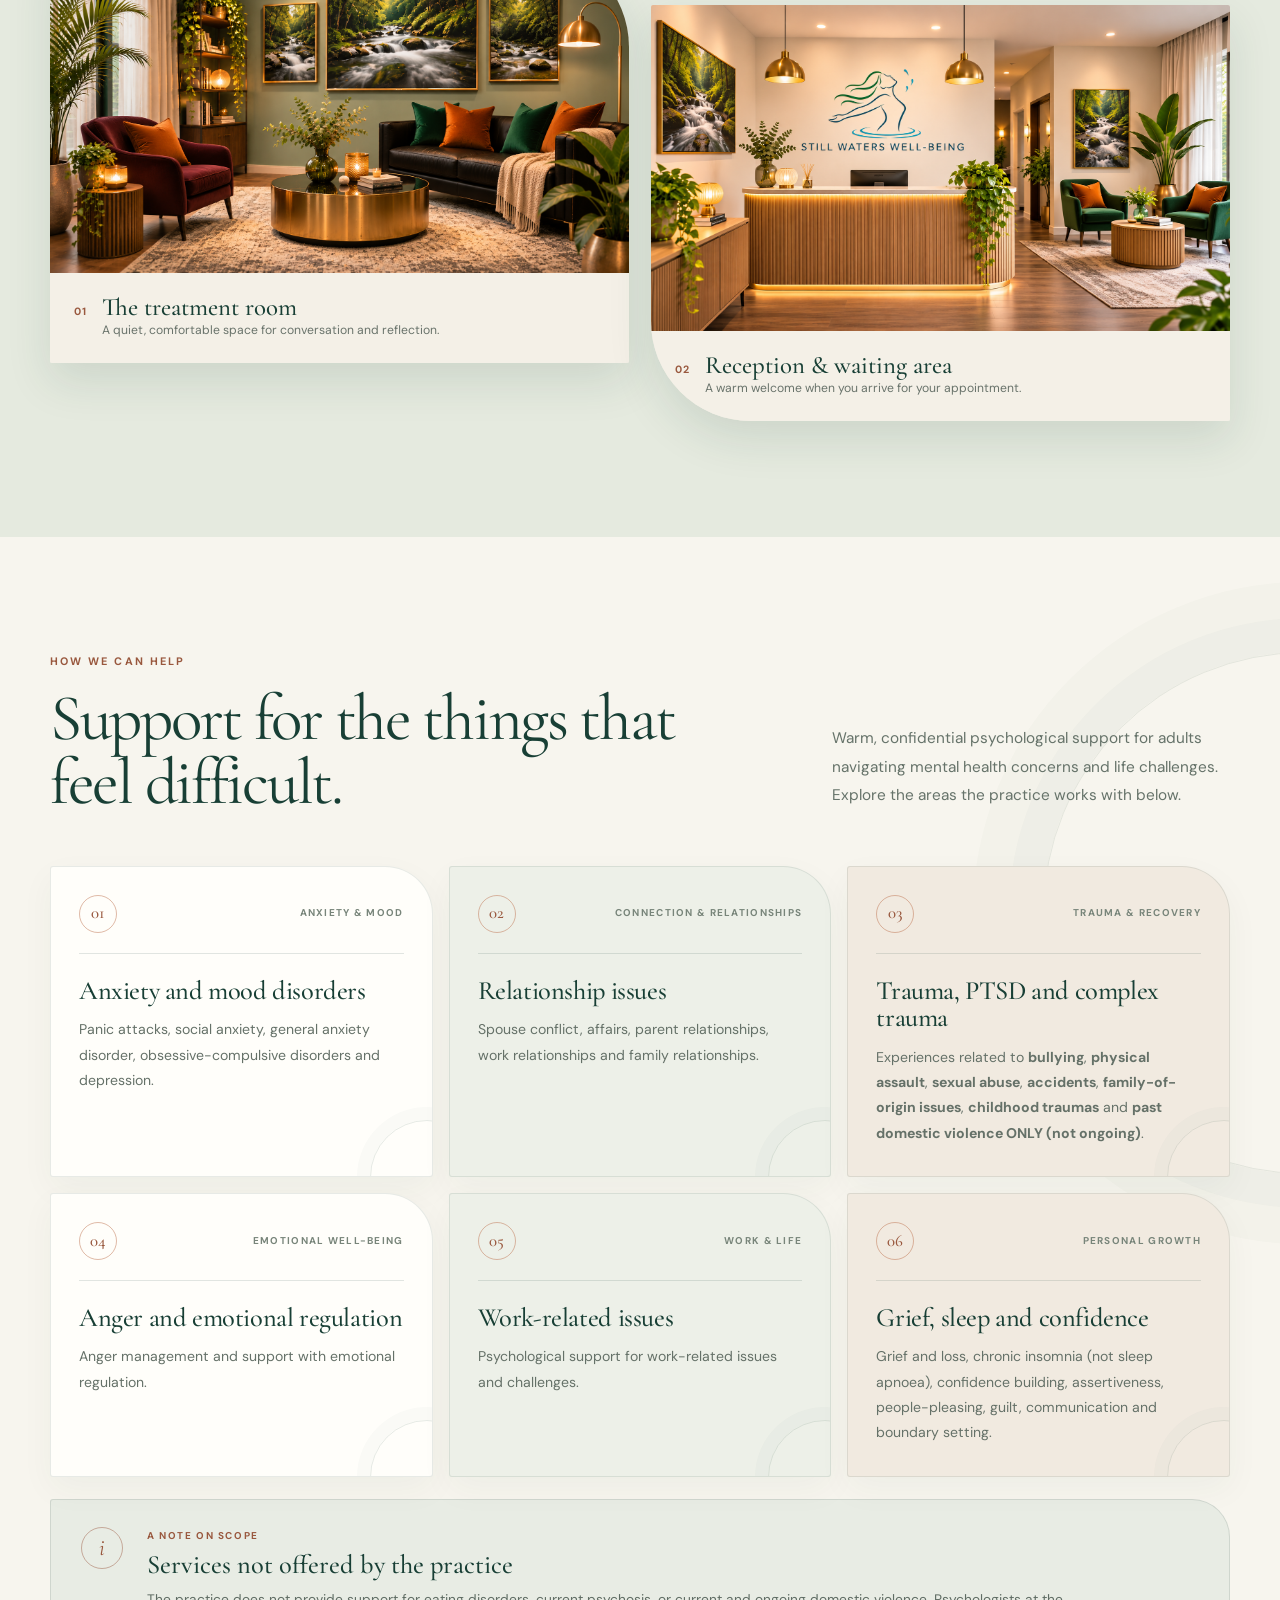
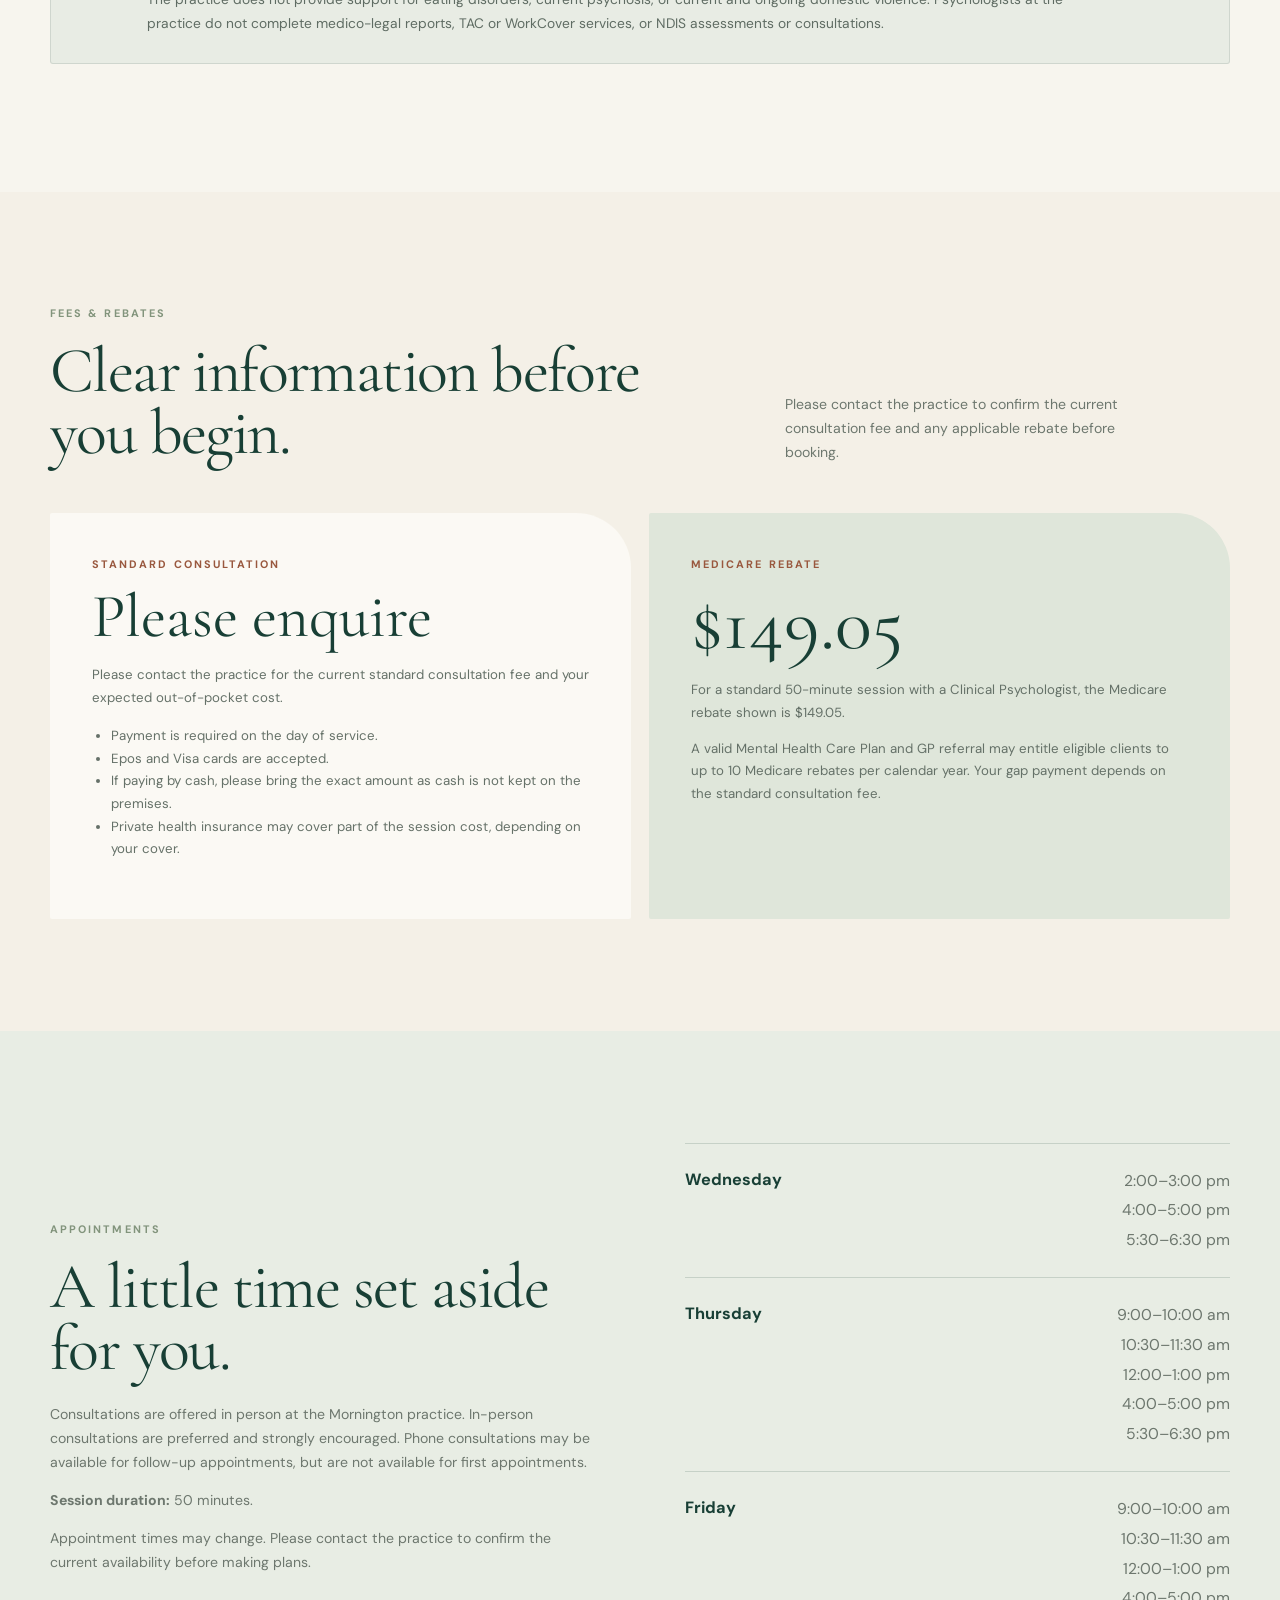
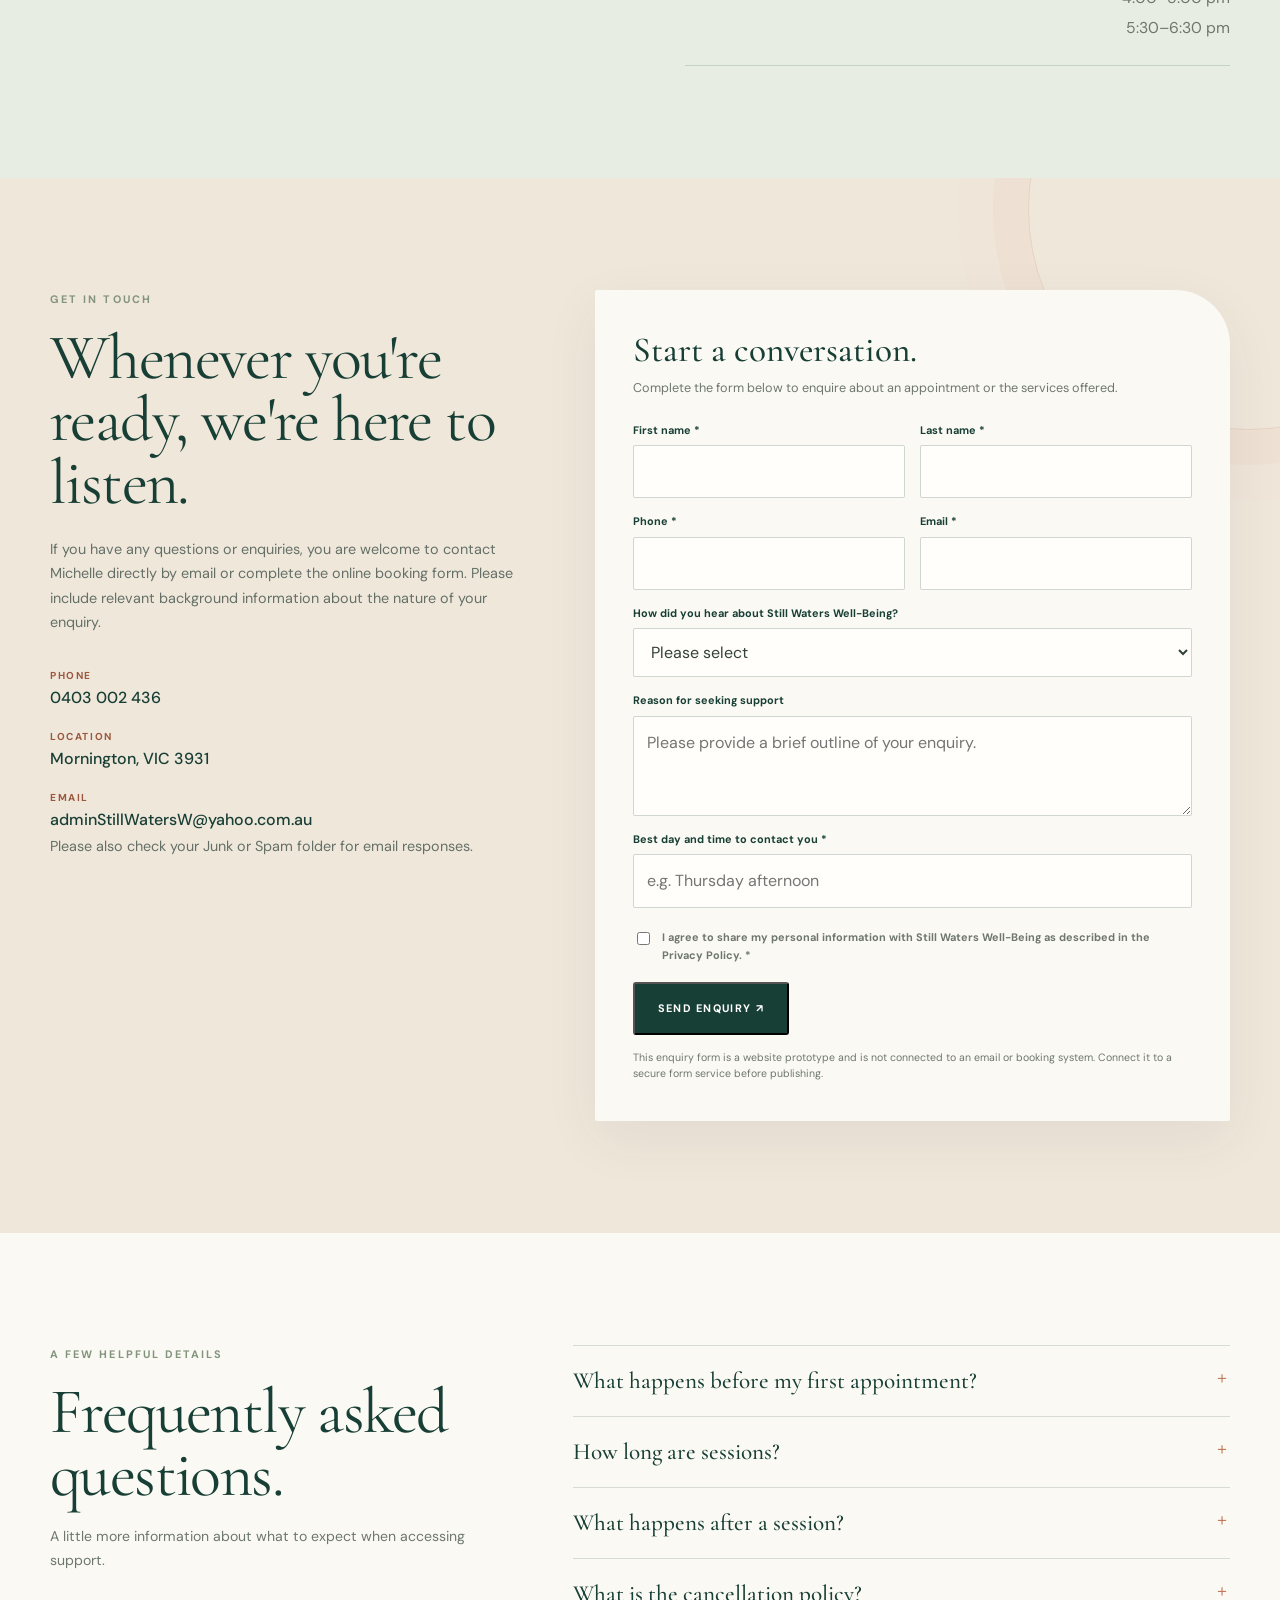
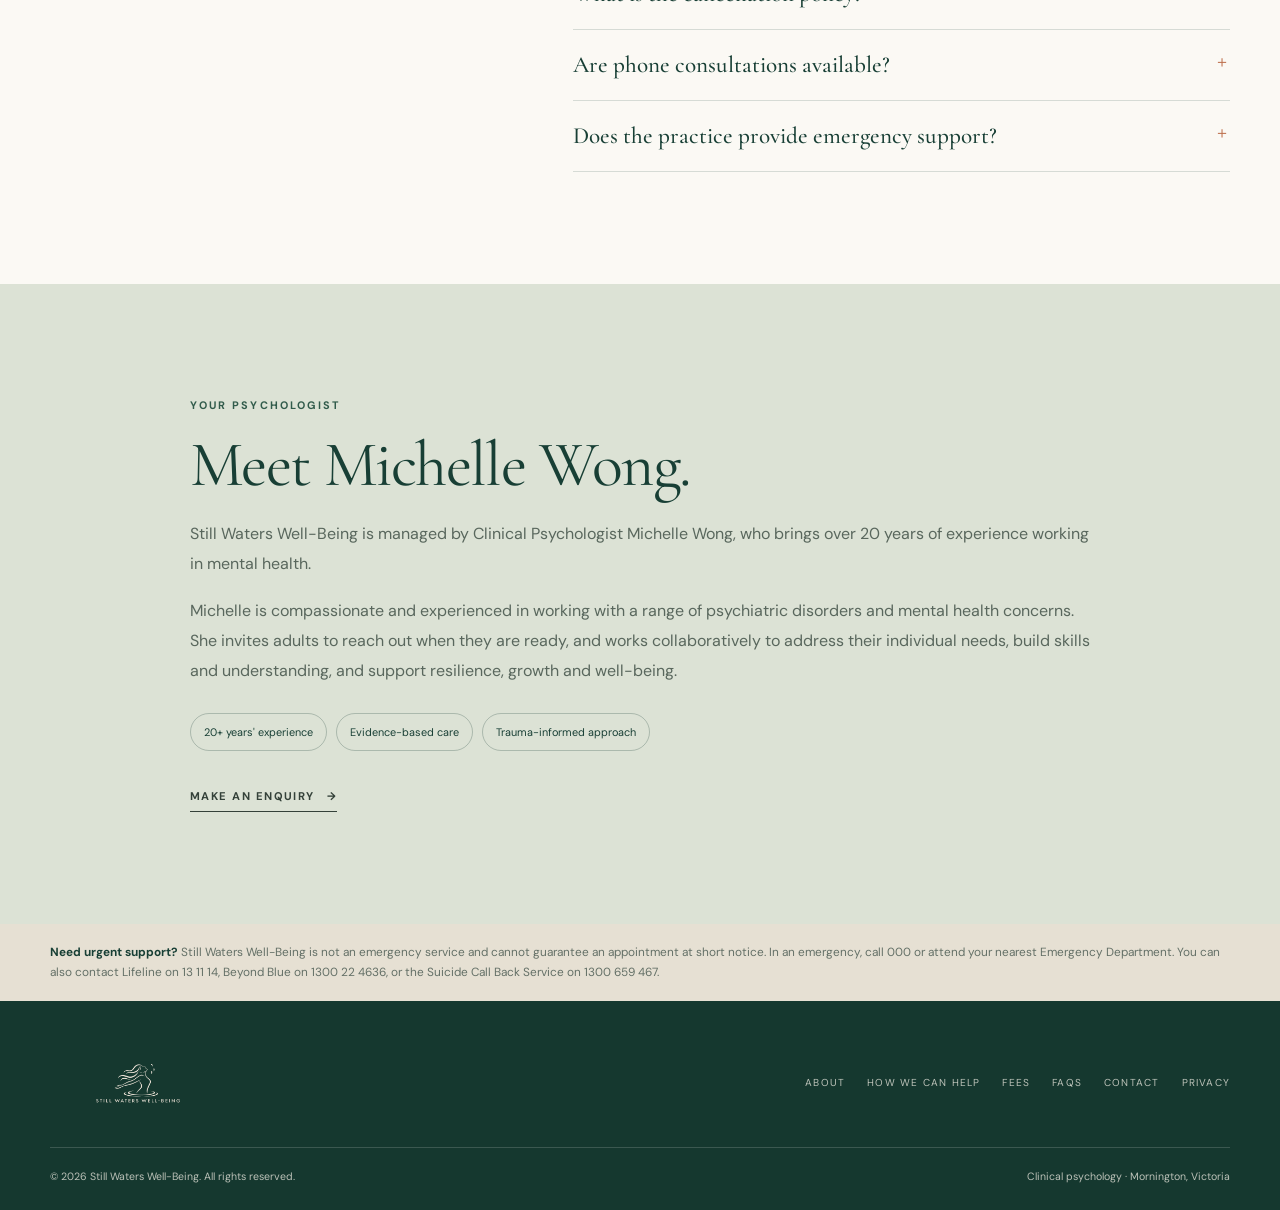
==== commit a0d13b68: "Enhance trauma description with strong emphasis Updated trauma description to emphasize key experien" ====
--- a/index.html
+++ b/index.html
@@ -140,7 +140,7 @@
         <article class="support-card reveal">
           <div class="support-card-top"><span class="support-index">03</span><span class="support-kicker">Trauma &amp; recovery</span></div>
           <h3>Trauma, PTSD and complex trauma</h3>
-          <p>Experiences related to bullying, physical assault, sexual abuse, accidents, family-of-origin issues, childhood traumas and past domestic violence ONLY (not ongoing).</p>
+          <p>Experiences related to <strong>bullying</strong>, <strong>physical assault</strong>, <strong>sexual abuse</strong>, <strong>accidents</strong>, <strong>family-of-origin issues</strong>, <strong>childhood traumas</strong> and <strong>past domestic violence ONLY (not ongoing)</strong>.</p>
         </article>
 
         <article class="support-card reveal">
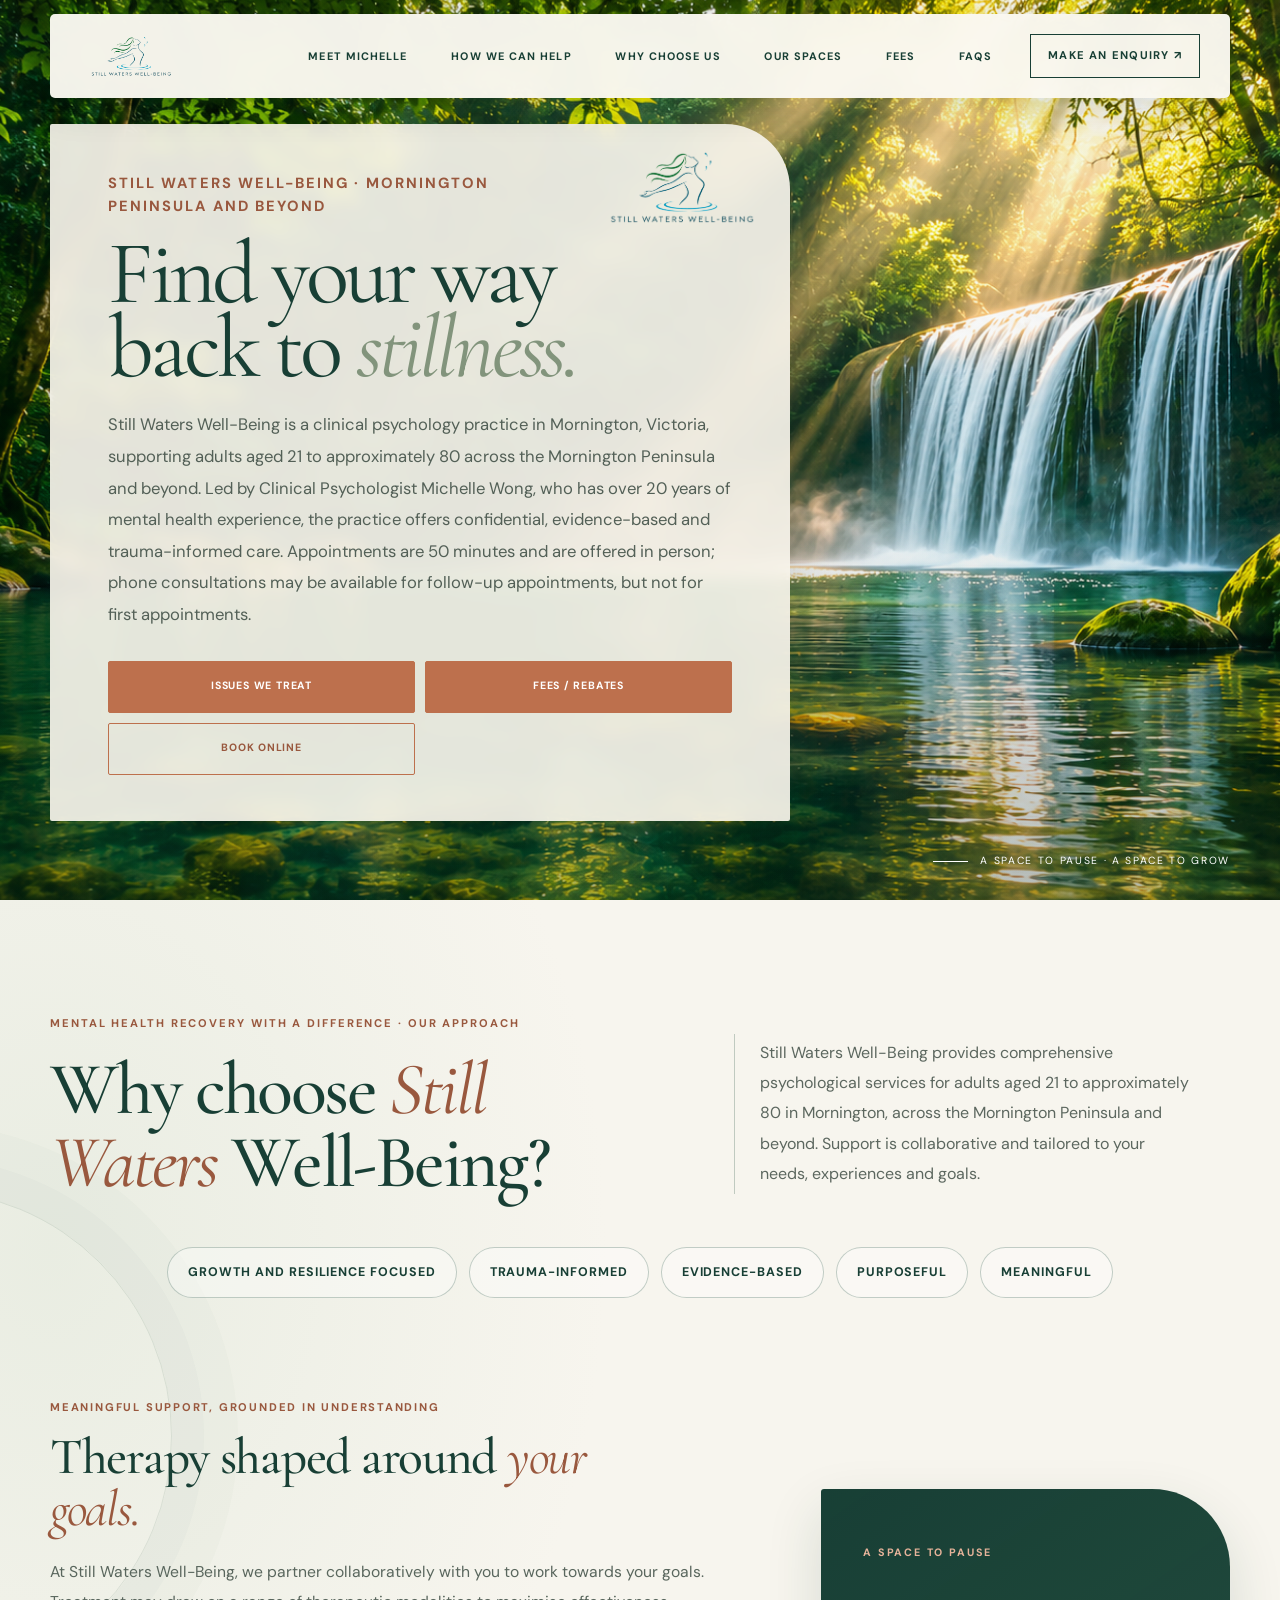
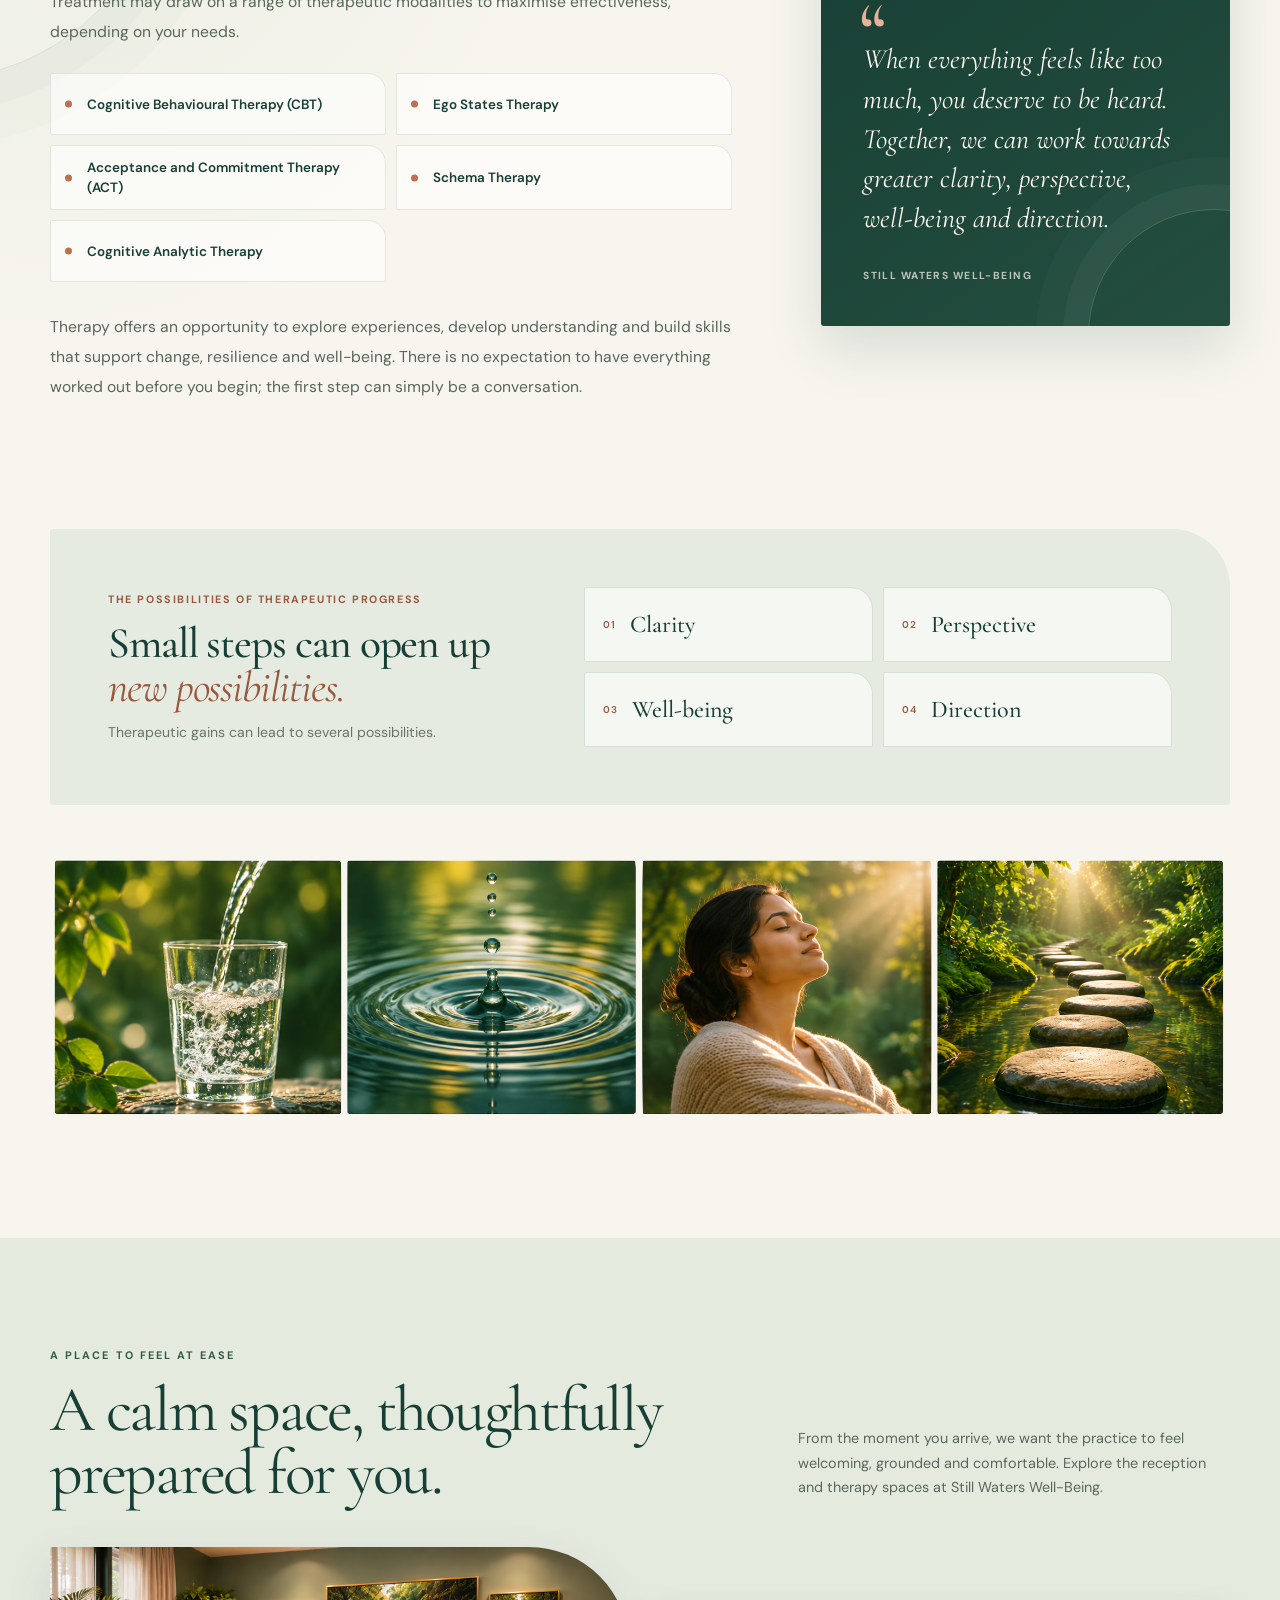
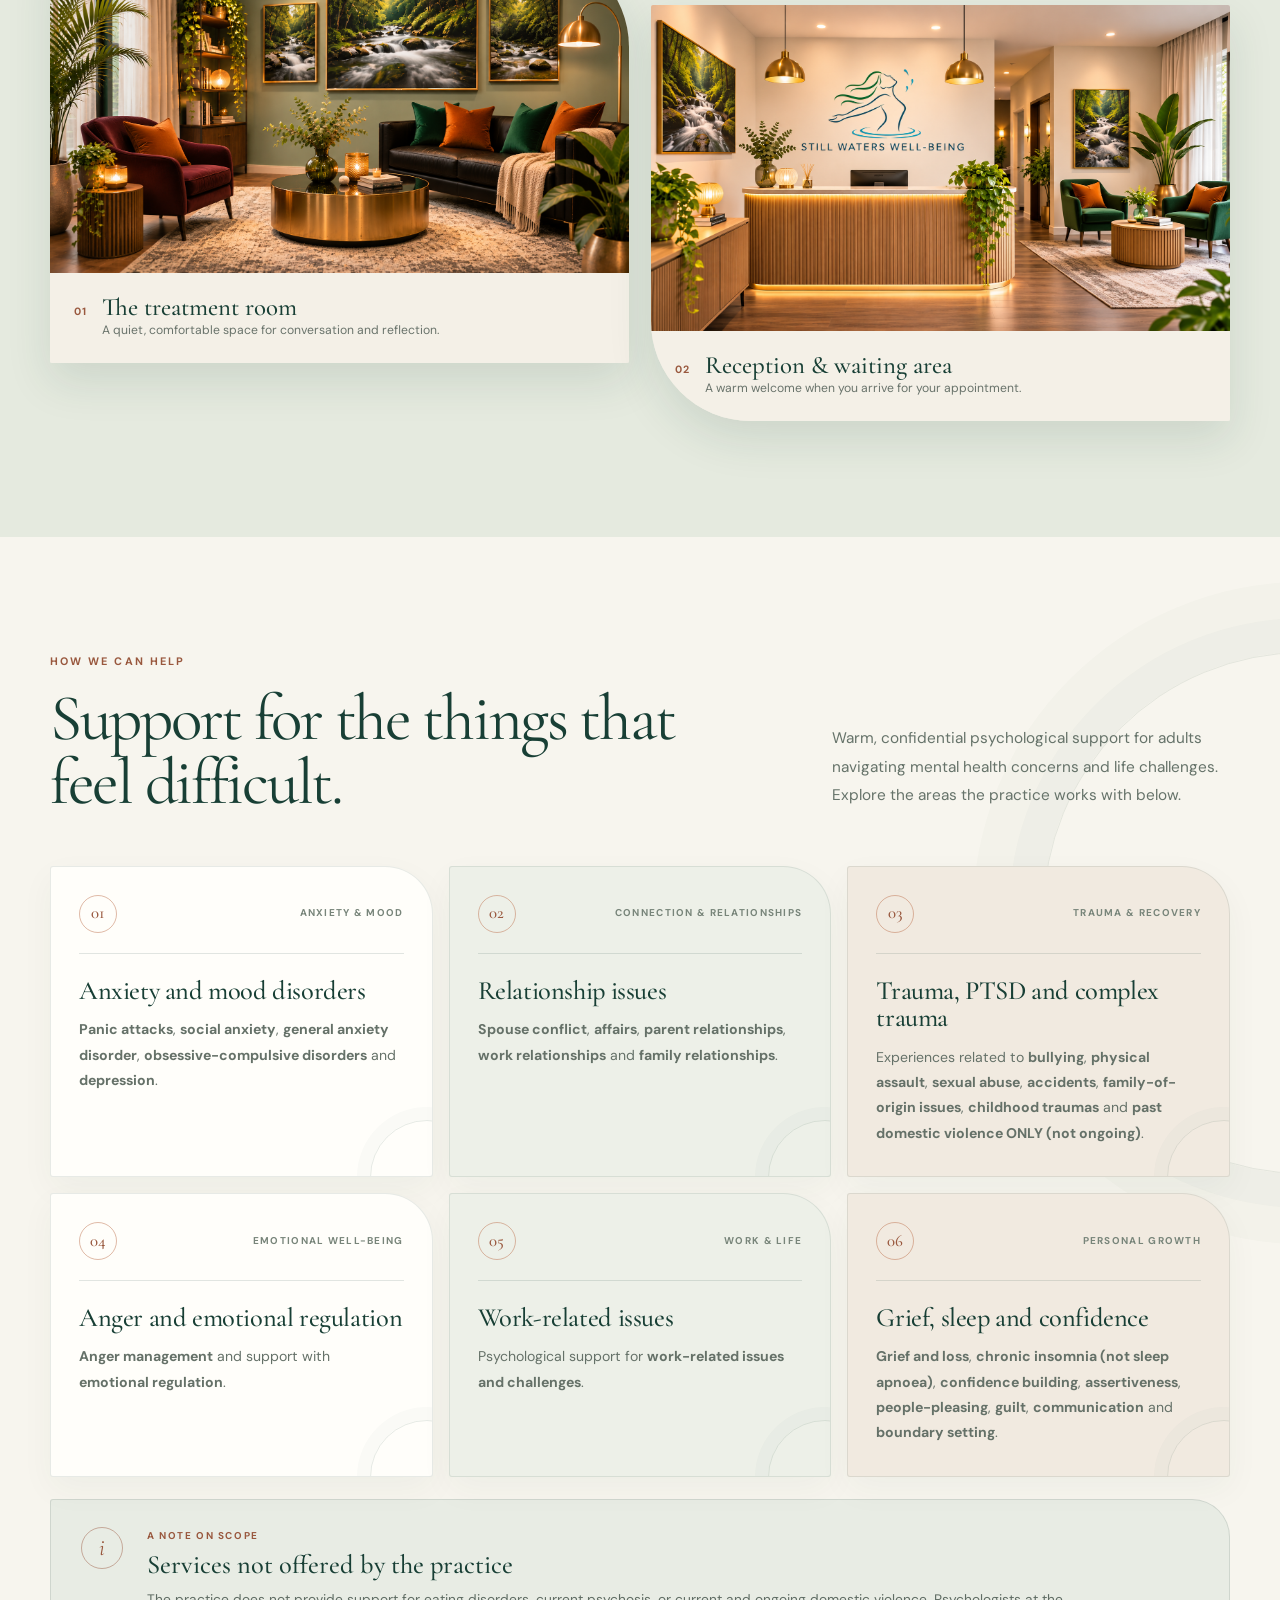
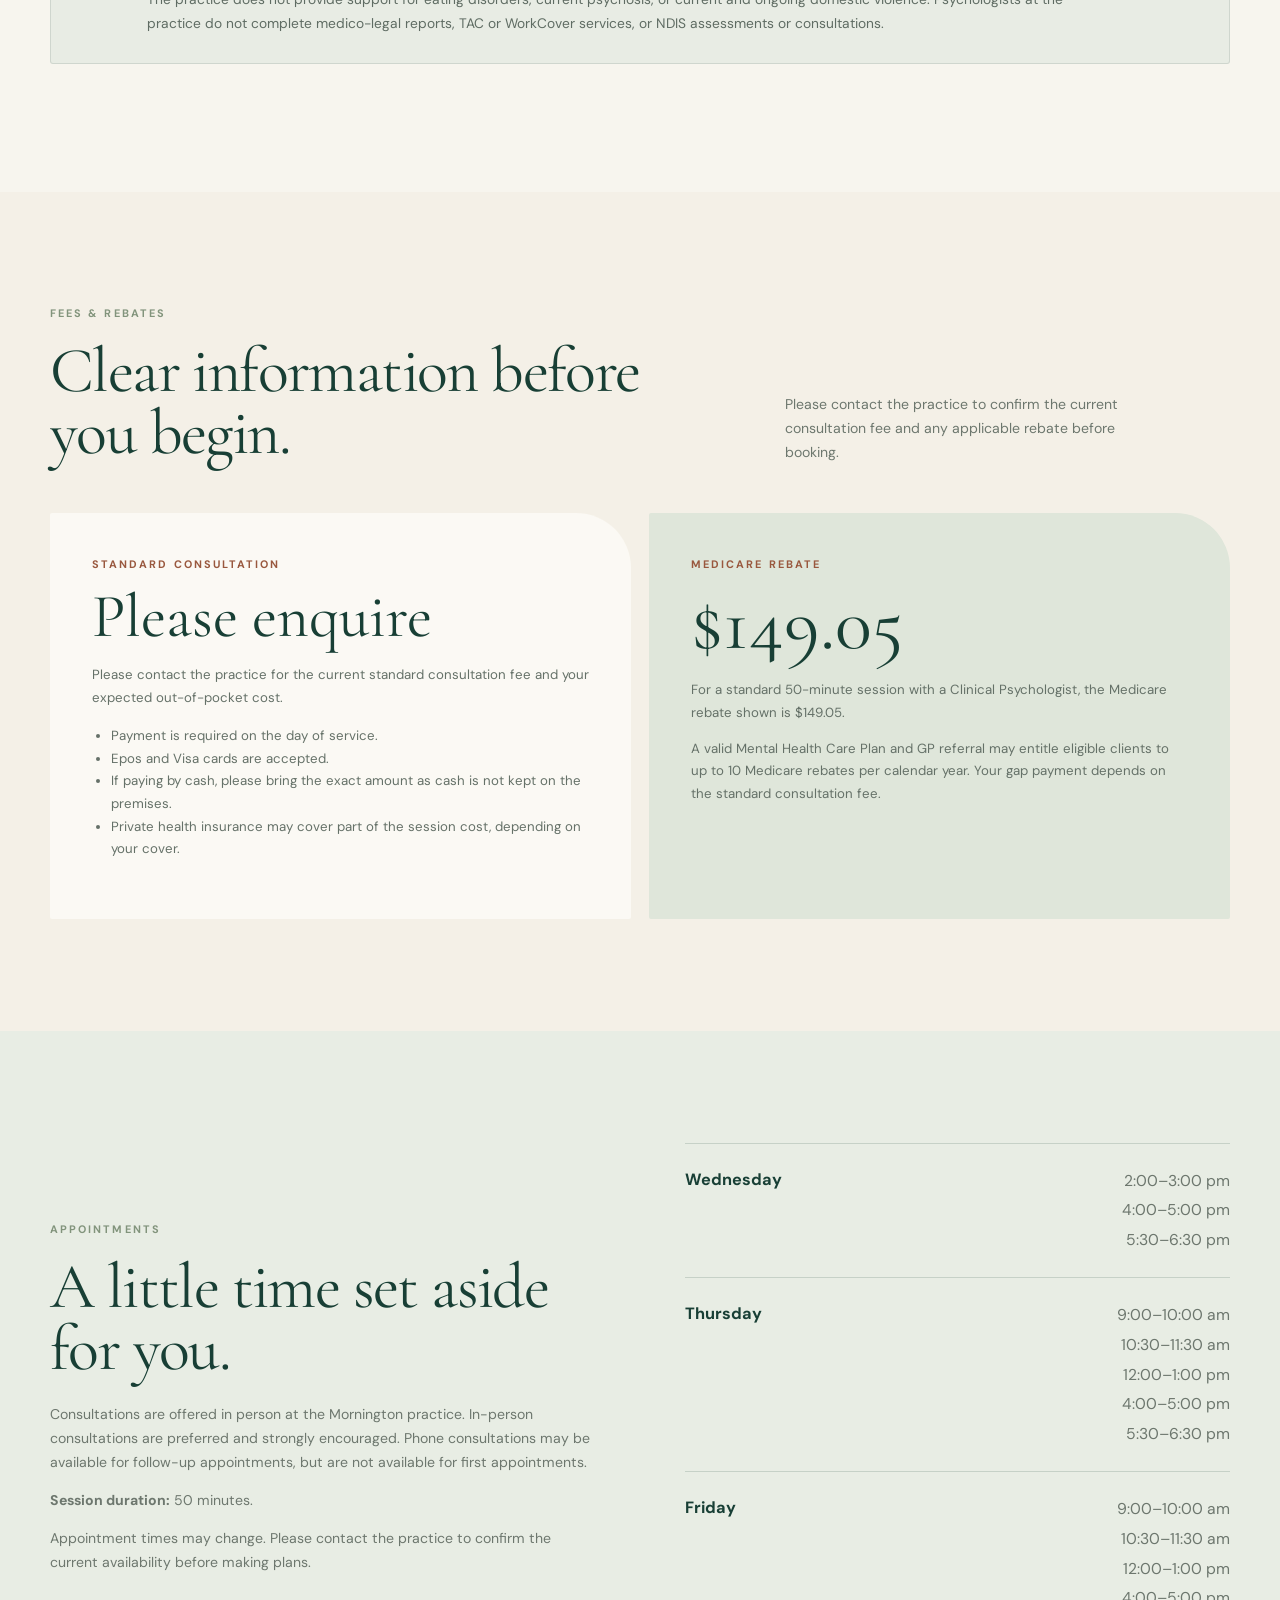
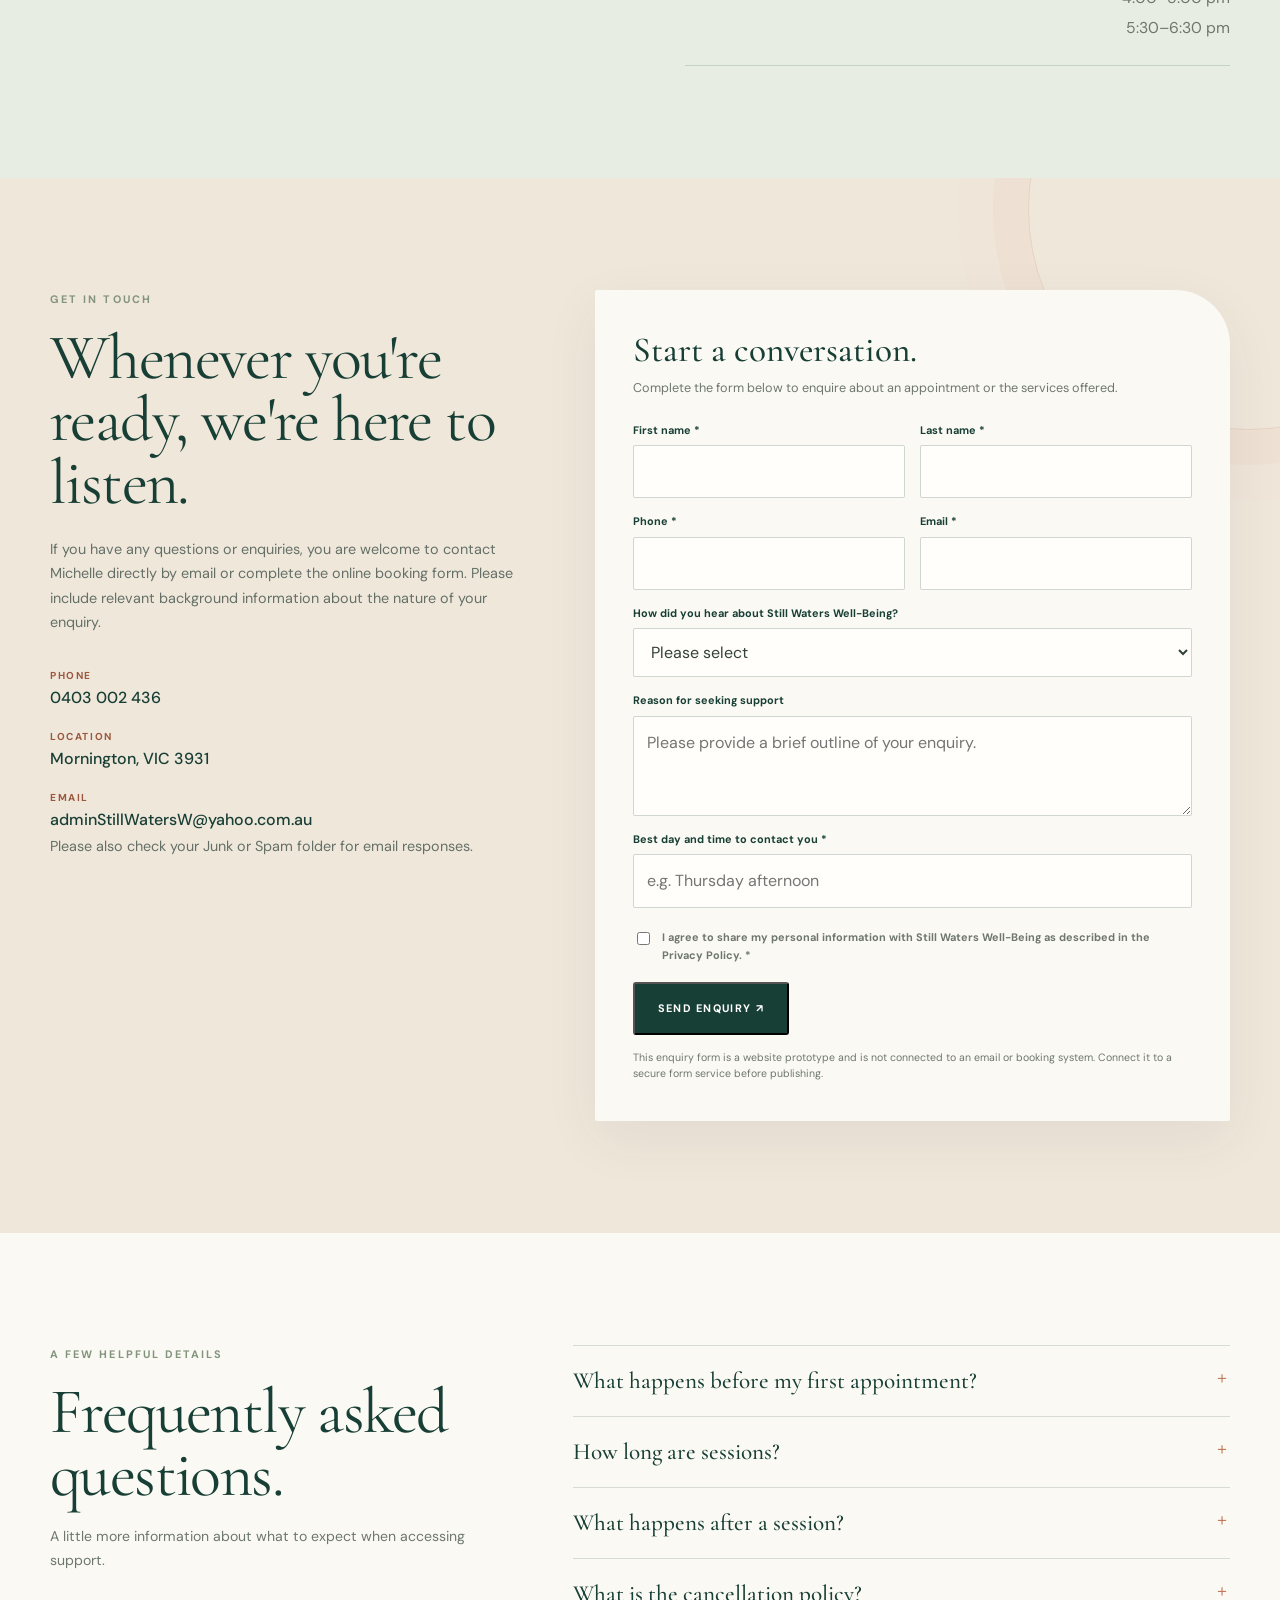
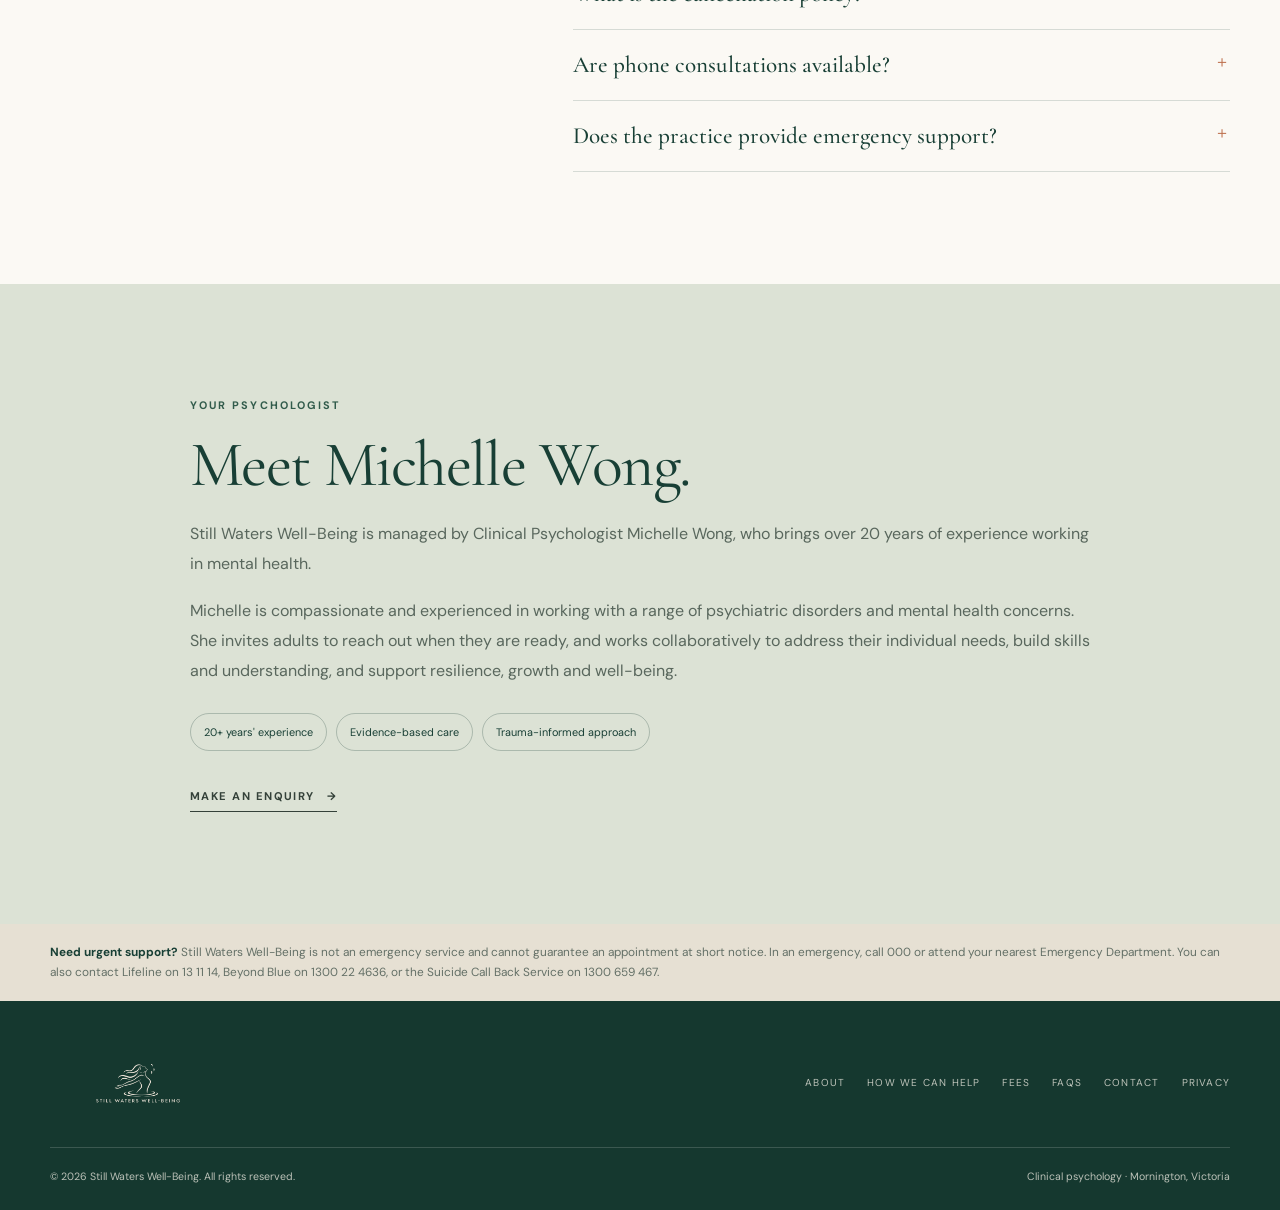
==== commit e33258ef: "Enhance text emphasis in support sections Updated paragraphs to emphasize key terms with strong tags" ====
--- a/index.html
+++ b/index.html
@@ -128,13 +128,13 @@
         <article class="support-card reveal">
           <div class="support-card-top"><span class="support-index">01</span><span class="support-kicker">Anxiety &amp; mood</span></div>
           <h3>Anxiety and mood disorders</h3>
-          <p>Panic attacks, social anxiety, general anxiety disorder, obsessive-compulsive disorders and depression.</p>
+          <p><strong>Panic attacks</strong>, <strong>social anxiety</strong>, <strong>general anxiety disorder</strong>, <strong>obsessive-compulsive disorders</strong> and <strong>depression</strong>.</p>
         </article>
 
         <article class="support-card reveal">
           <div class="support-card-top"><span class="support-index">02</span><span class="support-kicker">Connection &amp; relationships</span></div>
           <h3>Relationship issues</h3>
-          <p>Spouse conflict, affairs, parent relationships, work relationships and family relationships.</p>
+          <p><strong>Spouse conflict</strong>, <strong>affairs</strong>, <strong>parent relationships</strong>, <strong>work relationships</strong> and <strong>family relationships</strong>.</p>
         </article>
 
         <article class="support-card reveal">
@@ -146,19 +146,19 @@
         <article class="support-card reveal">
           <div class="support-card-top"><span class="support-index">04</span><span class="support-kicker">Emotional well-being</span></div>
           <h3>Anger and emotional regulation</h3>
-          <p>Anger management and support with emotional regulation.</p>
+          <p><strong>Anger management</strong> and support with <strong>emotional regulation</strong>.</p>
         </article>
 
         <article class="support-card reveal">
           <div class="support-card-top"><span class="support-index">05</span><span class="support-kicker">Work &amp; life</span></div>
           <h3>Work-related issues</h3>
-          <p>Psychological support for work-related issues and challenges.</p>
+          <p>Psychological support for <strong>work-related issues and challenges</strong>.</p>
         </article>
 
         <article class="support-card reveal">
           <div class="support-card-top"><span class="support-index">06</span><span class="support-kicker">Personal growth</span></div>
           <h3>Grief, sleep and confidence</h3>
-          <p>Grief and loss, chronic insomnia (not sleep apnoea), confidence building, assertiveness, people-pleasing, guilt, communication and boundary setting.</p>
+          <p><strong>Grief and loss</strong>, <strong>chronic insomnia (not sleep apnoea)</strong>, <strong>confidence building</strong>, <strong>assertiveness</strong>, <strong>people-pleasing</strong>, <strong>guilt</strong>, <strong>communication</strong> and <strong>boundary setting</strong>.</p>
         </article>
       </div>
 
